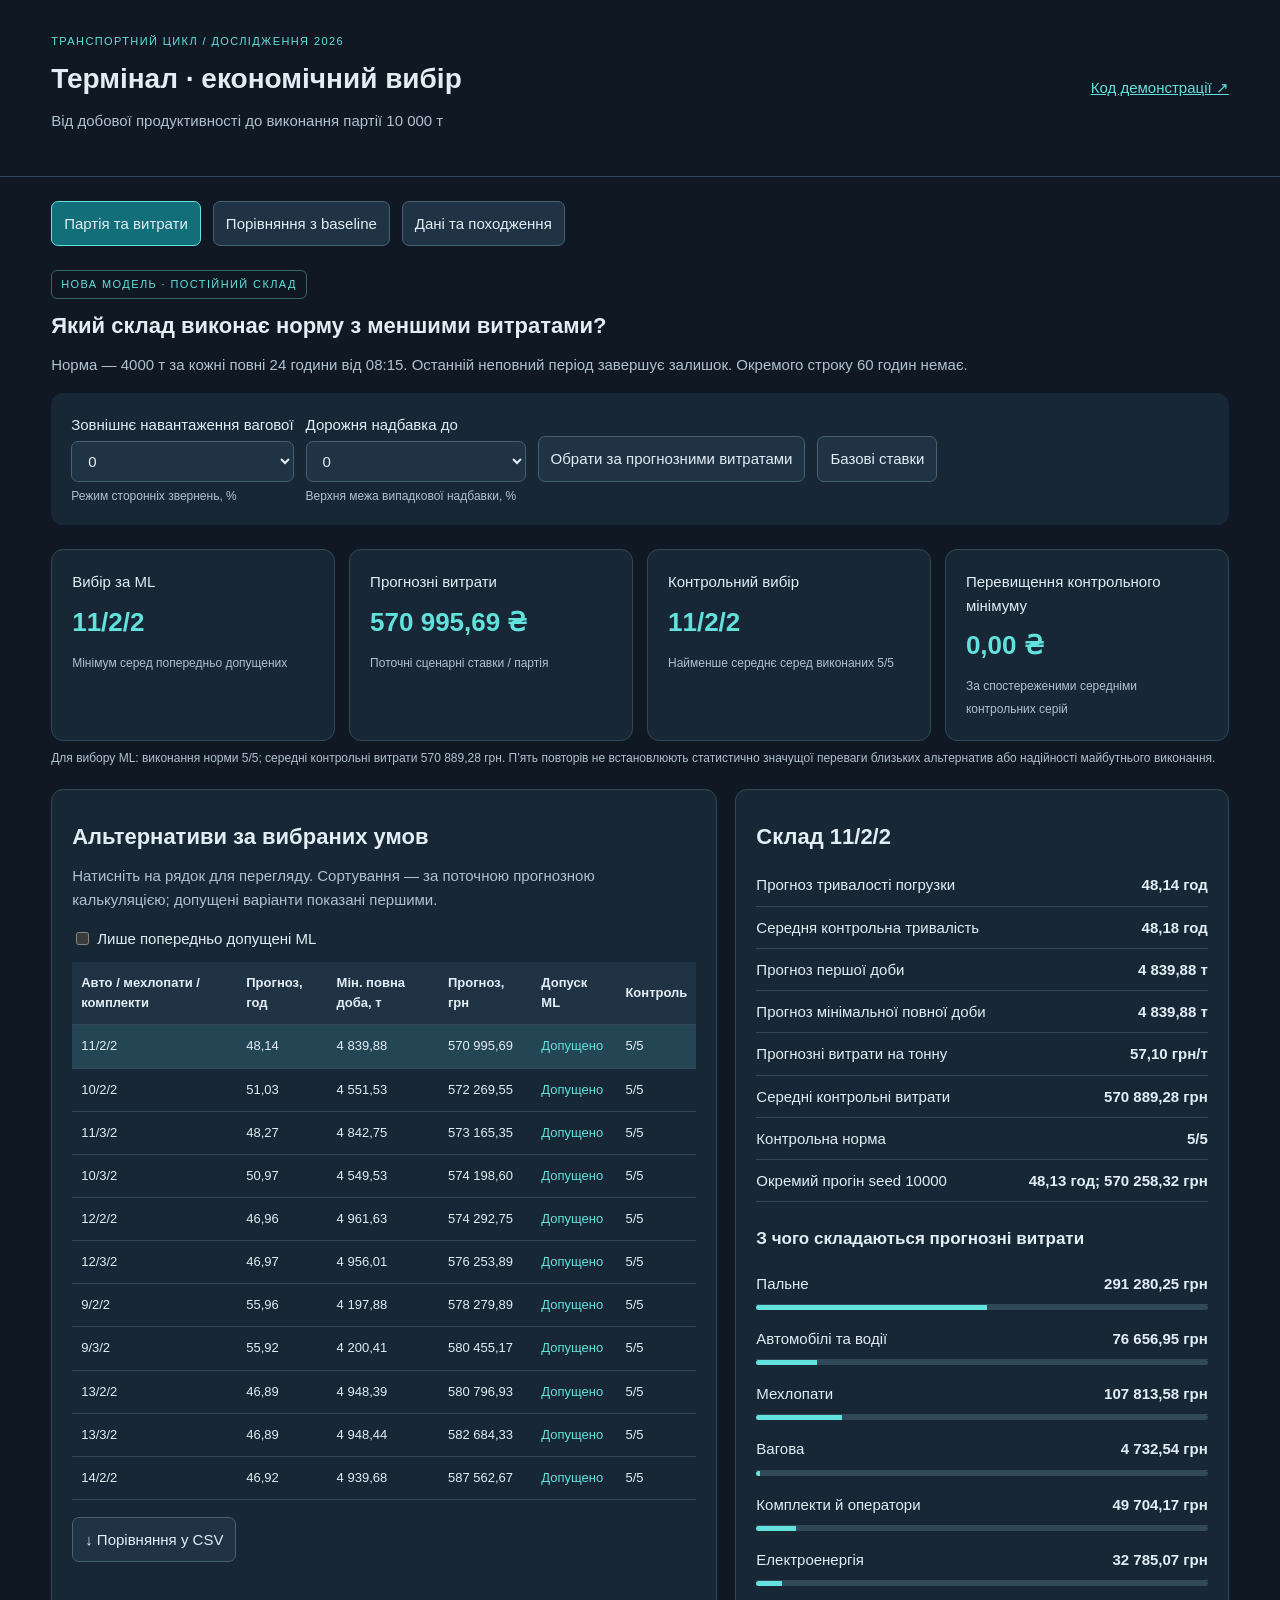
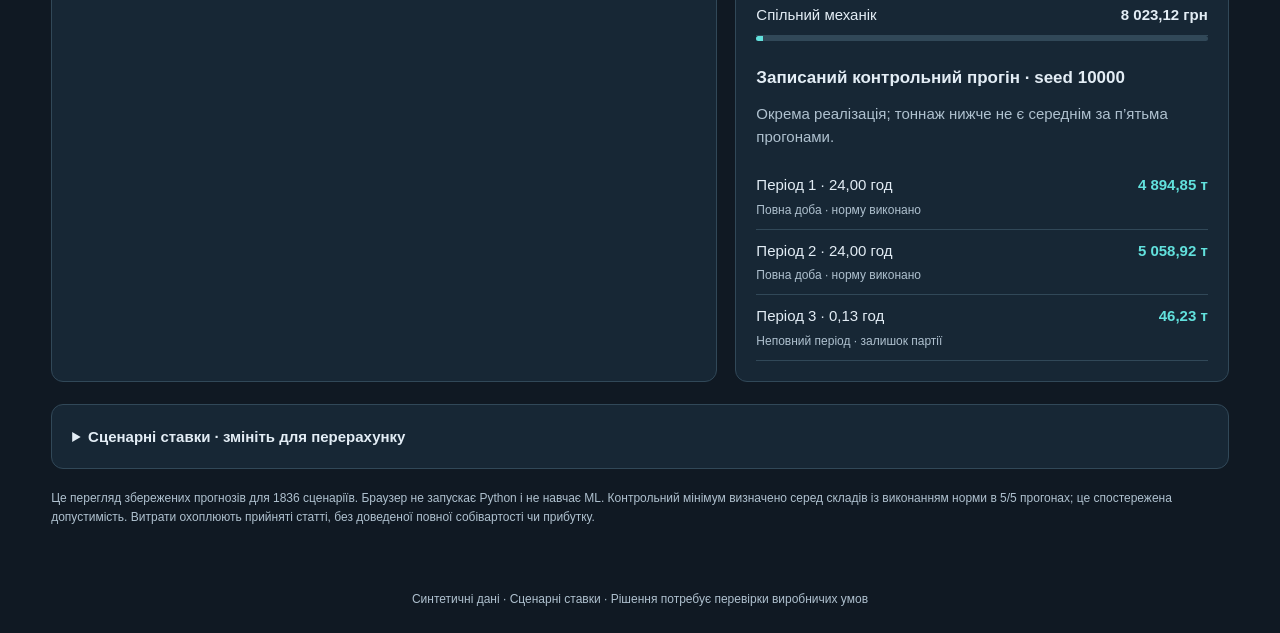
==== index.html @ 92ccc3ba "Publish terminal demonstration with baseline and contract economics" ====
<!doctype html>
<html lang="uk"><head><meta charset="utf-8"><meta name="viewport" content="width=device-width,initial-scale=1"><title>Термінал · економічний вибір</title><link rel="stylesheet" href="style.css"></head>
<body><header><div><span class="eyebrow">ТРАНСПОРТНИЙ ЦИКЛ / ДОСЛІДЖЕННЯ 2026</span><h1>Термінал · економічний вибір</h1><p>Від добової продуктивності до виконання партії 10 000 т</p></div><a href="https://github.com/serbakh/transport-terminal-demo">Код демонстрації ↗</a></header>
<main><nav aria-label="Режими демонстрації"><button data-tab="contract" class="active">Партія та витрати</button><button data-tab="baseline">Порівняння з baseline</button><button data-tab="sources">Дані та походження</button></nav>
<section id="contract"><div class="intro"><span class="pill">НОВА МОДЕЛЬ · ПОСТІЙНИЙ СКЛАД</span><h2>Який склад виконає норму з меншими витратами?</h2><p>Норма — 4000 т за кожні повні 24 години від 08:15. Останній неповний період завершує залишок. Окремого строку 60 годин немає.</p></div>
<div class="controls"><label>Зовнішнє навантаження вагової<select id="scale"><option>0</option><option>5</option><option>50</option></select><small>Режим сторонніх звернень, %</small></label><label>Дорожня надбавка до<select id="road"><option>0</option><option>5</option><option>15</option><option>30</option></select><small>Верхня межа випадкової надбавки, %</small></label><button id="recommend">Обрати за прогнозними витратами</button><button id="reset">Базові ставки</button></div>
<div class="cards" id="summary" aria-live="polite"></div><p id="decision-note" class="note"></p>
<div class="grid"><article><h2>Альтернативи за вибраних умов</h2><p>Натисніть на рядок для перегляду. Сортування — за поточною прогнозною калькуляцією; допущені варіанти показані першими.</p><label class="check"><input type="checkbox" id="only"> Лише попередньо допущені ML</label><div class="scroll"><table><thead><tr><th>Авто / мехлопати / комплекти</th><th>Прогноз, год</th><th>Мін. повна доба, т</th><th>Прогноз, грн</th><th>Допуск ML</th><th>Контроль</th></tr></thead><tbody id="alternatives"></tbody></table></div><button id="export">↓ Порівняння у CSV</button></article>
<article><h2 id="selected-title">Вибраний склад</h2><div id="selected" aria-live="polite"></div><h3>З чого складаються прогнозні витрати</h3><div id="breakdown"></div><h3>Записаний контрольний прогін · seed 10000</h3><p>Окрема реалізація; тоннаж нижче не є середнім за п’ятьма прогонами.</p><div id="days"></div></article></div>
<details><summary>Сценарні ставки · змініть для перерахунку</summary><p>Зміна ставок оновлює всі кошториси та економічний вибір. Фізичні прогнози й допуск за нормою залишаються результатами збереженої моделі.</p><div class="rates" id="rates"></div></details><p class="note">Це перегляд збережених прогнозів для 1836 сценаріїв. Браузер не запускає Python і не навчає ML. Контрольний мінімум визначено серед складів із виконанням норми в 5/5 прогонах; це спостережена допустимість. Витрати охоплюють прийняті статті, без доведеної повної собівартості чи прибутку.</p></section>
<section id="baseline" hidden><span class="pill">ВИХІДНА ДОБОВА МОДЕЛЬ / НОВИЙ ПОВНИЙ ЦИКЛ</span><h2>Спадкоємність технологічних принципів</h2><p>Середні добові обсяги вихідного коду статті зіставлено з першою добою нової моделі: 12 пар умов × 3 склади × 5 повторів = 180 пар результатів. Однакові seed не означають тотожних подій; це описове зіставлення, а не тест еквівалентності.</p><div class="scroll"><table><thead><tr><th>Вагова, %</th><th>Дорога до, %</th><th>Склад</th><th>Baseline, т</th><th>Нова модель, т</th><th>Різниця, %</th></tr></thead><tbody id="baseline-rows"></tbody></table></div><h3>Попередня візуальна демонстрація</h3><p>Збережені добові журнали показують рух і черги. Їхні суточні економічні панелі належать попередній версії та не є кошторисом нової партії.</p><div class="links"><a href="baseline-replay.html">Ресурси, черги та добові прогнози ↗</a><a href="baseline-3d.html">Тривимірне відтворення доби ↗</a></div></section>
<section id="sources" hidden><h2>Походження та межі даних</h2><p>Вихідний код статті зафіксовано в baseline; нові прогнози та контрольні підсумки походять із завершеного експерименту 07.11.2026. Реальні виробничі спостереження не використовувалися. Зміна складу під час погрузки тут не прогнозується.</p><div id="metrics"></div><h3>Зафіксовані версії</h3><p>Baseline: <code>b8e2dfdadc81ca2e122bc8881a8db9d3a8e773e1</code><br>Новий експеримент: <code>4dfa5d63f737bf0a3d610465a71bd9422c7634b3</code></p><p><a href="provenance.json">Контрольні суми джерел JSON ↗</a></p><p>Початкові ставки: дизель — 100 грн/л, 8 л/рейс; зарплата й часові статті — за опитувальним листом. Оренда мехлопати включає паливо й оператора. Час водія та автомобіля охоплює фінальне повернення; спільний механік врахований один раз.</p></section>
</main><footer>Синтетичні дані · Сценарні ставки · Рішення потребує перевірки виробничих умов</footer><script src="data.js"></script><script src="app.js"></script></body></html>
---- style.css ----
:root{color-scheme:dark;--bg:#101923;--panel:#172735;--line:#314858;--text:#e3edf5;--muted:#afc1cf;--accent:#62e1dd;--gold:#edbd70}*{box-sizing:border-box}body{margin:0;background:var(--bg);color:var(--text);font:15px 'Segoe UI',sans-serif;line-height:1.55}header{display:flex;justify-content:space-between;align-items:center;gap:24px;padding:28px 4vw;border-bottom:1px solid var(--line)}h1{font-size:28px;margin:6px 0}h2{font-size:22px;margin:10px 0}h3{font-size:17px;margin:24px 0 10px}p{color:var(--muted);margin:8px 0 16px}a{color:var(--accent)}main{max-width:1500px;margin:auto;padding:24px 4vw}nav,.controls,.links{display:flex;gap:12px;flex-wrap:wrap;margin-bottom:24px}.eyebrow,.pill{font-size:11px;letter-spacing:1.4px;color:var(--accent)}.pill{display:inline-block;border:1px solid #356569;padding:5px 9px;border-radius:6px}button,select,input{font:inherit;color:var(--text);background:#203344;border:1px solid #466074;border-radius:7px;padding:10px 12px}button{cursor:pointer}button:hover,button.active{background:#126e78;border-color:var(--accent)}button:focus-visible,a:focus-visible,input:focus-visible,select:focus-visible{outline:3px solid var(--gold);outline-offset:3px}label{display:flex;flex-direction:column;gap:5px}small,.note{color:var(--muted);font-size:12px}.controls{align-items:center;padding:20px;background:var(--panel);border-radius:12px}.controls label{min-width:220px}.cards{display:grid;grid-template-columns:repeat(4,1fr);gap:14px}.card,article,details{padding:20px;border:1px solid var(--line);border-radius:12px;background:var(--panel)}.card strong{display:block;color:var(--accent);font-size:26px;margin:8px 0}.card span{color:var(--muted);font-size:12px}.grid{display:grid;grid-template-columns:1.35fr 1fr;gap:18px;margin:22px 0}.scroll{overflow:auto;max-height:540px}table{width:100%;border-collapse:collapse;font-size:13px}th{position:sticky;top:0;background:#203344;text-align:left}th,td{padding:11px 9px;border-bottom:1px solid var(--line)}tbody tr[data-id]{cursor:pointer}tbody tr[data-id]:hover,tbody tr.selected{background:#244554}td:not(:first-child){font-variant-numeric:tabular-nums}.check{flex-direction:row;margin:12px 0}.row{display:flex;justify-content:space-between;gap:14px;padding:9px 0;border-bottom:1px solid var(--line)}.row b{white-space:nowrap}.ok{color:var(--accent)}.warn{color:var(--gold)}.bar{height:5px;background:#314858;border-radius:6px;overflow:hidden;margin-bottom:8px}.bar i{display:block;height:100%;background:var(--accent)}details{margin:20px 0}summary{cursor:pointer;font-weight:600}.rates{display:grid;grid-template-columns:repeat(3,1fr);gap:16px}.rates input{width:100%}.links a{padding:14px;background:var(--panel);border:1px solid var(--line);border-radius:8px}code{overflow-wrap:anywhere}footer{padding:24px;text-align:center;color:var(--muted);font-size:12px}#export{margin-top:15px}[hidden]{display:none!important}@media(max-width:1050px){.grid{grid-template-columns:1fr}.cards{grid-template-columns:repeat(2,1fr)}}@media(max-width:650px){header{display:block}.cards,.rates{grid-template-columns:1fr}h1{font-size:24px}main{padding:18px}nav button{flex:1}.controls label{width:100%}}
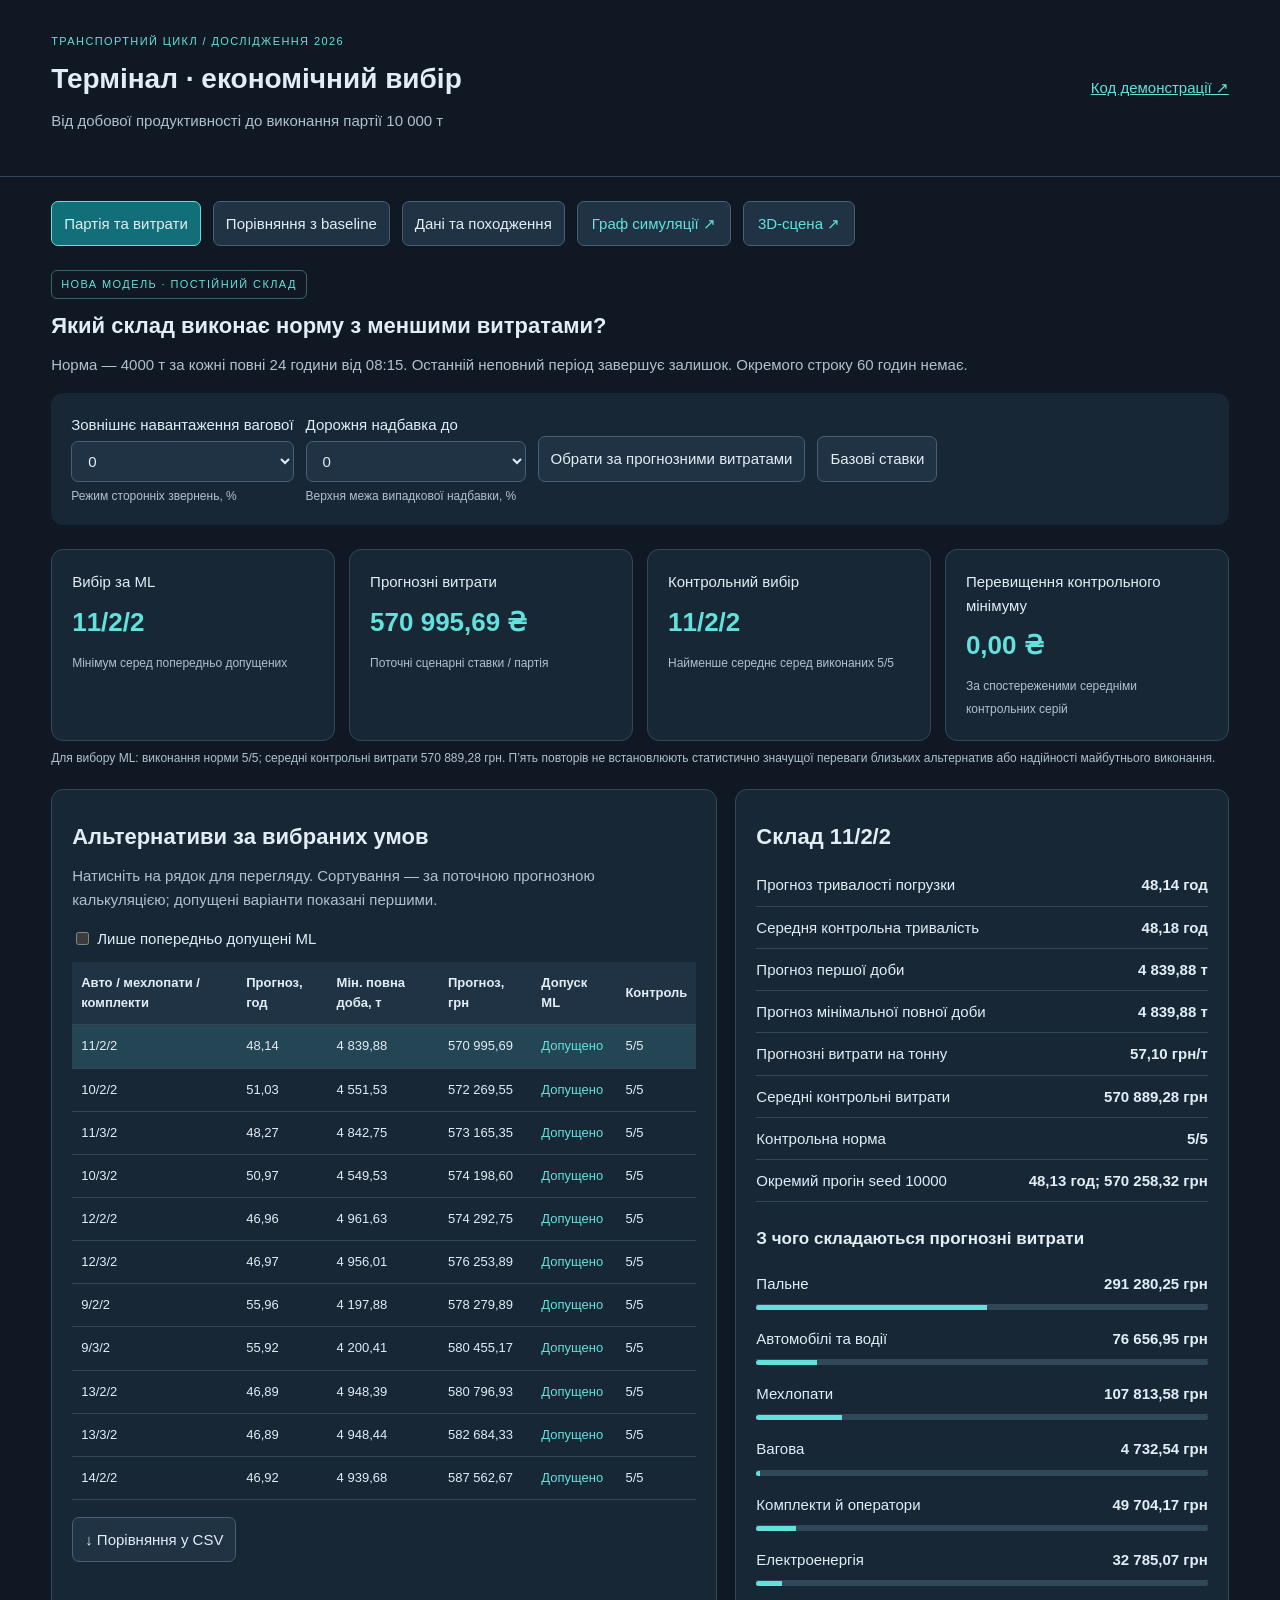
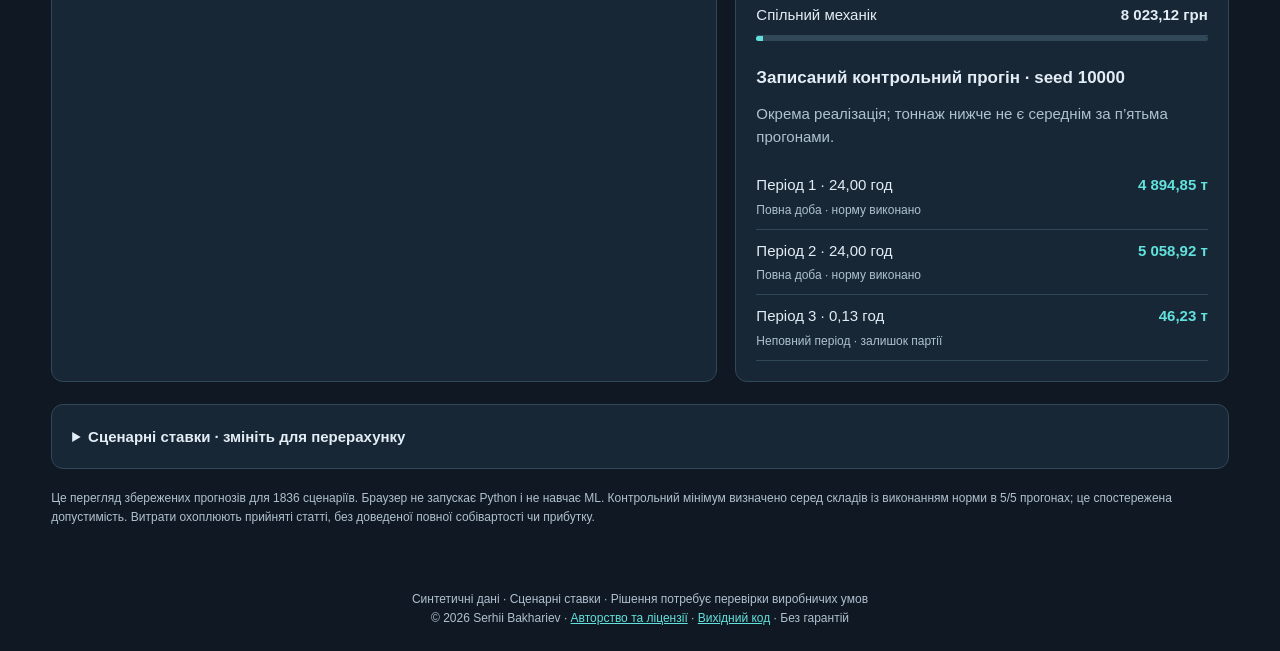
==== commit 9faf0da7: "Add simulation graph and copyleft licensing with preserved MIT notices" ====
--- a/index.html
+++ b/index.html
@@ -1,13 +1,14 @@
 <!doctype html>
+<!-- SPDX-FileCopyrightText: 2026 Serhii Bakhariev; SPDX-License-Identifier: AGPL-3.0-or-later -->
 <html lang="uk"><head><meta charset="utf-8"><meta name="viewport" content="width=device-width,initial-scale=1"><title>Термінал · економічний вибір</title><link rel="stylesheet" href="style.css"></head>
 <body><header><div><span class="eyebrow">ТРАНСПОРТНИЙ ЦИКЛ / ДОСЛІДЖЕННЯ 2026</span><h1>Термінал · економічний вибір</h1><p>Від добової продуктивності до виконання партії 10 000 т</p></div><a href="https://github.com/serbakh/transport-terminal-demo">Код демонстрації ↗</a></header>
-<main><nav aria-label="Режими демонстрації"><button data-tab="contract" class="active">Партія та витрати</button><button data-tab="baseline">Порівняння з baseline</button><button data-tab="sources">Дані та походження</button></nav>
+<main><nav aria-label="Режими демонстрації"><button data-tab="contract" class="active">Партія та витрати</button><button data-tab="baseline">Порівняння з baseline</button><button data-tab="sources">Дані та походження</button><a class="nav-link" href="simulation-graph.html">Граф симуляції ↗</a><a class="nav-link" href="baseline-3d.html">3D-сцена ↗</a></nav>
 <section id="contract"><div class="intro"><span class="pill">НОВА МОДЕЛЬ · ПОСТІЙНИЙ СКЛАД</span><h2>Який склад виконає норму з меншими витратами?</h2><p>Норма — 4000 т за кожні повні 24 години від 08:15. Останній неповний період завершує залишок. Окремого строку 60 годин немає.</p></div>
 <div class="controls"><label>Зовнішнє навантаження вагової<select id="scale"><option>0</option><option>5</option><option>50</option></select><small>Режим сторонніх звернень, %</small></label><label>Дорожня надбавка до<select id="road"><option>0</option><option>5</option><option>15</option><option>30</option></select><small>Верхня межа випадкової надбавки, %</small></label><button id="recommend">Обрати за прогнозними витратами</button><button id="reset">Базові ставки</button></div>
 <div class="cards" id="summary" aria-live="polite"></div><p id="decision-note" class="note"></p>
 <div class="grid"><article><h2>Альтернативи за вибраних умов</h2><p>Натисніть на рядок для перегляду. Сортування — за поточною прогнозною калькуляцією; допущені варіанти показані першими.</p><label class="check"><input type="checkbox" id="only"> Лише попередньо допущені ML</label><div class="scroll"><table><thead><tr><th>Авто / мехлопати / комплекти</th><th>Прогноз, год</th><th>Мін. повна доба, т</th><th>Прогноз, грн</th><th>Допуск ML</th><th>Контроль</th></tr></thead><tbody id="alternatives"></tbody></table></div><button id="export">↓ Порівняння у CSV</button></article>
 <article><h2 id="selected-title">Вибраний склад</h2><div id="selected" aria-live="polite"></div><h3>З чого складаються прогнозні витрати</h3><div id="breakdown"></div><h3>Записаний контрольний прогін · seed 10000</h3><p>Окрема реалізація; тоннаж нижче не є середнім за п’ятьма прогонами.</p><div id="days"></div></article></div>
 <details><summary>Сценарні ставки · змініть для перерахунку</summary><p>Зміна ставок оновлює всі кошториси та економічний вибір. Фізичні прогнози й допуск за нормою залишаються результатами збереженої моделі.</p><div class="rates" id="rates"></div></details><p class="note">Це перегляд збережених прогнозів для 1836 сценаріїв. Браузер не запускає Python і не навчає ML. Контрольний мінімум визначено серед складів із виконанням норми в 5/5 прогонах; це спостережена допустимість. Витрати охоплюють прийняті статті, без доведеної повної собівартості чи прибутку.</p></section>
-<section id="baseline" hidden><span class="pill">ВИХІДНА ДОБОВА МОДЕЛЬ / НОВИЙ ПОВНИЙ ЦИКЛ</span><h2>Спадкоємність технологічних принципів</h2><p>Середні добові обсяги вихідного коду статті зіставлено з першою добою нової моделі: 12 пар умов × 3 склади × 5 повторів = 180 пар результатів. Однакові seed не означають тотожних подій; це описове зіставлення, а не тест еквівалентності.</p><div class="scroll"><table><thead><tr><th>Вагова, %</th><th>Дорога до, %</th><th>Склад</th><th>Baseline, т</th><th>Нова модель, т</th><th>Різниця, %</th></tr></thead><tbody id="baseline-rows"></tbody></table></div><h3>Попередня візуальна демонстрація</h3><p>Збережені добові журнали показують рух і черги. Їхні суточні економічні панелі належать попередній версії та не є кошторисом нової партії.</p><div class="links"><a href="baseline-replay.html">Ресурси, черги та добові прогнози ↗</a><a href="baseline-3d.html">Тривимірне відтворення доби ↗</a></div></section>
+<section id="baseline" hidden><span class="pill">ВИХІДНА ДОБОВА МОДЕЛЬ / НОВИЙ ПОВНИЙ ЦИКЛ</span><h2>Спадкоємність технологічних принципів</h2><p>Середні добові обсяги вихідного коду статті зіставлено з першою добою нової моделі: 12 пар умов × 3 склади × 5 повторів = 180 пар результатів. Однакові seed не означають тотожних подій; це описове зіставлення, а не тест еквівалентності.</p><div class="scroll"><table><thead><tr><th>Вагова, %</th><th>Дорога до, %</th><th>Склад</th><th>Baseline, т</th><th>Нова модель, т</th><th>Різниця, %</th></tr></thead><tbody id="baseline-rows"></tbody></table></div><h3>Попередня візуальна демонстрація</h3><p>Збережені добові журнали показують рух і черги. Їхні добові економічні панелі належать попередній версії та не є кошторисом нової партії.</p><div class="links"><a href="simulation-graph.html">Граф погрузки: рух автомобілів і черги ↗</a><a href="baseline-replay.html">Ресурси, черги та добові прогнози ↗</a><a href="baseline-3d.html">Тривимірне відтворення доби ↗</a></div></section>
 <section id="sources" hidden><h2>Походження та межі даних</h2><p>Вихідний код статті зафіксовано в baseline; нові прогнози та контрольні підсумки походять із завершеного експерименту 07.11.2026. Реальні виробничі спостереження не використовувалися. Зміна складу під час погрузки тут не прогнозується.</p><div id="metrics"></div><h3>Зафіксовані версії</h3><p>Baseline: <code>b8e2dfdadc81ca2e122bc8881a8db9d3a8e773e1</code><br>Новий експеримент: <code>4dfa5d63f737bf0a3d610465a71bd9422c7634b3</code></p><p><a href="provenance.json">Контрольні суми джерел JSON ↗</a></p><p>Початкові ставки: дизель — 100 грн/л, 8 л/рейс; зарплата й часові статті — за опитувальним листом. Оренда мехлопати включає паливо й оператора. Час водія та автомобіля охоплює фінальне повернення; спільний механік врахований один раз.</p></section>
-</main><footer>Синтетичні дані · Сценарні ставки · Рішення потребує перевірки виробничих умов</footer><script src="data.js"></script><script src="app.js"></script></body></html>
+</main><footer>Синтетичні дані · Сценарні ставки · Рішення потребує перевірки виробничих умов<br>© 2026 Serhii Bakhariev · <a href="rights.html">Авторство та ліцензії</a> · <a href="https://github.com/serbakh/transport-terminal-demo">Вихідний код</a> · Без гарантій</footer><script src="data.js"></script><script src="app.js"></script></body></html>
--- a/style.css
+++ b/style.css
@@ -1 +1,5 @@
+/* SPDX-FileCopyrightText: 2026 Serhii Bakhariev
+ * SPDX-License-Identifier: AGPL-3.0-or-later */
 :root{color-scheme:dark;--bg:#101923;--panel:#172735;--line:#314858;--text:#e3edf5;--muted:#afc1cf;--accent:#62e1dd;--gold:#edbd70}*{box-sizing:border-box}body{margin:0;background:var(--bg);color:var(--text);font:15px 'Segoe UI',sans-serif;line-height:1.55}header{display:flex;justify-content:space-between;align-items:center;gap:24px;padding:28px 4vw;border-bottom:1px solid var(--line)}h1{font-size:28px;margin:6px 0}h2{font-size:22px;margin:10px 0}h3{font-size:17px;margin:24px 0 10px}p{color:var(--muted);margin:8px 0 16px}a{color:var(--accent)}main{max-width:1500px;margin:auto;padding:24px 4vw}nav,.controls,.links{display:flex;gap:12px;flex-wrap:wrap;margin-bottom:24px}.eyebrow,.pill{font-size:11px;letter-spacing:1.4px;color:var(--accent)}.pill{display:inline-block;border:1px solid #356569;padding:5px 9px;border-radius:6px}button,select,input{font:inherit;color:var(--text);background:#203344;border:1px solid #466074;border-radius:7px;padding:10px 12px}button{cursor:pointer}button:hover,button.active{background:#126e78;border-color:var(--accent)}button:focus-visible,a:focus-visible,input:focus-visible,select:focus-visible{outline:3px solid var(--gold);outline-offset:3px}label{display:flex;flex-direction:column;gap:5px}small,.note{color:var(--muted);font-size:12px}.controls{align-items:center;padding:20px;background:var(--panel);border-radius:12px}.controls label{min-width:220px}.cards{display:grid;grid-template-columns:repeat(4,1fr);gap:14px}.card,article,details{padding:20px;border:1px solid var(--line);border-radius:12px;background:var(--panel)}.card strong{display:block;color:var(--accent);font-size:26px;margin:8px 0}.card span{color:var(--muted);font-size:12px}.grid{display:grid;grid-template-columns:1.35fr 1fr;gap:18px;margin:22px 0}.scroll{overflow:auto;max-height:540px}table{width:100%;border-collapse:collapse;font-size:13px}th{position:sticky;top:0;background:#203344;text-align:left}th,td{padding:11px 9px;border-bottom:1px solid var(--line)}tbody tr[data-id]{cursor:pointer}tbody tr[data-id]:hover,tbody tr.selected{background:#244554}td:not(:first-child){font-variant-numeric:tabular-nums}.check{flex-direction:row;margin:12px 0}.row{display:flex;justify-content:space-between;gap:14px;padding:9px 0;border-bottom:1px solid var(--line)}.row b{white-space:nowrap}.ok{color:var(--accent)}.warn{color:var(--gold)}.bar{height:5px;background:#314858;border-radius:6px;overflow:hidden;margin-bottom:8px}.bar i{display:block;height:100%;background:var(--accent)}details{margin:20px 0}summary{cursor:pointer;font-weight:600}.rates{display:grid;grid-template-columns:repeat(3,1fr);gap:16px}.rates input{width:100%}.links a{padding:14px;background:var(--panel);border:1px solid var(--line);border-radius:8px}code{overflow-wrap:anywhere}footer{padding:24px;text-align:center;color:var(--muted);font-size:12px}#export{margin-top:15px}[hidden]{display:none!important}@media(max-width:1050px){.grid{grid-template-columns:1fr}.cards{grid-template-columns:repeat(2,1fr)}}@media(max-width:650px){header{display:block}.cards,.rates{grid-template-columns:1fr}h1{font-size:24px}main{padding:18px}nav button{flex:1}.controls label{width:100%}}
+
+nav .nav-link{display:inline-block;padding:10px 14px;border:1px solid #466074;border-radius:7px;text-decoration:none;background:#203344}nav .nav-link:hover{background:#126e78;border-color:var(--accent)}#sources article+article{margin-top:18px}
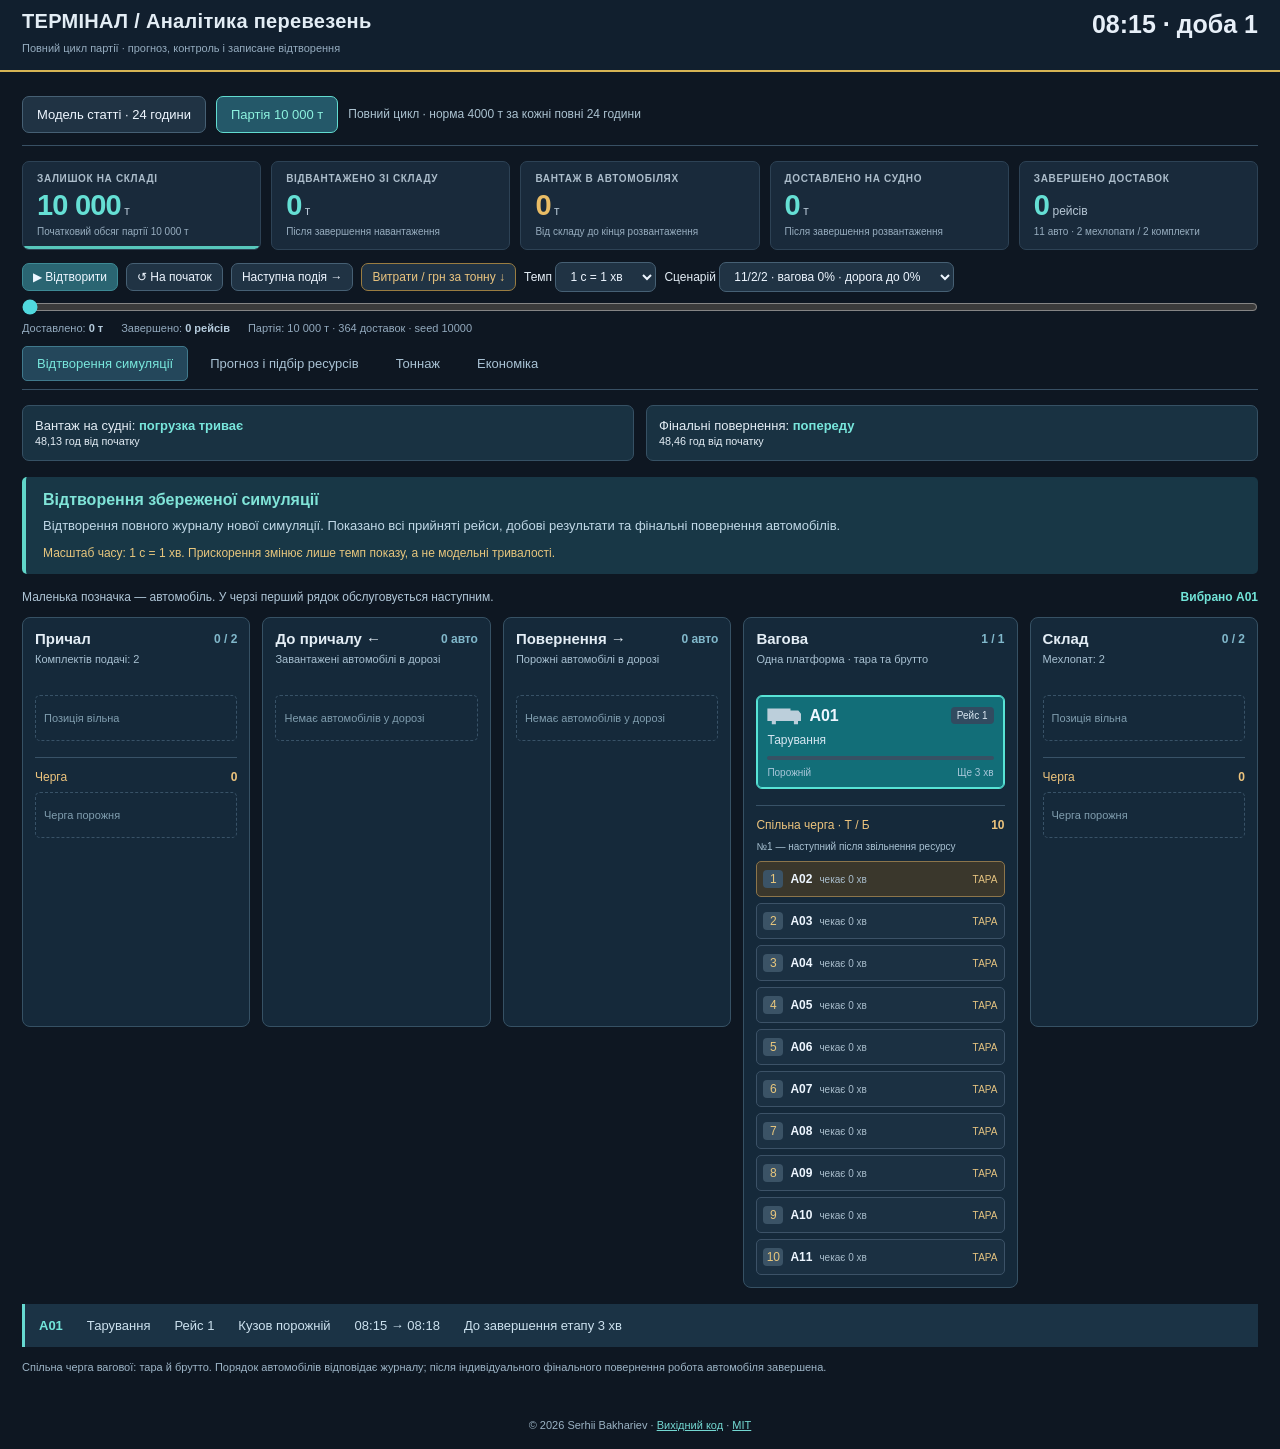
==== commit 26f2ef62: "Restore resource dashboard and integrate full-cycle replay and economics" ====
--- a/index.html
+++ b/index.html
@@ -1,14 +1,342 @@
-<!doctype html>
-<!-- SPDX-FileCopyrightText: 2026 Serhii Bakhariev; SPDX-License-Identifier: AGPL-3.0-or-later -->
-<html lang="uk"><head><meta charset="utf-8"><meta name="viewport" content="width=device-width,initial-scale=1"><title>Термінал · економічний вибір</title><link rel="stylesheet" href="style.css"></head>
-<body><header><div><span class="eyebrow">ТРАНСПОРТНИЙ ЦИКЛ / ДОСЛІДЖЕННЯ 2026</span><h1>Термінал · економічний вибір</h1><p>Від добової продуктивності до виконання партії 10 000 т</p></div><a href="https://github.com/serbakh/transport-terminal-demo">Код демонстрації ↗</a></header>
-<main><nav aria-label="Режими демонстрації"><button data-tab="contract" class="active">Партія та витрати</button><button data-tab="baseline">Порівняння з baseline</button><button data-tab="sources">Дані та походження</button><a class="nav-link" href="simulation-graph.html">Граф симуляції ↗</a><a class="nav-link" href="baseline-3d.html">3D-сцена ↗</a></nav>
-<section id="contract"><div class="intro"><span class="pill">НОВА МОДЕЛЬ · ПОСТІЙНИЙ СКЛАД</span><h2>Який склад виконає норму з меншими витратами?</h2><p>Норма — 4000 т за кожні повні 24 години від 08:15. Останній неповний період завершує залишок. Окремого строку 60 годин немає.</p></div>
-<div class="controls"><label>Зовнішнє навантаження вагової<select id="scale"><option>0</option><option>5</option><option>50</option></select><small>Режим сторонніх звернень, %</small></label><label>Дорожня надбавка до<select id="road"><option>0</option><option>5</option><option>15</option><option>30</option></select><small>Верхня межа випадкової надбавки, %</small></label><button id="recommend">Обрати за прогнозними витратами</button><button id="reset">Базові ставки</button></div>
-<div class="cards" id="summary" aria-live="polite"></div><p id="decision-note" class="note"></p>
-<div class="grid"><article><h2>Альтернативи за вибраних умов</h2><p>Натисніть на рядок для перегляду. Сортування — за поточною прогнозною калькуляцією; допущені варіанти показані першими.</p><label class="check"><input type="checkbox" id="only"> Лише попередньо допущені ML</label><div class="scroll"><table><thead><tr><th>Авто / мехлопати / комплекти</th><th>Прогноз, год</th><th>Мін. повна доба, т</th><th>Прогноз, грн</th><th>Допуск ML</th><th>Контроль</th></tr></thead><tbody id="alternatives"></tbody></table></div><button id="export">↓ Порівняння у CSV</button></article>
-<article><h2 id="selected-title">Вибраний склад</h2><div id="selected" aria-live="polite"></div><h3>З чого складаються прогнозні витрати</h3><div id="breakdown"></div><h3>Записаний контрольний прогін · seed 10000</h3><p>Окрема реалізація; тоннаж нижче не є середнім за п’ятьма прогонами.</p><div id="days"></div></article></div>
-<details><summary>Сценарні ставки · змініть для перерахунку</summary><p>Зміна ставок оновлює всі кошториси та економічний вибір. Фізичні прогнози й допуск за нормою залишаються результатами збереженої моделі.</p><div class="rates" id="rates"></div></details><p class="note">Це перегляд збережених прогнозів для 1836 сценаріїв. Браузер не запускає Python і не навчає ML. Контрольний мінімум визначено серед складів із виконанням норми в 5/5 прогонах; це спостережена допустимість. Витрати охоплюють прийняті статті, без доведеної повної собівартості чи прибутку.</p></section>
-<section id="baseline" hidden><span class="pill">ВИХІДНА ДОБОВА МОДЕЛЬ / НОВИЙ ПОВНИЙ ЦИКЛ</span><h2>Спадкоємність технологічних принципів</h2><p>Середні добові обсяги вихідного коду статті зіставлено з першою добою нової моделі: 12 пар умов × 3 склади × 5 повторів = 180 пар результатів. Однакові seed не означають тотожних подій; це описове зіставлення, а не тест еквівалентності.</p><div class="scroll"><table><thead><tr><th>Вагова, %</th><th>Дорога до, %</th><th>Склад</th><th>Baseline, т</th><th>Нова модель, т</th><th>Різниця, %</th></tr></thead><tbody id="baseline-rows"></tbody></table></div><h3>Попередня візуальна демонстрація</h3><p>Збережені добові журнали показують рух і черги. Їхні добові економічні панелі належать попередній версії та не є кошторисом нової партії.</p><div class="links"><a href="simulation-graph.html">Граф погрузки: рух автомобілів і черги ↗</a><a href="baseline-replay.html">Ресурси, черги та добові прогнози ↗</a><a href="baseline-3d.html">Тривимірне відтворення доби ↗</a></div></section>
-<section id="sources" hidden><h2>Походження та межі даних</h2><p>Вихідний код статті зафіксовано в baseline; нові прогнози та контрольні підсумки походять із завершеного експерименту 07.11.2026. Реальні виробничі спостереження не використовувалися. Зміна складу під час погрузки тут не прогнозується.</p><div id="metrics"></div><h3>Зафіксовані версії</h3><p>Baseline: <code>b8e2dfdadc81ca2e122bc8881a8db9d3a8e773e1</code><br>Новий експеримент: <code>4dfa5d63f737bf0a3d610465a71bd9422c7634b3</code></p><p><a href="provenance.json">Контрольні суми джерел JSON ↗</a></p><p>Початкові ставки: дизель — 100 грн/л, 8 л/рейс; зарплата й часові статті — за опитувальним листом. Оренда мехлопати включає паливо й оператора. Час водія та автомобіля охоплює фінальне повернення; спільний механік врахований один раз.</p></section>
-</main><footer>Синтетичні дані · Сценарні ставки · Рішення потребує перевірки виробничих умов<br>© 2026 Serhii Bakhariev · <a href="rights.html">Авторство та ліцензії</a> · <a href="https://github.com/serbakh/transport-terminal-demo">Вихідний код</a> · Без гарантій</footer><script src="data.js"></script><script src="app.js"></script></body></html>
+<!doctype html><html lang="uk"><meta charset="utf-8"><meta name="viewport" content="width=device-width,initial-scale=1"><title>Термінал · ресурси, прогнози та повний цикл</title>
+<style>*{box-sizing:border-box}body{margin:0;background:#101923;color:#e3edf5;font:15px 'Segoe UI',sans-serif}header{padding:23px 30px;border-bottom:1px solid #314050;display:flex;justify-content:space-between;gap:20px}h1{font-size:23px;margin:0 0 7px}p{color:#aabccc;line-height:1.5;margin:5px 0}main{padding:20px 30px;max-width:1550px;margin:auto}.controls{display:flex;align-items:center;gap:12px;flex-wrap:wrap;margin-bottom:18px}button,select{padding:10px 14px;border:1px solid #466074;background:#203344;color:#eef6ff;border-radius:7px;font:inherit;cursor:pointer}button:hover{background:#2e4b61}button.active{background:#126e78;border-color:#50d9df}input{accent-color:#50d9df}#seek{width:100%}#clock{font-size:30px;font-weight:700;color:#5be1df}.graph{background:#142330;border:1px solid #314858;border-radius:12px;overflow:auto}svg{display:block;width:100%;min-width:800px}svg text{font-family:'Segoe UI',sans-serif;fill:#e4eff7}.edge{stroke:#67bfc8;stroke-width:2.5;fill:none;stroke-linecap:round;stroke-linejoin:round;marker-end:url(#arrow)}.node{fill:#20394a;stroke:#54768c;stroke-width:2}.node-title{font-size:18px;font-weight:700}.sub{fill:#b3c7d5;font-size:12px}.queue{fill:#c79a48;font-size:12px}.token{cursor:pointer}.token text{fill:#10212b;font-size:12px;font-weight:800}.details{display:grid;grid-template-columns:1fr 1fr;gap:18px;margin-top:18px}.panel{background:#172735;padding:18px;border:1px solid #314858;border-radius:10px}h2{font-size:17px;margin:0 0 13px}.fleet{display:flex;flex-wrap:wrap;gap:6px;margin:12px 0}.fleet button{font-size:12px;padding:7px 10px}.event{padding:7px 0;border-top:1px solid #304454;font-size:13px;color:#c4d7e3}.metrics{display:flex;gap:25px;flex-wrap:wrap;margin:14px 0}.metrics strong{color:#62e1dd}.note{font-size:12px;margin-top:15px}#state{font-size:21px;color:#6be2df;font-weight:600;margin:10px 0}#phase{height:7px;background:#314b5d;border-radius:7px;overflow:hidden;margin:12px 0}#phase i{display:block;height:100%;background:#5adee0}.legend{font-size:12px;display:flex;gap:18px;margin:12px 0;color:#bdced9}.dot{width:10px;height:10px;border-radius:50%;display:inline-block;margin-right:5px}.row{display:flex;justify-content:space-between;gap:10px;margin:9px 0}#break{color:#f3c36d;font-size:14px}.unknown{color:#a9bac7}a{color:#6de0e3}@media(max-width:760px){main{padding:15px}header{padding:18px;display:block}.details{grid-template-columns:1fr}h1{font-size:20px}}svg#graph{height:auto;width:100%;min-width:900px}header{padding:16px 24px}main{padding-top:14px}.controls{margin-bottom:10px}
+/* Схема вміщується у перший екран; деталі залишаються нижче. */
+.graph{overflow:hidden}svg#graph{width:100%;min-width:0;height:var(--graph-height,55vh)}
+.legend{flex-wrap:wrap;row-gap:6px;margin:8px 0}.details{margin-top:20px}
+header{padding:12px 24px}header p{font-size:13px;margin:3px 0}h1{font-size:21px}
+.controls{gap:9px}.controls button,.controls select{padding:7px 11px}.metrics{margin:8px 0;gap:18px;flex-wrap:wrap}
+@media(max-width:760px){header{display:flex;flex-wrap:wrap;gap:8px;padding:10px 15px}h1{font-size:18px}#clock{font-size:21px}.controls{gap:6px;font-size:12px}.legend{font-size:10px;gap:10px}main{padding-top:10px}}
+.view-controls{border-top:1px solid #314858;padding:9px 14px;display:flex;flex-wrap:wrap;align-items:center;gap:14px;font-size:12px}.view-controls label{display:flex;align-items:center;gap:8px}.view-controls input{width:110px}.view-controls output{min-width:38px;color:#74e0df}.view-controls button{padding:6px 10px;font-size:12px}.view-controls>span{color:#9eb5c5;font-size:11px}.resize-handle{cursor:nwse-resize;touch-action:none}.drag-handle{cursor:move;touch-action:none}.window-outline{pointer-events:none}
+#graph{user-select:none;-webkit-user-select:none;touch-action:none}#graph .node{cursor:grab}#graph text{user-select:none;pointer-events:none}#graph .token{pointer-events:auto}#graph .token text{pointer-events:none}#graph.is-dragging,#graph.is-dragging *{cursor:grabbing!important}.drag-handle{fill:#6adce1;fill-opacity:.035;pointer-events:all}.resize-handle{pointer-events:all}
+
+.node-title{font-size:20px}.sub{font-size:16px;fill:#d0e1ec}.queue{font-size:14px;fill:#efc875}.token text{font-size:12px;letter-spacing:.2px}.node{stroke:#63889d;stroke-width:1.7}.edge{stroke-width:3}.view-controls{font-size:13px}.view-controls>span{font-size:12px;color:#c0d3df}.legend{font-size:13px;color:#d0e0eb}
+:root{color-scheme:dark}body{background:#0e1722}header{padding:10px 22px;background:#111f2e;border-bottom:2px solid #d6b454}h1{font-size:20px;font-weight:600;letter-spacing:.3px}header p{font-size:11px;color:#95acbf}#clock{font-size:25px;color:#e7eff8}main{max-width:1800px;padding:12px 22px}.kpi-grid{display:grid;grid-template-columns:repeat(5,minmax(0,1fr));gap:10px;margin:0 0 12px}.kpi{position:relative;background:#192a3b;border:1px solid #2d4255;border-radius:7px;padding:11px 14px 12px;overflow:hidden}.kpi-label{display:block;font-size:10px;font-weight:650;letter-spacing:.65px;color:#acbdcb;margin-bottom:5px}.kpi strong{font-size:29px;font-weight:650;letter-spacing:-.8px;color:#65dfd4;font-variant-numeric:tabular-nums}.kpi div>span{font-size:12px;color:#b6c6d4}.kpi small{font-size:10px;color:#9cafff;display:block;margin-top:4px;color:#97adbf}.kpi.amber strong{color:#e9bc65}.kpi-track{height:3px;background:#304559;position:absolute;bottom:0;left:0;right:0}.kpi-track i{display:block;background:#57c7bc;height:100%;width:100%}.controls{gap:8px;margin:0 0 4px;font-size:12px}.controls button,.controls select{font-size:12px;padding:6px 10px}#play{background:#2a6572;border-color:#3d8a95}.metrics{font-size:11px;margin:4px 0 7px;color:#93aabe}.metrics strong{color:#b5cbdc}.graph{border-color:#30495d;border-radius:7px;background:#132330}.node{fill:#1b3447}#seek{margin:3px 0}.view-controls{padding:5px 10px;font-size:11px}.view-controls label{gap:5px}.view-controls>span{font-size:10px}.view-controls button{font-size:11px;padding:4px 8px}.view-controls input{width:85px}.legend{margin:5px 0;font-size:11px}.tonnage-panel{background:#152637;border:1px solid #30495d;border-radius:7px;padding:9px 13px 7px;margin-top:8px}.chart-heading{display:flex;gap:18px;align-items:center;flex-wrap:wrap}.chart-heading h2{font-size:14px;margin:0;color:#e4eff7}.chart-key{display:flex;gap:18px;flex-wrap:wrap;font-size:11px;color:#b8cad7}.chart-key span{display:flex;align-items:center;gap:6px}.swatch{display:inline-block;width:20px;height:3px}.swatch.shipped{background:#e9bc65}.swatch.received{background:#52d7cf}.chart-now{margin-left:auto;font-size:12px;font-weight:600;color:#e9bc65}svg#tonnage-chart{display:block;min-width:0;width:100%;height:126px;cursor:crosshair;touch-action:pan-y}#tonnage-chart text{fill:#a5bbcd;font-family:'Segoe UI',sans-serif;font-size:12px}.chart-foot{display:flex;justify-content:space-between;gap:12px;flex-wrap:wrap;font-size:10px;color:#8fa7ba}.details{margin-top:18px}.note{font-size:11px}#chart-balance{color:#b9cddd}@media(max-width:950px){.kpi-grid{grid-template-columns:repeat(5,minmax(0,1fr))}.kpi strong{font-size:24px}.chart-key{gap:10px}}@media(max-width:600px){main{padding:10px}.kpi-grid{grid-template-columns:repeat(2,minmax(0,1fr))}.kpi{padding:10px}.kpi-label{font-size:9px}.chart-heading{gap:8px}.chart-key{font-size:10px}.chart-foot{font-size:9px}}
+
+@media(max-width:740px){.kpi-grid{grid-template-columns:repeat(3,minmax(0,1fr))}}
+@media(max-width:600px){.kpi-grid{grid-template-columns:repeat(2,minmax(0,1fr))}}
+.economics-panel{background:#152637;border:1px solid #30495d;border-radius:7px;margin-top:12px;padding:15px;scroll-margin-top:12px}.economic-tag{font-size:10px;color:#e9bc65;border:1px solid #79643c;border-radius:4px;padding:4px 7px}.economic-cards{display:grid;grid-template-columns:repeat(3,minmax(0,1fr));gap:12px;margin:15px 0 20px}.economic-cards article{background:#1c3143;border-radius:6px;padding:15px}.economic-cards article>span{font-size:10px;letter-spacing:.5px;color:#aac0cf;display:block}.economic-cards article>div{font-size:12px;color:#b7cbd9;margin:8px 0}.economic-cards strong{font-size:30px;letter-spacing:-.5px;font-variant-numeric:tabular-nums;color:#e9bc65}.economic-cards small{font-size:10px;color:#9fb8ca;line-height:1.5;display:block}.economic-content{display:grid;grid-template-columns:1.2fr 1fr;gap:25px}.economics-panel h3{font-size:13px;font-weight:600;margin:0 0 15px}.cost-row{display:grid;grid-template-columns:140px minmax(30px,1fr) 130px;align-items:center;gap:12px;margin:13px 0;font-size:12px}.cost-row b{font-variant-numeric:tabular-nums;text-align:right;font-size:12px}.cost-track{height:9px;border-radius:3px;background:#263c4e;overflow:hidden}.cost-track i{display:block;height:100%;border-radius:3px}.economic-rules p,.economic-note{font-size:11px;line-height:1.65;color:#a5bdce}.rates-details{border-top:1px solid #30495d;margin-top:15px;padding-top:12px}.rates-details summary{cursor:pointer;color:#68d8cf;font-size:12px}.rate-grid{display:grid;grid-template-columns:repeat(5,minmax(0,1fr));gap:15px;margin:16px 0}.rate-grid label{font-size:11px;color:#bed0dd;display:flex;flex-direction:column;justify-content:space-between;gap:6px}.rate-grid input{width:100%;min-width:0;background:#0f1d2b;border:1px solid #405c72;color:#eef7ff;padding:8px;border-radius:5px;font:inherit}.rate-grid small{font-size:10px;color:#92aebe}#economic-reset{font-size:11px;padding:7px 10px}#show-economics{border-color:#9a7d41;color:#e9c47f}@media(max-width:950px){.economic-content{grid-template-columns:1fr}.rate-grid{grid-template-columns:repeat(3,minmax(0,1fr))}.economic-cards strong{font-size:25px}}@media(max-width:600px){.economic-cards{grid-template-columns:1fr}.rate-grid{grid-template-columns:repeat(2,minmax(0,1fr))}.cost-row{grid-template-columns:100px minmax(20px,1fr) 110px;gap:7px;font-size:10px}.cost-row b{font-size:10px}}
+
+.view-tabs{display:flex;gap:7px;flex-wrap:wrap;border-bottom:1px solid #385064;margin:12px 0 15px;padding-bottom:8px}.view-tabs button{background:transparent;border-color:transparent;border-radius:5px;font-size:13px;padding:9px 14px;color:#a9c2d4}.view-tabs button.active{background:#24475b;color:#78e6dc;border-color:#40798c}.resource-intro{display:flex;gap:15px;justify-content:space-between;margin:8px 0 13px;font-size:12px;color:#afc6d7}.resource-intro strong{color:#72e5d9;white-space:nowrap}.resource-columns{display:grid;grid-template-columns:1fr 1fr 1fr 1.2fr 1fr;gap:12px;align-items:start}.resource-column{min-width:0;background:#15293a;border:1px solid #365164;border-radius:8px;min-height:410px;padding:12px}.resource-column-head{display:flex;align-items:center;justify-content:space-between;gap:6px;margin-bottom:6px}.resource-column h2{font-size:15px;margin:0}.resource-column-head b{color:#81b8cb;font-size:12px;white-space:nowrap}.resource-column .subtitle{color:#a8c1d2;font-size:11px;min-height:30px;margin-bottom:12px}.resource-card{width:100%;display:block;text-align:left;border:1px solid #3d5b70;border-radius:6px;padding:10px;margin:8px 0;background:#1c3548;cursor:pointer}.resource-card.active,.queue-row.active{border-color:#58e4d6;box-shadow:inset 0 0 0 1px #58e4d6}.resource-card-top{display:flex;gap:8px;align-items:center;margin-bottom:8px}.resource-card-top strong{font-size:16px}.truck-symbol{width:34px;height:19px;display:inline-block;flex-shrink:0;background:currentColor;clip-path:polygon(0 12%,68% 12%,68% 22%,91% 22%,100% 42%,100% 78%,90% 78%,90% 95%,78% 95%,78% 78%,25% 78%,25% 95%,13% 95%,13% 78%,0 78%);color:#bccfdb}.truck-symbol.loaded{color:#e7b85f}.badge-mini{margin-left:auto;font-size:10px;color:#dbe8f2;background:#314b60;padding:3px 6px;border-radius:4px}.resource-status{font-size:12px;color:#d5e6f1;margin:6px 0}.resource-card-foot{display:flex;justify-content:space-between;gap:5px;font-size:10px;color:#a8c6d9}.resource-card .op-track{height:4px;background:#365164;border-radius:4px;margin:9px 0 7px;overflow:hidden}.op-track i{display:block;height:100%;background:#61cec9}.queue-title{margin-top:16px;border-top:1px solid #385267;padding-top:12px;display:flex;justify-content:space-between;font-size:12px;color:#edc47d}.queue-row{display:flex;align-items:center;width:100%;gap:7px;text-align:left;background:#1b3042;border:1px solid #3c5267;border-radius:5px;padding:8px 6px;margin-top:6px;font-size:12px}.queue-rank{background:#3b5366;color:#e9c77d;border-radius:4px;width:20px;text-align:center;padding:2px}.queue-row .purpose{font-size:10px;color:#e5c380;margin-left:auto}.queue-row small{font-size:10px;color:#a9bdcc}.queue-row.next-row{background:#3a372c;border-color:#8c754b}.queue-caption{font-size:10px;color:#a8c1d2;margin:7px 0}.empty-slot{font-size:11px;color:#809eaf;padding:16px 8px;border:1px dashed #385267;border-radius:5px;margin-top:8px}.resource-detail{display:flex;flex-wrap:wrap;gap:12px 24px;background:#1b3345;border-left:3px solid #66d9d1;padding:14px;margin-top:16px;font-size:13px;color:#cce1ee}.resource-detail b{color:#73e6db}.view-note{font-size:11px;line-height:1.6;color:#9db5c7;margin:12px 0}.timeline-tools{display:flex;flex-wrap:wrap;gap:18px;align-items:center}.timeline-tools h2{font-size:16px;margin:0}.timeline-tools label{font-size:12px}.timeline-tools select{padding:6px;font-size:12px}.timeline-tools>span{font-size:11px;color:#a2becf}.timeline-legend{display:flex;gap:14px;flex-wrap:wrap;margin:14px 0;font-size:11px;color:#bbd1df}.timeline-legend span{display:flex;align-items:center;gap:5px}.timeline-legend i{width:13px;height:9px;border-radius:2px}.timeline-scroll{background:#142838;border:1px solid #365164;border-radius:8px;overflow:auto}svg#vehicle-timeline{min-width:820px;width:100%;height:auto;display:block}#vehicle-timeline text{font-size:12px;fill:#c4d8e6}#vehicle-timeline .timeline-segment{cursor:pointer;outline:none}#vehicle-timeline .timeline-segment:focus{stroke:#fff;stroke-width:2}.calendar-wait{font-size:11px;color:#b7abc9;border-top:1px dashed #6a668a;padding-top:10px;margin-top:12px}[hidden]{display:none!important}.legacy-hidden{display:none!important}@media(max-width:1100px){.resource-columns{grid-template-columns:repeat(3,minmax(0,1fr))}.resource-column{min-height:260px}}@media(max-width:650px){.resource-columns{grid-template-columns:1fr}.resource-column{min-height:0}.resource-intro{flex-wrap:wrap}.view-tabs button{padding:7px;font-size:11px}}
+
+.replay-mode{background:#183746;border-left:4px solid #60d6c9;border-radius:5px;padding:14px 17px;margin:0 0 16px}.replay-mode strong{font-size:16px;color:#80e4d8}.replay-mode p{font-size:13px;line-height:1.6;color:#c0d8e7;margin:7px 0}.replay-mode>span{font-size:12px;color:#e7c67d}
+
+.forecast-head{display:flex;justify-content:space-between;align-items:center;flex-wrap:wrap;gap:14px;margin-bottom:16px}.forecast-head h2{margin:0 0 6px;font-size:19px}.forecast-head p{font-size:12px;color:#acc3d4}.forecast-inputs{display:grid;grid-template-columns:repeat(4,minmax(0,1fr));gap:12px;background:#172b3b;border:1px solid #365367;padding:16px;border-radius:8px}.forecast-inputs label{font-size:11px;color:#b4ccdc;display:flex;flex-direction:column;gap:7px}.forecast-inputs select,.forecast-inputs input{font:inherit;font-size:14px;padding:9px;min-width:0;width:100%;color:#e9f5fb;background:#102233;border:1px solid #47647a;border-radius:5px}.forecast-cards{display:grid;grid-template-columns:repeat(4,minmax(0,1fr));gap:12px;margin:16px 0}.forecast-cards article{background:#193145;border:1px solid #355066;border-radius:7px;padding:16px}.forecast-cards article>span{display:block;font-size:10px;color:#a6c0d2;letter-spacing:.5px}.forecast-cards strong{display:block;color:#70dfd1;font-size:25px;margin:10px 0 6px}.forecast-cards small{font-size:11px;color:#a4becf}.forecast-compare{display:grid;grid-template-columns:1fr 1fr;gap:25px;background:#152b3c;border:1px solid #355066;border-radius:7px;padding:17px;margin-bottom:18px}.forecast-bars>div{margin:6px 0 18px}.forecast-bars label{font-size:12px;display:flex;justify-content:space-between;margin-bottom:7px}.forecast-bar-track{height:14px;background:#304a5f;border-radius:4px}.forecast-bar-track i{display:block;height:100%;border-radius:4px}.forecast-two{display:grid;grid-template-columns:1fr 1fr;gap:18px}.forecast-box{background:#172c3c;border:1px solid #355066;border-radius:7px;padding:18px}.forecast-box h3{font-size:15px;margin:0 0 15px}.forecast-box>p{line-height:1.65}.forecast-table-wrap{overflow-x:auto}.forecast-table-wrap table{width:100%;border-collapse:collapse;font-size:12px}.forecast-table-wrap th{color:#9db9cd;text-align:left;font-weight:500;font-size:11px}.forecast-table-wrap td,.forecast-table-wrap th{padding:10px 7px;border-bottom:1px solid #345066}.forecast-table-wrap button{padding:6px 8px;font-size:11px}.forecast-estimate{display:grid;grid-template-columns:1fr auto;align-items:center;gap:15px;font-size:12px;color:#aac5d6;margin:20px 0}.forecast-estimate strong{font-size:20px;color:#e4bf75}.forecast-recommended{color:#6fe2d4;font-size:18px}#forecast-error{background:#4c2d30;color:#ffd8c8;padding:12px}#forecast-replay{font-size:12px}#forecast-replay:disabled{opacity:.45;cursor:not-allowed}.forecast-pass{color:#74e0a5!important}.forecast-fail{color:#edbf73!important}@media(max-width:950px){.forecast-two,.forecast-compare{grid-template-columns:1fr}.forecast-cards{grid-template-columns:repeat(2,minmax(0,1fr))}.forecast-inputs{grid-template-columns:repeat(2,minmax(0,1fr))}}@media(max-width:500px){.forecast-cards,.forecast-inputs{grid-template-columns:1fr}.forecast-head h2{font-size:17px}}
+
+/* Copyright (c) 2026 Serhii Bakhariev. SPDX-License-Identifier: MIT */
+.model-switch{display:flex;gap:10px;align-items:center;flex-wrap:wrap;margin:0 0 15px;padding:12px 0;border-bottom:1px solid #385064}.model-switch button{font-size:13px}.model-switch button.active{background:#245869;border-color:#62dcd0;color:#8df2df}.model-switch span{font-size:12px;color:#abc2d0}.contract-milestones{display:grid;grid-template-columns:1fr 1fr;gap:12px;margin:0 0 16px}.contract-milestones>div{border:1px solid #365164;background:#193242;border-radius:7px;padding:12px;font-size:13px}.contract-milestones b{color:#78e6dc}.daily-table{width:100%;border-collapse:collapse;font-size:12px;margin-top:12px}.daily-table td,.daily-table th{text-align:left;padding:9px;border-bottom:1px solid #385064}.daily-table .passed{color:#74e1cb}.daily-table .failed{color:#f2b07a}.simple-footer{padding:18px;text-align:center;font-size:11px;color:#9bb3c4}.simple-footer a{color:#73d8d2}.resource-column .complete-fleet{font-size:11px;color:#92c8bd}#contract-forecast-note{font-size:12px;color:#c1d9e8;margin:12px 0}.economic-rules details p{font-size:12px}body.contract-mode .forecast-inputs label:has(#forecast-margin){display:none}body.contract-mode .forecast-inputs input:disabled{opacity:.75}body.contract-mode #forecast-view .view-note.contract-hide{display:none}#daily-results{padding:0 12px}body.contract-mode .tonnage-panel{margin-bottom:20px}@media(max-width:650px){.contract-milestones{grid-template-columns:1fr}.model-switch span{width:100%}}
+
+</style>
+<header><div><h1>ТЕРМІНАЛ / Аналітика перевезень</h1><p>Відтворення збережених даних · добовий експеримент · початковий запас умовний</p></div><div><div id="clock">08:15 · доба 1</div><div id="break"></div></div></header>
+<main><div class="model-switch" aria-label="Модель дослідження"><button id="mode-baseline">Модель статті · 24 години</button><button id="mode-contract" class="active">Партія 10 000 т</button><span id="model-caption"></span></div><section class="kpi-grid" aria-label="Показники на поточний модельний час">
+<article class="kpi"><span class="kpi-label">ЗАЛИШОК НА СКЛАДІ</span><div><strong id="kpi-left">10 000</strong><span> т</span></div><small>Від умовного запасу 10 000 т</small><div class="kpi-track"><i id="stock-fill"></i></div></article>
+<article class="kpi"><span class="kpi-label">ВІДВАНТАЖЕНО ЗІ СКЛАДУ</span><div><strong id="kpi-shipped">0</strong><span> т</span></div><small>Після завершення навантаження</small></article>
+<article class="kpi amber"><span class="kpi-label">ВАНТАЖ В АВТОМОБІЛЯХ</span><div><strong id="kpi-transit">0</strong><span> т</span></div><small>Від складу до кінця розвантаження</small></article>
+<article class="kpi"><span class="kpi-label">ДОСТАВЛЕНО НА СУДНО</span><div><strong id="kpi-port">0</strong><span> т</span></div><small>Після завершення розвантаження</small></article>
+<article class="kpi"><span class="kpi-label">ЗАВЕРШЕНО ДОСТАВОК</span><div><strong id="kpi-trips">0</strong><span> рейсів</span></div><small id="kpi-fleet">9 автомобілів · 2 / 2 ресурси</small></article>
+</section><div class="controls"><button id="play">▶ Відтворити</button><button id="reset">↺ На початок</button><button id="next">Наступна подія →</button><button id="show-economics">Витрати / грн за тонну ↓</button><label>Темп <select id="speed"><option value=".25">1 с = 15 с</option><option value="1" selected>1 с = 1 хв</option><option value="5">1 с = 5 хв</option><option value="20">1 с = 20 хв</option></select></label><label>Сценарій <select id="scenario"><option value="4">4 / 2 / 2</option><option value="9" selected>9 / 2 / 2</option><option value="14">14 / 2 / 2</option></select></label></div>
+<input id="seek" type="range" min="495" max="1935" step=".01" value="495" aria-label="Модельний час"><div class="metrics"><span>Доставлено: <strong id="tonnes">0 т</strong></span><span>Завершено: <strong id="deliveries">0 рейсів</strong></span><span id="totals"></span></div>
+<nav class="view-tabs" aria-label="Подання термінала"><button data-view="resources" class="active">Відтворення симуляції</button><button data-view="forecast">Прогноз і підбір ресурсів</button><button data-view="tonnage">Тоннаж</button><button data-view="economics">Економіка</button></nav>
+<section id="forecast-view" hidden>
+<div class="forecast-head"><div><h2>Прогноз і підбір ресурсів</h2><p>Прогнози з наявної моделі Random Forest · сітка 1836 конфігурацій</p></div><span class="economic-tag">Планування на добу · окремо від часу відтворення</span></div>
+<div class="forecast-inputs"><label>Автомобілі <select id="forecast-n"></select></label><label>Мехлопати <select id="forecast-l"></select></label><label>Точки розвантаження <select id="forecast-b"></select></label><label>Зовнішнє навантаження вагової <select id="forecast-external"><option value="0">0%</option><option value="5">5%</option><option value="50">50%</option></select></label><label>Дорожня затримка <select id="forecast-road"><option value="0">0%</option><option value="5">5%</option><option value="15">15%</option><option value="30">30%</option></select></label><label>Добовий план, т <input id="forecast-target" type="number" value="4000" min="1" step="1"></label><label>Запас до плану, % <input id="forecast-margin" type="number" value="5" min="0" max="100" step="1"></label><label>Партія для оцінки, т <input id="forecast-volume" type="number" value="10000" min="1" step="1"></label></div>
+<p id="forecast-error" role="alert" hidden></p>
+<div class="forecast-cards"><article><span>ПРОГНОЗ ML ЗА 24 ГОД</span><strong id="forecast-q"></strong><small>Вибрана конфігурація</small></article><article><span>ЗБЕРЕЖЕНА СИМУЛЯЦІЯ</span><strong id="forecast-observed"></strong><small>Ті самі умови · підсумок округлено до 0,1 т</small></article><article><span>РІЗНИЦЯ ПРОГНОЗУ</span><strong id="forecast-delta"></strong><small id="forecast-delta-percent"></small></article><article><span>ВИКОНАННЯ ПОРОГА ПЛАНУ</span><strong id="forecast-status"></strong><small id="forecast-threshold"></small></article></div>
+<div class="forecast-compare"><div class="forecast-bars" id="forecast-bars"></div><div><b id="forecast-bottleneck"></b><p class="view-note">Мітка класифікатора — орієнтир найбільш завантаженого ресурсу. Вона залежить від способу обліку зайнятості й не визначає правило підбору.</p><button id="forecast-replay">Відкрити вибрану конфігурацію у відтворенні</button><p class="view-note">Детальний перегляд доступний для 4/2/2, 9/2/2 та 14/2/2 за нульових зовнішнього потоку й дорожньої затримки.</p></div></div>
+<div class="forecast-two"><section class="forecast-box"><h3>Підбір під добовий план</h3><p id="forecast-recommendation"></p><p id="forecast-eligible" class="view-note"></p><div class="forecast-table-wrap"><table><thead><tr><th>Авто</th><th>Мехлопати</th><th>Точки</th><th>Прогноз, т/добу</th><th></th></tr></thead><tbody id="forecast-candidates"></tbody></table></div><p class="view-note">Пріоритет: менше автомобілів → менше мехлопат → менше точок розвантаження. Це правило другого розділу, а не пошук мінімальної собівартості. Відбір — у межах 153 конфігурацій за вибраних зовнішніх умов. Запас до плану не є ймовірнісною гарантією.</p></section><section class="forecast-box"><h3>Оцінка партії за прогнозною продуктивністю</h3><div class="forecast-estimate"><span>Тривалість</span><strong id="forecast-hours"></strong><span>Враховані витрати</span><strong id="forecast-cost"></strong><span>Собівартість за врахованими статтями</span><strong id="forecast-unit"></strong></div><p id="forecast-cost-inputs" class="view-note"></p><p class="view-note">T̂ = 24 × партія / прогноз добового тоннажу. Кількість рейсів = ceil(партія / 27,5); активний час на рейс — 9 хв навантаження й 13,5 хв подачі. Останній неповний рейс має ті самі часові параметри. Ставки — з вкладки «Економіка».</p><p class="view-note">Це укрупнена оцінка за методикою розділу 3.2, без повної симуляції партії. Її не можна ототожнювати з добовими витратами вкладки «Економіка». Для нульових дорожніх затримок і зовнішнього потоку вона відповідає базовій постановці; для інших умов — розширений сценарний перерахунок.</p></section></div>
+<p class="view-note">Моделі навчено на синтетичних сценаріях. Фінальні моделі використовують повний набір; підсумкова таблиця симуляції містить тоннаж з округленням до 0,1 т; деталізоване відтворення може показувати соті тонни. Порівняння тут не є незалежною перевіркою та не є зіставленням із виробничим фактом. Прогнози заздалегідь обчислено з оригінальних збережених моделей для сітки 4–20 / 1–3 / 1–3, зовнішнього потоку 0/5/50% і дорожньої затримки 0/5/15/30%. Інтерполяція та нові прогони не виконуються.</p>
+</section>
+<section id="resource-view"><div id="contract-milestones" class="contract-milestones" hidden></div><div class="replay-mode"><strong>Відтворення збереженої симуляції</strong><p>На цьому екрані відтворюються готові дані імітаційного експерименту. Тривалості навантаження, зважування, переїздів, розвантаження, черг і календарних перерв збережені за записами симуляції.</p><span id="replay-rate"></span></div><div class="resource-intro"><span>Маленька позначка — автомобіль. У черзі перший рядок обслуговується наступним.</span><strong id="resource-selected">Вибрано А01</strong></div><div id="resource-columns" class="resource-columns"></div><div id="resource-detail" class="resource-detail"></div><p class="view-note">Черга вагової спільна для тари й брутто. Порядок — за часом подання запиту; однаковий округлений час уточнюється за початком обслуговування. Очікування перерви до запиту показано окремо. Видимі лише збережені завершені доставки.</p></section>
+<div class="graph legacy-hidden"><svg id="graph" viewBox="0 0 1220 1210" role="img" aria-label="Одна вагова зі спільною чергою; рух до причалу справа наліво"><defs><marker id="arrow" viewBox="0 0 10 10" markerWidth="7" markerHeight="7" refX="9" refY="5" orient="auto"><path d="M0 0L10 5L0 10Z" fill="#67bfc8"/></marker></defs>
+<path class="edge" d="M850 500H730"/><path class="edge" d="M400 430H300"/>
+<path class="edge" d="M160 800V894Q160 920 186 920H400"/>
+<path class="edge" d="M730 920H984Q1010 920 1010 894V830"/>
+<path class="edge" d="M930 380V270"/>
+<path class="edge" d="M1170 140H1178Q1200 140 1200 162V528Q1200 550 1178 550H1170"/>
+<text x="750" y="479" class="sub">після брутто</text><text x="953" y="327" class="sub">після тари</text><text x="1023" y="886" class="sub">на тарування</text>
+<g id="window-load"><rect x="850" y="20" width="320" height="250" rx="13" class="node"/><text x="868" y="50" class="node-title">Склад · навантаження</text><text x="868" y="73" class="sub">2 ресурси · запас 10 000 т*</text><g id="slot-load"></g><text x="868" y="185" id="q-load" class="queue"></text><text x="868" y="210" class="sub" id="stock-shipped"></text><text x="868" y="235" style="fill:#65ded4;font-size:16px;font-weight:600" id="stock-left"></text>
+</g>
+<g id="window-scale"><rect x="850" y="380" width="320" height="450" rx="13" class="node"/><text x="868" y="410" class="node-title">Вагова · тара / брутто</text><text x="868" y="434" class="sub">Одна позиція</text><text x="868" y="460" class="sub">На платформі</text><g id="slot-scale"></g><text x="868" y="513" id="q-scale" class="queue"></text><g id="scale-queue"></g><text x="868" y="680" class="sub">До черги: перерва</text><g id="scale-calendar"></g>
+</g>
+<g id="window-travel"><rect x="400" y="210" width="330" height="450" rx="13" class="node"/><text x="418" y="240" class="node-title">Рух до причалу</text><text x="418" y="263" class="sub">Завантажені · ←</text><g id="slot-travel"></g>
+</g>
+<g id="window-unload"><rect x="20" y="300" width="280" height="500" rx="13" class="node"/><text x="38" y="330" class="node-title">Причал · розвантаження</text><text x="38" y="354" class="sub">2 ресурси · накопичення</text><g id="slot-unload"></g><text x="38" y="550" id="q-unload" class="queue"></text><text x="38" y="710" style="fill:#65ded4;font-size:16px;font-weight:600" id="port-received"></text><text x="38" y="739" class="sub" id="cargo-enroute"></text><text x="38" y="770" class="sub">Початково — 0 т</text>
+</g>
+<g id="window-return"><rect x="400" y="710" width="330" height="450" rx="13" class="node"/><text x="418" y="740" class="node-title">Повернення</text><text x="418" y="763" class="sub">Порожні · → · 20 хв</text><g id="slot-return"></g>
+</g>
+<text x="28" y="1193" class="sub" id="unknown"></text></svg><div id="view-controls" class="view-controls"><label>Текст <input id="font-scale" type="range" min="70" max="200" value="100" step="5"><output id="font-value">100%</output></label><label>Позначки авто <input id="item-scale" type="range" min="60" max="180" value="100" step="5"><output id="item-value">100%</output></label><button id="reset-view">Скинути вигляд</button><span>Перетягування — за фон блока · розмір — за кут · блоки не перекриваються</span></div></div>
+<div class="legend legacy-hidden"><span><i class="dot" style="background:#c9dbe5"></i>Порожній</span><span><i class="dot" style="background:#e8b650"></i>З вантажем</span><span><i class="dot" style="background:#ee9568"></i>Очікування</span><span>Бірюзовий контур — вибране авто</span></div>
+<section class="tonnage-panel" aria-label="Графік накопиченого тоннажу">
+<div class="chart-heading"><h2>Накопичений тоннаж</h2><div class="chart-key"><span><i class="swatch shipped"></i>Відвантажено зі складу</span><span><i class="swatch received"></i>Доставлено на судно</span></div><span class="chart-now" id="chart-now">08:15</span></div>
+<svg id="tonnage-chart" viewBox="0 0 1400 150" role="img" aria-label="Відвантаження та доставки за добу"><g id="chart-content"></g></svg>
+<div id="daily-results" hidden></div><div class="chart-foot"><span>Лише відомі завершені доставки · натисніть на графік, щоб вибрати час</span><span id="chart-balance"></span></div>
+</section><section id="economics" class="economics-panel" aria-label="Витрати та собівартість">
+<div class="chart-heading"><h2>Витрати та собівартість</h2><span class="economic-tag">Сценарна калькуляція · ставки проєкту</span><span id="econ-time" class="chart-now"></span></div>
+<div class="economic-cards"><article><span>ВИТРАТИ ДО ПОТОЧНОГО МОМЕНТУ</span><div><strong id="econ-total">0,00</strong> грн</div><small>Часові витрати + завершені операції</small></article><article><span>ПОТОЧНА СОБІВАРТІСТЬ</span><div><strong id="econ-unit">—</strong> грн/т</div><small id="econ-volume"></small></article><article><span>СОБІВАРТІСТЬ ЗА ПОВНУ ДОБУ</span><div><strong id="econ-day">—</strong> грн/т</div><small id="econ-day-total"></small></article></div>
+<div class="economic-content"><div><h3>Структура витрат на поточний момент</h3><div id="economic-breakdown"></div><p id="economic-hours" class="economic-note"></p></div><div class="economic-rules"><h3>Правила розрахунку</h3><p>Увесь склад техніки утримується протягом минулого часу. Оплата неповної 12-годинної зміни — пропорційна. Один вагар і один спільний механік.</p><p>Оренда мехлопат та електрика комплектів враховуються за активною тривалістю завершених операцій. Перерви й очікування не додаються до активного часу.</p><p>800 грн пального на завершену доставку — укрупнена ставка повного круга, включно з поверненням. Це спосіб розподілу витрат, а не відтворення фактичного споживання пального в кожну хвилину.</p></div></div>
+<details class="rates-details"><summary>Переглянути або змінити ставки</summary><div id="economic-rates" class="rate-grid"></div><button id="economic-reset">Повернути ставки проєкту</button><p class="economic-note">Ставки та припущення — з розділу 3.1 і листа економічних показників проєкту. Зміна ставок перераховує лише вартісну оцінку; готові фізичні дані не змінюються.</p></details>
+<p class="economic-note">Розрахунок охоплює лише збережені завершені доставки та їхні операції. Витрати незаписаних незавершених рейсів не відновлюються; часові ставки нараховуються за всі залучені ресурси. Результат — собівартість за врахованими статтями, а не повна бухгалтерська собівартість. ПДВ, нарахування роботодавця, портові й загальні накладні витрати не визначені окремо. Це добова візуальна калькуляція, не кошторис повної партії 10 000 т і не продажний тариф.</p>
+</section>
+<div class="details legacy-hidden"><section class="panel"><h2>Вибраний автомобіль</h2><div id="fleet" class="fleet"></div><div id="state"></div><div class="row"><span id="truck"></span><span id="trip"></span></div><div class="row"><span id="cargo"></span><span id="remaining"></span></div><div id="phase"><i></i></div><p id="interval"></p></section><section class="panel"><h2>Найближчі переходи вибраного автомобіля</h2><div id="events"></div></section></div>
+<p class="note legacy-hidden">* Початковий запас 10 000 т — погоджене умовне значення лише для відображення. Відвантаження враховується після завершення навантаження, надходження на причал — після завершення розвантаження. Відображаються тільки збережені завершені доставки; незаписані незавершені рейси до балансу не входять. Джерело — збережені завершені доставки добового експерименту. Черги й обслуговування відновлено з часових полів. У вагової одна спільна черга на тару й брутто; очікування календарної перерви до подання запиту показано окремо. За однакового округленого часу запиту порядок уточнюється часом початку обслуговування. Переходи між ресурсними операціями миттєві: окремого часу для них у даних немає. Позначки рухаються всередині вузлів переїзду, під час обслуговування стоять на місці. Внутрішні календарні паузи включено в інтервал операції; їх позначає загальний календар. Після останньої відомої доставки та повернення наступний стан невідомий. Нові розрахункові прогони не виконуються.</p></main><footer class="simple-footer">© 2026 Serhii Bakhariev · <a href="https://github.com/serbakh/transport-terminal-demo">Вихідний код</a> · <a href="LICENSE">MIT</a></footer>
+<script>window.EXPERIMENT = {"source":"experiment_audit\\source\\transport-digital-twin-main\\data\\synthetic\\trips_all_scenarios.csv","sha256":"f6920bb4637b3e600741580fee4f9d1c196753d7a54dc0e89bf09e0260d4ca55","start":495,"end":1935,"scenarios":[{"trucks":4,"loaders":2,"unloaders":2,"trips":[{"unload_points":2.0,"road_delay_percent":0.0,"scenario_trucks":4.0,"scenario_loaders":2.0,"external_scale_load":0.0,"truck_id":1.0,"trip_id":1.0,"cargo_weight":27.26,"wait_tare":0.0,"wait_loader":0.0,"wait_gross":0.0,"wait_unload":0.0,"wait_tare_queue":0.0,"wait_loader_queue":0.0,"wait_gross_queue":0.0,"wait_unload_queue":0.0,"wait_tare_pre_break":0.0,"wait_loader_pre_break":0.0,"wait_gross_pre_break":0.0,"wait_unload_pre_break":0.0,"wait_tare_break":0.0,"wait_loader_break":0.0,"wait_gross_break":0.0,"wait_unload_break":0.0,"tare_time":3.0,"load_time":9.7,"gross_time":3.0,"base_travel_time":18.7,"road_delay_time":0.0,"travel_time":18.7,"unload_time":12.3,"return_time":20.0,"start_time":495.0,"finish_time":541.6999999999999,"total_time":46.69999999999993},{"unload_points":2.0,"road_delay_percent":0.0,"scenario_trucks":4.0,"scenario_loaders":2.0,"external_scale_load":0.0,"truck_id":2.0,"trip_id":1.0,"cargo_weight":27.14,"wait_tare":3.0,"wait_loader":0.0,"wait_gross":0.0,"wait_unload":0.0,"wait_tare_queue":3.0,"wait_loader_queue":0.0,"wait_gross_queue":0.0,"wait_unload_queue":0.0,"wait_tare_pre_break":0.0,"wait_loader_pre_break":0.0,"wait_gross_pre_break":0.0,"wait_unload_pre_break":0.0,"wait_tare_break":0.0,"wait_loader_break":0.0,"wait_gross_break":0.0,"wait_unload_break":0.0,"tare_time":3.0,"load_time":9.9,"gross_time":3.0,"base_travel_time":21.2,"road_delay_time":0.0,"travel_time":21.2,"unload_time":13.1,"return_time":20.0,"start_time":495.0,"finish_time":548.2,"total_time":53.200000000000045},{"unload_points":2.0,"road_delay_percent":0.0,"scenario_trucks":4.0,"scenario_loaders":2.0,"external_scale_load":0.0,"truck_id":3.0,"trip_id":1.0,"cargo_weight":27.26,"wait_tare":6.0,"wait_loader":3.6999999999999886,"wait_gross":0.0,"wait_unload":0.0,"wait_tare_queue":6.0,"wait_loader_queue":3.6999999999999886,"wait_gross_queue":0.0,"wait_unload_queue":0.0,"wait_tare_pre_break":0.0,"wait_loader_pre_break":0.0,"wait_gross_pre_break":0.0,"wait_unload_pre_break":0.0,"wait_tare_break":0.0,"wait_loader_break":0.0,"wait_gross_break":0.0,"wait_unload_break":0.0,"tare_time":3.0,"load_time":9.4,"gross_time":3.0,"base_travel_time":23.2,"road_delay_time":0.0,"travel_time":23.2,"unload_time":15.0,"return_time":20.0,"start_time":495.0,"finish_time":558.3000000000001,"total_time":63.30000000000007},{"unload_points":2.0,"road_delay_percent":0.0,"scenario_trucks":4.0,"scenario_loaders":2.0,"external_scale_load":0.0,"truck_id":4.0,"trip_id":1.0,"cargo_weight":27.95,"wait_tare":9.0,"wait_loader":3.8999999999999773,"wait_gross":0.0,"wait_unload":3.300000000000068,"wait_tare_queue":9.0,"wait_loader_queue":3.8999999999999773,"wait_gross_queue":0.0,"wait_unload_queue":3.300000000000068,"wait_tare_pre_break":0.0,"wait_loader_pre_break":0.0,"wait_gross_pre_break":0.0,"wait_unload_pre_break":0.0,"wait_tare_break":0.0,"wait_loader_break":0.0,"wait_gross_break":0.0,"wait_unload_break":0.0,"tare_time":3.0,"load_time":9.2,"gross_time":3.0,"base_travel_time":21.8,"road_delay_time":0.0,"travel_time":21.8,"unload_time":12.7,"return_time":20.0,"start_time":495.0,"finish_time":560.9000000000001,"total_time":65.90000000000009},{"unload_points":2.0,"road_delay_percent":0.0,"scenario_trucks":4.0,"scenario_loaders":2.0,"external_scale_load":0.0,"truck_id":1.0,"trip_id":2.0,"cargo_weight":27.32,"wait_tare":0.0,"wait_loader":0.0,"wait_gross":0.0,"wait_unload":0.0,"wait_tare_queue":0.0,"wait_loader_queue":0.0,"wait_gross_queue":0.0,"wait_unload_queue":0.0,"wait_tare_pre_break":0.0,"wait_loader_pre_break":0.0,"wait_gross_pre_break":0.0,"wait_unload_pre_break":0.0,"wait_tare_break":0.0,"wait_loader_break":0.0,"wait_gross_break":0.0,"wait_unload_break":0.0,"tare_time":3.0,"load_time":8.3,"gross_time":3.0,"base_travel_time":22.9,"road_delay_time":0.0,"travel_time":22.9,"unload_time":14.8,"return_time":20.0,"start_time":561.6999999999999,"finish_time":613.6999999999998,"total_time":51.999999999999886},{"unload_points":2.0,"road_delay_percent":0.0,"scenario_trucks":4.0,"scenario_loaders":2.0,"external_scale_load":0.0,"truck_id":2.0,"trip_id":2.0,"cargo_weight":27.4,"wait_tare":0.0,"wait_loader":0.0,"wait_gross":1.7000000000000455,"wait_unload":0.0,"wait_tare_queue":0.0,"wait_loader_queue":0.0,"wait_gross_queue":1.7000000000000455,"wait_unload_queue":0.0,"wait_tare_pre_break":0.0,"wait_loader_pre_break":0.0,"wait_gross_pre_break":0.0,"wait_unload_pre_break":0.0,"wait_tare_break":0.0,"wait_loader_break":0.0,"wait_gross_break":0.0,"wait_unload_break":0.0,"tare_time":3.0,"load_time":8.4,"gross_time":3.0,"base_travel_time":22.1,"road_delay_time":0.0,"travel_time":22.1,"unload_time":14.7,"return_time":20.0,"start_time":568.2,"finish_time":621.1000000000001,"total_time":52.90000000000009},{"unload_points":2.0,"road_delay_percent":0.0,"scenario_trucks":4.0,"scenario_loaders":2.0,"external_scale_load":0.0,"truck_id":3.0,"trip_id":2.0,"cargo_weight":27.8,"wait_tare":0.0,"wait_loader":0.0,"wait_gross":0.0,"wait_unload":0.0,"wait_tare_queue":0.0,"wait_loader_queue":0.0,"wait_gross_queue":0.0,"wait_unload_queue":0.0,"wait_tare_pre_break":0.0,"wait_loader_pre_break":0.0,"wait_gross_pre_break":0.0,"wait_unload_pre_break":0.0,"wait_tare_break":0.0,"wait_loader_break":0.0,"wait_gross_break":0.0,"wait_unload_break":0.0,"tare_time":3.0,"load_time":8.8,"gross_time":3.0,"base_travel_time":24.8,"road_delay_time":0.0,"travel_time":24.8,"unload_time":14.7,"return_time":20.0,"start_time":578.3000000000001,"finish_time":632.6,"total_time":54.299999999999955},{"unload_points":2.0,"road_delay_percent":0.0,"scenario_trucks":4.0,"scenario_loaders":2.0,"external_scale_load":0.0,"truck_id":4.0,"trip_id":2.0,"cargo_weight":27.85,"wait_tare":3.3999999999999773,"wait_loader":0.0,"wait_gross":0.0,"wait_unload":0.0,"wait_tare_queue":3.3999999999999773,"wait_loader_queue":0.0,"wait_gross_queue":0.0,"wait_unload_queue":0.0,"wait_tare_pre_break":0.0,"wait_loader_pre_break":0.0,"wait_gross_pre_break":0.0,"wait_unload_pre_break":0.0,"wait_tare_break":0.0,"wait_loader_break":0.0,"wait_gross_break":0.0,"wait_unload_break":0.0,"tare_time":3.0,"load_time":8.0,"gross_time":3.0,"base_travel_time":23.2,"road_delay_time":0.0,"travel_time":23.2,"unload_time":13.6,"return_time":20.0,"start_time":580.9000000000001,"finish_time":635.1000000000001,"total_time":54.200000000000045},{"unload_points":2.0,"road_delay_percent":0.0,"scenario_trucks":4.0,"scenario_loaders":2.0,"external_scale_load":0.0,"truck_id":1.0,"trip_id":3.0,"cargo_weight":27.06,"wait_tare":0.0,"wait_loader":0.0,"wait_gross":0.0,"wait_unload":0.0,"wait_tare_queue":0.0,"wait_loader_queue":0.0,"wait_gross_queue":0.0,"wait_unload_queue":0.0,"wait_tare_pre_break":0.0,"wait_loader_pre_break":0.0,"wait_gross_pre_break":0.0,"wait_unload_pre_break":0.0,"wait_tare_break":0.0,"wait_loader_break":0.0,"wait_gross_break":0.0,"wait_unload_break":0.0,"tare_time":3.0,"load_time":9.7,"gross_time":3.0,"base_travel_time":22.2,"road_delay_time":0.0,"travel_time":22.2,"unload_time":13.0,"return_time":20.0,"start_time":633.6999999999998,"finish_time":684.5999999999999,"total_time":50.90000000000009},{"unload_points":2.0,"road_delay_percent":0.0,"scenario_trucks":4.0,"scenario_loaders":2.0,"external_scale_load":0.0,"truck_id":2.0,"trip_id":3.0,"cargo_weight":27.89,"wait_tare":0.0,"wait_loader":0.0,"wait_gross":2.799999999999841,"wait_unload":0.0,"wait_tare_queue":0.0,"wait_loader_queue":0.0,"wait_gross_queue":2.799999999999841,"wait_unload_queue":0.0,"wait_tare_pre_break":0.0,"wait_loader_pre_break":0.0,"wait_gross_pre_break":0.0,"wait_unload_pre_break":0.0,"wait_tare_break":0.0,"wait_loader_break":0.0,"wait_gross_break":0.0,"wait_unload_break":0.0,"tare_time":3.0,"load_time":8.7,"gross_time":3.0,"base_travel_time":23.5,"road_delay_time":0.0,"travel_time":23.5,"unload_time":14.6,"return_time":20.0,"start_time":641.1000000000001,"finish_time":696.7,"total_time":55.59999999999991},{"unload_points":2.0,"road_delay_percent":0.0,"scenario_trucks":4.0,"scenario_loaders":2.0,"external_scale_load":0.0,"truck_id":3.0,"trip_id":3.0,"cargo_weight":27.93,"wait_tare":0.0,"wait_loader":0.0,"wait_gross":0.0,"wait_unload":0.0,"wait_tare_queue":0.0,"wait_loader_queue":0.0,"wait_gross_queue":0.0,"wait_unload_queue":0.0,"wait_tare_pre_break":0.0,"wait_loader_pre_break":0.0,"wait_gross_pre_break":0.0,"wait_unload_pre_break":0.0,"wait_tare_break":0.0,"wait_loader_break":0.0,"wait_gross_break":0.0,"wait_unload_break":0.0,"tare_time":3.0,"load_time":9.6,"gross_time":3.0,"base_travel_time":21.7,"road_delay_time":0.0,"travel_time":21.7,"unload_time":12.8,"return_time":20.0,"start_time":652.6,"finish_time":702.7,"total_time":50.10000000000002},{"unload_points":2.0,"road_delay_percent":0.0,"scenario_trucks":4.0,"scenario_loaders":2.0,"external_scale_load":0.0,"truck_id":4.0,"trip_id":3.0,"cargo_weight":27.77,"wait_tare":3.4999999999998863,"wait_loader":0.0,"wait_gross":0.0,"wait_unload":5.2000000000000455,"wait_tare_queue":3.4999999999998863,"wait_loader_queue":0.0,"wait_gross_queue":0.0,"wait_unload_queue":5.2000000000000455,"wait_tare_pre_break":0.0,"wait_loader_pre_break":0.0,"wait_gross_pre_break":0.0,"wait_unload_pre_break":0.0,"wait_tare_break":0.0,"wait_loader_break":0.0,"wait_gross_break":0.0,"wait_unload_break":0.0,"tare_time":3.0,"load_time":8.4,"gross_time":3.0,"base_travel_time":18.5,"road_delay_time":0.0,"travel_time":18.5,"unload_time":12.5,"return_time":20.0,"start_time":655.1000000000001,"finish_time":709.2,"total_time":54.09999999999991},{"unload_points":2.0,"road_delay_percent":0.0,"scenario_trucks":4.0,"scenario_loaders":2.0,"external_scale_load":0.0,"truck_id":1.0,"trip_id":4.0,"cargo_weight":27.55,"wait_tare":0.0,"wait_loader":0.0,"wait_gross":62.30000000000018,"wait_unload":0.0,"wait_tare_queue":0.0,"wait_loader_queue":0.0,"wait_gross_queue":2.300000000000182,"wait_unload_queue":0.0,"wait_tare_pre_break":0.0,"wait_loader_pre_break":0.0,"wait_gross_pre_break":0.0,"wait_unload_pre_break":0.0,"wait_tare_break":0.0,"wait_loader_break":0.0,"wait_gross_break":60.0,"wait_unload_break":0.0,"tare_time":3.0,"load_time":9.8,"gross_time":3.0,"base_travel_time":20.5,"road_delay_time":0.0,"travel_time":20.5,"unload_time":12.6,"return_time":20.0,"start_time":704.5999999999999,"finish_time":815.8000000000001,"total_time":111.20000000000016},{"unload_points":2.0,"road_delay_percent":0.0,"scenario_trucks":4.0,"scenario_loaders":2.0,"external_scale_load":0.0,"truck_id":2.0,"trip_id":4.0,"cargo_weight":27.85,"wait_tare":0.0,"wait_loader":60.0,"wait_gross":0.0,"wait_unload":0.0,"wait_tare_queue":0.0,"wait_loader_queue":0.0,"wait_gross_queue":0.0,"wait_unload_queue":0.0,"wait_tare_pre_break":0.0,"wait_loader_pre_break":0.0,"wait_gross_pre_break":0.0,"wait_unload_pre_break":0.0,"wait_tare_break":0.0,"wait_loader_break":60.0,"wait_gross_break":0.0,"wait_unload_break":0.0,"tare_time":3.0,"load_time":10.0,"gross_time":3.0,"base_travel_time":22.7,"road_delay_time":0.0,"travel_time":22.7,"unload_time":13.2,"return_time":20.0,"start_time":716.7,"finish_time":828.6000000000001,"total_time":111.90000000000009},{"unload_points":2.0,"road_delay_percent":0.0,"scenario_trucks":4.0,"scenario_loaders":2.0,"external_scale_load":0.0,"truck_id":4.0,"trip_id":4.0,"cargo_weight":27.39,"wait_tare":56.5,"wait_loader":1.0,"wait_gross":0.0,"wait_unload":0.0,"wait_tare_queue":5.7000000000000455,"wait_loader_queue":1.0,"wait_gross_queue":0.0,"wait_unload_queue":0.0,"wait_tare_pre_break":50.799999999999955,"wait_loader_pre_break":0.0,"wait_gross_pre_break":0.0,"wait_unload_pre_break":0.0,"wait_tare_break":0.0,"wait_loader_break":0.0,"wait_gross_break":0.0,"wait_unload_break":0.0,"tare_time":3.0,"load_time":8.9,"gross_time":3.0,"base_travel_time":20.3,"road_delay_time":0.0,"travel_time":20.3,"unload_time":14.7,"return_time":20.0,"start_time":729.2,"finish_time":836.6,"total_time":107.39999999999998},{"unload_points":2.0,"road_delay_percent":0.0,"scenario_trucks":4.0,"scenario_loaders":2.0,"external_scale_load":0.0,"truck_id":3.0,"trip_id":4.0,"cargo_weight":27.21,"wait_tare":60.0,"wait_loader":0.0,"wait_gross":0.0,"wait_unload":6.500000000000114,"wait_tare_queue":2.7000000000000455,"wait_loader_queue":0.0,"wait_gross_queue":0.0,"wait_unload_queue":6.500000000000114,"wait_tare_pre_break":57.299999999999955,"wait_loader_pre_break":0.0,"wait_gross_pre_break":0.0,"wait_unload_pre_break":0.0,"wait_tare_break":0.0,"wait_loader_break":0.0,"wait_gross_break":0.0,"wait_unload_break":0.0,"tare_time":3.0,"load_time":9.4,"gross_time":3.0,"base_travel_time":24.0,"road_delay_time":0.0,"travel_time":24.0,"unload_time":14.5,"return_time":20.0,"start_time":722.7,"finish_time":843.1000000000001,"total_time":120.40000000000009},{"unload_points":2.0,"road_delay_percent":0.0,"scenario_trucks":4.0,"scenario_loaders":2.0,"external_scale_load":0.0,"truck_id":1.0,"trip_id":5.0,"cargo_weight":27.76,"wait_tare":0.0,"wait_loader":0.0,"wait_gross":0.0,"wait_unload":0.0,"wait_tare_queue":0.0,"wait_loader_queue":0.0,"wait_gross_queue":0.0,"wait_unload_queue":0.0,"wait_tare_pre_break":0.0,"wait_loader_pre_break":0.0,"wait_gross_pre_break":0.0,"wait_unload_pre_break":0.0,"wait_tare_break":0.0,"wait_loader_break":0.0,"wait_gross_break":0.0,"wait_unload_break":0.0,"tare_time":3.0,"load_time":9.7,"gross_time":3.0,"base_travel_time":20.6,"road_delay_time":0.0,"travel_time":20.6,"unload_time":13.2,"return_time":20.0,"start_time":835.8000000000001,"finish_time":885.3000000000002,"total_time":49.500000000000114},{"unload_points":2.0,"road_delay_percent":0.0,"scenario_trucks":4.0,"scenario_loaders":2.0,"external_scale_load":0.0,"truck_id":2.0,"trip_id":5.0,"cargo_weight":27.64,"wait_tare":2.8999999999999773,"wait_loader":0.0,"wait_gross":0.0,"wait_unload":0.0,"wait_tare_queue":2.8999999999999773,"wait_loader_queue":0.0,"wait_gross_queue":0.0,"wait_unload_queue":0.0,"wait_tare_pre_break":0.0,"wait_loader_pre_break":0.0,"wait_gross_pre_break":0.0,"wait_unload_pre_break":0.0,"wait_tare_break":0.0,"wait_loader_break":0.0,"wait_gross_break":0.0,"wait_unload_break":0.0,"tare_time":3.0,"load_time":8.3,"gross_time":3.0,"base_travel_time":18.4,"road_delay_time":0.0,"travel_time":18.4,"unload_time":13.4,"return_time":20.0,"start_time":848.6000000000001,"finish_time":897.6,"total_time":48.999999999999886},{"unload_points":2.0,"road_delay_percent":0.0,"scenario_trucks":4.0,"scenario_loaders":2.0,"external_scale_load":0.0,"truck_id":4.0,"trip_id":5.0,"cargo_weight":27.35,"wait_tare":0.0,"wait_loader":0.0,"wait_gross":0.0,"wait_unload":0.0,"wait_tare_queue":0.0,"wait_loader_queue":0.0,"wait_gross_queue":0.0,"wait_unload_queue":0.0,"wait_tare_pre_break":0.0,"wait_loader_pre_break":0.0,"wait_gross_pre_break":0.0,"wait_unload_pre_break":0.0,"wait_tare_break":0.0,"wait_loader_break":0.0,"wait_gross_break":0.0,"wait_unload_break":0.0,"tare_time":3.0,"load_time":9.9,"gross_time":3.0,"base_travel_time":19.9,"road_delay_time":0.0,"travel_time":19.9,"unload_time":13.3,"return_time":20.0,"start_time":856.6,"finish_time":905.6999999999999,"total_time":49.09999999999991},{"unload_points":2.0,"road_delay_percent":0.0,"scenario_trucks":4.0,"scenario_loaders":2.0,"external_scale_load":0.0,"truck_id":3.0,"trip_id":5.0,"cargo_weight":27.38,"wait_tare":2.699999999999932,"wait_loader":0.0,"wait_gross":0.0,"wait_unload":0.0,"wait_tare_queue":2.699999999999932,"wait_loader_queue":0.0,"wait_gross_queue":0.0,"wait_unload_queue":0.0,"wait_tare_pre_break":0.0,"wait_loader_pre_break":0.0,"wait_gross_pre_break":0.0,"wait_unload_pre_break":0.0,"wait_tare_break":0.0,"wait_loader_break":0.0,"wait_gross_break":0.0,"wait_unload_break":0.0,"tare_time":3.0,"load_time":8.4,"gross_time":3.0,"base_travel_time":22.7,"road_delay_time":0.0,"travel_time":22.7,"unload_time":13.2,"return_time":20.0,"start_time":863.1000000000001,"finish_time":916.1000000000001,"total_time":53.0},{"unload_points":2.0,"road_delay_percent":0.0,"scenario_trucks":4.0,"scenario_loaders":2.0,"external_scale_load":0.0,"truck_id":1.0,"trip_id":6.0,"cargo_weight":27.27,"wait_tare":0.0,"wait_loader":0.0,"wait_gross":0.0,"wait_unload":0.0,"wait_tare_queue":0.0,"wait_loader_queue":0.0,"wait_gross_queue":0.0,"wait_unload_queue":0.0,"wait_tare_pre_break":0.0,"wait_loader_pre_break":0.0,"wait_gross_pre_break":0.0,"wait_unload_pre_break":0.0,"wait_tare_break":0.0,"wait_loader_break":0.0,"wait_gross_break":0.0,"wait_unload_break":0.0,"tare_time":3.0,"load_time":9.1,"gross_time":3.0,"base_travel_time":21.9,"road_delay_time":0.0,"travel_time":21.9,"unload_time":13.2,"return_time":20.0,"start_time":905.3000000000002,"finish_time":955.5000000000002,"total_time":50.200000000000045},{"unload_points":2.0,"road_delay_percent":0.0,"scenario_trucks":4.0,"scenario_loaders":2.0,"external_scale_load":0.0,"truck_id":2.0,"trip_id":6.0,"cargo_weight":27.5,"wait_tare":2.800000000000182,"wait_loader":0.0,"wait_gross":0.0,"wait_unload":0.0,"wait_tare_queue":2.800000000000182,"wait_loader_queue":0.0,"wait_gross_queue":0.0,"wait_unload_queue":0.0,"wait_tare_pre_break":0.0,"wait_loader_pre_break":0.0,"wait_gross_pre_break":0.0,"wait_unload_pre_break":0.0,"wait_tare_break":0.0,"wait_loader_break":0.0,"wait_gross_break":0.0,"wait_unload_break":0.0,"tare_time":3.0,"load_time":9.6,"gross_time":3.0,"base_travel_time":18.4,"road_delay_time":0.0,"travel_time":18.4,"unload_time":12.2,"return_time":20.0,"start_time":917.6,"finish_time":966.6000000000003,"total_time":49.00000000000023},{"unload_points":2.0,"road_delay_percent":0.0,"scenario_trucks":4.0,"scenario_loaders":2.0,"external_scale_load":0.0,"truck_id":4.0,"trip_id":6.0,"cargo_weight":27.25,"wait_tare":0.0,"wait_loader":0.0,"wait_gross":1.300000000000182,"wait_unload":0.0,"wait_tare_queue":0.0,"wait_loader_queue":0.0,"wait_gross_queue":1.300000000000182,"wait_unload_queue":0.0,"wait_tare_pre_break":0.0,"wait_loader_pre_break":0.0,"wait_gross_pre_break":0.0,"wait_unload_pre_break":0.0,"wait_tare_break":0.0,"wait_loader_break":0.0,"wait_gross_break":0.0,"wait_unload_break":0.0,"tare_time":3.0,"load_time":9.1,"gross_time":3.0,"base_travel_time":22.0,"road_delay_time":0.0,"travel_time":22.0,"unload_time":14.1,"return_time":20.0,"start_time":925.6999999999999,"finish_time":978.2000000000002,"total_time":52.50000000000023},{"unload_points":2.0,"road_delay_percent":0.0,"scenario_trucks":4.0,"scenario_loaders":2.0,"external_scale_load":0.0,"truck_id":3.0,"trip_id":6.0,"cargo_weight":27.1,"wait_tare":0.0,"wait_loader":0.0,"wait_gross":0.0,"wait_unload":0.0,"wait_tare_queue":0.0,"wait_loader_queue":0.0,"wait_gross_queue":0.0,"wait_unload_queue":0.0,"wait_tare_pre_break":0.0,"wait_loader_pre_break":0.0,"wait_gross_pre_break":0.0,"wait_unload_pre_break":0.0,"wait_tare_break":0.0,"wait_loader_break":0.0,"wait_gross_break":0.0,"wait_unload_break":0.0,"tare_time":3.0,"load_time":8.6,"gross_time":3.0,"base_travel_time":23.4,"road_delay_time":0.0,"travel_time":23.4,"unload_time":13.0,"return_time":20.0,"start_time":936.1000000000001,"finish_time":987.1000000000001,"total_time":51.0},{"unload_points":2.0,"road_delay_percent":0.0,"scenario_trucks":4.0,"scenario_loaders":2.0,"external_scale_load":0.0,"truck_id":1.0,"trip_id":7.0,"cargo_weight":27.31,"wait_tare":0.0,"wait_loader":0.0,"wait_gross":2.5,"wait_unload":0.0,"wait_tare_queue":0.0,"wait_loader_queue":0.0,"wait_gross_queue":2.5,"wait_unload_queue":0.0,"wait_tare_pre_break":0.0,"wait_loader_pre_break":0.0,"wait_gross_pre_break":0.0,"wait_unload_pre_break":0.0,"wait_tare_break":0.0,"wait_loader_break":0.0,"wait_gross_break":0.0,"wait_unload_break":0.0,"tare_time":3.0,"load_time":8.6,"gross_time":3.0,"base_travel_time":18.3,"road_delay_time":0.0,"travel_time":18.3,"unload_time":12.2,"return_time":20.0,"start_time":975.5000000000002,"finish_time":1023.1000000000003,"total_time":47.60000000000002},{"unload_points":2.0,"road_delay_percent":0.0,"scenario_trucks":4.0,"scenario_loaders":2.0,"external_scale_load":0.0,"truck_id":2.0,"trip_id":7.0,"cargo_weight":27.59,"wait_tare":0.0,"wait_loader":0.0,"wait_gross":2.8999999999998636,"wait_unload":0.0,"wait_tare_queue":0.0,"wait_loader_queue":0.0,"wait_gross_queue":2.8999999999998636,"wait_unload_queue":0.0,"wait_tare_pre_break":0.0,"wait_loader_pre_break":0.0,"wait_gross_pre_break":0.0,"wait_unload_pre_break":0.0,"wait_tare_break":0.0,"wait_loader_break":0.0,"wait_gross_break":0.0,"wait_unload_break":0.0,"tare_time":3.0,"load_time":8.7,"gross_time":3.0,"base_travel_time":23.1,"road_delay_time":0.0,"travel_time":23.1,"unload_time":12.3,"return_time":20.0,"start_time":986.6000000000003,"finish_time":1039.6000000000001,"total_time":52.999999999999886},{"unload_points":2.0,"road_delay_percent":0.0,"scenario_trucks":4.0,"scenario_loaders":2.0,"external_scale_load":0.0,"truck_id":4.0,"trip_id":7.0,"cargo_weight":27.22,"wait_tare":0.0,"wait_loader":0.0,"wait_gross":0.0,"wait_unload":0.0,"wait_tare_queue":0.0,"wait_loader_queue":0.0,"wait_gross_queue":0.0,"wait_unload_queue":0.0,"wait_tare_pre_break":0.0,"wait_loader_pre_break":0.0,"wait_gross_pre_break":0.0,"wait_unload_pre_break":0.0,"wait_tare_break":0.0,"wait_loader_break":0.0,"wait_gross_break":0.0,"wait_unload_break":0.0,"tare_time":3.0,"load_time":9.3,"gross_time":3.0,"base_travel_time":23.8,"road_delay_time":0.0,"travel_time":23.8,"unload_time":13.8,"return_time":20.0,"start_time":998.2000000000002,"finish_time":1051.1000000000001,"total_time":52.89999999999998},{"unload_points":2.0,"road_delay_percent":0.0,"scenario_trucks":4.0,"scenario_loaders":2.0,"external_scale_load":0.0,"truck_id":3.0,"trip_id":7.0,"cargo_weight":27.82,"wait_tare":0.0,"wait_loader":0.0,"wait_gross":0.0,"wait_unload":0.0,"wait_tare_queue":0.0,"wait_loader_queue":0.0,"wait_gross_queue":0.0,"wait_unload_queue":0.0,"wait_tare_pre_break":0.0,"wait_loader_pre_break":0.0,"wait_gross_pre_break":0.0,"wait_unload_pre_break":0.0,"wait_tare_break":0.0,"wait_loader_break":0.0,"wait_gross_break":0.0,"wait_unload_break":0.0,"tare_time":3.0,"load_time":8.2,"gross_time":3.0,"base_travel_time":20.0,"road_delay_time":0.0,"travel_time":20.0,"unload_time":12.6,"return_time":20.0,"start_time":1007.1000000000001,"finish_time":1053.9,"total_time":46.799999999999955},{"unload_points":2.0,"road_delay_percent":0.0,"scenario_trucks":4.0,"scenario_loaders":2.0,"external_scale_load":0.0,"truck_id":1.0,"trip_id":8.0,"cargo_weight":27.81,"wait_tare":0.0,"wait_loader":0.0,"wait_gross":0.0,"wait_unload":0.0,"wait_tare_queue":0.0,"wait_loader_queue":0.0,"wait_gross_queue":0.0,"wait_unload_queue":0.0,"wait_tare_pre_break":0.0,"wait_loader_pre_break":0.0,"wait_gross_pre_break":0.0,"wait_unload_pre_break":0.0,"wait_tare_break":0.0,"wait_loader_break":0.0,"wait_gross_break":0.0,"wait_unload_break":0.0,"tare_time":3.0,"load_time":9.4,"gross_time":3.0,"base_travel_time":24.6,"road_delay_time":0.0,"travel_time":24.6,"unload_time":14.3,"return_time":20.0,"start_time":1043.1000000000004,"finish_time":1097.4000000000003,"total_time":54.299999999999955},{"unload_points":2.0,"road_delay_percent":0.0,"scenario_trucks":4.0,"scenario_loaders":2.0,"external_scale_load":0.0,"truck_id":2.0,"trip_id":8.0,"cargo_weight":27.92,"wait_tare":0.0,"wait_loader":0.0,"wait_gross":2.0,"wait_unload":0.0,"wait_tare_queue":0.0,"wait_loader_queue":0.0,"wait_gross_queue":2.0,"wait_unload_queue":0.0,"wait_tare_pre_break":0.0,"wait_loader_pre_break":0.0,"wait_gross_pre_break":0.0,"wait_unload_pre_break":0.0,"wait_tare_break":0.0,"wait_loader_break":0.0,"wait_gross_break":0.0,"wait_unload_break":0.0,"tare_time":3.0,"load_time":9.5,"gross_time":3.0,"base_travel_time":20.9,"road_delay_time":0.0,"travel_time":20.9,"unload_time":12.7,"return_time":20.0,"start_time":1059.6000000000001,"finish_time":1110.7000000000003,"total_time":51.100000000000136},{"unload_points":2.0,"road_delay_percent":0.0,"scenario_trucks":4.0,"scenario_loaders":2.0,"external_scale_load":0.0,"truck_id":4.0,"trip_id":8.0,"cargo_weight":27.26,"wait_tare":0.0,"wait_loader":0.0,"wait_gross":0.0,"wait_unload":0.0,"wait_tare_queue":0.0,"wait_loader_queue":0.0,"wait_gross_queue":0.0,"wait_unload_queue":0.0,"wait_tare_pre_break":0.0,"wait_loader_pre_break":0.0,"wait_gross_pre_break":0.0,"wait_unload_pre_break":0.0,"wait_tare_break":0.0,"wait_loader_break":0.0,"wait_gross_break":0.0,"wait_unload_break":0.0,"tare_time":3.0,"load_time":9.4,"gross_time":3.0,"base_travel_time":20.3,"road_delay_time":0.0,"travel_time":20.3,"unload_time":12.0,"return_time":20.0,"start_time":1071.1000000000001,"finish_time":1118.8000000000002,"total_time":47.700000000000045},{"unload_points":2.0,"road_delay_percent":0.0,"scenario_trucks":4.0,"scenario_loaders":2.0,"external_scale_load":0.0,"truck_id":3.0,"trip_id":8.0,"cargo_weight":27.36,"wait_tare":3.2000000000000455,"wait_loader":0.0,"wait_gross":0.0,"wait_unload":0.0,"wait_tare_queue":3.2000000000000455,"wait_loader_queue":0.0,"wait_gross_queue":0.0,"wait_unload_queue":0.0,"wait_tare_pre_break":0.0,"wait_loader_pre_break":0.0,"wait_gross_pre_break":0.0,"wait_unload_pre_break":0.0,"wait_tare_break":0.0,"wait_loader_break":0.0,"wait_gross_break":0.0,"wait_unload_break":0.0,"tare_time":3.0,"load_time":8.2,"gross_time":3.0,"base_travel_time":21.6,"road_delay_time":0.0,"travel_time":21.6,"unload_time":13.5,"return_time":20.0,"start_time":1073.9,"finish_time":1126.4,"total_time":52.5},{"unload_points":2.0,"road_delay_percent":0.0,"scenario_trucks":4.0,"scenario_loaders":2.0,"external_scale_load":0.0,"truck_id":1.0,"trip_id":9.0,"cargo_weight":27.26,"wait_tare":0.0,"wait_loader":0.0,"wait_gross":0.0,"wait_unload":0.0,"wait_tare_queue":0.0,"wait_loader_queue":0.0,"wait_gross_queue":0.0,"wait_unload_queue":0.0,"wait_tare_pre_break":0.0,"wait_loader_pre_break":0.0,"wait_gross_pre_break":0.0,"wait_unload_pre_break":0.0,"wait_tare_break":0.0,"wait_loader_break":0.0,"wait_gross_break":0.0,"wait_unload_break":0.0,"tare_time":3.0,"load_time":9.9,"gross_time":3.0,"base_travel_time":19.3,"road_delay_time":0.0,"travel_time":19.3,"unload_time":13.1,"return_time":20.0,"start_time":1117.4000000000003,"finish_time":1165.7000000000003,"total_time":48.299999999999955},{"unload_points":2.0,"road_delay_percent":0.0,"scenario_trucks":4.0,"scenario_loaders":2.0,"external_scale_load":0.0,"truck_id":2.0,"trip_id":9.0,"cargo_weight":27.28,"wait_tare":2.6000000000001364,"wait_loader":0.0,"wait_gross":0.0,"wait_unload":0.0,"wait_tare_queue":2.6000000000001364,"wait_loader_queue":0.0,"wait_gross_queue":0.0,"wait_unload_queue":0.0,"wait_tare_pre_break":0.0,"wait_loader_pre_break":0.0,"wait_gross_pre_break":0.0,"wait_unload_pre_break":0.0,"wait_tare_break":0.0,"wait_loader_break":0.0,"wait_gross_break":0.0,"wait_unload_break":0.0,"tare_time":3.0,"load_time":8.5,"gross_time":3.0,"base_travel_time":20.7,"road_delay_time":0.0,"travel_time":20.7,"unload_time":14.8,"return_time":20.0,"start_time":1130.7000000000003,"finish_time":1183.3000000000004,"total_time":52.600000000000136},{"unload_points":2.0,"road_delay_percent":0.0,"scenario_trucks":4.0,"scenario_loaders":2.0,"external_scale_load":0.0,"truck_id":4.0,"trip_id":9.0,"cargo_weight":27.11,"wait_tare":0.0,"wait_loader":0.0,"wait_gross":0.0,"wait_unload":0.0,"wait_tare_queue":0.0,"wait_loader_queue":0.0,"wait_gross_queue":0.0,"wait_unload_queue":0.0,"wait_tare_pre_break":0.0,"wait_loader_pre_break":0.0,"wait_gross_pre_break":0.0,"wait_unload_pre_break":0.0,"wait_tare_break":0.0,"wait_loader_break":0.0,"wait_gross_break":0.0,"wait_unload_break":0.0,"tare_time":3.0,"load_time":9.9,"gross_time":3.0,"base_travel_time":23.1,"road_delay_time":0.0,"travel_time":23.1,"unload_time":12.2,"return_time":20.0,"start_time":1138.8000000000002,"finish_time":1190.0000000000002,"total_time":51.200000000000045},{"unload_points":2.0,"road_delay_percent":0.0,"scenario_trucks":4.0,"scenario_loaders":2.0,"external_scale_load":0.0,"truck_id":3.0,"trip_id":9.0,"cargo_weight":27.06,"wait_tare":1.4000000000003183,"wait_loader":0.0,"wait_gross":0.0,"wait_unload":1.900000000000091,"wait_tare_queue":1.4000000000003183,"wait_loader_queue":0.0,"wait_gross_queue":0.0,"wait_unload_queue":1.900000000000091,"wait_tare_pre_break":0.0,"wait_loader_pre_break":0.0,"wait_gross_pre_break":0.0,"wait_unload_pre_break":0.0,"wait_tare_break":0.0,"wait_loader_break":0.0,"wait_gross_break":0.0,"wait_unload_break":0.0,"tare_time":3.0,"load_time":9.3,"gross_time":3.0,"base_travel_time":18.3,"road_delay_time":0.0,"travel_time":18.3,"unload_time":13.0,"return_time":20.0,"start_time":1146.4,"finish_time":1196.3000000000004,"total_time":49.90000000000032},{"unload_points":2.0,"road_delay_percent":0.0,"scenario_trucks":4.0,"scenario_loaders":2.0,"external_scale_load":0.0,"truck_id":1.0,"trip_id":10.0,"cargo_weight":27.79,"wait_tare":0.0,"wait_loader":0.0,"wait_gross":15.0,"wait_unload":0.0,"wait_tare_queue":0.0,"wait_loader_queue":0.0,"wait_gross_queue":0.0,"wait_unload_queue":0.0,"wait_tare_pre_break":0.0,"wait_loader_pre_break":0.0,"wait_gross_pre_break":0.0,"wait_unload_pre_break":0.0,"wait_tare_break":0.0,"wait_loader_break":0.0,"wait_gross_break":15.0,"wait_unload_break":0.0,"tare_time":3.0,"load_time":9.4,"gross_time":3.0,"base_travel_time":23.4,"road_delay_time":0.0,"travel_time":23.4,"unload_time":14.3,"return_time":20.0,"start_time":1185.7000000000003,"finish_time":1253.8000000000004,"total_time":68.10000000000014},{"unload_points":2.0,"road_delay_percent":0.0,"scenario_trucks":4.0,"scenario_loaders":2.0,"external_scale_load":0.0,"truck_id":2.0,"trip_id":10.0,"cargo_weight":27.33,"wait_tare":12.799999999999955,"wait_loader":0.0,"wait_gross":0.0,"wait_unload":0.0,"wait_tare_queue":1.1000000000003638,"wait_loader_queue":0.0,"wait_gross_queue":0.0,"wait_unload_queue":0.0,"wait_tare_pre_break":11.69999999999959,"wait_loader_pre_break":0.0,"wait_gross_pre_break":0.0,"wait_unload_pre_break":0.0,"wait_tare_break":0.0,"wait_loader_break":0.0,"wait_gross_break":0.0,"wait_unload_break":0.0,"tare_time":3.0,"load_time":8.3,"gross_time":3.0,"base_travel_time":19.0,"road_delay_time":0.0,"travel_time":19.0,"unload_time":14.8,"return_time":20.0,"start_time":1203.3000000000004,"finish_time":1264.2000000000003,"total_time":60.899999999999864},{"unload_points":2.0,"road_delay_percent":0.0,"scenario_trucks":4.0,"scenario_loaders":2.0,"external_scale_load":0.0,"truck_id":3.0,"trip_id":10.0,"cargo_weight":27.12,"wait_tare":5.7999999999999545,"wait_loader":2.2999999999999545,"wait_gross":0.0,"wait_unload":0.0,"wait_tare_queue":5.7999999999999545,"wait_loader_queue":2.2999999999999545,"wait_gross_queue":0.0,"wait_unload_queue":0.0,"wait_tare_pre_break":0.0,"wait_loader_pre_break":0.0,"wait_gross_pre_break":0.0,"wait_unload_pre_break":0.0,"wait_tare_break":0.0,"wait_loader_break":0.0,"wait_gross_break":0.0,"wait_unload_break":0.0,"tare_time":3.0,"load_time":9.5,"gross_time":3.0,"base_travel_time":18.4,"road_delay_time":0.0,"travel_time":18.4,"unload_time":13.8,"return_time":20.0,"start_time":1216.3000000000004,"finish_time":1272.1000000000004,"total_time":55.799999999999955},{"unload_points":2.0,"road_delay_percent":0.0,"scenario_trucks":4.0,"scenario_loaders":2.0,"external_scale_load":0.0,"truck_id":4.0,"trip_id":10.0,"cargo_weight":27.27,"wait_tare":9.100000000000136,"wait_loader":0.0,"wait_gross":0.0,"wait_unload":5.7999999999999545,"wait_tare_queue":4.100000000000364,"wait_loader_queue":0.0,"wait_gross_queue":0.0,"wait_unload_queue":5.7999999999999545,"wait_tare_pre_break":4.999999999999773,"wait_loader_pre_break":0.0,"wait_gross_pre_break":0.0,"wait_unload_pre_break":0.0,"wait_tare_break":0.0,"wait_loader_break":0.0,"wait_gross_break":0.0,"wait_unload_break":0.0,"tare_time":3.0,"load_time":8.8,"gross_time":3.0,"base_travel_time":24.5,"road_delay_time":0.0,"travel_time":24.5,"unload_time":12.6,"return_time":20.0,"start_time":1210.0000000000002,"finish_time":1276.8000000000002,"total_time":66.79999999999995},{"unload_points":2.0,"road_delay_percent":0.0,"scenario_trucks":4.0,"scenario_loaders":2.0,"external_scale_load":0.0,"truck_id":1.0,"trip_id":11.0,"cargo_weight":27.19,"wait_tare":0.0,"wait_loader":0.0,"wait_gross":2.2999999999999545,"wait_unload":0.0,"wait_tare_queue":0.0,"wait_loader_queue":0.0,"wait_gross_queue":2.2999999999999545,"wait_unload_queue":0.0,"wait_tare_pre_break":0.0,"wait_loader_pre_break":0.0,"wait_gross_pre_break":0.0,"wait_unload_pre_break":0.0,"wait_tare_break":0.0,"wait_loader_break":0.0,"wait_gross_break":0.0,"wait_unload_break":0.0,"tare_time":3.0,"load_time":8.1,"gross_time":3.0,"base_travel_time":21.8,"road_delay_time":0.0,"travel_time":21.8,"unload_time":13.5,"return_time":20.0,"start_time":1273.8000000000004,"finish_time":1325.5000000000002,"total_time":51.69999999999982},{"unload_points":2.0,"road_delay_percent":0.0,"scenario_trucks":4.0,"scenario_loaders":2.0,"external_scale_load":0.0,"truck_id":2.0,"trip_id":11.0,"cargo_weight":27.69,"wait_tare":0.0,"wait_loader":0.0,"wait_gross":0.0,"wait_unload":0.0,"wait_tare_queue":0.0,"wait_loader_queue":0.0,"wait_gross_queue":0.0,"wait_unload_queue":0.0,"wait_tare_pre_break":0.0,"wait_loader_pre_break":0.0,"wait_gross_pre_break":0.0,"wait_unload_pre_break":0.0,"wait_tare_break":0.0,"wait_loader_break":0.0,"wait_gross_break":0.0,"wait_unload_break":0.0,"tare_time":3.0,"load_time":8.0,"gross_time":3.0,"base_travel_time":22.4,"road_delay_time":0.0,"travel_time":22.4,"unload_time":13.8,"return_time":20.0,"start_time":1284.2000000000003,"finish_time":1334.4000000000003,"total_time":50.200000000000045},{"unload_points":2.0,"road_delay_percent":0.0,"scenario_trucks":4.0,"scenario_loaders":2.0,"external_scale_load":0.0,"truck_id":3.0,"trip_id":11.0,"cargo_weight":27.01,"wait_tare":0.0,"wait_loader":0.0,"wait_gross":0.0,"wait_unload":0.0,"wait_tare_queue":0.0,"wait_loader_queue":0.0,"wait_gross_queue":0.0,"wait_unload_queue":0.0,"wait_tare_pre_break":0.0,"wait_loader_pre_break":0.0,"wait_gross_pre_break":0.0,"wait_unload_pre_break":0.0,"wait_tare_break":0.0,"wait_loader_break":0.0,"wait_gross_break":0.0,"wait_unload_break":0.0,"tare_time":3.0,"load_time":8.3,"gross_time":3.0,"base_travel_time":22.1,"road_delay_time":0.0,"travel_time":22.1,"unload_time":13.5,"return_time":20.0,"start_time":1292.1000000000004,"finish_time":1342.0000000000002,"total_time":49.899999999999864},{"unload_points":2.0,"road_delay_percent":0.0,"scenario_trucks":4.0,"scenario_loaders":2.0,"external_scale_load":0.0,"truck_id":4.0,"trip_id":11.0,"cargo_weight":27.46,"wait_tare":1.400000000000091,"wait_loader":0.0,"wait_gross":0.0,"wait_unload":0.09999999999990905,"wait_tare_queue":1.400000000000091,"wait_loader_queue":0.0,"wait_gross_queue":0.0,"wait_unload_queue":0.09999999999990905,"wait_tare_pre_break":0.0,"wait_loader_pre_break":0.0,"wait_gross_pre_break":0.0,"wait_unload_pre_break":0.0,"wait_tare_break":0.0,"wait_loader_break":0.0,"wait_gross_break":0.0,"wait_unload_break":0.0,"tare_time":3.0,"load_time":8.9,"gross_time":3.0,"base_travel_time":21.2,"road_delay_time":0.0,"travel_time":21.2,"unload_time":15.0,"return_time":20.0,"start_time":1296.8000000000002,"finish_time":1349.4000000000003,"total_time":52.600000000000136},{"unload_points":2.0,"road_delay_percent":0.0,"scenario_trucks":4.0,"scenario_loaders":2.0,"external_scale_load":0.0,"truck_id":1.0,"trip_id":12.0,"cargo_weight":27.42,"wait_tare":0.0,"wait_loader":0.0,"wait_gross":0.40000000000009095,"wait_unload":0.0,"wait_tare_queue":0.0,"wait_loader_queue":0.0,"wait_gross_queue":0.40000000000009095,"wait_unload_queue":0.0,"wait_tare_pre_break":0.0,"wait_loader_pre_break":0.0,"wait_gross_pre_break":0.0,"wait_unload_pre_break":0.0,"wait_tare_break":0.0,"wait_loader_break":0.0,"wait_gross_break":0.0,"wait_unload_break":0.0,"tare_time":3.0,"load_time":8.5,"gross_time":3.0,"base_travel_time":19.8,"road_delay_time":0.0,"travel_time":19.8,"unload_time":12.6,"return_time":20.0,"start_time":1345.5000000000002,"finish_time":1392.8000000000002,"total_time":47.299999999999955},{"unload_points":2.0,"road_delay_percent":0.0,"scenario_trucks":4.0,"scenario_loaders":2.0,"external_scale_load":0.0,"truck_id":2.0,"trip_id":12.0,"cargo_weight":27.02,"wait_tare":0.0,"wait_loader":0.0,"wait_gross":0.0,"wait_unload":0.0,"wait_tare_queue":0.0,"wait_loader_queue":0.0,"wait_gross_queue":0.0,"wait_unload_queue":0.0,"wait_tare_pre_break":0.0,"wait_loader_pre_break":0.0,"wait_gross_pre_break":0.0,"wait_unload_pre_break":0.0,"wait_tare_break":0.0,"wait_loader_break":0.0,"wait_gross_break":0.0,"wait_unload_break":0.0,"tare_time":3.0,"load_time":8.8,"gross_time":3.0,"base_travel_time":21.7,"road_delay_time":0.0,"travel_time":21.7,"unload_time":14.6,"return_time":20.0,"start_time":1354.4000000000003,"finish_time":1405.5000000000002,"total_time":51.09999999999991},{"unload_points":2.0,"road_delay_percent":0.0,"scenario_trucks":4.0,"scenario_loaders":2.0,"external_scale_load":0.0,"truck_id":3.0,"trip_id":12.0,"cargo_weight":27.06,"wait_tare":0.0,"wait_loader":0.0,"wait_gross":0.0,"wait_unload":0.0,"wait_tare_queue":0.0,"wait_loader_queue":0.0,"wait_gross_queue":0.0,"wait_unload_queue":0.0,"wait_tare_pre_break":0.0,"wait_loader_pre_break":0.0,"wait_gross_pre_break":0.0,"wait_unload_pre_break":0.0,"wait_tare_break":0.0,"wait_loader_break":0.0,"wait_gross_break":0.0,"wait_unload_break":0.0,"tare_time":3.0,"load_time":8.9,"gross_time":3.0,"base_travel_time":19.9,"road_delay_time":0.0,"travel_time":19.9,"unload_time":14.3,"return_time":20.0,"start_time":1362.0000000000002,"finish_time":1411.1000000000004,"total_time":49.100000000000136},{"unload_points":2.0,"road_delay_percent":0.0,"scenario_trucks":4.0,"scenario_loaders":2.0,"external_scale_load":0.0,"truck_id":4.0,"trip_id":12.0,"cargo_weight":27.01,"wait_tare":0.0,"wait_loader":0.0,"wait_gross":0.0,"wait_unload":1.699999999999818,"wait_tare_queue":0.0,"wait_loader_queue":0.0,"wait_gross_queue":0.0,"wait_unload_queue":1.699999999999818,"wait_tare_pre_break":0.0,"wait_loader_pre_break":0.0,"wait_gross_pre_break":0.0,"wait_unload_pre_break":0.0,"wait_tare_break":0.0,"wait_loader_break":0.0,"wait_gross_break":0.0,"wait_unload_break":0.0,"tare_time":3.0,"load_time":9.5,"gross_time":3.0,"base_travel_time":18.9,"road_delay_time":0.0,"travel_time":18.9,"unload_time":14.6,"return_time":20.0,"start_time":1369.4000000000003,"finish_time":1420.1000000000001,"total_time":50.69999999999982},{"unload_points":2.0,"road_delay_percent":0.0,"scenario_trucks":4.0,"scenario_loaders":2.0,"external_scale_load":0.0,"truck_id":1.0,"trip_id":13.0,"cargo_weight":27.47,"wait_tare":0.0,"wait_loader":0.0,"wait_gross":0.0,"wait_unload":52.79999999999973,"wait_tare_queue":0.0,"wait_loader_queue":0.0,"wait_gross_queue":0.0,"wait_unload_queue":0.0,"wait_tare_pre_break":0.0,"wait_loader_pre_break":0.0,"wait_gross_pre_break":0.0,"wait_unload_pre_break":52.79999999999973,"wait_tare_break":0.0,"wait_loader_break":0.0,"wait_gross_break":0.0,"wait_unload_break":0.0,"tare_time":3.0,"load_time":8.2,"gross_time":3.0,"base_travel_time":20.2,"road_delay_time":0.0,"travel_time":20.2,"unload_time":13.4,"return_time":20.0,"start_time":1412.8000000000002,"finish_time":1513.4,"total_time":100.59999999999991},{"unload_points":2.0,"road_delay_percent":0.0,"scenario_trucks":4.0,"scenario_loaders":2.0,"external_scale_load":0.0,"truck_id":2.0,"trip_id":13.0,"cargo_weight":27.15,"wait_tare":1.5,"wait_loader":0.0,"wait_gross":60.0,"wait_unload":0.0,"wait_tare_queue":1.5,"wait_loader_queue":0.0,"wait_gross_queue":0.0,"wait_unload_queue":0.0,"wait_tare_pre_break":0.0,"wait_loader_pre_break":0.0,"wait_gross_pre_break":0.0,"wait_unload_pre_break":0.0,"wait_tare_break":0.0,"wait_loader_break":0.0,"wait_gross_break":60.0,"wait_unload_break":0.0,"tare_time":3.0,"load_time":8.3,"gross_time":3.0,"base_travel_time":18.3,"road_delay_time":0.0,"travel_time":18.3,"unload_time":13.1,"return_time":20.0,"start_time":1425.5000000000002,"finish_time":1532.7,"total_time":107.19999999999982},{"unload_points":2.0,"road_delay_percent":0.0,"scenario_trucks":4.0,"scenario_loaders":2.0,"external_scale_load":0.0,"truck_id":3.0,"trip_id":13.0,"cargo_weight":27.92,"wait_tare":0.0,"wait_loader":60.0,"wait_gross":2.199999999999818,"wait_unload":0.0,"wait_tare_queue":0.0,"wait_loader_queue":0.0,"wait_gross_queue":2.199999999999818,"wait_unload_queue":0.0,"wait_tare_pre_break":0.0,"wait_loader_pre_break":0.0,"wait_gross_pre_break":0.0,"wait_unload_pre_break":0.0,"wait_tare_break":0.0,"wait_loader_break":60.0,"wait_gross_break":0.0,"wait_unload_break":0.0,"tare_time":3.0,"load_time":8.0,"gross_time":3.0,"base_travel_time":24.4,"road_delay_time":0.0,"travel_time":24.4,"unload_time":13.1,"return_time":20.0,"start_time":1431.1000000000004,"finish_time":1544.8000000000002,"total_time":113.69999999999982},{"unload_points":2.0,"road_delay_percent":0.0,"scenario_trucks":4.0,"scenario_loaders":2.0,"external_scale_load":0.0,"truck_id":4.0,"trip_id":13.0,"cargo_weight":27.21,"wait_tare":61.200000000000045,"wait_loader":0.0,"wait_gross":0.0,"wait_unload":0.0,"wait_tare_queue":1.300000000000182,"wait_loader_queue":0.0,"wait_gross_queue":0.0,"wait_unload_queue":0.0,"wait_tare_pre_break":59.899999999999864,"wait_loader_pre_break":0.0,"wait_gross_pre_break":0.0,"wait_unload_pre_break":0.0,"wait_tare_break":0.0,"wait_loader_break":0.0,"wait_gross_break":0.0,"wait_unload_break":0.0,"tare_time":3.0,"load_time":8.9,"gross_time":3.0,"base_travel_time":19.3,"road_delay_time":0.0,"travel_time":19.3,"unload_time":13.1,"return_time":20.0,"start_time":1440.1000000000001,"finish_time":1548.6000000000001,"total_time":108.5},{"unload_points":2.0,"road_delay_percent":0.0,"scenario_trucks":4.0,"scenario_loaders":2.0,"external_scale_load":0.0,"truck_id":1.0,"trip_id":14.0,"cargo_weight":27.29,"wait_tare":0.0,"wait_loader":0.0,"wait_gross":0.0,"wait_unload":0.0,"wait_tare_queue":0.0,"wait_loader_queue":0.0,"wait_gross_queue":0.0,"wait_unload_queue":0.0,"wait_tare_pre_break":0.0,"wait_loader_pre_break":0.0,"wait_gross_pre_break":0.0,"wait_unload_pre_break":0.0,"wait_tare_break":0.0,"wait_loader_break":0.0,"wait_gross_break":0.0,"wait_unload_break":0.0,"tare_time":3.0,"load_time":9.1,"gross_time":3.0,"base_travel_time":24.4,"road_delay_time":0.0,"travel_time":24.4,"unload_time":13.7,"return_time":20.0,"start_time":1533.4,"finish_time":1586.6000000000001,"total_time":53.200000000000045},{"unload_points":2.0,"road_delay_percent":0.0,"scenario_trucks":4.0,"scenario_loaders":2.0,"external_scale_load":0.0,"truck_id":2.0,"trip_id":14.0,"cargo_weight":27.67,"wait_tare":0.0,"wait_loader":0.0,"wait_gross":0.0,"wait_unload":0.0,"wait_tare_queue":0.0,"wait_loader_queue":0.0,"wait_gross_queue":0.0,"wait_unload_queue":0.0,"wait_tare_pre_break":0.0,"wait_loader_pre_break":0.0,"wait_gross_pre_break":0.0,"wait_unload_pre_break":0.0,"wait_tare_break":0.0,"wait_loader_break":0.0,"wait_gross_break":0.0,"wait_unload_break":0.0,"tare_time":3.0,"load_time":8.5,"gross_time":3.0,"base_travel_time":24.7,"road_delay_time":0.0,"travel_time":24.7,"unload_time":14.7,"return_time":20.0,"start_time":1552.7,"finish_time":1606.6000000000001,"total_time":53.90000000000009},{"unload_points":2.0,"road_delay_percent":0.0,"scenario_trucks":4.0,"scenario_loaders":2.0,"external_scale_load":0.0,"truck_id":3.0,"trip_id":14.0,"cargo_weight":27.87,"wait_tare":2.3999999999998636,"wait_loader":0.0,"wait_gross":0.0,"wait_unload":0.0,"wait_tare_queue":2.3999999999998636,"wait_loader_queue":0.0,"wait_gross_queue":0.0,"wait_unload_queue":0.0,"wait_tare_pre_break":0.0,"wait_loader_pre_break":0.0,"wait_gross_pre_break":0.0,"wait_unload_pre_break":0.0,"wait_tare_break":0.0,"wait_loader_break":0.0,"wait_gross_break":0.0,"wait_unload_break":0.0,"tare_time":3.0,"load_time":8.8,"gross_time":3.0,"base_travel_time":18.5,"road_delay_time":0.0,"travel_time":18.5,"unload_time":12.4,"return_time":20.0,"start_time":1564.8000000000002,"finish_time":1612.9,"total_time":48.09999999999991},{"unload_points":2.0,"road_delay_percent":0.0,"scenario_trucks":4.0,"scenario_loaders":2.0,"external_scale_load":0.0,"truck_id":4.0,"trip_id":14.0,"cargo_weight":27.54,"wait_tare":1.599999999999909,"wait_loader":0.0,"wait_gross":0.7999999999999545,"wait_unload":1.5000000000002274,"wait_tare_queue":1.599999999999909,"wait_loader_queue":0.0,"wait_gross_queue":0.7999999999999545,"wait_unload_queue":1.5000000000002274,"wait_tare_pre_break":0.0,"wait_loader_pre_break":0.0,"wait_gross_pre_break":0.0,"wait_unload_pre_break":0.0,"wait_tare_break":0.0,"wait_loader_break":0.0,"wait_gross_break":0.0,"wait_unload_break":0.0,"tare_time":3.0,"load_time":8.0,"gross_time":3.0,"base_travel_time":20.1,"road_delay_time":0.0,"travel_time":20.1,"unload_time":14.2,"return_time":20.0,"start_time":1568.6000000000001,"finish_time":1620.8000000000002,"total_time":52.200000000000045},{"unload_points":2.0,"road_delay_percent":0.0,"scenario_trucks":4.0,"scenario_loaders":2.0,"external_scale_load":0.0,"truck_id":1.0,"trip_id":15.0,"cargo_weight":27.59,"wait_tare":0.0,"wait_loader":0.0,"wait_gross":0.0,"wait_unload":0.0,"wait_tare_queue":0.0,"wait_loader_queue":0.0,"wait_gross_queue":0.0,"wait_unload_queue":0.0,"wait_tare_pre_break":0.0,"wait_loader_pre_break":0.0,"wait_gross_pre_break":0.0,"wait_unload_pre_break":0.0,"wait_tare_break":0.0,"wait_loader_break":0.0,"wait_gross_break":0.0,"wait_unload_break":0.0,"tare_time":3.0,"load_time":9.3,"gross_time":3.0,"base_travel_time":19.2,"road_delay_time":0.0,"travel_time":19.2,"unload_time":12.3,"return_time":20.0,"start_time":1606.6000000000001,"finish_time":1653.4,"total_time":46.799999999999955},{"unload_points":2.0,"road_delay_percent":0.0,"scenario_trucks":4.0,"scenario_loaders":2.0,"external_scale_load":0.0,"truck_id":2.0,"trip_id":15.0,"cargo_weight":27.65,"wait_tare":0.0,"wait_loader":0.0,"wait_gross":0.0,"wait_unload":0.0,"wait_tare_queue":0.0,"wait_loader_queue":0.0,"wait_gross_queue":0.0,"wait_unload_queue":0.0,"wait_tare_pre_break":0.0,"wait_loader_pre_break":0.0,"wait_gross_pre_break":0.0,"wait_unload_pre_break":0.0,"wait_tare_break":0.0,"wait_loader_break":0.0,"wait_gross_break":0.0,"wait_unload_break":0.0,"tare_time":3.0,"load_time":8.6,"gross_time":3.0,"base_travel_time":22.4,"road_delay_time":0.0,"travel_time":22.4,"unload_time":14.3,"return_time":20.0,"start_time":1626.6000000000001,"finish_time":1677.9,"total_time":51.299999999999955},{"unload_points":2.0,"road_delay_percent":0.0,"scenario_trucks":4.0,"scenario_loaders":2.0,"external_scale_load":0.0,"truck_id":3.0,"trip_id":15.0,"cargo_weight":27.61,"wait_tare":0.0,"wait_loader":0.0,"wait_gross":0.0,"wait_unload":0.0,"wait_tare_queue":0.0,"wait_loader_queue":0.0,"wait_gross_queue":0.0,"wait_unload_queue":0.0,"wait_tare_pre_break":0.0,"wait_loader_pre_break":0.0,"wait_gross_pre_break":0.0,"wait_unload_pre_break":0.0,"wait_tare_break":0.0,"wait_loader_break":0.0,"wait_gross_break":0.0,"wait_unload_break":0.0,"tare_time":3.0,"load_time":9.9,"gross_time":3.0,"base_travel_time":24.6,"road_delay_time":0.0,"travel_time":24.6,"unload_time":12.3,"return_time":20.0,"start_time":1632.9,"finish_time":1685.7,"total_time":52.799999999999955},{"unload_points":2.0,"road_delay_percent":0.0,"scenario_trucks":4.0,"scenario_loaders":2.0,"external_scale_load":0.0,"truck_id":4.0,"trip_id":15.0,"cargo_weight":27.44,"wait_tare":0.3999999999998636,"wait_loader":0.0,"wait_gross":0.0,"wait_unload":0.0,"wait_tare_queue":0.3999999999998636,"wait_loader_queue":0.0,"wait_gross_queue":0.0,"wait_unload_queue":0.0,"wait_tare_pre_break":0.0,"wait_loader_pre_break":0.0,"wait_gross_pre_break":0.0,"wait_unload_pre_break":0.0,"wait_tare_break":0.0,"wait_loader_break":0.0,"wait_gross_break":0.0,"wait_unload_break":0.0,"tare_time":3.0,"load_time":9.8,"gross_time":3.0,"base_travel_time":22.7,"road_delay_time":0.0,"travel_time":22.7,"unload_time":14.1,"return_time":20.0,"start_time":1640.8000000000002,"finish_time":1693.8,"total_time":52.99999999999977},{"unload_points":2.0,"road_delay_percent":0.0,"scenario_trucks":4.0,"scenario_loaders":2.0,"external_scale_load":0.0,"truck_id":1.0,"trip_id":16.0,"cargo_weight":27.98,"wait_tare":0.0,"wait_loader":0.0,"wait_gross":0.0,"wait_unload":0.0,"wait_tare_queue":0.0,"wait_loader_queue":0.0,"wait_gross_queue":0.0,"wait_unload_queue":0.0,"wait_tare_pre_break":0.0,"wait_loader_pre_break":0.0,"wait_gross_pre_break":0.0,"wait_unload_pre_break":0.0,"wait_tare_break":0.0,"wait_loader_break":0.0,"wait_gross_break":0.0,"wait_unload_break":0.0,"tare_time":3.0,"load_time":9.0,"gross_time":3.0,"base_travel_time":20.4,"road_delay_time":0.0,"travel_time":20.4,"unload_time":13.4,"return_time":20.0,"start_time":1673.4,"finish_time":1722.2000000000003,"total_time":48.80000000000018},{"unload_points":2.0,"road_delay_percent":0.0,"scenario_trucks":4.0,"scenario_loaders":2.0,"external_scale_load":0.0,"truck_id":2.0,"trip_id":16.0,"cargo_weight":27.98,"wait_tare":0.0,"wait_loader":0.0,"wait_gross":0.0,"wait_unload":0.0,"wait_tare_queue":0.0,"wait_loader_queue":0.0,"wait_gross_queue":0.0,"wait_unload_queue":0.0,"wait_tare_pre_break":0.0,"wait_loader_pre_break":0.0,"wait_gross_pre_break":0.0,"wait_unload_pre_break":0.0,"wait_tare_break":0.0,"wait_loader_break":0.0,"wait_gross_break":0.0,"wait_unload_break":0.0,"tare_time":3.0,"load_time":9.9,"gross_time":3.0,"base_travel_time":22.0,"road_delay_time":0.0,"travel_time":22.0,"unload_time":14.1,"return_time":20.0,"start_time":1697.9,"finish_time":1749.9,"total_time":52.0},{"unload_points":2.0,"road_delay_percent":0.0,"scenario_trucks":4.0,"scenario_loaders":2.0,"external_scale_load":0.0,"truck_id":3.0,"trip_id":16.0,"cargo_weight":27.84,"wait_tare":0.0,"wait_loader":0.0,"wait_gross":0.0,"wait_unload":0.0,"wait_tare_queue":0.0,"wait_loader_queue":0.0,"wait_gross_queue":0.0,"wait_unload_queue":0.0,"wait_tare_pre_break":0.0,"wait_loader_pre_break":0.0,"wait_gross_pre_break":0.0,"wait_unload_pre_break":0.0,"wait_tare_break":0.0,"wait_loader_break":0.0,"wait_gross_break":0.0,"wait_unload_break":0.0,"tare_time":3.0,"load_time":8.9,"gross_time":3.0,"base_travel_time":24.8,"road_delay_time":0.0,"travel_time":24.8,"unload_time":14.8,"return_time":20.0,"start_time":1705.7,"finish_time":1760.2,"total_time":54.5},{"unload_points":2.0,"road_delay_percent":0.0,"scenario_trucks":4.0,"scenario_loaders":2.0,"external_scale_load":0.0,"truck_id":4.0,"trip_id":16.0,"cargo_weight":27.23,"wait_tare":2.2737367544323206e-13,"wait_loader":0.0,"wait_gross":0.0,"wait_unload":3.0,"wait_tare_queue":2.2737367544323206e-13,"wait_loader_queue":0.0,"wait_gross_queue":0.0,"wait_unload_queue":3.0,"wait_tare_pre_break":0.0,"wait_loader_pre_break":0.0,"wait_gross_pre_break":0.0,"wait_unload_pre_break":0.0,"wait_tare_break":0.0,"wait_loader_break":0.0,"wait_gross_break":0.0,"wait_unload_break":0.0,"tare_time":3.0,"load_time":8.3,"gross_time":3.0,"base_travel_time":18.8,"road_delay_time":0.0,"travel_time":18.8,"unload_time":14.6,"return_time":20.0,"start_time":1713.8,"finish_time":1764.5,"total_time":50.700000000000045},{"unload_points":2.0,"road_delay_percent":0.0,"scenario_trucks":4.0,"scenario_loaders":2.0,"external_scale_load":0.0,"truck_id":1.0,"trip_id":17.0,"cargo_weight":27.65,"wait_tare":0.0,"wait_loader":0.0,"wait_gross":0.0,"wait_unload":0.0,"wait_tare_queue":0.0,"wait_loader_queue":0.0,"wait_gross_queue":0.0,"wait_unload_queue":0.0,"wait_tare_pre_break":0.0,"wait_loader_pre_break":0.0,"wait_gross_pre_break":0.0,"wait_unload_pre_break":0.0,"wait_tare_break":0.0,"wait_loader_break":0.0,"wait_gross_break":0.0,"wait_unload_break":0.0,"tare_time":3.0,"load_time":9.8,"gross_time":3.0,"base_travel_time":23.2,"road_delay_time":0.0,"travel_time":23.2,"unload_time":13.5,"return_time":20.0,"start_time":1742.2000000000003,"finish_time":1794.7000000000003,"total_time":52.5},{"unload_points":2.0,"road_delay_percent":0.0,"scenario_trucks":4.0,"scenario_loaders":2.0,"external_scale_load":0.0,"truck_id":2.0,"trip_id":17.0,"cargo_weight":27.62,"wait_tare":0.0,"wait_loader":0.0,"wait_gross":1.0,"wait_unload":0.0,"wait_tare_queue":0.0,"wait_loader_queue":0.0,"wait_gross_queue":1.0,"wait_unload_queue":0.0,"wait_tare_pre_break":0.0,"wait_loader_pre_break":0.0,"wait_gross_pre_break":0.0,"wait_unload_pre_break":0.0,"wait_tare_break":0.0,"wait_loader_break":0.0,"wait_gross_break":0.0,"wait_unload_break":0.0,"tare_time":3.0,"load_time":9.3,"gross_time":3.0,"base_travel_time":22.0,"road_delay_time":0.0,"travel_time":22.0,"unload_time":13.8,"return_time":20.0,"start_time":1769.9,"finish_time":1822.0,"total_time":52.09999999999991},{"unload_points":2.0,"road_delay_percent":0.0,"scenario_trucks":4.0,"scenario_loaders":2.0,"external_scale_load":0.0,"truck_id":3.0,"trip_id":17.0,"cargo_weight":27.76,"wait_tare":0.0,"wait_loader":0.0,"wait_gross":0.0,"wait_unload":0.0,"wait_tare_queue":0.0,"wait_loader_queue":0.0,"wait_gross_queue":0.0,"wait_unload_queue":0.0,"wait_tare_pre_break":0.0,"wait_loader_pre_break":0.0,"wait_gross_pre_break":0.0,"wait_unload_pre_break":0.0,"wait_tare_break":0.0,"wait_loader_break":0.0,"wait_gross_break":0.0,"wait_unload_break":0.0,"tare_time":3.0,"load_time":9.4,"gross_time":3.0,"base_travel_time":23.2,"road_delay_time":0.0,"travel_time":23.2,"unload_time":13.5,"return_time":20.0,"start_time":1780.2,"finish_time":1832.3000000000002,"total_time":52.100000000000136},{"unload_points":2.0,"road_delay_percent":0.0,"scenario_trucks":4.0,"scenario_loaders":2.0,"external_scale_load":0.0,"truck_id":4.0,"trip_id":17.0,"cargo_weight":27.38,"wait_tare":1.7000000000000455,"wait_loader":0.0,"wait_gross":0.0,"wait_unload":0.0,"wait_tare_queue":1.7000000000000455,"wait_loader_queue":0.0,"wait_gross_queue":0.0,"wait_unload_queue":0.0,"wait_tare_pre_break":0.0,"wait_loader_pre_break":0.0,"wait_gross_pre_break":0.0,"wait_unload_pre_break":0.0,"wait_tare_break":0.0,"wait_loader_break":0.0,"wait_gross_break":0.0,"wait_unload_break":0.0,"tare_time":3.0,"load_time":8.4,"gross_time":3.0,"base_travel_time":24.3,"road_delay_time":0.0,"travel_time":24.3,"unload_time":14.6,"return_time":20.0,"start_time":1784.5,"finish_time":1839.5,"total_time":55.0},{"unload_points":2.0,"road_delay_percent":0.0,"scenario_trucks":4.0,"scenario_loaders":2.0,"external_scale_load":0.0,"truck_id":1.0,"trip_id":18.0,"cargo_weight":27.12,"wait_tare":0.0,"wait_loader":0.0,"wait_gross":0.0,"wait_unload":0.0,"wait_tare_queue":0.0,"wait_loader_queue":0.0,"wait_gross_queue":0.0,"wait_unload_queue":0.0,"wait_tare_pre_break":0.0,"wait_loader_pre_break":0.0,"wait_gross_pre_break":0.0,"wait_unload_pre_break":0.0,"wait_tare_break":0.0,"wait_loader_break":0.0,"wait_gross_break":0.0,"wait_unload_break":0.0,"tare_time":3.0,"load_time":9.4,"gross_time":3.0,"base_travel_time":18.8,"road_delay_time":0.0,"travel_time":18.8,"unload_time":12.2,"return_time":20.0,"start_time":1814.7000000000003,"finish_time":1861.1000000000004,"total_time":46.40000000000009},{"unload_points":2.0,"road_delay_percent":0.0,"scenario_trucks":4.0,"scenario_loaders":2.0,"external_scale_load":0.0,"truck_id":2.0,"trip_id":18.0,"cargo_weight":27.04,"wait_tare":0.0,"wait_loader":0.0,"wait_gross":0.40000000000009095,"wait_unload":0.0,"wait_tare_queue":0.0,"wait_loader_queue":0.0,"wait_gross_queue":0.40000000000009095,"wait_unload_queue":0.0,"wait_tare_pre_break":0.0,"wait_loader_pre_break":0.0,"wait_gross_pre_break":0.0,"wait_unload_pre_break":0.0,"wait_tare_break":0.0,"wait_loader_break":0.0,"wait_gross_break":0.0,"wait_unload_break":0.0,"tare_time":3.0,"load_time":9.9,"gross_time":3.0,"base_travel_time":24.2,"road_delay_time":0.0,"travel_time":24.2,"unload_time":12.6,"return_time":20.0,"start_time":1842.0,"finish_time":1895.1000000000001,"total_time":53.100000000000136},{"unload_points":2.0,"road_delay_percent":0.0,"scenario_trucks":4.0,"scenario_loaders":2.0,"external_scale_load":0.0,"truck_id":3.0,"trip_id":18.0,"cargo_weight":27.06,"wait_tare":0.0,"wait_loader":0.0,"wait_gross":0.0,"wait_unload":0.0,"wait_tare_queue":0.0,"wait_loader_queue":0.0,"wait_gross_queue":0.0,"wait_unload_queue":0.0,"wait_tare_pre_break":0.0,"wait_loader_pre_break":0.0,"wait_gross_pre_break":0.0,"wait_unload_pre_break":0.0,"wait_tare_break":0.0,"wait_loader_break":0.0,"wait_gross_break":0.0,"wait_unload_break":0.0,"tare_time":3.0,"load_time":9.6,"gross_time":3.0,"base_travel_time":21.1,"road_delay_time":0.0,"travel_time":21.1,"unload_time":14.5,"return_time":20.0,"start_time":1852.3000000000002,"finish_time":1903.5,"total_time":51.19999999999982},{"unload_points":2.0,"road_delay_percent":0.0,"scenario_trucks":4.0,"scenario_loaders":2.0,"external_scale_load":0.0,"truck_id":4.0,"trip_id":18.0,"cargo_weight":27.31,"wait_tare":0.0,"wait_loader":0.0,"wait_gross":0.0,"wait_unload":0.0,"wait_tare_queue":0.0,"wait_loader_queue":0.0,"wait_gross_queue":0.0,"wait_unload_queue":0.0,"wait_tare_pre_break":0.0,"wait_loader_pre_break":0.0,"wait_gross_pre_break":0.0,"wait_unload_pre_break":0.0,"wait_tare_break":0.0,"wait_loader_break":0.0,"wait_gross_break":0.0,"wait_unload_break":0.0,"tare_time":3.0,"load_time":8.7,"gross_time":3.0,"base_travel_time":21.4,"road_delay_time":0.0,"travel_time":21.4,"unload_time":13.3,"return_time":20.0,"start_time":1859.5,"finish_time":1908.9,"total_time":49.40000000000009}],"segments":[{"truck":1,"trip":1,"state":"tare","start":495.0,"end":498.0,"station":"scale","cargo":27.26,"lane":0},{"truck":1,"trip":1,"state":"load","start":498.0,"end":507.7,"station":"loader","cargo":27.26,"lane":0},{"truck":1,"trip":1,"state":"gross","start":507.7,"end":510.7,"station":"scale","cargo":27.26,"lane":0},{"truck":1,"trip":1,"state":"travel","start":510.7,"end":529.4,"station":null,"cargo":27.26},{"truck":1,"trip":1,"state":"unload","start":529.4,"end":541.7,"station":"unloader","cargo":27.26,"lane":0},{"truck":1,"trip":1,"state":"return","start":541.7,"end":561.7,"station":null,"cargo":27.26},{"truck":1,"trip":2,"state":"tare","start":561.7,"end":564.7,"station":"scale","cargo":27.32,"lane":0},{"truck":1,"trip":2,"state":"load","start":564.7,"end":573.0,"station":"loader","cargo":27.32,"lane":0},{"truck":1,"trip":2,"state":"gross","start":573.0,"end":576.0,"station":"scale","cargo":27.32,"lane":0},{"truck":1,"trip":2,"state":"travel","start":576.0,"end":598.9,"station":null,"cargo":27.32},{"truck":1,"trip":2,"state":"unload","start":598.9,"end":613.7,"station":"unloader","cargo":27.32,"lane":0},{"truck":1,"trip":2,"state":"return","start":613.7,"end":633.7,"station":null,"cargo":27.32},{"truck":1,"trip":3,"state":"tare","start":633.7,"end":636.7,"station":"scale","cargo":27.06,"lane":0},{"truck":1,"trip":3,"state":"load","start":636.7,"end":646.4,"station":"loader","cargo":27.06,"lane":0},{"truck":1,"trip":3,"state":"gross","start":646.4,"end":649.4,"station":"scale","cargo":27.06,"lane":0},{"truck":1,"trip":3,"state":"travel","start":649.4,"end":671.6,"station":null,"cargo":27.06},{"truck":1,"trip":3,"state":"unload","start":671.6,"end":684.6,"station":"unloader","cargo":27.06,"lane":0},{"truck":1,"trip":3,"state":"return","start":684.6,"end":704.6,"station":null,"cargo":27.06},{"truck":1,"trip":4,"state":"tare","start":704.6,"end":707.6,"station":"scale","cargo":27.55,"lane":0},{"truck":1,"trip":4,"state":"load","start":707.6,"end":717.4,"station":"loader","cargo":27.55,"lane":0},{"truck":1,"trip":4,"state":"queue","start":717.4,"end":719.7,"station":"scale","cargo":27.55},{"truck":1,"trip":4,"state":"gross","start":719.7,"end":782.7,"station":"scale","cargo":27.55,"lane":0},{"truck":1,"trip":4,"state":"travel","start":782.7,"end":803.2,"station":null,"cargo":27.55},{"truck":1,"trip":4,"state":"unload","start":803.2,"end":815.8,"station":"unloader","cargo":27.55,"lane":0},{"truck":1,"trip":4,"state":"return","start":815.8,"end":835.8,"station":null,"cargo":27.55},{"truck":1,"trip":5,"state":"tare","start":835.8,"end":838.8,"station":"scale","cargo":27.76,"lane":0},{"truck":1,"trip":5,"state":"load","start":838.8,"end":848.5,"station":"loader","cargo":27.76,"lane":0},{"truck":1,"trip":5,"state":"gross","start":848.5,"end":851.5,"station":"scale","cargo":27.76,"lane":0},{"truck":1,"trip":5,"state":"travel","start":851.5,"end":872.1,"station":null,"cargo":27.76},{"truck":1,"trip":5,"state":"unload","start":872.1,"end":885.3,"station":"unloader","cargo":27.76,"lane":0},{"truck":1,"trip":5,"state":"return","start":885.3,"end":905.3,"station":null,"cargo":27.76},{"truck":1,"trip":6,"state":"tare","start":905.3,"end":908.3,"station":"scale","cargo":27.27,"lane":0},{"truck":1,"trip":6,"state":"load","start":908.3,"end":917.4,"station":"loader","cargo":27.27,"lane":0},{"truck":1,"trip":6,"state":"gross","start":917.4,"end":920.4,"station":"scale","cargo":27.27,"lane":0},{"truck":1,"trip":6,"state":"travel","start":920.4,"end":942.3,"station":null,"cargo":27.27},{"truck":1,"trip":6,"state":"unload","start":942.3,"end":955.5,"station":"unloader","cargo":27.27,"lane":0},{"truck":1,"trip":6,"state":"return","start":955.5,"end":975.5,"station":null,"cargo":27.27},{"truck":1,"trip":7,"state":"tare","start":975.5,"end":978.5,"station":"scale","cargo":27.31,"lane":0},{"truck":1,"trip":7,"state":"load","start":978.5,"end":987.1,"station":"loader","cargo":27.31,"lane":0},{"truck":1,"trip":7,"state":"queue","start":987.1,"end":989.6,"station":"scale","cargo":27.31},{"truck":1,"trip":7,"state":"gross","start":989.6,"end":992.6,"station":"scale","cargo":27.31,"lane":0},{"truck":1,"trip":7,"state":"travel","start":992.6,"end":1010.9,"station":null,"cargo":27.31},{"truck":1,"trip":7,"state":"unload","start":1010.9,"end":1023.1,"station":"unloader","cargo":27.31,"lane":0},{"truck":1,"trip":7,"state":"return","start":1023.1,"end":1043.1,"station":null,"cargo":27.31},{"truck":1,"trip":8,"state":"tare","start":1043.1,"end":1046.1,"station":"scale","cargo":27.81,"lane":0},{"truck":1,"trip":8,"state":"load","start":1046.1,"end":1055.5,"station":"loader","cargo":27.81,"lane":0},{"truck":1,"trip":8,"state":"gross","start":1055.5,"end":1058.5,"station":"scale","cargo":27.81,"lane":0},{"truck":1,"trip":8,"state":"travel","start":1058.5,"end":1083.1,"station":null,"cargo":27.81},{"truck":1,"trip":8,"state":"unload","start":1083.1,"end":1097.4,"station":"unloader","cargo":27.81,"lane":0},{"truck":1,"trip":8,"state":"return","start":1097.4,"end":1117.4,"station":null,"cargo":27.81},{"truck":1,"trip":9,"state":"tare","start":1117.4,"end":1120.4,"station":"scale","cargo":27.26,"lane":0},{"truck":1,"trip":9,"state":"load","start":1120.4,"end":1130.3,"station":"loader","cargo":27.26,"lane":0},{"truck":1,"trip":9,"state":"gross","start":1130.3,"end":1133.3,"station":"scale","cargo":27.26,"lane":0},{"truck":1,"trip":9,"state":"travel","start":1133.3,"end":1152.6,"station":null,"cargo":27.26},{"truck":1,"trip":9,"state":"unload","start":1152.6,"end":1165.7,"station":"unloader","cargo":27.26,"lane":0},{"truck":1,"trip":9,"state":"return","start":1165.7,"end":1185.7,"station":null,"cargo":27.26},{"truck":1,"trip":10,"state":"tare","start":1185.7,"end":1188.7,"station":"scale","cargo":27.79,"lane":0},{"truck":1,"trip":10,"state":"load","start":1188.7,"end":1198.1,"station":"loader","cargo":27.79,"lane":0},{"truck":1,"trip":10,"state":"gross","start":1198.1,"end":1216.1,"station":"scale","cargo":27.79,"lane":0},{"truck":1,"trip":10,"state":"travel","start":1216.1,"end":1239.5,"station":null,"cargo":27.79},{"truck":1,"trip":10,"state":"unload","start":1239.5,"end":1253.8,"station":"unloader","cargo":27.79,"lane":0},{"truck":1,"trip":10,"state":"return","start":1253.8,"end":1273.8,"station":null,"cargo":27.79},{"truck":1,"trip":11,"state":"tare","start":1273.8,"end":1276.8,"station":"scale","cargo":27.19,"lane":0},{"truck":1,"trip":11,"state":"load","start":1276.8,"end":1284.9,"station":"loader","cargo":27.19,"lane":0},{"truck":1,"trip":11,"state":"queue","start":1284.9,"end":1287.2,"station":"scale","cargo":27.19},{"truck":1,"trip":11,"state":"gross","start":1287.2,"end":1290.2,"station":"scale","cargo":27.19,"lane":0},{"truck":1,"trip":11,"state":"travel","start":1290.2,"end":1312.0,"station":null,"cargo":27.19},{"truck":1,"trip":11,"state":"unload","start":1312.0,"end":1325.5,"station":"unloader","cargo":27.19,"lane":0},{"truck":1,"trip":11,"state":"return","start":1325.5,"end":1345.5,"station":null,"cargo":27.19},{"truck":1,"trip":12,"state":"tare","start":1345.5,"end":1348.5,"station":"scale","cargo":27.42,"lane":0},{"truck":1,"trip":12,"state":"load","start":1348.5,"end":1357.0,"station":"loader","cargo":27.42,"lane":0},{"truck":1,"trip":12,"state":"queue","start":1357.0,"end":1357.4,"station":"scale","cargo":27.42},{"truck":1,"trip":12,"state":"gross","start":1357.4,"end":1360.4,"station":"scale","cargo":27.42,"lane":0},{"truck":1,"trip":12,"state":"travel","start":1360.4,"end":1380.2,"station":null,"cargo":27.42},{"truck":1,"trip":12,"state":"unload","start":1380.2,"end":1392.8,"station":"unloader","cargo":27.42,"lane":0},{"truck":1,"trip":12,"state":"return","start":1392.8,"end":1412.8,"station":null,"cargo":27.42},{"truck":1,"trip":13,"state":"tare","start":1412.8,"end":1415.8,"station":"scale","cargo":27.47,"lane":0},{"truck":1,"trip":13,"state":"load","start":1415.8,"end":1424.0,"station":"loader","cargo":27.47,"lane":0},{"truck":1,"trip":13,"state":"gross","start":1424.0,"end":1427.0,"station":"scale","cargo":27.47,"lane":0},{"truck":1,"trip":13,"state":"travel","start":1427.0,"end":1447.2,"station":null,"cargo":27.47},{"truck":1,"trip":13,"state":"break_wait","start":1447.2,"end":1500.0,"station":"unloader","cargo":27.47},{"truck":1,"trip":13,"state":"unload","start":1500.0,"end":1513.4,"station":"unloader","cargo":27.47,"lane":0},{"truck":1,"trip":13,"state":"return","start":1513.4,"end":1533.4,"station":null,"cargo":27.47},{"truck":1,"trip":14,"state":"tare","start":1533.4,"end":1536.4,"station":"scale","cargo":27.29,"lane":0},{"truck":1,"trip":14,"state":"load","start":1536.4,"end":1545.5,"station":"loader","cargo":27.29,"lane":0},{"truck":1,"trip":14,"state":"gross","start":1545.5,"end":1548.5,"station":"scale","cargo":27.29,"lane":0},{"truck":1,"trip":14,"state":"travel","start":1548.5,"end":1572.9,"station":null,"cargo":27.29},{"truck":1,"trip":14,"state":"unload","start":1572.9,"end":1586.6,"station":"unloader","cargo":27.29,"lane":0},{"truck":1,"trip":14,"state":"return","start":1586.6,"end":1606.6,"station":null,"cargo":27.29},{"truck":1,"trip":15,"state":"tare","start":1606.6,"end":1609.6,"station":"scale","cargo":27.59,"lane":0},{"truck":1,"trip":15,"state":"load","start":1609.6,"end":1618.9,"station":"loader","cargo":27.59,"lane":0},{"truck":1,"trip":15,"state":"gross","start":1618.9,"end":1621.9,"station":"scale","cargo":27.59,"lane":0},{"truck":1,"trip":15,"state":"travel","start":1621.9,"end":1641.1,"station":null,"cargo":27.59},{"truck":1,"trip":15,"state":"unload","start":1641.1,"end":1653.4,"station":"unloader","cargo":27.59,"lane":0},{"truck":1,"trip":15,"state":"return","start":1653.4,"end":1673.4,"station":null,"cargo":27.59},{"truck":1,"trip":16,"state":"tare","start":1673.4,"end":1676.4,"station":"scale","cargo":27.98,"lane":0},{"truck":1,"trip":16,"state":"load","start":1676.4,"end":1685.4,"station":"loader","cargo":27.98,"lane":0},{"truck":1,"trip":16,"state":"gross","start":1685.4,"end":1688.4,"station":"scale","cargo":27.98,"lane":0},{"truck":1,"trip":16,"state":"travel","start":1688.4,"end":1708.8,"station":null,"cargo":27.98},{"truck":1,"trip":16,"state":"unload","start":1708.8,"end":1722.2,"station":"unloader","cargo":27.98,"lane":0},{"truck":1,"trip":16,"state":"return","start":1722.2,"end":1742.2,"station":null,"cargo":27.98},{"truck":1,"trip":17,"state":"tare","start":1742.2,"end":1745.2,"station":"scale","cargo":27.65,"lane":0},{"truck":1,"trip":17,"state":"load","start":1745.2,"end":1755.0,"station":"loader","cargo":27.65,"lane":0},{"truck":1,"trip":17,"state":"gross","start":1755.0,"end":1758.0,"station":"scale","cargo":27.65,"lane":0},{"truck":1,"trip":17,"state":"travel","start":1758.0,"end":1781.2,"station":null,"cargo":27.65},{"truck":1,"trip":17,"state":"unload","start":1781.2,"end":1794.7,"station":"unloader","cargo":27.65,"lane":0},{"truck":1,"trip":17,"state":"return","start":1794.7,"end":1814.7,"station":null,"cargo":27.65},{"truck":1,"trip":18,"state":"tare","start":1814.7,"end":1817.7,"station":"scale","cargo":27.12,"lane":0},{"truck":1,"trip":18,"state":"load","start":1817.7,"end":1827.1,"station":"loader","cargo":27.12,"lane":0},{"truck":1,"trip":18,"state":"gross","start":1827.1,"end":1830.1,"station":"scale","cargo":27.12,"lane":0},{"truck":1,"trip":18,"state":"travel","start":1830.1,"end":1848.9,"station":null,"cargo":27.12},{"truck":1,"trip":18,"state":"unload","start":1848.9,"end":1861.1,"station":"unloader","cargo":27.12,"lane":0},{"truck":1,"trip":18,"state":"return","start":1861.1,"end":1881.1,"station":null,"cargo":27.12},{"truck":2,"trip":1,"state":"queue","start":495.0,"end":498.0,"station":"scale","cargo":27.14},{"truck":2,"trip":1,"state":"tare","start":498.0,"end":501.0,"station":"scale","cargo":27.14,"lane":0},{"truck":2,"trip":1,"state":"load","start":501.0,"end":510.9,"station":"loader","cargo":27.14,"lane":1},{"truck":2,"trip":1,"state":"gross","start":510.9,"end":513.9,"station":"scale","cargo":27.14,"lane":0},{"truck":2,"trip":1,"state":"travel","start":513.9,"end":535.1,"station":null,"cargo":27.14},{"truck":2,"trip":1,"state":"unload","start":535.1,"end":548.2,"station":"unloader","cargo":27.14,"lane":1},{"truck":2,"trip":1,"state":"return","start":548.2,"end":568.2,"station":null,"cargo":27.14},{"truck":2,"trip":2,"state":"tare","start":568.2,"end":571.2,"station":"scale","cargo":27.4,"lane":0},{"truck":2,"trip":2,"state":"load","start":571.2,"end":579.6,"station":"loader","cargo":27.4,"lane":1},{"truck":2,"trip":2,"state":"queue","start":579.6,"end":581.3,"station":"scale","cargo":27.4},{"truck":2,"trip":2,"state":"gross","start":581.3,"end":584.3,"station":"scale","cargo":27.4,"lane":0},{"truck":2,"trip":2,"state":"travel","start":584.3,"end":606.4,"station":null,"cargo":27.4},{"truck":2,"trip":2,"state":"unload","start":606.4,"end":621.1,"station":"unloader","cargo":27.4,"lane":1},{"truck":2,"trip":2,"state":"return","start":621.1,"end":641.1,"station":null,"cargo":27.4},{"truck":2,"trip":3,"state":"tare","start":641.1,"end":644.1,"station":"scale","cargo":27.89,"lane":0},{"truck":2,"trip":3,"state":"load","start":644.1,"end":652.8,"station":"loader","cargo":27.89,"lane":1},{"truck":2,"trip":3,"state":"queue","start":652.8,"end":655.6,"station":"scale","cargo":27.89},{"truck":2,"trip":3,"state":"gross","start":655.6,"end":658.6,"station":"scale","cargo":27.89,"lane":0},{"truck":2,"trip":3,"state":"travel","start":658.6,"end":682.1,"station":null,"cargo":27.89},{"truck":2,"trip":3,"state":"unload","start":682.1,"end":696.7,"station":"unloader","cargo":27.89,"lane":1},{"truck":2,"trip":3,"state":"return","start":696.7,"end":716.7,"station":null,"cargo":27.89},{"truck":2,"trip":4,"state":"tare","start":716.7,"end":719.7,"station":"scale","cargo":27.85,"lane":0},{"truck":2,"trip":4,"state":"load","start":719.7,"end":789.7,"station":"loader","cargo":27.85,"lane":1},{"truck":2,"trip":4,"state":"gross","start":789.7,"end":792.7,"station":"scale","cargo":27.85,"lane":0},{"truck":2,"trip":4,"state":"travel","start":792.7,"end":815.4,"station":null,"cargo":27.85},{"truck":2,"trip":4,"state":"unload","start":815.4,"end":828.6,"station":"unloader","cargo":27.85,"lane":1},{"truck":2,"trip":4,"state":"return","start":828.6,"end":848.6,"station":null,"cargo":27.85},{"truck":2,"trip":5,"state":"queue","start":848.6,"end":851.5,"station":"scale","cargo":27.64},{"truck":2,"trip":5,"state":"tare","start":851.5,"end":854.5,"station":"scale","cargo":27.64,"lane":0},{"truck":2,"trip":5,"state":"load","start":854.5,"end":862.8,"station":"loader","cargo":27.64,"lane":1},{"truck":2,"trip":5,"state":"gross","start":862.8,"end":865.8,"station":"scale","cargo":27.64,"lane":0},{"truck":2,"trip":5,"state":"travel","start":865.8,"end":884.2,"station":null,"cargo":27.64},{"truck":2,"trip":5,"state":"unload","start":884.2,"end":897.6,"station":"unloader","cargo":27.64,"lane":1},{"truck":2,"trip":5,"state":"return","start":897.6,"end":917.6,"station":null,"cargo":27.64},{"truck":2,"trip":6,"state":"queue","start":917.6,"end":920.4,"station":"scale","cargo":27.5},{"truck":2,"trip":6,"state":"tare","start":920.4,"end":923.4,"station":"scale","cargo":27.5,"lane":0},{"truck":2,"trip":6,"state":"load","start":923.4,"end":933.0,"station":"loader","cargo":27.5,"lane":1},{"truck":2,"trip":6,"state":"gross","start":933.0,"end":936.0,"station":"scale","cargo":27.5,"lane":0},{"truck":2,"trip":6,"state":"travel","start":936.0,"end":954.4,"station":null,"cargo":27.5},{"truck":2,"trip":6,"state":"unload","start":954.4,"end":966.6,"station":"unloader","cargo":27.5,"lane":1},{"truck":2,"trip":6,"state":"return","start":966.6,"end":986.6,"station":null,"cargo":27.5},{"truck":2,"trip":7,"state":"tare","start":986.6,"end":989.6,"station":"scale","cargo":27.59,"lane":0},{"truck":2,"trip":7,"state":"load","start":989.6,"end":998.3,"station":"loader","cargo":27.59,"lane":1},{"truck":2,"trip":7,"state":"queue","start":998.3,"end":1001.2,"station":"scale","cargo":27.59},{"truck":2,"trip":7,"state":"gross","start":1001.2,"end":1004.2,"station":"scale","cargo":27.59,"lane":0},{"truck":2,"trip":7,"state":"travel","start":1004.2,"end":1027.3,"station":null,"cargo":27.59},{"truck":2,"trip":7,"state":"unload","start":1027.3,"end":1039.6,"station":"unloader","cargo":27.59,"lane":1},{"truck":2,"trip":7,"state":"return","start":1039.6,"end":1059.6,"station":null,"cargo":27.59},{"truck":2,"trip":8,"state":"tare","start":1059.6,"end":1062.6,"station":"scale","cargo":27.92,"lane":0},{"truck":2,"trip":8,"state":"load","start":1062.6,"end":1072.1,"station":"loader","cargo":27.92,"lane":1},{"truck":2,"trip":8,"state":"queue","start":1072.1,"end":1074.1,"station":"scale","cargo":27.92},{"truck":2,"trip":8,"state":"gross","start":1074.1,"end":1077.1,"station":"scale","cargo":27.92,"lane":0},{"truck":2,"trip":8,"state":"travel","start":1077.1,"end":1098.0,"station":null,"cargo":27.92},{"truck":2,"trip":8,"state":"unload","start":1098.0,"end":1110.7,"station":"unloader","cargo":27.92,"lane":1},{"truck":2,"trip":8,"state":"return","start":1110.7,"end":1130.7,"station":null,"cargo":27.92},{"truck":2,"trip":9,"state":"queue","start":1130.7,"end":1133.3,"station":"scale","cargo":27.28},{"truck":2,"trip":9,"state":"tare","start":1133.3,"end":1136.3,"station":"scale","cargo":27.28,"lane":0},{"truck":2,"trip":9,"state":"load","start":1136.3,"end":1144.8,"station":"loader","cargo":27.28,"lane":1},{"truck":2,"trip":9,"state":"gross","start":1144.8,"end":1147.8,"station":"scale","cargo":27.28,"lane":0},{"truck":2,"trip":9,"state":"travel","start":1147.8,"end":1168.5,"station":null,"cargo":27.28},{"truck":2,"trip":9,"state":"unload","start":1168.5,"end":1183.3,"station":"unloader","cargo":27.28,"lane":1},{"truck":2,"trip":9,"state":"return","start":1183.3,"end":1203.3,"station":null,"cargo":27.28},{"truck":2,"trip":10,"state":"break_wait","start":1203.3,"end":1215.0,"station":"scale","cargo":27.33},{"truck":2,"trip":10,"state":"queue","start":1215.0,"end":1216.1,"station":"scale","cargo":27.33},{"truck":2,"trip":10,"state":"tare","start":1216.1,"end":1219.1,"station":"scale","cargo":27.33,"lane":0},{"truck":2,"trip":10,"state":"load","start":1219.1,"end":1227.4,"station":"loader","cargo":27.33,"lane":1},{"truck":2,"trip":10,"state":"gross","start":1227.4,"end":1230.4,"station":"scale","cargo":27.33,"lane":0},{"truck":2,"trip":10,"state":"travel","start":1230.4,"end":1249.4,"station":null,"cargo":27.33},{"truck":2,"trip":10,"state":"unload","start":1249.4,"end":1264.2,"station":"unloader","cargo":27.33,"lane":1},{"truck":2,"trip":10,"state":"return","start":1264.2,"end":1284.2,"station":null,"cargo":27.33},{"truck":2,"trip":11,"state":"tare","start":1284.2,"end":1287.2,"station":"scale","cargo":27.69,"lane":0},{"truck":2,"trip":11,"state":"load","start":1287.2,"end":1295.2,"station":"loader","cargo":27.69,"lane":1},{"truck":2,"trip":11,"state":"gross","start":1295.2,"end":1298.2,"station":"scale","cargo":27.69,"lane":0},{"truck":2,"trip":11,"state":"travel","start":1298.2,"end":1320.6,"station":null,"cargo":27.69},{"truck":2,"trip":11,"state":"unload","start":1320.6,"end":1334.4,"station":"unloader","cargo":27.69,"lane":1},{"truck":2,"trip":11,"state":"return","start":1334.4,"end":1354.4,"station":null,"cargo":27.69},{"truck":2,"trip":12,"state":"tare","start":1354.4,"end":1357.4,"station":"scale","cargo":27.02,"lane":0},{"truck":2,"trip":12,"state":"load","start":1357.4,"end":1366.2,"station":"loader","cargo":27.02,"lane":1},{"truck":2,"trip":12,"state":"gross","start":1366.2,"end":1369.2,"station":"scale","cargo":27.02,"lane":0},{"truck":2,"trip":12,"state":"travel","start":1369.2,"end":1390.9,"station":null,"cargo":27.02},{"truck":2,"trip":12,"state":"unload","start":1390.9,"end":1405.5,"station":"unloader","cargo":27.02,"lane":1},{"truck":2,"trip":12,"state":"return","start":1405.5,"end":1425.5,"station":null,"cargo":27.02},{"truck":2,"trip":13,"state":"queue","start":1425.5,"end":1427.0,"station":"scale","cargo":27.15},{"truck":2,"trip":13,"state":"tare","start":1427.0,"end":1430.0,"station":"scale","cargo":27.15,"lane":0},{"truck":2,"trip":13,"state":"load","start":1430.0,"end":1438.3,"station":"loader","cargo":27.15,"lane":1},{"truck":2,"trip":13,"state":"gross","start":1438.3,"end":1501.3,"station":"scale","cargo":27.15,"lane":0},{"truck":2,"trip":13,"state":"travel","start":1501.3,"end":1519.6,"station":null,"cargo":27.15},{"truck":2,"trip":13,"state":"unload","start":1519.6,"end":1532.7,"station":"unloader","cargo":27.15,"lane":1},{"truck":2,"trip":13,"state":"return","start":1532.7,"end":1552.7,"station":null,"cargo":27.15},{"truck":2,"trip":14,"state":"tare","start":1552.7,"end":1555.7,"station":"scale","cargo":27.67,"lane":0},{"truck":2,"trip":14,"state":"load","start":1555.7,"end":1564.2,"station":"loader","cargo":27.67,"lane":1},{"truck":2,"trip":14,"state":"gross","start":1564.2,"end":1567.2,"station":"scale","cargo":27.67,"lane":0},{"truck":2,"trip":14,"state":"travel","start":1567.2,"end":1591.9,"station":null,"cargo":27.67},{"truck":2,"trip":14,"state":"unload","start":1591.9,"end":1606.6,"station":"unloader","cargo":27.67,"lane":1},{"truck":2,"trip":14,"state":"return","start":1606.6,"end":1626.6,"station":null,"cargo":27.67},{"truck":2,"trip":15,"state":"tare","start":1626.6,"end":1629.6,"station":"scale","cargo":27.65,"lane":0},{"truck":2,"trip":15,"state":"load","start":1629.6,"end":1638.2,"station":"loader","cargo":27.65,"lane":1},{"truck":2,"trip":15,"state":"gross","start":1638.2,"end":1641.2,"station":"scale","cargo":27.65,"lane":0},{"truck":2,"trip":15,"state":"travel","start":1641.2,"end":1663.6,"station":null,"cargo":27.65},{"truck":2,"trip":15,"state":"unload","start":1663.6,"end":1677.9,"station":"unloader","cargo":27.65,"lane":1},{"truck":2,"trip":15,"state":"return","start":1677.9,"end":1697.9,"station":null,"cargo":27.65},{"truck":2,"trip":16,"state":"tare","start":1697.9,"end":1700.9,"station":"scale","cargo":27.98,"lane":0},{"truck":2,"trip":16,"state":"load","start":1700.9,"end":1710.8,"station":"loader","cargo":27.98,"lane":1},{"truck":2,"trip":16,"state":"gross","start":1710.8,"end":1713.8,"station":"scale","cargo":27.98,"lane":0},{"truck":2,"trip":16,"state":"travel","start":1713.8,"end":1735.8,"station":null,"cargo":27.98},{"truck":2,"trip":16,"state":"unload","start":1735.8,"end":1749.9,"station":"unloader","cargo":27.98,"lane":1},{"truck":2,"trip":16,"state":"return","start":1749.9,"end":1769.9,"station":null,"cargo":27.98},{"truck":2,"trip":17,"state":"tare","start":1769.9,"end":1772.9,"station":"scale","cargo":27.62,"lane":0},{"truck":2,"trip":17,"state":"load","start":1772.9,"end":1782.2,"station":"loader","cargo":27.62,"lane":1},{"truck":2,"trip":17,"state":"queue","start":1782.2,"end":1783.2,"station":"scale","cargo":27.62},{"truck":2,"trip":17,"state":"gross","start":1783.2,"end":1786.2,"station":"scale","cargo":27.62,"lane":0},{"truck":2,"trip":17,"state":"travel","start":1786.2,"end":1808.2,"station":null,"cargo":27.62},{"truck":2,"trip":17,"state":"unload","start":1808.2,"end":1822.0,"station":"unloader","cargo":27.62,"lane":1},{"truck":2,"trip":17,"state":"return","start":1822.0,"end":1842.0,"station":null,"cargo":27.62},{"truck":2,"trip":18,"state":"tare","start":1842.0,"end":1845.0,"station":"scale","cargo":27.04,"lane":0},{"truck":2,"trip":18,"state":"load","start":1845.0,"end":1854.9,"station":"loader","cargo":27.04,"lane":1},{"truck":2,"trip":18,"state":"queue","start":1854.9,"end":1855.3,"station":"scale","cargo":27.04},{"truck":2,"trip":18,"state":"gross","start":1855.3,"end":1858.3,"station":"scale","cargo":27.04,"lane":0},{"truck":2,"trip":18,"state":"travel","start":1858.3,"end":1882.5,"station":null,"cargo":27.04},{"truck":2,"trip":18,"state":"unload","start":1882.5,"end":1895.1,"station":"unloader","cargo":27.04,"lane":1},{"truck":2,"trip":18,"state":"return","start":1895.1,"end":1915.1,"station":null,"cargo":27.04},{"truck":3,"trip":1,"state":"queue","start":495.0,"end":501.0,"station":"scale","cargo":27.26},{"truck":3,"trip":1,"state":"tare","start":501.0,"end":504.0,"station":"scale","cargo":27.26,"lane":0},{"truck":3,"trip":1,"state":"queue","start":504.0,"end":507.7,"station":"loader","cargo":27.26},{"truck":3,"trip":1,"state":"load","start":507.7,"end":517.1,"station":"loader","cargo":27.26,"lane":0},{"truck":3,"trip":1,"state":"gross","start":517.1,"end":520.1,"station":"scale","cargo":27.26,"lane":0},{"truck":3,"trip":1,"state":"travel","start":520.1,"end":543.3,"station":null,"cargo":27.26},{"truck":3,"trip":1,"state":"unload","start":543.3,"end":558.3,"station":"unloader","cargo":27.26,"lane":0},{"truck":3,"trip":1,"state":"return","start":558.3,"end":578.3,"station":null,"cargo":27.26},{"truck":3,"trip":2,"state":"tare","start":578.3,"end":581.3,"station":"scale","cargo":27.8,"lane":0},{"truck":3,"trip":2,"state":"load","start":581.3,"end":590.1,"station":"loader","cargo":27.8,"lane":0},{"truck":3,"trip":2,"state":"gross","start":590.1,"end":593.1,"station":"scale","cargo":27.8,"lane":0},{"truck":3,"trip":2,"state":"travel","start":593.1,"end":617.9,"station":null,"cargo":27.8},{"truck":3,"trip":2,"state":"unload","start":617.9,"end":632.6,"station":"unloader","cargo":27.8,"lane":0},{"truck":3,"trip":2,"state":"return","start":632.6,"end":652.6,"station":null,"cargo":27.8},{"truck":3,"trip":3,"state":"tare","start":652.6,"end":655.6,"station":"scale","cargo":27.93,"lane":0},{"truck":3,"trip":3,"state":"load","start":655.6,"end":665.2,"station":"loader","cargo":27.93,"lane":0},{"truck":3,"trip":3,"state":"gross","start":665.2,"end":668.2,"station":"scale","cargo":27.93,"lane":0},{"truck":3,"trip":3,"state":"travel","start":668.2,"end":689.9,"station":null,"cargo":27.93},{"truck":3,"trip":3,"state":"unload","start":689.9,"end":702.7,"station":"unloader","cargo":27.93,"lane":0},{"truck":3,"trip":3,"state":"return","start":702.7,"end":722.7,"station":null,"cargo":27.93},{"truck":3,"trip":4,"state":"break_wait","start":722.7,"end":780.0,"station":"scale","cargo":27.21},{"truck":3,"trip":4,"state":"queue","start":780.0,"end":782.7,"station":"scale","cargo":27.21},{"truck":3,"trip":4,"state":"tare","start":782.7,"end":785.7,"station":"scale","cargo":27.21,"lane":0},{"truck":3,"trip":4,"state":"load","start":785.7,"end":795.1,"station":"loader","cargo":27.21,"lane":0},{"truck":3,"trip":4,"state":"gross","start":795.1,"end":798.1,"station":"scale","cargo":27.21,"lane":0},{"truck":3,"trip":4,"state":"travel","start":798.1,"end":822.1,"station":null,"cargo":27.21},{"truck":3,"trip":4,"state":"queue","start":822.1,"end":828.6,"station":"unloader","cargo":27.21},{"truck":3,"trip":4,"state":"unload","start":828.6,"end":843.1,"station":"unloader","cargo":27.21,"lane":1},{"truck":3,"trip":4,"state":"return","start":843.1,"end":863.1,"station":null,"cargo":27.21},{"truck":3,"trip":5,"state":"queue","start":863.1,"end":865.8,"station":"scale","cargo":27.38},{"truck":3,"trip":5,"state":"tare","start":865.8,"end":868.8,"station":"scale","cargo":27.38,"lane":0},{"truck":3,"trip":5,"state":"load","start":868.8,"end":877.2,"station":"loader","cargo":27.38,"lane":1},{"truck":3,"trip":5,"state":"gross","start":877.2,"end":880.2,"station":"scale","cargo":27.38,"lane":0},{"truck":3,"trip":5,"state":"travel","start":880.2,"end":902.9,"station":null,"cargo":27.38},{"truck":3,"trip":5,"state":"unload","start":902.9,"end":916.1,"station":"unloader","cargo":27.38,"lane":1},{"truck":3,"trip":5,"state":"return","start":916.1,"end":936.1,"station":null,"cargo":27.38},{"truck":3,"trip":6,"state":"tare","start":936.1,"end":939.1,"station":"scale","cargo":27.1,"lane":0},{"truck":3,"trip":6,"state":"load","start":939.1,"end":947.7,"station":"loader","cargo":27.1,"lane":1},{"truck":3,"trip":6,"state":"gross","start":947.7,"end":950.7,"station":"scale","cargo":27.1,"lane":0},{"truck":3,"trip":6,"state":"travel","start":950.7,"end":974.1,"station":null,"cargo":27.1},{"truck":3,"trip":6,"state":"unload","start":974.1,"end":987.1,"station":"unloader","cargo":27.1,"lane":1},{"truck":3,"trip":6,"state":"return","start":987.1,"end":1007.1,"station":null,"cargo":27.1},{"truck":3,"trip":7,"state":"tare","start":1007.1,"end":1010.1,"station":"scale","cargo":27.82,"lane":0},{"truck":3,"trip":7,"state":"load","start":1010.1,"end":1018.3,"station":"loader","cargo":27.82,"lane":1},{"truck":3,"trip":7,"state":"gross","start":1018.3,"end":1021.3,"station":"scale","cargo":27.82,"lane":0},{"truck":3,"trip":7,"state":"travel","start":1021.3,"end":1041.3,"station":null,"cargo":27.82},{"truck":3,"trip":7,"state":"unload","start":1041.3,"end":1053.9,"station":"unloader","cargo":27.82,"lane":1},{"truck":3,"trip":7,"state":"return","start":1053.9,"end":1073.9,"station":null,"cargo":27.82},{"truck":3,"trip":8,"state":"queue","start":1073.9,"end":1077.1,"station":"scale","cargo":27.36},{"truck":3,"trip":8,"state":"tare","start":1077.1,"end":1080.1,"station":"scale","cargo":27.36,"lane":0},{"truck":3,"trip":8,"state":"load","start":1080.1,"end":1088.3,"station":"loader","cargo":27.36,"lane":1},{"truck":3,"trip":8,"state":"gross","start":1088.3,"end":1091.3,"station":"scale","cargo":27.36,"lane":0},{"truck":3,"trip":8,"state":"travel","start":1091.3,"end":1112.9,"station":null,"cargo":27.36},{"truck":3,"trip":8,"state":"unload","start":1112.9,"end":1126.4,"station":"unloader","cargo":27.36,"lane":1},{"truck":3,"trip":8,"state":"return","start":1126.4,"end":1146.4,"station":null,"cargo":27.36},{"truck":3,"trip":9,"state":"queue","start":1146.4,"end":1147.8,"station":"scale","cargo":27.06},{"truck":3,"trip":9,"state":"tare","start":1147.8,"end":1150.8,"station":"scale","cargo":27.06,"lane":0},{"truck":3,"trip":9,"state":"load","start":1150.8,"end":1160.1,"station":"loader","cargo":27.06,"lane":1},{"truck":3,"trip":9,"state":"gross","start":1160.1,"end":1163.1,"station":"scale","cargo":27.06,"lane":0},{"truck":3,"trip":9,"state":"travel","start":1163.1,"end":1181.4,"station":null,"cargo":27.06},{"truck":3,"trip":9,"state":"queue","start":1181.4,"end":1183.3,"station":"unloader","cargo":27.06},{"truck":3,"trip":9,"state":"unload","start":1183.3,"end":1196.3,"station":"unloader","cargo":27.06,"lane":1},{"truck":3,"trip":9,"state":"return","start":1196.3,"end":1216.3,"station":null,"cargo":27.06},{"truck":3,"trip":10,"state":"queue","start":1216.3,"end":1222.1,"station":"scale","cargo":27.12},{"truck":3,"trip":10,"state":"tare","start":1222.1,"end":1225.1,"station":"scale","cargo":27.12,"lane":0},{"truck":3,"trip":10,"state":"queue","start":1225.1,"end":1227.4,"station":"loader","cargo":27.12},{"truck":3,"trip":10,"state":"load","start":1227.4,"end":1236.9,"station":"loader","cargo":27.12,"lane":1},{"truck":3,"trip":10,"state":"gross","start":1236.9,"end":1239.9,"station":"scale","cargo":27.12,"lane":0},{"truck":3,"trip":10,"state":"travel","start":1239.9,"end":1258.3,"station":null,"cargo":27.12},{"truck":3,"trip":10,"state":"unload","start":1258.3,"end":1272.1,"station":"unloader","cargo":27.12,"lane":0},{"truck":3,"trip":10,"state":"return","start":1272.1,"end":1292.1,"station":null,"cargo":27.12},{"truck":3,"trip":11,"state":"tare","start":1292.1,"end":1295.1,"station":"scale","cargo":27.01,"lane":0},{"truck":3,"trip":11,"state":"load","start":1295.1,"end":1303.4,"station":"loader","cargo":27.01,"lane":0},{"truck":3,"trip":11,"state":"gross","start":1303.4,"end":1306.4,"station":"scale","cargo":27.01,"lane":0},{"truck":3,"trip":11,"state":"travel","start":1306.4,"end":1328.5,"station":null,"cargo":27.01},{"truck":3,"trip":11,"state":"unload","start":1328.5,"end":1342.0,"station":"unloader","cargo":27.01,"lane":0},{"truck":3,"trip":11,"state":"return","start":1342.0,"end":1362.0,"station":null,"cargo":27.01},{"truck":3,"trip":12,"state":"tare","start":1362.0,"end":1365.0,"station":"scale","cargo":27.06,"lane":0},{"truck":3,"trip":12,"state":"load","start":1365.0,"end":1373.9,"station":"loader","cargo":27.06,"lane":0},{"truck":3,"trip":12,"state":"gross","start":1373.9,"end":1376.9,"station":"scale","cargo":27.06,"lane":0},{"truck":3,"trip":12,"state":"travel","start":1376.9,"end":1396.8,"station":null,"cargo":27.06},{"truck":3,"trip":12,"state":"unload","start":1396.8,"end":1411.1,"station":"unloader","cargo":27.06,"lane":0},{"truck":3,"trip":12,"state":"return","start":1411.1,"end":1431.1,"station":null,"cargo":27.06},{"truck":3,"trip":13,"state":"tare","start":1431.1,"end":1434.1,"station":"scale","cargo":27.92,"lane":0},{"truck":3,"trip":13,"state":"load","start":1434.1,"end":1502.1,"station":"loader","cargo":27.92,"lane":0},{"truck":3,"trip":13,"state":"queue","start":1502.1,"end":1504.3,"station":"scale","cargo":27.92},{"truck":3,"trip":13,"state":"gross","start":1504.3,"end":1507.3,"station":"scale","cargo":27.92,"lane":0},{"truck":3,"trip":13,"state":"travel","start":1507.3,"end":1531.7,"station":null,"cargo":27.92},{"truck":3,"trip":13,"state":"unload","start":1531.7,"end":1544.8,"station":"unloader","cargo":27.92,"lane":0},{"truck":3,"trip":13,"state":"return","start":1544.8,"end":1564.8,"station":null,"cargo":27.92},{"truck":3,"trip":14,"state":"queue","start":1564.8,"end":1567.2,"station":"scale","cargo":27.87},{"truck":3,"trip":14,"state":"tare","start":1567.2,"end":1570.2,"station":"scale","cargo":27.87,"lane":0},{"truck":3,"trip":14,"state":"load","start":1570.2,"end":1579.0,"station":"loader","cargo":27.87,"lane":0},{"truck":3,"trip":14,"state":"gross","start":1579.0,"end":1582.0,"station":"scale","cargo":27.87,"lane":0},{"truck":3,"trip":14,"state":"travel","start":1582.0,"end":1600.5,"station":null,"cargo":27.87},{"truck":3,"trip":14,"state":"unload","start":1600.5,"end":1612.9,"station":"unloader","cargo":27.87,"lane":0},{"truck":3,"trip":14,"state":"return","start":1612.9,"end":1632.9,"station":null,"cargo":27.87},{"truck":3,"trip":15,"state":"tare","start":1632.9,"end":1635.9,"station":"scale","cargo":27.61,"lane":0},{"truck":3,"trip":15,"state":"load","start":1635.9,"end":1645.8,"station":"loader","cargo":27.61,"lane":0},{"truck":3,"trip":15,"state":"gross","start":1645.8,"end":1648.8,"station":"scale","cargo":27.61,"lane":0},{"truck":3,"trip":15,"state":"travel","start":1648.8,"end":1673.4,"station":null,"cargo":27.61},{"truck":3,"trip":15,"state":"unload","start":1673.4,"end":1685.7,"station":"unloader","cargo":27.61,"lane":0},{"truck":3,"trip":15,"state":"return","start":1685.7,"end":1705.7,"station":null,"cargo":27.61},{"truck":3,"trip":16,"state":"tare","start":1705.7,"end":1708.7,"station":"scale","cargo":27.84,"lane":0},{"truck":3,"trip":16,"state":"load","start":1708.7,"end":1717.6,"station":"loader","cargo":27.84,"lane":0},{"truck":3,"trip":16,"state":"gross","start":1717.6,"end":1720.6,"station":"scale","cargo":27.84,"lane":0},{"truck":3,"trip":16,"state":"travel","start":1720.6,"end":1745.4,"station":null,"cargo":27.84},{"truck":3,"trip":16,"state":"unload","start":1745.4,"end":1760.2,"station":"unloader","cargo":27.84,"lane":0},{"truck":3,"trip":16,"state":"return","start":1760.2,"end":1780.2,"station":null,"cargo":27.84},{"truck":3,"trip":17,"state":"tare","start":1780.2,"end":1783.2,"station":"scale","cargo":27.76,"lane":0},{"truck":3,"trip":17,"state":"load","start":1783.2,"end":1792.6,"station":"loader","cargo":27.76,"lane":0},{"truck":3,"trip":17,"state":"gross","start":1792.6,"end":1795.6,"station":"scale","cargo":27.76,"lane":0},{"truck":3,"trip":17,"state":"travel","start":1795.6,"end":1818.8,"station":null,"cargo":27.76},{"truck":3,"trip":17,"state":"unload","start":1818.8,"end":1832.3,"station":"unloader","cargo":27.76,"lane":0},{"truck":3,"trip":17,"state":"return","start":1832.3,"end":1852.3,"station":null,"cargo":27.76},{"truck":3,"trip":18,"state":"tare","start":1852.3,"end":1855.3,"station":"scale","cargo":27.06,"lane":0},{"truck":3,"trip":18,"state":"load","start":1855.3,"end":1864.9,"station":"loader","cargo":27.06,"lane":0},{"truck":3,"trip":18,"state":"gross","start":1864.9,"end":1867.9,"station":"scale","cargo":27.06,"lane":0},{"truck":3,"trip":18,"state":"travel","start":1867.9,"end":1889.0,"station":null,"cargo":27.06},{"truck":3,"trip":18,"state":"unload","start":1889.0,"end":1903.5,"station":"unloader","cargo":27.06,"lane":0},{"truck":3,"trip":18,"state":"return","start":1903.5,"end":1923.5,"station":null,"cargo":27.06},{"truck":4,"trip":1,"state":"queue","start":495.0,"end":504.0,"station":"scale","cargo":27.95},{"truck":4,"trip":1,"state":"tare","start":504.0,"end":507.0,"station":"scale","cargo":27.95,"lane":0},{"truck":4,"trip":1,"state":"queue","start":507.0,"end":510.9,"station":"loader","cargo":27.95},{"truck":4,"trip":1,"state":"load","start":510.9,"end":520.1,"station":"loader","cargo":27.95,"lane":1},{"truck":4,"trip":1,"state":"gross","start":520.1,"end":523.1,"station":"scale","cargo":27.95,"lane":0},{"truck":4,"trip":1,"state":"travel","start":523.1,"end":544.9,"station":null,"cargo":27.95},{"truck":4,"trip":1,"state":"queue","start":544.9,"end":548.2,"station":"unloader","cargo":27.95},{"truck":4,"trip":1,"state":"unload","start":548.2,"end":560.9,"station":"unloader","cargo":27.95,"lane":1},{"truck":4,"trip":1,"state":"return","start":560.9,"end":580.9,"station":null,"cargo":27.95},{"truck":4,"trip":2,"state":"queue","start":580.9,"end":584.3,"station":"scale","cargo":27.85},{"truck":4,"trip":2,"state":"tare","start":584.3,"end":587.3,"station":"scale","cargo":27.85,"lane":0},{"truck":4,"trip":2,"state":"load","start":587.3,"end":595.3,"station":"loader","cargo":27.85,"lane":1},{"truck":4,"trip":2,"state":"gross","start":595.3,"end":598.3,"station":"scale","cargo":27.85,"lane":0},{"truck":4,"trip":2,"state":"travel","start":598.3,"end":621.5,"station":null,"cargo":27.85},{"truck":4,"trip":2,"state":"unload","start":621.5,"end":635.1,"station":"unloader","cargo":27.85,"lane":1},{"truck":4,"trip":2,"state":"return","start":635.1,"end":655.1,"station":null,"cargo":27.85},{"truck":4,"trip":3,"state":"queue","start":655.1,"end":658.6,"station":"scale","cargo":27.77},{"truck":4,"trip":3,"state":"tare","start":658.6,"end":661.6,"station":"scale","cargo":27.77,"lane":0},{"truck":4,"trip":3,"state":"load","start":661.6,"end":670.0,"station":"loader","cargo":27.77,"lane":1},{"truck":4,"trip":3,"state":"gross","start":670.0,"end":673.0,"station":"scale","cargo":27.77,"lane":0},{"truck":4,"trip":3,"state":"travel","start":673.0,"end":691.5,"station":null,"cargo":27.77},{"truck":4,"trip":3,"state":"queue","start":691.5,"end":696.7,"station":"unloader","cargo":27.77},{"truck":4,"trip":3,"state":"unload","start":696.7,"end":709.2,"station":"unloader","cargo":27.77,"lane":1},{"truck":4,"trip":3,"state":"return","start":709.2,"end":729.2,"station":null,"cargo":27.77},{"truck":4,"trip":4,"state":"break_wait","start":729.2,"end":780.0,"station":"scale","cargo":27.39},{"truck":4,"trip":4,"state":"queue","start":780.0,"end":785.7,"station":"scale","cargo":27.39},{"truck":4,"trip":4,"state":"tare","start":785.7,"end":788.7,"station":"scale","cargo":27.39,"lane":0},{"truck":4,"trip":4,"state":"queue","start":788.7,"end":789.7,"station":"loader","cargo":27.39},{"truck":4,"trip":4,"state":"load","start":789.7,"end":798.6,"station":"loader","cargo":27.39,"lane":1},{"truck":4,"trip":4,"state":"gross","start":798.6,"end":801.6,"station":"scale","cargo":27.39,"lane":0},{"truck":4,"trip":4,"state":"travel","start":801.6,"end":821.9,"station":null,"cargo":27.39},{"truck":4,"trip":4,"state":"unload","start":821.9,"end":836.6,"station":"unloader","cargo":27.39,"lane":0},{"truck":4,"trip":4,"state":"return","start":836.6,"end":856.6,"station":null,"cargo":27.39},{"truck":4,"trip":5,"state":"tare","start":856.6,"end":859.6,"station":"scale","cargo":27.35,"lane":0},{"truck":4,"trip":5,"state":"load","start":859.6,"end":869.5,"station":"loader","cargo":27.35,"lane":0},{"truck":4,"trip":5,"state":"gross","start":869.5,"end":872.5,"station":"scale","cargo":27.35,"lane":0},{"truck":4,"trip":5,"state":"travel","start":872.5,"end":892.4,"station":null,"cargo":27.35},{"truck":4,"trip":5,"state":"unload","start":892.4,"end":905.7,"station":"unloader","cargo":27.35,"lane":0},{"truck":4,"trip":5,"state":"return","start":905.7,"end":925.7,"station":null,"cargo":27.35},{"truck":4,"trip":6,"state":"tare","start":925.7,"end":928.7,"station":"scale","cargo":27.25,"lane":0},{"truck":4,"trip":6,"state":"load","start":928.7,"end":937.8,"station":"loader","cargo":27.25,"lane":0},{"truck":4,"trip":6,"state":"queue","start":937.8,"end":939.1,"station":"scale","cargo":27.25},{"truck":4,"trip":6,"state":"gross","start":939.1,"end":942.1,"station":"scale","cargo":27.25,"lane":0},{"truck":4,"trip":6,"state":"travel","start":942.1,"end":964.1,"station":null,"cargo":27.25},{"truck":4,"trip":6,"state":"unload","start":964.1,"end":978.2,"station":"unloader","cargo":27.25,"lane":0},{"truck":4,"trip":6,"state":"return","start":978.2,"end":998.2,"station":null,"cargo":27.25},{"truck":4,"trip":7,"state":"tare","start":998.2,"end":1001.2,"station":"scale","cargo":27.22,"lane":0},{"truck":4,"trip":7,"state":"load","start":1001.2,"end":1010.5,"station":"loader","cargo":27.22,"lane":0},{"truck":4,"trip":7,"state":"gross","start":1010.5,"end":1013.5,"station":"scale","cargo":27.22,"lane":0},{"truck":4,"trip":7,"state":"travel","start":1013.5,"end":1037.3,"station":null,"cargo":27.22},{"truck":4,"trip":7,"state":"unload","start":1037.3,"end":1051.1,"station":"unloader","cargo":27.22,"lane":0},{"truck":4,"trip":7,"state":"return","start":1051.1,"end":1071.1,"station":null,"cargo":27.22},{"truck":4,"trip":8,"state":"tare","start":1071.1,"end":1074.1,"station":"scale","cargo":27.26,"lane":0},{"truck":4,"trip":8,"state":"load","start":1074.1,"end":1083.5,"station":"loader","cargo":27.26,"lane":0},{"truck":4,"trip":8,"state":"gross","start":1083.5,"end":1086.5,"station":"scale","cargo":27.26,"lane":0},{"truck":4,"trip":8,"state":"travel","start":1086.5,"end":1106.8,"station":null,"cargo":27.26},{"truck":4,"trip":8,"state":"unload","start":1106.8,"end":1118.8,"station":"unloader","cargo":27.26,"lane":0},{"truck":4,"trip":8,"state":"return","start":1118.8,"end":1138.8,"station":null,"cargo":27.26},{"truck":4,"trip":9,"state":"tare","start":1138.8,"end":1141.8,"station":"scale","cargo":27.11,"lane":0},{"truck":4,"trip":9,"state":"load","start":1141.8,"end":1151.7,"station":"loader","cargo":27.11,"lane":0},{"truck":4,"trip":9,"state":"gross","start":1151.7,"end":1154.7,"station":"scale","cargo":27.11,"lane":0},{"truck":4,"trip":9,"state":"travel","start":1154.7,"end":1177.8,"station":null,"cargo":27.11},{"truck":4,"trip":9,"state":"unload","start":1177.8,"end":1190.0,"station":"unloader","cargo":27.11,"lane":0},{"truck":4,"trip":9,"state":"return","start":1190.0,"end":1210.0,"station":null,"cargo":27.11},{"truck":4,"trip":10,"state":"break_wait","start":1210.0,"end":1215.0,"station":"scale","cargo":27.27},{"truck":4,"trip":10,"state":"queue","start":1215.0,"end":1219.1,"station":"scale","cargo":27.27},{"truck":4,"trip":10,"state":"tare","start":1219.1,"end":1222.1,"station":"scale","cargo":27.27,"lane":0},{"truck":4,"trip":10,"state":"load","start":1222.1,"end":1230.9,"station":"loader","cargo":27.27,"lane":0},{"truck":4,"trip":10,"state":"gross","start":1230.9,"end":1233.9,"station":"scale","cargo":27.27,"lane":0},{"truck":4,"trip":10,"state":"travel","start":1233.9,"end":1258.4,"station":null,"cargo":27.27},{"truck":4,"trip":10,"state":"queue","start":1258.4,"end":1264.2,"station":"unloader","cargo":27.27},{"truck":4,"trip":10,"state":"unload","start":1264.2,"end":1276.8,"station":"unloader","cargo":27.27,"lane":1},{"truck":4,"trip":10,"state":"return","start":1276.8,"end":1296.8,"station":null,"cargo":27.27},{"truck":4,"trip":11,"state":"queue","start":1296.8,"end":1298.2,"station":"scale","cargo":27.46},{"truck":4,"trip":11,"state":"tare","start":1298.2,"end":1301.2,"station":"scale","cargo":27.46,"lane":0},{"truck":4,"trip":11,"state":"load","start":1301.2,"end":1310.1,"station":"loader","cargo":27.46,"lane":1},{"truck":4,"trip":11,"state":"gross","start":1310.1,"end":1313.1,"station":"scale","cargo":27.46,"lane":0},{"truck":4,"trip":11,"state":"travel","start":1313.1,"end":1334.3,"station":null,"cargo":27.46},{"truck":4,"trip":11,"state":"queue","start":1334.3,"end":1334.4,"station":"unloader","cargo":27.46},{"truck":4,"trip":11,"state":"unload","start":1334.4,"end":1349.4,"station":"unloader","cargo":27.46,"lane":1},{"truck":4,"trip":11,"state":"return","start":1349.4,"end":1369.4,"station":null,"cargo":27.46},{"truck":4,"trip":12,"state":"tare","start":1369.4,"end":1372.4,"station":"scale","cargo":27.01,"lane":0},{"truck":4,"trip":12,"state":"load","start":1372.4,"end":1381.9,"station":"loader","cargo":27.01,"lane":1},{"truck":4,"trip":12,"state":"gross","start":1381.9,"end":1384.9,"station":"scale","cargo":27.01,"lane":0},{"truck":4,"trip":12,"state":"travel","start":1384.9,"end":1403.8,"station":null,"cargo":27.01},{"truck":4,"trip":12,"state":"queue","start":1403.8,"end":1405.5,"station":"unloader","cargo":27.01},{"truck":4,"trip":12,"state":"unload","start":1405.5,"end":1420.1,"station":"unloader","cargo":27.01,"lane":1},{"truck":4,"trip":12,"state":"return","start":1420.1,"end":1440.1,"station":null,"cargo":27.01},{"truck":4,"trip":13,"state":"break_wait","start":1440.1,"end":1500.0,"station":"scale","cargo":27.21},{"truck":4,"trip":13,"state":"queue","start":1500.0,"end":1501.3,"station":"scale","cargo":27.21},{"truck":4,"trip":13,"state":"tare","start":1501.3,"end":1504.3,"station":"scale","cargo":27.21,"lane":0},{"truck":4,"trip":13,"state":"load","start":1504.3,"end":1513.2,"station":"loader","cargo":27.21,"lane":1},{"truck":4,"trip":13,"state":"gross","start":1513.2,"end":1516.2,"station":"scale","cargo":27.21,"lane":0},{"truck":4,"trip":13,"state":"travel","start":1516.2,"end":1535.5,"station":null,"cargo":27.21},{"truck":4,"trip":13,"state":"unload","start":1535.5,"end":1548.6,"station":"unloader","cargo":27.21,"lane":1},{"truck":4,"trip":13,"state":"return","start":1548.6,"end":1568.6,"station":null,"cargo":27.21},{"truck":4,"trip":14,"state":"queue","start":1568.6,"end":1570.2,"station":"scale","cargo":27.54},{"truck":4,"trip":14,"state":"tare","start":1570.2,"end":1573.2,"station":"scale","cargo":27.54,"lane":0},{"truck":4,"trip":14,"state":"load","start":1573.2,"end":1581.2,"station":"loader","cargo":27.54,"lane":1},{"truck":4,"trip":14,"state":"queue","start":1581.2,"end":1582.0,"station":"scale","cargo":27.54},{"truck":4,"trip":14,"state":"gross","start":1582.0,"end":1585.0,"station":"scale","cargo":27.54,"lane":0},{"truck":4,"trip":14,"state":"travel","start":1585.0,"end":1605.1,"station":null,"cargo":27.54},{"truck":4,"trip":14,"state":"queue","start":1605.1,"end":1606.6,"station":"unloader","cargo":27.54},{"truck":4,"trip":14,"state":"unload","start":1606.6,"end":1620.8,"station":"unloader","cargo":27.54,"lane":1},{"truck":4,"trip":14,"state":"return","start":1620.8,"end":1640.8,"station":null,"cargo":27.54},{"truck":4,"trip":15,"state":"queue","start":1640.8,"end":1641.2,"station":"scale","cargo":27.44},{"truck":4,"trip":15,"state":"tare","start":1641.2,"end":1644.2,"station":"scale","cargo":27.44,"lane":0},{"truck":4,"trip":15,"state":"load","start":1644.2,"end":1654.0,"station":"loader","cargo":27.44,"lane":1},{"truck":4,"trip":15,"state":"gross","start":1654.0,"end":1657.0,"station":"scale","cargo":27.44,"lane":0},{"truck":4,"trip":15,"state":"travel","start":1657.0,"end":1679.7,"station":null,"cargo":27.44},{"truck":4,"trip":15,"state":"unload","start":1679.7,"end":1693.8,"station":"unloader","cargo":27.44,"lane":1},{"truck":4,"trip":15,"state":"return","start":1693.8,"end":1713.8,"station":null,"cargo":27.44},{"truck":4,"trip":16,"state":"tare","start":1713.8,"end":1716.8,"station":"scale","cargo":27.23,"lane":0},{"truck":4,"trip":16,"state":"load","start":1716.8,"end":1725.1,"station":"loader","cargo":27.23,"lane":1},{"truck":4,"trip":16,"state":"gross","start":1725.1,"end":1728.1,"station":"scale","cargo":27.23,"lane":0},{"truck":4,"trip":16,"state":"travel","start":1728.1,"end":1746.9,"station":null,"cargo":27.23},{"truck":4,"trip":16,"state":"queue","start":1746.9,"end":1749.9,"station":"unloader","cargo":27.23},{"truck":4,"trip":16,"state":"unload","start":1749.9,"end":1764.5,"station":"unloader","cargo":27.23,"lane":1},{"truck":4,"trip":16,"state":"return","start":1764.5,"end":1784.5,"station":null,"cargo":27.23},{"truck":4,"trip":17,"state":"queue","start":1784.5,"end":1786.2,"station":"scale","cargo":27.38},{"truck":4,"trip":17,"state":"tare","start":1786.2,"end":1789.2,"station":"scale","cargo":27.38,"lane":0},{"truck":4,"trip":17,"state":"load","start":1789.2,"end":1797.6,"station":"loader","cargo":27.38,"lane":1},{"truck":4,"trip":17,"state":"gross","start":1797.6,"end":1800.6,"station":"scale","cargo":27.38,"lane":0},{"truck":4,"trip":17,"state":"travel","start":1800.6,"end":1824.9,"station":null,"cargo":27.38},{"truck":4,"trip":17,"state":"unload","start":1824.9,"end":1839.5,"station":"unloader","cargo":27.38,"lane":1},{"truck":4,"trip":17,"state":"return","start":1839.5,"end":1859.5,"station":null,"cargo":27.38},{"truck":4,"trip":18,"state":"tare","start":1859.5,"end":1862.5,"station":"scale","cargo":27.31,"lane":0},{"truck":4,"trip":18,"state":"load","start":1862.5,"end":1871.2,"station":"loader","cargo":27.31,"lane":1},{"truck":4,"trip":18,"state":"gross","start":1871.2,"end":1874.2,"station":"scale","cargo":27.31,"lane":0},{"truck":4,"trip":18,"state":"travel","start":1874.2,"end":1895.6,"station":null,"cargo":27.31},{"truck":4,"trip":18,"state":"unload","start":1895.6,"end":1908.9,"station":"unloader","cargo":27.31,"lane":1},{"truck":4,"trip":18,"state":"return","start":1908.9,"end":1928.9,"station":null,"cargo":27.31}],"tonnes":1976.63,"deliveries":72},{"trucks":9,"loaders":2,"unloaders":2,"trips":[{"unload_points":2.0,"road_delay_percent":0.0,"scenario_trucks":9.0,"scenario_loaders":2.0,"external_scale_load":0.0,"truck_id":1.0,"trip_id":1.0,"cargo_weight":27.37,"wait_tare":0.0,"wait_loader":0.0,"wait_gross":14.800000000000011,"wait_unload":0.0,"wait_tare_queue":0.0,"wait_loader_queue":0.0,"wait_gross_queue":14.800000000000011,"wait_unload_queue":0.0,"wait_tare_pre_break":0.0,"wait_loader_pre_break":0.0,"wait_gross_pre_break":0.0,"wait_unload_pre_break":0.0,"wait_tare_break":0.0,"wait_loader_break":0.0,"wait_gross_break":0.0,"wait_unload_break":0.0,"tare_time":3.0,"load_time":9.2,"gross_time":3.0,"base_travel_time":20.6,"road_delay_time":0.0,"travel_time":20.6,"unload_time":12.0,"return_time":20.0,"start_time":495.0,"finish_time":557.6,"total_time":62.60000000000002},{"unload_points":2.0,"road_delay_percent":0.0,"scenario_trucks":9.0,"scenario_loaders":2.0,"external_scale_load":0.0,"truck_id":3.0,"trip_id":1.0,"cargo_weight":27.6,"wait_tare":6.0,"wait_loader":3.1999999999999886,"wait_gross":11.299999999999955,"wait_unload":0.0,"wait_tare_queue":6.0,"wait_loader_queue":3.1999999999999886,"wait_gross_queue":11.299999999999955,"wait_unload_queue":0.0,"wait_tare_pre_break":0.0,"wait_loader_pre_break":0.0,"wait_gross_pre_break":0.0,"wait_unload_pre_break":0.0,"wait_tare_break":0.0,"wait_loader_break":0.0,"wait_gross_break":0.0,"wait_unload_break":0.0,"tare_time":3.0,"load_time":9.5,"gross_time":3.0,"base_travel_time":19.5,"road_delay_time":0.0,"travel_time":19.5,"unload_time":12.1,"return_time":20.0,"start_time":495.0,"finish_time":562.6,"total_time":67.60000000000002},{"unload_points":2.0,"road_delay_percent":0.0,"scenario_trucks":9.0,"scenario_loaders":2.0,"external_scale_load":0.0,"truck_id":2.0,"trip_id":1.0,"cargo_weight":27.39,"wait_tare":3.0,"wait_loader":0.0,"wait_gross":15.899999999999977,"wait_unload":5.0,"wait_tare_queue":3.0,"wait_loader_queue":0.0,"wait_gross_queue":15.899999999999977,"wait_unload_queue":5.0,"wait_tare_pre_break":0.0,"wait_loader_pre_break":0.0,"wait_gross_pre_break":0.0,"wait_unload_pre_break":0.0,"wait_tare_break":0.0,"wait_loader_break":0.0,"wait_gross_break":0.0,"wait_unload_break":0.0,"tare_time":3.0,"load_time":8.1,"gross_time":3.0,"base_travel_time":24.6,"road_delay_time":0.0,"travel_time":24.6,"unload_time":12.3,"return_time":20.0,"start_time":495.0,"finish_time":569.9,"total_time":74.89999999999998},{"unload_points":2.0,"road_delay_percent":0.0,"scenario_trucks":9.0,"scenario_loaders":2.0,"external_scale_load":0.0,"truck_id":4.0,"trip_id":1.0,"cargo_weight":27.06,"wait_tare":9.0,"wait_loader":2.1000000000000227,"wait_gross":12.799999999999955,"wait_unload":5.800000000000068,"wait_tare_queue":9.0,"wait_loader_queue":2.1000000000000227,"wait_gross_queue":12.799999999999955,"wait_unload_queue":5.800000000000068,"wait_tare_pre_break":0.0,"wait_loader_pre_break":0.0,"wait_gross_pre_break":0.0,"wait_unload_pre_break":0.0,"wait_tare_break":0.0,"wait_loader_break":0.0,"wait_gross_break":0.0,"wait_unload_break":0.0,"tare_time":3.0,"load_time":9.1,"gross_time":3.0,"base_travel_time":22.8,"road_delay_time":0.0,"travel_time":22.8,"unload_time":13.7,"return_time":20.0,"start_time":495.0,"finish_time":576.3000000000001,"total_time":81.30000000000007},{"unload_points":2.0,"road_delay_percent":0.0,"scenario_trucks":9.0,"scenario_loaders":2.0,"external_scale_load":0.0,"truck_id":5.0,"trip_id":1.0,"cargo_weight":27.0,"wait_tare":12.0,"wait_loader":6.7000000000000455,"wait_gross":8.199999999999932,"wait_unload":12.799999999999955,"wait_tare_queue":12.0,"wait_loader_queue":6.7000000000000455,"wait_gross_queue":8.199999999999932,"wait_unload_queue":12.799999999999955,"wait_tare_pre_break":0.0,"wait_loader_pre_break":0.0,"wait_gross_pre_break":0.0,"wait_unload_pre_break":0.0,"wait_tare_break":0.0,"wait_loader_break":0.0,"wait_gross_break":0.0,"wait_unload_break":0.0,"tare_time":3.0,"load_time":9.1,"gross_time":3.0,"base_travel_time":20.1,"road_delay_time":0.0,"travel_time":20.1,"unload_time":13.5,"return_time":20.0,"start_time":495.0,"finish_time":583.4,"total_time":88.39999999999998},{"unload_points":2.0,"road_delay_percent":0.0,"scenario_trucks":9.0,"scenario_loaders":2.0,"external_scale_load":0.0,"truck_id":6.0,"trip_id":1.0,"cargo_weight":27.21,"wait_tare":15.0,"wait_loader":5.2000000000000455,"wait_gross":8.899999999999977,"wait_unload":18.000000000000114,"wait_tare_queue":15.0,"wait_loader_queue":5.2000000000000455,"wait_gross_queue":8.899999999999977,"wait_unload_queue":18.000000000000114,"wait_tare_pre_break":0.0,"wait_loader_pre_break":0.0,"wait_gross_pre_break":0.0,"wait_unload_pre_break":0.0,"wait_tare_break":0.0,"wait_loader_break":0.0,"wait_gross_break":0.0,"wait_unload_break":0.0,"tare_time":3.0,"load_time":9.9,"gross_time":3.0,"base_travel_time":18.3,"road_delay_time":0.0,"travel_time":18.3,"unload_time":14.5,"return_time":20.0,"start_time":495.0,"finish_time":590.8000000000001,"total_time":95.80000000000007},{"unload_points":2.0,"road_delay_percent":0.0,"scenario_trucks":9.0,"scenario_loaders":2.0,"external_scale_load":0.0,"truck_id":7.0,"trip_id":1.0,"cargo_weight":27.94,"wait_tare":18.0,"wait_loader":9.800000000000068,"wait_gross":5.599999999999909,"wait_unload":20.899999999999977,"wait_tare_queue":18.0,"wait_loader_queue":9.800000000000068,"wait_gross_queue":5.599999999999909,"wait_unload_queue":20.899999999999977,"wait_tare_pre_break":0.0,"wait_loader_pre_break":0.0,"wait_gross_pre_break":0.0,"wait_unload_pre_break":0.0,"wait_tare_break":0.0,"wait_loader_break":0.0,"wait_gross_break":0.0,"wait_unload_break":0.0,"tare_time":3.0,"load_time":8.6,"gross_time":3.0,"base_travel_time":19.5,"road_delay_time":0.0,"travel_time":19.5,"unload_time":13.3,"return_time":20.0,"start_time":495.0,"finish_time":596.6999999999999,"total_time":101.69999999999993},{"unload_points":2.0,"road_delay_percent":0.0,"scenario_trucks":9.0,"scenario_loaders":2.0,"external_scale_load":0.0,"truck_id":8.0,"trip_id":1.0,"cargo_weight":27.76,"wait_tare":21.0,"wait_loader":9.100000000000023,"wait_gross":6.0,"wait_unload":20.600000000000023,"wait_tare_queue":21.0,"wait_loader_queue":9.100000000000023,"wait_gross_queue":6.0,"wait_unload_queue":20.600000000000023,"wait_tare_pre_break":0.0,"wait_loader_pre_break":0.0,"wait_gross_pre_break":0.0,"wait_unload_pre_break":0.0,"wait_tare_break":0.0,"wait_loader_break":0.0,"wait_gross_break":0.0,"wait_unload_break":0.0,"tare_time":3.0,"load_time":8.9,"gross_time":3.0,"base_travel_time":24.2,"road_delay_time":0.0,"travel_time":24.2,"unload_time":14.2,"return_time":20.0,"start_time":495.0,"finish_time":605.0000000000001,"total_time":110.00000000000011},{"unload_points":2.0,"road_delay_percent":0.0,"scenario_trucks":9.0,"scenario_loaders":2.0,"external_scale_load":0.0,"truck_id":9.0,"trip_id":1.0,"cargo_weight":27.26,"wait_tare":24.0,"wait_loader":12.400000000000091,"wait_gross":3.4999999999998863,"wait_unload":23.899999999999977,"wait_tare_queue":24.0,"wait_loader_queue":12.400000000000091,"wait_gross_queue":3.4999999999998863,"wait_unload_queue":23.899999999999977,"wait_tare_pre_break":0.0,"wait_loader_pre_break":0.0,"wait_gross_pre_break":0.0,"wait_unload_pre_break":0.0,"wait_tare_break":0.0,"wait_loader_break":0.0,"wait_gross_break":0.0,"wait_unload_break":0.0,"tare_time":3.0,"load_time":8.1,"gross_time":3.0,"base_travel_time":23.8,"road_delay_time":0.0,"travel_time":23.8,"unload_time":14.7,"return_time":20.0,"start_time":495.0,"finish_time":611.4,"total_time":116.39999999999998},{"unload_points":2.0,"road_delay_percent":0.0,"scenario_trucks":9.0,"scenario_loaders":2.0,"external_scale_load":0.0,"truck_id":1.0,"trip_id":2.0,"cargo_weight":27.29,"wait_tare":0.0,"wait_loader":0.0,"wait_gross":0.0,"wait_unload":0.0,"wait_tare_queue":0.0,"wait_loader_queue":0.0,"wait_gross_queue":0.0,"wait_unload_queue":0.0,"wait_tare_pre_break":0.0,"wait_loader_pre_break":0.0,"wait_gross_pre_break":0.0,"wait_unload_pre_break":0.0,"wait_tare_break":0.0,"wait_loader_break":0.0,"wait_gross_break":0.0,"wait_unload_break":0.0,"tare_time":3.0,"load_time":8.0,"gross_time":3.0,"base_travel_time":20.5,"road_delay_time":0.0,"travel_time":20.5,"unload_time":13.3,"return_time":20.0,"start_time":577.6,"finish_time":625.4,"total_time":47.799999999999955},{"unload_points":2.0,"road_delay_percent":0.0,"scenario_trucks":9.0,"scenario_loaders":2.0,"external_scale_load":0.0,"truck_id":3.0,"trip_id":2.0,"cargo_weight":27.11,"wait_tare":0.0,"wait_loader":0.0,"wait_gross":0.7999999999999545,"wait_unload":0.0,"wait_tare_queue":0.0,"wait_loader_queue":0.0,"wait_gross_queue":0.7999999999999545,"wait_unload_queue":0.0,"wait_tare_pre_break":0.0,"wait_loader_pre_break":0.0,"wait_gross_pre_break":0.0,"wait_unload_pre_break":0.0,"wait_tare_break":0.0,"wait_loader_break":0.0,"wait_gross_break":0.0,"wait_unload_break":0.0,"tare_time":3.0,"load_time":8.2,"gross_time":3.0,"base_travel_time":23.0,"road_delay_time":0.0,"travel_time":23.0,"unload_time":12.1,"return_time":20.0,"start_time":582.6,"finish_time":632.7,"total_time":50.10000000000002},{"unload_points":2.0,"road_delay_percent":0.0,"scenario_trucks":9.0,"scenario_loaders":2.0,"external_scale_load":0.0,"truck_id":2.0,"trip_id":2.0,"cargo_weight":27.26,"wait_tare":1.7000000000000455,"wait_loader":0.0,"wait_gross":0.0,"wait_unload":0.0,"wait_tare_queue":1.7000000000000455,"wait_loader_queue":0.0,"wait_gross_queue":0.0,"wait_unload_queue":0.0,"wait_tare_pre_break":0.0,"wait_loader_pre_break":0.0,"wait_gross_pre_break":0.0,"wait_unload_pre_break":0.0,"wait_tare_break":0.0,"wait_loader_break":0.0,"wait_gross_break":0.0,"wait_unload_break":0.0,"tare_time":3.0,"load_time":8.6,"gross_time":3.0,"base_travel_time":21.1,"road_delay_time":0.0,"travel_time":21.1,"unload_time":12.8,"return_time":20.0,"start_time":589.9,"finish_time":640.1,"total_time":50.200000000000045},{"unload_points":2.0,"road_delay_percent":0.0,"scenario_trucks":9.0,"scenario_loaders":2.0,"external_scale_load":0.0,"truck_id":4.0,"trip_id":2.0,"cargo_weight":27.72,"wait_tare":1.2999999999999545,"wait_loader":0.0,"wait_gross":0.20000000000004547,"wait_unload":0.8999999999999773,"wait_tare_queue":1.2999999999999545,"wait_loader_queue":0.0,"wait_gross_queue":0.20000000000004547,"wait_unload_queue":0.8999999999999773,"wait_tare_pre_break":0.0,"wait_loader_pre_break":0.0,"wait_gross_pre_break":0.0,"wait_unload_pre_break":0.0,"wait_tare_break":0.0,"wait_loader_break":0.0,"wait_gross_break":0.0,"wait_unload_break":0.0,"tare_time":3.0,"load_time":8.4,"gross_time":3.0,"base_travel_time":19.6,"road_delay_time":0.0,"travel_time":19.6,"unload_time":13.1,"return_time":20.0,"start_time":596.3000000000001,"finish_time":645.8000000000001,"total_time":49.5},{"unload_points":2.0,"road_delay_percent":0.0,"scenario_trucks":9.0,"scenario_loaders":2.0,"external_scale_load":0.0,"truck_id":5.0,"trip_id":2.0,"cargo_weight":27.8,"wait_tare":2.800000000000068,"wait_loader":0.0,"wait_gross":1.3999999999998636,"wait_unload":0.0,"wait_tare_queue":2.800000000000068,"wait_loader_queue":0.0,"wait_gross_queue":1.3999999999998636,"wait_unload_queue":0.0,"wait_tare_pre_break":0.0,"wait_loader_pre_break":0.0,"wait_gross_pre_break":0.0,"wait_unload_pre_break":0.0,"wait_tare_break":0.0,"wait_loader_break":0.0,"wait_gross_break":0.0,"wait_unload_break":0.0,"tare_time":3.0,"load_time":9.1,"gross_time":3.0,"base_travel_time":19.2,"road_delay_time":0.0,"travel_time":19.2,"unload_time":12.3,"return_time":20.0,"start_time":603.4,"finish_time":654.1999999999999,"total_time":50.799999999999955},{"unload_points":2.0,"road_delay_percent":0.0,"scenario_trucks":9.0,"scenario_loaders":2.0,"external_scale_load":0.0,"truck_id":7.0,"trip_id":2.0,"cargo_weight":27.6,"wait_tare":0.0,"wait_loader":0.0,"wait_gross":2.300000000000068,"wait_unload":0.0,"wait_tare_queue":0.0,"wait_loader_queue":0.0,"wait_gross_queue":2.300000000000068,"wait_unload_queue":0.0,"wait_tare_pre_break":0.0,"wait_loader_pre_break":0.0,"wait_gross_pre_break":0.0,"wait_unload_pre_break":0.0,"wait_tare_break":0.0,"wait_loader_break":0.0,"wait_gross_break":0.0,"wait_unload_break":0.0,"tare_time":3.0,"load_time":8.6,"gross_time":3.0,"base_travel_time":18.1,"road_delay_time":0.0,"travel_time":18.1,"unload_time":14.8,"return_time":20.0,"start_time":616.6999999999999,"finish_time":666.5,"total_time":49.80000000000007},{"unload_points":2.0,"road_delay_percent":0.0,"scenario_trucks":9.0,"scenario_loaders":2.0,"external_scale_load":0.0,"truck_id":6.0,"trip_id":2.0,"cargo_weight":27.35,"wait_tare":1.3999999999999773,"wait_loader":0.0,"wait_gross":0.0,"wait_unload":1.8999999999998636,"wait_tare_queue":1.3999999999999773,"wait_loader_queue":0.0,"wait_gross_queue":0.0,"wait_unload_queue":1.8999999999998636,"wait_tare_pre_break":0.0,"wait_loader_pre_break":0.0,"wait_gross_pre_break":0.0,"wait_unload_pre_break":0.0,"wait_tare_break":0.0,"wait_loader_break":0.0,"wait_gross_break":0.0,"wait_unload_break":0.0,"tare_time":3.0,"load_time":9.4,"gross_time":3.0,"base_travel_time":24.7,"road_delay_time":0.0,"travel_time":24.7,"unload_time":14.8,"return_time":20.0,"start_time":610.8000000000001,"finish_time":668.9999999999999,"total_time":58.19999999999982},{"unload_points":2.0,"road_delay_percent":0.0,"scenario_trucks":9.0,"scenario_loaders":2.0,"external_scale_load":0.0,"truck_id":8.0,"trip_id":2.0,"cargo_weight":27.81,"wait_tare":2.599999999999909,"wait_loader":0.0,"wait_gross":0.0,"wait_unload":1.6999999999999318,"wait_tare_queue":2.599999999999909,"wait_loader_queue":0.0,"wait_gross_queue":0.0,"wait_unload_queue":1.6999999999999318,"wait_tare_pre_break":0.0,"wait_loader_pre_break":0.0,"wait_gross_pre_break":0.0,"wait_unload_pre_break":0.0,"wait_tare_break":0.0,"wait_loader_break":0.0,"wait_gross_break":0.0,"wait_unload_break":0.0,"tare_time":3.0,"load_time":8.1,"gross_time":3.0,"base_travel_time":23.1,"road_delay_time":0.0,"travel_time":23.1,"unload_time":14.2,"return_time":20.0,"start_time":625.0000000000001,"finish_time":680.7,"total_time":55.69999999999993},{"unload_points":2.0,"road_delay_percent":0.0,"scenario_trucks":9.0,"scenario_loaders":2.0,"external_scale_load":0.0,"truck_id":9.0,"trip_id":2.0,"cargo_weight":27.55,"wait_tare":2.2000000000000455,"wait_loader":0.0,"wait_gross":3.0,"wait_unload":0.0,"wait_tare_queue":2.2000000000000455,"wait_loader_queue":0.0,"wait_gross_queue":3.0,"wait_unload_queue":0.0,"wait_tare_pre_break":0.0,"wait_loader_pre_break":0.0,"wait_gross_pre_break":0.0,"wait_unload_pre_break":0.0,"wait_tare_break":0.0,"wait_loader_break":0.0,"wait_gross_break":0.0,"wait_unload_break":0.0,"tare_time":3.0,"load_time":8.8,"gross_time":3.0,"base_travel_time":20.5,"road_delay_time":0.0,"travel_time":20.5,"unload_time":12.0,"return_time":20.0,"start_time":631.4,"finish_time":683.9,"total_time":52.5},{"unload_points":2.0,"road_delay_percent":0.0,"scenario_trucks":9.0,"scenario_loaders":2.0,"external_scale_load":0.0,"truck_id":1.0,"trip_id":3.0,"cargo_weight":27.63,"wait_tare":0.0,"wait_loader":0.0,"wait_gross":0.0,"wait_unload":0.0,"wait_tare_queue":0.0,"wait_loader_queue":0.0,"wait_gross_queue":0.0,"wait_unload_queue":0.0,"wait_tare_pre_break":0.0,"wait_loader_pre_break":0.0,"wait_gross_pre_break":0.0,"wait_unload_pre_break":0.0,"wait_tare_break":0.0,"wait_loader_break":0.0,"wait_gross_break":0.0,"wait_unload_break":0.0,"tare_time":3.0,"load_time":9.1,"gross_time":3.0,"base_travel_time":24.5,"road_delay_time":0.0,"travel_time":24.5,"unload_time":14.8,"return_time":20.0,"start_time":645.4,"finish_time":699.8,"total_time":54.39999999999998},{"unload_points":2.0,"road_delay_percent":0.0,"scenario_trucks":9.0,"scenario_loaders":2.0,"external_scale_load":0.0,"truck_id":3.0,"trip_id":3.0,"cargo_weight":27.02,"wait_tare":0.0,"wait_loader":0.0,"wait_gross":0.0,"wait_unload":0.0,"wait_tare_queue":0.0,"wait_loader_queue":0.0,"wait_gross_queue":0.0,"wait_unload_queue":0.0,"wait_tare_pre_break":0.0,"wait_loader_pre_break":0.0,"wait_gross_pre_break":0.0,"wait_unload_pre_break":0.0,"wait_tare_break":0.0,"wait_loader_break":0.0,"wait_gross_break":0.0,"wait_unload_break":0.0,"tare_time":3.0,"load_time":8.5,"gross_time":3.0,"base_travel_time":19.2,"road_delay_time":0.0,"travel_time":19.2,"unload_time":13.6,"return_time":20.0,"start_time":652.7,"finish_time":700.0000000000001,"total_time":47.30000000000007},{"unload_points":2.0,"road_delay_percent":0.0,"scenario_trucks":9.0,"scenario_loaders":2.0,"external_scale_load":0.0,"truck_id":2.0,"trip_id":3.0,"cargo_weight":27.08,"wait_tare":0.39999999999997726,"wait_loader":0.0,"wait_gross":0.0,"wait_unload":6.7999999999999545,"wait_tare_queue":0.39999999999997726,"wait_loader_queue":0.0,"wait_gross_queue":0.0,"wait_unload_queue":6.7999999999999545,"wait_tare_pre_break":0.0,"wait_loader_pre_break":0.0,"wait_gross_pre_break":0.0,"wait_unload_pre_break":0.0,"wait_tare_break":0.0,"wait_loader_break":0.0,"wait_gross_break":0.0,"wait_unload_break":0.0,"tare_time":3.0,"load_time":8.0,"gross_time":3.0,"base_travel_time":18.5,"road_delay_time":0.0,"travel_time":18.5,"unload_time":13.1,"return_time":20.0,"start_time":660.1,"finish_time":712.9,"total_time":52.799999999999955},{"unload_points":2.0,"road_delay_percent":0.0,"scenario_trucks":9.0,"scenario_loaders":2.0,"external_scale_load":0.0,"truck_id":4.0,"trip_id":3.0,"cargo_weight":27.57,"wait_tare":1.3999999999999773,"wait_loader":0.0,"wait_gross":0.0,"wait_unload":60.0,"wait_tare_queue":1.3999999999999773,"wait_loader_queue":0.0,"wait_gross_queue":0.0,"wait_unload_queue":0.0,"wait_tare_pre_break":0.0,"wait_loader_pre_break":0.0,"wait_gross_pre_break":0.0,"wait_unload_pre_break":0.0,"wait_tare_break":0.0,"wait_loader_break":0.0,"wait_gross_break":0.0,"wait_unload_break":60.0,"tare_time":3.0,"load_time":9.4,"gross_time":3.0,"base_travel_time":24.6,"road_delay_time":0.0,"travel_time":24.6,"unload_time":14.8,"return_time":20.0,"start_time":665.8000000000001,"finish_time":782.0,"total_time":116.19999999999993},{"unload_points":2.0,"road_delay_percent":0.0,"scenario_trucks":9.0,"scenario_loaders":2.0,"external_scale_load":0.0,"truck_id":5.0,"trip_id":3.0,"cargo_weight":27.04,"wait_tare":0.3000000000000682,"wait_loader":0.0,"wait_gross":2.7000000000000455,"wait_unload":60.0,"wait_tare_queue":0.3000000000000682,"wait_loader_queue":0.0,"wait_gross_queue":2.7000000000000455,"wait_unload_queue":0.0,"wait_tare_pre_break":0.0,"wait_loader_pre_break":0.0,"wait_gross_pre_break":0.0,"wait_unload_pre_break":0.0,"wait_tare_break":0.0,"wait_loader_break":0.0,"wait_gross_break":0.0,"wait_unload_break":60.0,"tare_time":3.0,"load_time":9.3,"gross_time":3.0,"base_travel_time":21.8,"road_delay_time":0.0,"travel_time":21.8,"unload_time":14.7,"return_time":20.0,"start_time":674.1999999999999,"finish_time":789.0,"total_time":114.80000000000007},{"unload_points":2.0,"road_delay_percent":0.0,"scenario_trucks":9.0,"scenario_loaders":2.0,"external_scale_load":0.0,"truck_id":7.0,"trip_id":3.0,"cargo_weight":27.1,"wait_tare":0.0,"wait_loader":0.0,"wait_gross":0.0,"wait_unload":59.89999999999998,"wait_tare_queue":0.0,"wait_loader_queue":0.0,"wait_gross_queue":0.0,"wait_unload_queue":2.0,"wait_tare_pre_break":0.0,"wait_loader_pre_break":0.0,"wait_gross_pre_break":0.0,"wait_unload_pre_break":57.89999999999998,"wait_tare_break":0.0,"wait_loader_break":0.0,"wait_gross_break":0.0,"wait_unload_break":0.0,"tare_time":3.0,"load_time":8.9,"gross_time":3.0,"base_travel_time":20.7,"road_delay_time":0.0,"travel_time":20.7,"unload_time":14.8,"return_time":20.0,"start_time":686.5,"finish_time":796.8,"total_time":110.29999999999995},{"unload_points":2.0,"road_delay_percent":0.0,"scenario_trucks":9.0,"scenario_loaders":2.0,"external_scale_load":0.0,"truck_id":6.0,"trip_id":3.0,"cargo_weight":27.04,"wait_tare":3.5000000000001137,"wait_loader":0.0,"wait_gross":2.5,"wait_unload":54.89999999999998,"wait_tare_queue":3.5000000000001137,"wait_loader_queue":0.0,"wait_gross_queue":2.5,"wait_unload_queue":9.0,"wait_tare_pre_break":0.0,"wait_loader_pre_break":0.0,"wait_gross_pre_break":0.0,"wait_unload_pre_break":45.89999999999998,"wait_tare_break":0.0,"wait_loader_break":0.0,"wait_gross_break":0.0,"wait_unload_break":0.0,"tare_time":3.0,"load_time":9.4,"gross_time":3.0,"base_travel_time":23.7,"road_delay_time":0.0,"travel_time":23.7,"unload_time":12.2,"return_time":20.0,"start_time":688.9999999999999,"finish_time":801.2,"total_time":112.20000000000016},{"unload_points":2.0,"road_delay_percent":0.0,"scenario_trucks":9.0,"scenario_loaders":2.0,"external_scale_load":0.0,"truck_id":8.0,"trip_id":3.0,"cargo_weight":27.15,"wait_tare":0.6999999999999318,"wait_loader":0.0,"wait_gross":0.0,"wait_unload":59.499999999999886,"wait_tare_queue":0.6999999999999318,"wait_loader_queue":0.0,"wait_gross_queue":0.0,"wait_unload_queue":16.799999999999955,"wait_tare_pre_break":0.0,"wait_loader_pre_break":0.0,"wait_gross_pre_break":0.0,"wait_unload_pre_break":42.69999999999993,"wait_tare_break":0.0,"wait_loader_break":0.0,"wait_gross_break":0.0,"wait_unload_break":0.0,"tare_time":3.0,"load_time":8.7,"gross_time":3.0,"base_travel_time":21.2,"road_delay_time":0.0,"travel_time":21.2,"unload_time":12.8,"return_time":20.0,"start_time":700.7,"finish_time":809.5999999999999,"total_time":108.89999999999986},{"unload_points":2.0,"road_delay_percent":0.0,"scenario_trucks":9.0,"scenario_loaders":2.0,"external_scale_load":0.0,"truck_id":9.0,"trip_id":3.0,"cargo_weight":27.63,"wait_tare":0.5,"wait_loader":0.0,"wait_gross":0.0,"wait_unload":58.5,"wait_tare_queue":0.5,"wait_loader_queue":0.0,"wait_gross_queue":0.0,"wait_unload_queue":21.200000000000045,"wait_tare_pre_break":0.0,"wait_loader_pre_break":0.0,"wait_gross_pre_break":0.0,"wait_unload_pre_break":37.299999999999955,"wait_tare_break":0.0,"wait_loader_break":0.0,"wait_gross_break":0.0,"wait_unload_break":0.0,"tare_time":3.0,"load_time":9.1,"gross_time":3.0,"base_travel_time":23.2,"road_delay_time":0.0,"travel_time":23.2,"unload_time":13.0,"return_time":20.0,"start_time":703.9,"finish_time":814.2,"total_time":110.30000000000007},{"unload_points":2.0,"road_delay_percent":0.0,"scenario_trucks":9.0,"scenario_loaders":2.0,"external_scale_load":0.0,"truck_id":1.0,"trip_id":4.0,"cargo_weight":27.61,"wait_tare":60.0,"wait_loader":0.0,"wait_gross":0.0,"wait_unload":0.0,"wait_tare_queue":0.0,"wait_loader_queue":0.0,"wait_gross_queue":0.0,"wait_unload_queue":0.0,"wait_tare_pre_break":0.0,"wait_loader_pre_break":0.0,"wait_gross_pre_break":0.0,"wait_unload_pre_break":0.0,"wait_tare_break":60.0,"wait_loader_break":0.0,"wait_gross_break":0.0,"wait_unload_break":0.0,"tare_time":3.0,"load_time":8.4,"gross_time":3.0,"base_travel_time":18.2,"road_delay_time":0.0,"travel_time":18.2,"unload_time":13.2,"return_time":20.0,"start_time":719.8,"finish_time":825.6,"total_time":105.80000000000007},{"unload_points":2.0,"road_delay_percent":0.0,"scenario_trucks":9.0,"scenario_loaders":2.0,"external_scale_load":0.0,"truck_id":3.0,"trip_id":4.0,"cargo_weight":27.66,"wait_tare":62.79999999999984,"wait_loader":0.0,"wait_gross":0.0,"wait_unload":0.0,"wait_tare_queue":2.7999999999999545,"wait_loader_queue":0.0,"wait_gross_queue":0.0,"wait_unload_queue":0.0,"wait_tare_pre_break":59.999999999999886,"wait_loader_pre_break":0.0,"wait_gross_pre_break":0.0,"wait_unload_pre_break":0.0,"wait_tare_break":0.0,"wait_loader_break":0.0,"wait_gross_break":0.0,"wait_unload_break":0.0,"tare_time":3.0,"load_time":9.7,"gross_time":3.0,"base_travel_time":18.1,"road_delay_time":0.0,"travel_time":18.1,"unload_time":14.3,"return_time":20.0,"start_time":720.0000000000001,"finish_time":830.9,"total_time":110.89999999999986},{"unload_points":2.0,"road_delay_percent":0.0,"scenario_trucks":9.0,"scenario_loaders":2.0,"external_scale_load":0.0,"truck_id":2.0,"trip_id":4.0,"cargo_weight":27.21,"wait_tare":52.89999999999998,"wait_loader":2.3999999999999773,"wait_gross":0.0,"wait_unload":1.6000000000000227,"wait_tare_queue":5.7999999999999545,"wait_loader_queue":2.3999999999999773,"wait_gross_queue":0.0,"wait_unload_queue":1.6000000000000227,"wait_tare_pre_break":47.10000000000002,"wait_loader_pre_break":0.0,"wait_gross_pre_break":0.0,"wait_unload_pre_break":0.0,"wait_tare_break":0.0,"wait_loader_break":0.0,"wait_gross_break":0.0,"wait_unload_break":0.0,"tare_time":3.0,"load_time":9.1,"gross_time":3.0,"base_travel_time":20.7,"road_delay_time":0.0,"travel_time":20.7,"unload_time":13.0,"return_time":20.0,"start_time":732.9,"finish_time":838.6,"total_time":105.70000000000005},{"unload_points":2.0,"road_delay_percent":0.0,"scenario_trucks":9.0,"scenario_loaders":2.0,"external_scale_load":0.0,"truck_id":4.0,"trip_id":4.0,"cargo_weight":27.75,"wait_tare":1.2999999999999545,"wait_loader":0.0,"wait_gross":0.0,"wait_unload":0.0,"wait_tare_queue":1.2999999999999545,"wait_loader_queue":0.0,"wait_gross_queue":0.0,"wait_unload_queue":0.0,"wait_tare_pre_break":0.0,"wait_loader_pre_break":0.0,"wait_gross_pre_break":0.0,"wait_unload_pre_break":0.0,"wait_tare_break":0.0,"wait_loader_break":0.0,"wait_gross_break":0.0,"wait_unload_break":0.0,"tare_time":3.0,"load_time":8.5,"gross_time":3.0,"base_travel_time":22.3,"road_delay_time":0.0,"travel_time":22.3,"unload_time":13.0,"return_time":20.0,"start_time":802.0,"finish_time":853.0999999999999,"total_time":51.09999999999991},{"unload_points":2.0,"road_delay_percent":0.0,"scenario_trucks":9.0,"scenario_loaders":2.0,"external_scale_load":0.0,"truck_id":5.0,"trip_id":4.0,"cargo_weight":27.36,"wait_tare":0.0,"wait_loader":0.0,"wait_gross":0.2999999999999545,"wait_unload":0.0,"wait_tare_queue":0.0,"wait_loader_queue":0.0,"wait_gross_queue":0.2999999999999545,"wait_unload_queue":0.0,"wait_tare_pre_break":0.0,"wait_loader_pre_break":0.0,"wait_gross_pre_break":0.0,"wait_unload_pre_break":0.0,"wait_tare_break":0.0,"wait_loader_break":0.0,"wait_gross_break":0.0,"wait_unload_break":0.0,"tare_time":3.0,"load_time":8.5,"gross_time":3.0,"base_travel_time":22.3,"road_delay_time":0.0,"travel_time":22.3,"unload_time":12.4,"return_time":20.0,"start_time":809.0,"finish_time":858.4999999999999,"total_time":49.499999999999886},{"unload_points":2.0,"road_delay_percent":0.0,"scenario_trucks":9.0,"scenario_loaders":2.0,"external_scale_load":0.0,"truck_id":7.0,"trip_id":4.0,"cargo_weight":27.75,"wait_tare":1.0,"wait_loader":0.0,"wait_gross":0.0,"wait_unload":0.0,"wait_tare_queue":1.0,"wait_loader_queue":0.0,"wait_gross_queue":0.0,"wait_unload_queue":0.0,"wait_tare_pre_break":0.0,"wait_loader_pre_break":0.0,"wait_gross_pre_break":0.0,"wait_unload_pre_break":0.0,"wait_tare_break":0.0,"wait_loader_break":0.0,"wait_gross_break":0.0,"wait_unload_break":0.0,"tare_time":3.0,"load_time":8.1,"gross_time":3.0,"base_travel_time":23.4,"road_delay_time":0.0,"travel_time":23.4,"unload_time":14.0,"return_time":20.0,"start_time":816.8,"finish_time":869.3,"total_time":52.5},{"unload_points":2.0,"road_delay_percent":0.0,"scenario_trucks":9.0,"scenario_loaders":2.0,"external_scale_load":0.0,"truck_id":6.0,"trip_id":4.0,"cargo_weight":27.29,"wait_tare":2.599999999999909,"wait_loader":0.0,"wait_gross":3.0,"wait_unload":0.0,"wait_tare_queue":2.599999999999909,"wait_loader_queue":0.0,"wait_gross_queue":3.0,"wait_unload_queue":0.0,"wait_tare_pre_break":0.0,"wait_loader_pre_break":0.0,"wait_gross_pre_break":0.0,"wait_unload_pre_break":0.0,"wait_tare_break":0.0,"wait_loader_break":0.0,"wait_gross_break":0.0,"wait_unload_break":0.0,"tare_time":3.0,"load_time":8.1,"gross_time":3.0,"base_travel_time":19.6,"road_delay_time":0.0,"travel_time":19.6,"unload_time":12.6,"return_time":20.0,"start_time":821.2,"finish_time":873.1,"total_time":51.89999999999998},{"unload_points":2.0,"road_delay_percent":0.0,"scenario_trucks":9.0,"scenario_loaders":2.0,"external_scale_load":0.0,"truck_id":8.0,"trip_id":4.0,"cargo_weight":27.82,"wait_tare":2.300000000000068,"wait_loader":0.0,"wait_gross":0.0,"wait_unload":0.0,"wait_tare_queue":2.300000000000068,"wait_loader_queue":0.0,"wait_gross_queue":0.0,"wait_unload_queue":0.0,"wait_tare_pre_break":0.0,"wait_loader_pre_break":0.0,"wait_gross_pre_break":0.0,"wait_unload_pre_break":0.0,"wait_tare_break":0.0,"wait_loader_break":0.0,"wait_gross_break":0.0,"wait_unload_break":0.0,"tare_time":3.0,"load_time":9.8,"gross_time":3.0,"base_travel_time":23.2,"road_delay_time":0.0,"travel_time":23.2,"unload_time":14.8,"return_time":20.0,"start_time":829.5999999999999,"finish_time":885.6999999999999,"total_time":56.10000000000002},{"unload_points":2.0,"road_delay_percent":0.0,"scenario_trucks":9.0,"scenario_loaders":2.0,"external_scale_load":0.0,"truck_id":9.0,"trip_id":4.0,"cargo_weight":27.36,"wait_tare":0.6999999999999318,"wait_loader":0.0,"wait_gross":3.2999999999999545,"wait_unload":0.8000000000000682,"wait_tare_queue":0.6999999999999318,"wait_loader_queue":0.0,"wait_gross_queue":3.2999999999999545,"wait_unload_queue":0.8000000000000682,"wait_tare_pre_break":0.0,"wait_loader_pre_break":0.0,"wait_gross_pre_break":0.0,"wait_unload_pre_break":0.0,"wait_tare_break":0.0,"wait_loader_break":0.0,"wait_gross_break":0.0,"wait_unload_break":0.0,"tare_time":3.0,"load_time":9.5,"gross_time":3.0,"base_travel_time":18.6,"road_delay_time":0.0,"travel_time":18.6,"unload_time":14.9,"return_time":20.0,"start_time":834.2,"finish_time":888.0,"total_time":53.799999999999955},{"unload_points":2.0,"road_delay_percent":0.0,"scenario_trucks":9.0,"scenario_loaders":2.0,"external_scale_load":0.0,"truck_id":1.0,"trip_id":5.0,"cargo_weight":27.24,"wait_tare":2.099999999999909,"wait_loader":0.0,"wait_gross":1.900000000000091,"wait_unload":0.7999999999999545,"wait_tare_queue":2.099999999999909,"wait_loader_queue":0.0,"wait_gross_queue":1.900000000000091,"wait_unload_queue":0.7999999999999545,"wait_tare_pre_break":0.0,"wait_loader_pre_break":0.0,"wait_gross_pre_break":0.0,"wait_unload_pre_break":0.0,"wait_tare_break":0.0,"wait_loader_break":0.0,"wait_gross_break":0.0,"wait_unload_break":0.0,"tare_time":3.0,"load_time":9.0,"gross_time":3.0,"base_travel_time":20.3,"road_delay_time":0.0,"travel_time":20.3,"unload_time":13.8,"return_time":20.0,"start_time":845.6,"finish_time":899.4999999999999,"total_time":53.899999999999864},{"unload_points":2.0,"road_delay_percent":0.0,"scenario_trucks":9.0,"scenario_loaders":2.0,"external_scale_load":0.0,"truck_id":3.0,"trip_id":5.0,"cargo_weight":27.54,"wait_tare":2.7999999999999545,"wait_loader":0.0,"wait_gross":0.0,"wait_unload":0.0,"wait_tare_queue":2.7999999999999545,"wait_loader_queue":0.0,"wait_gross_queue":0.0,"wait_unload_queue":0.0,"wait_tare_pre_break":0.0,"wait_loader_pre_break":0.0,"wait_gross_pre_break":0.0,"wait_unload_pre_break":0.0,"wait_tare_break":0.0,"wait_loader_break":0.0,"wait_gross_break":0.0,"wait_unload_break":0.0,"tare_time":3.0,"load_time":9.6,"gross_time":3.0,"base_travel_time":22.8,"road_delay_time":0.0,"travel_time":22.8,"unload_time":13.0,"return_time":20.0,"start_time":850.9,"finish_time":905.0999999999999,"total_time":54.19999999999993},{"unload_points":2.0,"road_delay_percent":0.0,"scenario_trucks":9.0,"scenario_loaders":2.0,"external_scale_load":0.0,"truck_id":2.0,"trip_id":5.0,"cargo_weight":27.31,"wait_tare":0.0,"wait_loader":0.0,"wait_gross":0.0,"wait_unload":4.999999999999886,"wait_tare_queue":0.0,"wait_loader_queue":0.0,"wait_gross_queue":0.0,"wait_unload_queue":4.999999999999886,"wait_tare_pre_break":0.0,"wait_loader_pre_break":0.0,"wait_gross_pre_break":0.0,"wait_unload_pre_break":0.0,"wait_tare_break":0.0,"wait_loader_break":0.0,"wait_gross_break":0.0,"wait_unload_break":0.0,"tare_time":3.0,"load_time":8.1,"gross_time":3.0,"base_travel_time":21.8,"road_delay_time":0.0,"travel_time":21.8,"unload_time":13.8,"return_time":20.0,"start_time":858.6,"finish_time":913.2999999999998,"total_time":54.69999999999982},{"unload_points":2.0,"road_delay_percent":0.0,"scenario_trucks":9.0,"scenario_loaders":2.0,"external_scale_load":0.0,"truck_id":4.0,"trip_id":5.0,"cargo_weight":27.4,"wait_tare":0.0,"wait_loader":0.0,"wait_gross":0.0,"wait_unload":0.0,"wait_tare_queue":0.0,"wait_loader_queue":0.0,"wait_gross_queue":0.0,"wait_unload_queue":0.0,"wait_tare_pre_break":0.0,"wait_loader_pre_break":0.0,"wait_gross_pre_break":0.0,"wait_unload_pre_break":0.0,"wait_tare_break":0.0,"wait_loader_break":0.0,"wait_gross_break":0.0,"wait_unload_break":0.0,"tare_time":3.0,"load_time":9.5,"gross_time":3.0,"base_travel_time":19.5,"road_delay_time":0.0,"travel_time":19.5,"unload_time":14.8,"return_time":20.0,"start_time":873.0999999999999,"finish_time":922.8999999999999,"total_time":49.799999999999955},{"unload_points":2.0,"road_delay_percent":0.0,"scenario_trucks":9.0,"scenario_loaders":2.0,"external_scale_load":0.0,"truck_id":5.0,"trip_id":5.0,"cargo_weight":27.07,"wait_tare":0.0,"wait_loader":0.0,"wait_gross":2.6000000000000227,"wait_unload":0.0,"wait_tare_queue":0.0,"wait_loader_queue":0.0,"wait_gross_queue":2.6000000000000227,"wait_unload_queue":0.0,"wait_tare_pre_break":0.0,"wait_loader_pre_break":0.0,"wait_gross_pre_break":0.0,"wait_unload_pre_break":0.0,"wait_tare_break":0.0,"wait_loader_break":0.0,"wait_gross_break":0.0,"wait_unload_break":0.0,"tare_time":3.0,"load_time":8.2,"gross_time":3.0,"base_travel_time":22.9,"road_delay_time":0.0,"travel_time":22.9,"unload_time":15.0,"return_time":20.0,"start_time":878.4999999999999,"finish_time":933.1999999999999,"total_time":54.700000000000045},{"unload_points":2.0,"road_delay_percent":0.0,"scenario_trucks":9.0,"scenario_loaders":2.0,"external_scale_load":0.0,"truck_id":7.0,"trip_id":5.0,"cargo_weight":27.31,"wait_tare":0.0,"wait_loader":0.0,"wait_gross":0.0,"wait_unload":0.0,"wait_tare_queue":0.0,"wait_loader_queue":0.0,"wait_gross_queue":0.0,"wait_unload_queue":0.0,"wait_tare_pre_break":0.0,"wait_loader_pre_break":0.0,"wait_gross_pre_break":0.0,"wait_unload_pre_break":0.0,"wait_tare_break":0.0,"wait_loader_break":0.0,"wait_gross_break":0.0,"wait_unload_break":0.0,"tare_time":3.0,"load_time":9.2,"gross_time":3.0,"base_travel_time":20.3,"road_delay_time":0.0,"travel_time":20.3,"unload_time":14.0,"return_time":20.0,"start_time":889.3,"finish_time":938.8,"total_time":49.5},{"unload_points":2.0,"road_delay_percent":0.0,"scenario_trucks":9.0,"scenario_loaders":2.0,"external_scale_load":0.0,"truck_id":6.0,"trip_id":5.0,"cargo_weight":27.85,"wait_tare":2.199999999999932,"wait_loader":0.0,"wait_gross":3.5,"wait_unload":0.0,"wait_tare_queue":2.199999999999932,"wait_loader_queue":0.0,"wait_gross_queue":3.5,"wait_unload_queue":0.0,"wait_tare_pre_break":0.0,"wait_loader_pre_break":0.0,"wait_gross_pre_break":0.0,"wait_unload_pre_break":0.0,"wait_tare_break":0.0,"wait_loader_break":0.0,"wait_gross_break":0.0,"wait_unload_break":0.0,"tare_time":3.0,"load_time":9.9,"gross_time":3.0,"base_travel_time":19.6,"road_delay_time":0.0,"travel_time":19.6,"unload_time":12.1,"return_time":20.0,"start_time":893.1,"finish_time":946.4,"total_time":53.299999999999955},{"unload_points":2.0,"road_delay_percent":0.0,"scenario_trucks":9.0,"scenario_loaders":2.0,"external_scale_load":0.0,"truck_id":8.0,"trip_id":5.0,"cargo_weight":27.2,"wait_tare":0.0,"wait_loader":0.0,"wait_gross":0.0,"wait_unload":0.0,"wait_tare_queue":0.0,"wait_loader_queue":0.0,"wait_gross_queue":0.0,"wait_unload_queue":0.0,"wait_tare_pre_break":0.0,"wait_loader_pre_break":0.0,"wait_gross_pre_break":0.0,"wait_unload_pre_break":0.0,"wait_tare_break":0.0,"wait_loader_break":0.0,"wait_gross_break":0.0,"wait_unload_break":0.0,"tare_time":3.0,"load_time":9.0,"gross_time":3.0,"base_travel_time":24.0,"road_delay_time":0.0,"travel_time":24.0,"unload_time":13.3,"return_time":20.0,"start_time":905.6999999999999,"finish_time":957.9999999999999,"total_time":52.299999999999955},{"unload_points":2.0,"road_delay_percent":0.0,"scenario_trucks":9.0,"scenario_loaders":2.0,"external_scale_load":0.0,"truck_id":9.0,"trip_id":5.0,"cargo_weight":27.63,"wait_tare":0.6999999999999318,"wait_loader":0.0,"wait_gross":2.3999999999999773,"wait_unload":0.0,"wait_tare_queue":0.6999999999999318,"wait_loader_queue":0.0,"wait_gross_queue":2.3999999999999773,"wait_unload_queue":0.0,"wait_tare_pre_break":0.0,"wait_loader_pre_break":0.0,"wait_gross_pre_break":0.0,"wait_unload_pre_break":0.0,"wait_tare_break":0.0,"wait_loader_break":0.0,"wait_gross_break":0.0,"wait_unload_break":0.0,"tare_time":3.0,"load_time":9.6,"gross_time":3.0,"base_travel_time":22.8,"road_delay_time":0.0,"travel_time":22.8,"unload_time":13.8,"return_time":20.0,"start_time":908.0,"finish_time":963.2999999999998,"total_time":55.29999999999984},{"unload_points":2.0,"road_delay_percent":0.0,"scenario_trucks":9.0,"scenario_loaders":2.0,"external_scale_load":0.0,"truck_id":3.0,"trip_id":6.0,"cargo_weight":27.87,"wait_tare":1.6000000000000227,"wait_loader":0.0,"wait_gross":0.10000000000002274,"wait_unload":0.0,"wait_tare_queue":1.6000000000000227,"wait_loader_queue":0.0,"wait_gross_queue":0.10000000000002274,"wait_unload_queue":0.0,"wait_tare_pre_break":0.0,"wait_loader_pre_break":0.0,"wait_gross_pre_break":0.0,"wait_unload_pre_break":0.0,"wait_tare_break":0.0,"wait_loader_break":0.0,"wait_gross_break":0.0,"wait_unload_break":0.0,"tare_time":3.0,"load_time":8.8,"gross_time":3.0,"base_travel_time":18.5,"road_delay_time":0.0,"travel_time":18.5,"unload_time":12.8,"return_time":20.0,"start_time":925.0999999999999,"finish_time":972.8999999999999,"total_time":47.799999999999955},{"unload_points":2.0,"road_delay_percent":0.0,"scenario_trucks":9.0,"scenario_loaders":2.0,"external_scale_load":0.0,"truck_id":1.0,"trip_id":6.0,"cargo_weight":27.6,"wait_tare":1.2000000000000455,"wait_loader":0.0,"wait_gross":0.0,"wait_unload":2.699999999999932,"wait_tare_queue":1.2000000000000455,"wait_loader_queue":0.0,"wait_gross_queue":0.0,"wait_unload_queue":2.699999999999932,"wait_tare_pre_break":0.0,"wait_loader_pre_break":0.0,"wait_gross_pre_break":0.0,"wait_unload_pre_break":0.0,"wait_tare_break":0.0,"wait_loader_break":0.0,"wait_gross_break":0.0,"wait_unload_break":0.0,"tare_time":3.0,"load_time":8.9,"gross_time":3.0,"base_travel_time":25.0,"road_delay_time":0.0,"travel_time":25.0,"unload_time":12.2,"return_time":20.0,"start_time":919.4999999999999,"finish_time":975.4999999999999,"total_time":56.0},{"unload_points":2.0,"road_delay_percent":0.0,"scenario_trucks":9.0,"scenario_loaders":2.0,"external_scale_load":0.0,"truck_id":2.0,"trip_id":6.0,"cargo_weight":27.07,"wait_tare":2.300000000000068,"wait_loader":0.0,"wait_gross":0.0,"wait_unload":0.0,"wait_tare_queue":2.300000000000068,"wait_loader_queue":0.0,"wait_gross_queue":0.0,"wait_unload_queue":0.0,"wait_tare_pre_break":0.0,"wait_loader_pre_break":0.0,"wait_gross_pre_break":0.0,"wait_unload_pre_break":0.0,"wait_tare_break":0.0,"wait_loader_break":0.0,"wait_gross_break":0.0,"wait_unload_break":0.0,"tare_time":3.0,"load_time":8.9,"gross_time":3.0,"base_travel_time":22.7,"road_delay_time":0.0,"travel_time":22.7,"unload_time":14.1,"return_time":20.0,"start_time":933.2999999999998,"finish_time":987.3,"total_time":54.000000000000114},{"unload_points":2.0,"road_delay_percent":0.0,"scenario_trucks":9.0,"scenario_loaders":2.0,"external_scale_load":0.0,"truck_id":4.0,"trip_id":6.0,"cargo_weight":27.79,"wait_tare":0.0,"wait_loader":0.0,"wait_gross":1.5000000000001137,"wait_unload":0.0,"wait_tare_queue":0.0,"wait_loader_queue":0.0,"wait_gross_queue":1.5000000000001137,"wait_unload_queue":0.0,"wait_tare_pre_break":0.0,"wait_loader_pre_break":0.0,"wait_gross_pre_break":0.0,"wait_unload_pre_break":0.0,"wait_tare_break":0.0,"wait_loader_break":0.0,"wait_gross_break":0.0,"wait_unload_break":0.0,"tare_time":3.0,"load_time":8.8,"gross_time":3.0,"base_travel_time":21.1,"road_delay_time":0.0,"travel_time":21.1,"unload_time":12.7,"return_time":20.0,"start_time":942.8999999999999,"finish_time":993.0,"total_time":50.100000000000136},{"unload_points":2.0,"road_delay_percent":0.0,"scenario_trucks":9.0,"scenario_loaders":2.0,"external_scale_load":0.0,"truck_id":5.0,"trip_id":6.0,"cargo_weight":27.18,"wait_tare":0.0,"wait_loader":0.0,"wait_gross":0.0,"wait_unload":0.10000000000002274,"wait_tare_queue":0.0,"wait_loader_queue":0.0,"wait_gross_queue":0.0,"wait_unload_queue":0.10000000000002274,"wait_tare_pre_break":0.0,"wait_loader_pre_break":0.0,"wait_gross_pre_break":0.0,"wait_unload_pre_break":0.0,"wait_tare_break":0.0,"wait_loader_break":0.0,"wait_gross_break":0.0,"wait_unload_break":0.0,"tare_time":3.0,"load_time":9.5,"gross_time":3.0,"base_travel_time":18.5,"road_delay_time":0.0,"travel_time":18.5,"unload_time":12.5,"return_time":20.0,"start_time":953.1999999999999,"finish_time":999.8,"total_time":46.60000000000002},{"unload_points":2.0,"road_delay_percent":0.0,"scenario_trucks":9.0,"scenario_loaders":2.0,"external_scale_load":0.0,"truck_id":7.0,"trip_id":6.0,"cargo_weight":27.76,"wait_tare":0.39999999999997726,"wait_loader":0.0,"wait_gross":0.0,"wait_unload":0.0,"wait_tare_queue":0.39999999999997726,"wait_loader_queue":0.0,"wait_gross_queue":0.0,"wait_unload_queue":0.0,"wait_tare_pre_break":0.0,"wait_loader_pre_break":0.0,"wait_gross_pre_break":0.0,"wait_unload_pre_break":0.0,"wait_tare_break":0.0,"wait_loader_break":0.0,"wait_gross_break":0.0,"wait_unload_break":0.0,"tare_time":3.0,"load_time":9.8,"gross_time":3.0,"base_travel_time":20.3,"road_delay_time":0.0,"travel_time":20.3,"unload_time":13.5,"return_time":20.0,"start_time":958.8,"finish_time":1008.7999999999998,"total_time":49.999999999999886},{"unload_points":2.0,"road_delay_percent":0.0,"scenario_trucks":9.0,"scenario_loaders":2.0,"external_scale_load":0.0,"truck_id":6.0,"trip_id":6.0,"cargo_weight":27.77,"wait_tare":2.2999999999999545,"wait_loader":0.0,"wait_gross":0.0,"wait_unload":0.0,"wait_tare_queue":2.2999999999999545,"wait_loader_queue":0.0,"wait_gross_queue":0.0,"wait_unload_queue":0.0,"wait_tare_pre_break":0.0,"wait_loader_pre_break":0.0,"wait_gross_pre_break":0.0,"wait_unload_pre_break":0.0,"wait_tare_break":0.0,"wait_loader_break":0.0,"wait_gross_break":0.0,"wait_unload_break":0.0,"tare_time":3.0,"load_time":9.6,"gross_time":3.0,"base_travel_time":22.5,"road_delay_time":0.0,"travel_time":22.5,"unload_time":14.0,"return_time":20.0,"start_time":966.4,"finish_time":1020.8,"total_time":54.39999999999998},{"unload_points":2.0,"road_delay_percent":0.0,"scenario_trucks":9.0,"scenario_loaders":2.0,"external_scale_load":0.0,"truck_id":8.0,"trip_id":6.0,"cargo_weight":27.4,"wait_tare":0.0,"wait_loader":0.0,"wait_gross":0.0,"wait_unload":0.0,"wait_tare_queue":0.0,"wait_loader_queue":0.0,"wait_gross_queue":0.0,"wait_unload_queue":0.0,"wait_tare_pre_break":0.0,"wait_loader_pre_break":0.0,"wait_gross_pre_break":0.0,"wait_unload_pre_break":0.0,"wait_tare_break":0.0,"wait_loader_break":0.0,"wait_gross_break":0.0,"wait_unload_break":0.0,"tare_time":3.0,"load_time":8.5,"gross_time":3.0,"base_travel_time":22.3,"road_delay_time":0.0,"travel_time":22.3,"unload_time":12.4,"return_time":20.0,"start_time":977.9999999999999,"finish_time":1027.1999999999998,"total_time":49.19999999999993},{"unload_points":2.0,"road_delay_percent":0.0,"scenario_trucks":9.0,"scenario_loaders":2.0,"external_scale_load":0.0,"truck_id":9.0,"trip_id":6.0,"cargo_weight":27.15,"wait_tare":1.0000000000001137,"wait_loader":0.0,"wait_gross":2.199999999999932,"wait_unload":0.0,"wait_tare_queue":1.0000000000001137,"wait_loader_queue":0.0,"wait_gross_queue":2.199999999999932,"wait_unload_queue":0.0,"wait_tare_pre_break":0.0,"wait_loader_pre_break":0.0,"wait_gross_pre_break":0.0,"wait_unload_pre_break":0.0,"wait_tare_break":0.0,"wait_loader_break":0.0,"wait_gross_break":0.0,"wait_unload_break":0.0,"tare_time":3.0,"load_time":9.4,"gross_time":3.0,"base_travel_time":22.7,"road_delay_time":0.0,"travel_time":22.7,"unload_time":14.1,"return_time":20.0,"start_time":983.2999999999998,"finish_time":1038.6999999999998,"total_time":55.39999999999998},{"unload_points":2.0,"road_delay_percent":0.0,"scenario_trucks":9.0,"scenario_loaders":2.0,"external_scale_load":0.0,"truck_id":3.0,"trip_id":7.0,"cargo_weight":27.41,"wait_tare":0.0,"wait_loader":0.0,"wait_gross":0.0,"wait_unload":0.0,"wait_tare_queue":0.0,"wait_loader_queue":0.0,"wait_gross_queue":0.0,"wait_unload_queue":0.0,"wait_tare_pre_break":0.0,"wait_loader_pre_break":0.0,"wait_gross_pre_break":0.0,"wait_unload_pre_break":0.0,"wait_tare_break":0.0,"wait_loader_break":0.0,"wait_gross_break":0.0,"wait_unload_break":0.0,"tare_time":3.0,"load_time":9.6,"gross_time":3.0,"base_travel_time":24.6,"road_delay_time":0.0,"travel_time":24.6,"unload_time":13.4,"return_time":20.0,"start_time":992.8999999999999,"finish_time":1046.5,"total_time":53.600000000000136},{"unload_points":2.0,"road_delay_percent":0.0,"scenario_trucks":9.0,"scenario_loaders":2.0,"external_scale_load":0.0,"truck_id":1.0,"trip_id":7.0,"cargo_weight":27.81,"wait_tare":0.39999999999997726,"wait_loader":0.0,"wait_gross":3.5,"wait_unload":0.5,"wait_tare_queue":0.39999999999997726,"wait_loader_queue":0.0,"wait_gross_queue":3.5,"wait_unload_queue":0.5,"wait_tare_pre_break":0.0,"wait_loader_pre_break":0.0,"wait_gross_pre_break":0.0,"wait_unload_pre_break":0.0,"wait_tare_break":0.0,"wait_loader_break":0.0,"wait_gross_break":0.0,"wait_unload_break":0.0,"tare_time":3.0,"load_time":9.1,"gross_time":3.0,"base_travel_time":23.7,"road_delay_time":0.0,"travel_time":23.7,"unload_time":12.1,"return_time":20.0,"start_time":995.4999999999999,"finish_time":1050.7999999999997,"total_time":55.29999999999984},{"unload_points":2.0,"road_delay_percent":0.0,"scenario_trucks":9.0,"scenario_loaders":2.0,"external_scale_load":0.0,"truck_id":2.0,"trip_id":7.0,"cargo_weight":27.2,"wait_tare":1.1999999999999318,"wait_loader":0.0,"wait_gross":2.400000000000091,"wait_unload":1.5,"wait_tare_queue":1.1999999999999318,"wait_loader_queue":0.0,"wait_gross_queue":2.400000000000091,"wait_unload_queue":1.5,"wait_tare_pre_break":0.0,"wait_loader_pre_break":0.0,"wait_gross_pre_break":0.0,"wait_unload_pre_break":0.0,"wait_tare_break":0.0,"wait_loader_break":0.0,"wait_gross_break":0.0,"wait_unload_break":0.0,"tare_time":3.0,"load_time":8.9,"gross_time":3.0,"base_travel_time":19.2,"road_delay_time":0.0,"travel_time":19.2,"unload_time":13.5,"return_time":20.0,"start_time":1007.3,"finish_time":1060.0,"total_time":52.700000000000045},{"unload_points":2.0,"road_delay_percent":0.0,"scenario_trucks":9.0,"scenario_loaders":2.0,"external_scale_load":0.0,"truck_id":4.0,"trip_id":7.0,"cargo_weight":27.31,"wait_tare":1.4999999999998863,"wait_loader":0.0,"wait_gross":0.0,"wait_unload":0.0,"wait_tare_queue":1.4999999999998863,"wait_loader_queue":0.0,"wait_gross_queue":0.0,"wait_unload_queue":0.0,"wait_tare_pre_break":0.0,"wait_loader_pre_break":0.0,"wait_gross_pre_break":0.0,"wait_unload_pre_break":0.0,"wait_tare_break":0.0,"wait_loader_break":0.0,"wait_gross_break":0.0,"wait_unload_break":0.0,"tare_time":3.0,"load_time":9.1,"gross_time":3.0,"base_travel_time":22.0,"road_delay_time":0.0,"travel_time":22.0,"unload_time":14.5,"return_time":20.0,"start_time":1013.0,"finish_time":1066.1,"total_time":53.09999999999991},{"unload_points":2.0,"road_delay_percent":0.0,"scenario_trucks":9.0,"scenario_loaders":2.0,"external_scale_load":0.0,"truck_id":5.0,"trip_id":7.0,"cargo_weight":27.86,"wait_tare":0.0,"wait_loader":0.0,"wait_gross":1.3999999999998636,"wait_unload":6.2000000000000455,"wait_tare_queue":0.0,"wait_loader_queue":0.0,"wait_gross_queue":1.3999999999998636,"wait_unload_queue":6.2000000000000455,"wait_tare_pre_break":0.0,"wait_loader_pre_break":0.0,"wait_gross_pre_break":0.0,"wait_unload_pre_break":0.0,"wait_tare_break":0.0,"wait_loader_break":0.0,"wait_gross_break":0.0,"wait_unload_break":0.0,"tare_time":3.0,"load_time":8.4,"gross_time":3.0,"base_travel_time":18.2,"road_delay_time":0.0,"travel_time":18.2,"unload_time":12.2,"return_time":20.0,"start_time":1019.8,"finish_time":1072.2,"total_time":52.40000000000009},{"unload_points":2.0,"road_delay_percent":0.0,"scenario_trucks":9.0,"scenario_loaders":2.0,"external_scale_load":0.0,"truck_id":7.0,"trip_id":7.0,"cargo_weight":27.15,"wait_tare":0.8000000000001819,"wait_loader":0.0,"wait_gross":1.7000000000000455,"wait_unload":0.0,"wait_tare_queue":0.8000000000001819,"wait_loader_queue":0.0,"wait_gross_queue":1.7000000000000455,"wait_unload_queue":0.0,"wait_tare_pre_break":0.0,"wait_loader_pre_break":0.0,"wait_gross_pre_break":0.0,"wait_unload_pre_break":0.0,"wait_tare_break":0.0,"wait_loader_break":0.0,"wait_gross_break":0.0,"wait_unload_break":0.0,"tare_time":3.0,"load_time":9.5,"gross_time":3.0,"base_travel_time":20.4,"road_delay_time":0.0,"travel_time":20.4,"unload_time":13.1,"return_time":20.0,"start_time":1028.7999999999997,"finish_time":1080.3,"total_time":51.50000000000023},{"unload_points":2.0,"road_delay_percent":0.0,"scenario_trucks":9.0,"scenario_loaders":2.0,"external_scale_load":0.0,"truck_id":6.0,"trip_id":7.0,"cargo_weight":27.11,"wait_tare":0.0,"wait_loader":0.0,"wait_gross":0.0,"wait_unload":0.0,"wait_tare_queue":0.0,"wait_loader_queue":0.0,"wait_gross_queue":0.0,"wait_unload_queue":0.0,"wait_tare_pre_break":0.0,"wait_loader_pre_break":0.0,"wait_gross_pre_break":0.0,"wait_unload_pre_break":0.0,"wait_tare_break":0.0,"wait_loader_break":0.0,"wait_gross_break":0.0,"wait_unload_break":0.0,"tare_time":3.0,"load_time":8.0,"gross_time":3.0,"base_travel_time":19.3,"road_delay_time":0.0,"travel_time":19.3,"unload_time":13.4,"return_time":20.0,"start_time":1040.8,"finish_time":1087.5,"total_time":46.700000000000045},{"unload_points":2.0,"road_delay_percent":0.0,"scenario_trucks":9.0,"scenario_loaders":2.0,"external_scale_load":0.0,"truck_id":8.0,"trip_id":7.0,"cargo_weight":27.39,"wait_tare":0.0,"wait_loader":0.0,"wait_gross":2.0,"wait_unload":0.0,"wait_tare_queue":0.0,"wait_loader_queue":0.0,"wait_gross_queue":2.0,"wait_unload_queue":0.0,"wait_tare_pre_break":0.0,"wait_loader_pre_break":0.0,"wait_gross_pre_break":0.0,"wait_unload_pre_break":0.0,"wait_tare_break":0.0,"wait_loader_break":0.0,"wait_gross_break":0.0,"wait_unload_break":0.0,"tare_time":3.0,"load_time":9.5,"gross_time":3.0,"base_travel_time":22.8,"road_delay_time":0.0,"travel_time":22.8,"unload_time":12.7,"return_time":20.0,"start_time":1047.1999999999998,"finish_time":1100.1999999999998,"total_time":53.0},{"unload_points":2.0,"road_delay_percent":0.0,"scenario_trucks":9.0,"scenario_loaders":2.0,"external_scale_load":0.0,"truck_id":9.0,"trip_id":7.0,"cargo_weight":27.23,"wait_tare":0.0,"wait_loader":0.0,"wait_gross":0.0,"wait_unload":0.0,"wait_tare_queue":0.0,"wait_loader_queue":0.0,"wait_gross_queue":0.0,"wait_unload_queue":0.0,"wait_tare_pre_break":0.0,"wait_loader_pre_break":0.0,"wait_gross_pre_break":0.0,"wait_unload_pre_break":0.0,"wait_tare_break":0.0,"wait_loader_break":0.0,"wait_gross_break":0.0,"wait_unload_break":0.0,"tare_time":3.0,"load_time":8.3,"gross_time":3.0,"base_travel_time":22.2,"road_delay_time":0.0,"travel_time":22.2,"unload_time":12.2,"return_time":20.0,"start_time":1058.6999999999998,"finish_time":1107.3999999999999,"total_time":48.700000000000045},{"unload_points":2.0,"road_delay_percent":0.0,"scenario_trucks":9.0,"scenario_loaders":2.0,"external_scale_load":0.0,"truck_id":3.0,"trip_id":8.0,"cargo_weight":27.41,"wait_tare":0.0,"wait_loader":0.0,"wait_gross":0.0,"wait_unload":0.0,"wait_tare_queue":0.0,"wait_loader_queue":0.0,"wait_gross_queue":0.0,"wait_unload_queue":0.0,"wait_tare_pre_break":0.0,"wait_loader_pre_break":0.0,"wait_gross_pre_break":0.0,"wait_unload_pre_break":0.0,"wait_tare_break":0.0,"wait_loader_break":0.0,"wait_gross_break":0.0,"wait_unload_break":0.0,"tare_time":3.0,"load_time":8.6,"gross_time":3.0,"base_travel_time":19.3,"road_delay_time":0.0,"travel_time":19.3,"unload_time":13.8,"return_time":20.0,"start_time":1066.5,"finish_time":1114.1999999999998,"total_time":47.69999999999982},{"unload_points":2.0,"road_delay_percent":0.0,"scenario_trucks":9.0,"scenario_loaders":2.0,"external_scale_load":0.0,"truck_id":1.0,"trip_id":8.0,"cargo_weight":27.38,"wait_tare":2.2000000000000455,"wait_loader":0.0,"wait_gross":0.0,"wait_unload":0.0,"wait_tare_queue":2.2000000000000455,"wait_loader_queue":0.0,"wait_gross_queue":0.0,"wait_unload_queue":0.0,"wait_tare_pre_break":0.0,"wait_loader_pre_break":0.0,"wait_gross_pre_break":0.0,"wait_unload_pre_break":0.0,"wait_tare_break":0.0,"wait_loader_break":0.0,"wait_gross_break":0.0,"wait_unload_break":0.0,"tare_time":3.0,"load_time":10.0,"gross_time":3.0,"base_travel_time":22.7,"road_delay_time":0.0,"travel_time":22.7,"unload_time":12.8,"return_time":20.0,"start_time":1070.7999999999997,"finish_time":1124.4999999999998,"total_time":53.700000000000045},{"unload_points":2.0,"road_delay_percent":0.0,"scenario_trucks":9.0,"scenario_loaders":2.0,"external_scale_load":0.0,"truck_id":2.0,"trip_id":8.0,"cargo_weight":27.29,"wait_tare":1.099999999999909,"wait_loader":0.0,"wait_gross":1.300000000000182,"wait_unload":0.0,"wait_tare_queue":1.099999999999909,"wait_loader_queue":0.0,"wait_gross_queue":1.300000000000182,"wait_unload_queue":0.0,"wait_tare_pre_break":0.0,"wait_loader_pre_break":0.0,"wait_gross_pre_break":0.0,"wait_unload_pre_break":0.0,"wait_tare_break":0.0,"wait_loader_break":0.0,"wait_gross_break":0.0,"wait_unload_break":0.0,"tare_time":3.0,"load_time":9.8,"gross_time":3.0,"base_travel_time":20.9,"road_delay_time":0.0,"travel_time":20.9,"unload_time":13.3,"return_time":20.0,"start_time":1080.0,"finish_time":1132.4,"total_time":52.40000000000009},{"unload_points":2.0,"road_delay_percent":0.0,"scenario_trucks":9.0,"scenario_loaders":2.0,"external_scale_load":0.0,"truck_id":4.0,"trip_id":8.0,"cargo_weight":27.67,"wait_tare":2.8999999999998636,"wait_loader":0.0,"wait_gross":2.5000000000002274,"wait_unload":0.0,"wait_tare_queue":2.8999999999998636,"wait_loader_queue":0.0,"wait_gross_queue":2.5000000000002274,"wait_unload_queue":0.0,"wait_tare_pre_break":0.0,"wait_loader_pre_break":0.0,"wait_gross_pre_break":0.0,"wait_unload_pre_break":0.0,"wait_tare_break":0.0,"wait_loader_break":0.0,"wait_gross_break":0.0,"wait_unload_break":0.0,"tare_time":3.0,"load_time":8.8,"gross_time":3.0,"base_travel_time":18.2,"road_delay_time":0.0,"travel_time":18.2,"unload_time":14.5,"return_time":20.0,"start_time":1086.1,"finish_time":1139.0,"total_time":52.90000000000009},{"unload_points":2.0,"road_delay_percent":0.0,"scenario_trucks":9.0,"scenario_loaders":2.0,"external_scale_load":0.0,"truck_id":5.0,"trip_id":8.0,"cargo_weight":27.07,"wait_tare":0.0,"wait_loader":0.0,"wait_gross":2.3999999999998636,"wait_unload":3.5000000000002274,"wait_tare_queue":0.0,"wait_loader_queue":0.0,"wait_gross_queue":2.3999999999998636,"wait_unload_queue":3.5000000000002274,"wait_tare_pre_break":0.0,"wait_loader_pre_break":0.0,"wait_gross_pre_break":0.0,"wait_unload_pre_break":0.0,"wait_tare_break":0.0,"wait_loader_break":0.0,"wait_gross_break":0.0,"wait_unload_break":0.0,"tare_time":3.0,"load_time":8.7,"gross_time":3.0,"base_travel_time":19.6,"road_delay_time":0.0,"travel_time":19.6,"unload_time":13.8,"return_time":20.0,"start_time":1092.2,"finish_time":1146.2,"total_time":54.0},{"unload_points":2.0,"road_delay_percent":0.0,"scenario_trucks":9.0,"scenario_loaders":2.0,"external_scale_load":0.0,"truck_id":7.0,"trip_id":8.0,"cargo_weight":27.65,"wait_tare":0.0,"wait_loader":0.0,"wait_gross":0.0,"wait_unload":0.900000000000091,"wait_tare_queue":0.0,"wait_loader_queue":0.0,"wait_gross_queue":0.0,"wait_unload_queue":0.900000000000091,"wait_tare_pre_break":0.0,"wait_loader_pre_break":0.0,"wait_gross_pre_break":0.0,"wait_unload_pre_break":0.0,"wait_tare_break":0.0,"wait_loader_break":0.0,"wait_gross_break":0.0,"wait_unload_break":0.0,"tare_time":3.0,"load_time":9.2,"gross_time":3.0,"base_travel_time":22.6,"road_delay_time":0.0,"travel_time":22.6,"unload_time":14.0,"return_time":20.0,"start_time":1100.3,"finish_time":1153.0,"total_time":52.700000000000045},{"unload_points":2.0,"road_delay_percent":0.0,"scenario_trucks":9.0,"scenario_loaders":2.0,"external_scale_load":0.0,"truck_id":6.0,"trip_id":8.0,"cargo_weight":27.68,"wait_tare":1.7999999999999545,"wait_loader":0.0,"wait_gross":2.2999999999999545,"wait_unload":0.0,"wait_tare_queue":1.7999999999999545,"wait_loader_queue":0.0,"wait_gross_queue":2.2999999999999545,"wait_unload_queue":0.0,"wait_tare_pre_break":0.0,"wait_loader_pre_break":0.0,"wait_gross_pre_break":0.0,"wait_unload_pre_break":0.0,"wait_tare_break":0.0,"wait_loader_break":0.0,"wait_gross_break":0.0,"wait_unload_break":0.0,"tare_time":3.0,"load_time":8.6,"gross_time":3.0,"base_travel_time":23.8,"road_delay_time":0.0,"travel_time":23.8,"unload_time":14.7,"return_time":20.0,"start_time":1107.5,"finish_time":1164.6999999999998,"total_time":57.19999999999982},{"unload_points":2.0,"road_delay_percent":0.0,"scenario_trucks":9.0,"scenario_loaders":2.0,"external_scale_load":0.0,"truck_id":8.0,"trip_id":8.0,"cargo_weight":27.42,"wait_tare":0.0,"wait_loader":0.0,"wait_gross":0.0,"wait_unload":0.0,"wait_tare_queue":0.0,"wait_loader_queue":0.0,"wait_gross_queue":0.0,"wait_unload_queue":0.0,"wait_tare_pre_break":0.0,"wait_loader_pre_break":0.0,"wait_gross_pre_break":0.0,"wait_unload_pre_break":0.0,"wait_tare_break":0.0,"wait_loader_break":0.0,"wait_gross_break":0.0,"wait_unload_break":0.0,"tare_time":3.0,"load_time":8.4,"gross_time":3.0,"base_travel_time":24.8,"road_delay_time":0.0,"travel_time":24.8,"unload_time":13.7,"return_time":20.0,"start_time":1120.1999999999998,"finish_time":1173.1,"total_time":52.90000000000009},{"unload_points":2.0,"road_delay_percent":0.0,"scenario_trucks":9.0,"scenario_loaders":2.0,"external_scale_load":0.0,"truck_id":9.0,"trip_id":8.0,"cargo_weight":27.71,"wait_tare":0.0,"wait_loader":0.0,"wait_gross":0.0,"wait_unload":0.0,"wait_tare_queue":0.0,"wait_loader_queue":0.0,"wait_gross_queue":0.0,"wait_unload_queue":0.0,"wait_tare_pre_break":0.0,"wait_loader_pre_break":0.0,"wait_gross_pre_break":0.0,"wait_unload_pre_break":0.0,"wait_tare_break":0.0,"wait_loader_break":0.0,"wait_gross_break":0.0,"wait_unload_break":0.0,"tare_time":3.0,"load_time":9.0,"gross_time":3.0,"base_travel_time":23.5,"road_delay_time":0.0,"travel_time":23.5,"unload_time":12.6,"return_time":20.0,"start_time":1127.3999999999999,"finish_time":1178.4999999999998,"total_time":51.09999999999991},{"unload_points":2.0,"road_delay_percent":0.0,"scenario_trucks":9.0,"scenario_loaders":2.0,"external_scale_load":0.0,"truck_id":3.0,"trip_id":9.0,"cargo_weight":27.69,"wait_tare":0.40000000000009095,"wait_loader":0.0,"wait_gross":0.1999999999998181,"wait_unload":2.400000000000091,"wait_tare_queue":0.40000000000009095,"wait_loader_queue":0.0,"wait_gross_queue":0.1999999999998181,"wait_unload_queue":2.400000000000091,"wait_tare_pre_break":0.0,"wait_loader_pre_break":0.0,"wait_gross_pre_break":0.0,"wait_unload_pre_break":0.0,"wait_tare_break":0.0,"wait_loader_break":0.0,"wait_gross_break":0.0,"wait_unload_break":0.0,"tare_time":3.0,"load_time":9.7,"gross_time":3.0,"base_travel_time":20.2,"road_delay_time":0.0,"travel_time":20.2,"unload_time":14.8,"return_time":20.0,"start_time":1134.1999999999998,"finish_time":1187.8999999999999,"total_time":53.700000000000045},{"unload_points":2.0,"road_delay_percent":0.0,"scenario_trucks":9.0,"scenario_loaders":2.0,"external_scale_load":0.0,"truck_id":1.0,"trip_id":9.0,"cargo_weight":27.94,"wait_tare":0.0,"wait_loader":0.0,"wait_gross":0.0,"wait_unload":0.7999999999999545,"wait_tare_queue":0.0,"wait_loader_queue":0.0,"wait_gross_queue":0.0,"wait_unload_queue":0.7999999999999545,"wait_tare_pre_break":0.0,"wait_loader_pre_break":0.0,"wait_gross_pre_break":0.0,"wait_unload_pre_break":0.0,"wait_tare_break":0.0,"wait_loader_break":0.0,"wait_gross_break":0.0,"wait_unload_break":0.0,"tare_time":3.0,"load_time":8.2,"gross_time":3.0,"base_travel_time":19.0,"road_delay_time":0.0,"travel_time":19.0,"unload_time":12.2,"return_time":20.0,"start_time":1144.4999999999998,"finish_time":1190.6999999999998,"total_time":46.200000000000045},{"unload_points":2.0,"road_delay_percent":0.0,"scenario_trucks":9.0,"scenario_loaders":2.0,"external_scale_load":0.0,"truck_id":2.0,"trip_id":9.0,"cargo_weight":27.96,"wait_tare":0.0,"wait_loader":0.0,"wait_gross":0.0,"wait_unload":15.0,"wait_tare_queue":0.0,"wait_loader_queue":0.0,"wait_gross_queue":0.0,"wait_unload_queue":0.0,"wait_tare_pre_break":0.0,"wait_loader_pre_break":0.0,"wait_gross_pre_break":0.0,"wait_unload_pre_break":0.0,"wait_tare_break":0.0,"wait_loader_break":0.0,"wait_gross_break":0.0,"wait_unload_break":15.0,"tare_time":3.0,"load_time":9.2,"gross_time":3.0,"base_travel_time":23.1,"road_delay_time":0.0,"travel_time":23.1,"unload_time":13.5,"return_time":20.0,"start_time":1152.4,"finish_time":1219.2,"total_time":66.79999999999995},{"unload_points":2.0,"road_delay_percent":0.0,"scenario_trucks":9.0,"scenario_loaders":2.0,"external_scale_load":0.0,"truck_id":4.0,"trip_id":9.0,"cargo_weight":27.23,"wait_tare":0.0,"wait_loader":0.0,"wait_gross":0.40000000000009095,"wait_unload":15.0,"wait_tare_queue":0.0,"wait_loader_queue":0.0,"wait_gross_queue":0.40000000000009095,"wait_unload_queue":0.0,"wait_tare_pre_break":0.0,"wait_loader_pre_break":0.0,"wait_gross_pre_break":0.0,"wait_unload_pre_break":0.0,"wait_tare_break":0.0,"wait_loader_break":0.0,"wait_gross_break":0.0,"wait_unload_break":15.0,"tare_time":3.0,"load_time":8.2,"gross_time":3.0,"base_travel_time":24.7,"road_delay_time":0.0,"travel_time":24.7,"unload_time":12.8,"return_time":20.0,"start_time":1159.0,"finish_time":1226.1000000000001,"total_time":67.10000000000014},{"unload_points":2.0,"road_delay_percent":0.0,"scenario_trucks":9.0,"scenario_loaders":2.0,"external_scale_load":0.0,"truck_id":5.0,"trip_id":9.0,"cargo_weight":27.76,"wait_tare":1.400000000000091,"wait_loader":0.0,"wait_gross":0.0,"wait_unload":13.299999999999955,"wait_tare_queue":1.400000000000091,"wait_loader_queue":0.0,"wait_gross_queue":0.0,"wait_unload_queue":4.2000000000000455,"wait_tare_pre_break":0.0,"wait_loader_pre_break":0.0,"wait_gross_pre_break":0.0,"wait_unload_pre_break":9.099999999999909,"wait_tare_break":0.0,"wait_loader_break":0.0,"wait_gross_break":0.0,"wait_unload_break":0.0,"tare_time":3.0,"load_time":8.6,"gross_time":3.0,"base_travel_time":23.7,"road_delay_time":0.0,"travel_time":23.7,"unload_time":13.2,"return_time":20.0,"start_time":1166.2,"finish_time":1232.4,"total_time":66.20000000000005},{"unload_points":2.0,"road_delay_percent":0.0,"scenario_trucks":9.0,"scenario_loaders":2.0,"external_scale_load":0.0,"truck_id":7.0,"trip_id":9.0,"cargo_weight":27.22,"wait_tare":0.6000000000001364,"wait_loader":0.0,"wait_gross":1.9999999999997726,"wait_unload":14.600000000000364,"wait_tare_queue":0.6000000000001364,"wait_loader_queue":0.0,"wait_gross_queue":1.9999999999997726,"wait_unload_queue":11.100000000000136,"wait_tare_pre_break":0.0,"wait_loader_pre_break":0.0,"wait_gross_pre_break":0.0,"wait_unload_pre_break":3.5000000000002274,"wait_tare_break":0.0,"wait_loader_break":0.0,"wait_gross_break":0.0,"wait_unload_break":0.0,"tare_time":3.0,"load_time":9.1,"gross_time":3.0,"base_travel_time":20.8,"road_delay_time":0.0,"travel_time":20.8,"unload_time":13.6,"return_time":20.0,"start_time":1173.0,"finish_time":1239.7,"total_time":66.70000000000005},{"unload_points":2.0,"road_delay_percent":0.0,"scenario_trucks":9.0,"scenario_loaders":2.0,"external_scale_load":0.0,"truck_id":6.0,"trip_id":9.0,"cargo_weight":27.2,"wait_tare":0.0,"wait_loader":0.0,"wait_gross":0.0,"wait_unload":12.400000000000318,"wait_tare_queue":0.0,"wait_loader_queue":0.0,"wait_gross_queue":0.0,"wait_unload_queue":12.400000000000318,"wait_tare_pre_break":0.0,"wait_loader_pre_break":0.0,"wait_gross_pre_break":0.0,"wait_unload_pre_break":0.0,"wait_tare_break":0.0,"wait_loader_break":0.0,"wait_gross_break":0.0,"wait_unload_break":0.0,"tare_time":3.0,"load_time":9.3,"gross_time":3.0,"base_travel_time":20.0,"road_delay_time":0.0,"travel_time":20.0,"unload_time":14.9,"return_time":20.0,"start_time":1184.6999999999998,"finish_time":1247.3000000000002,"total_time":62.600000000000364},{"unload_points":2.0,"road_delay_percent":0.0,"scenario_trucks":9.0,"scenario_loaders":2.0,"external_scale_load":0.0,"truck_id":8.0,"trip_id":9.0,"cargo_weight":27.49,"wait_tare":0.0,"wait_loader":15.0,"wait_gross":2.9999999999997726,"wait_unload":0.0,"wait_tare_queue":0.0,"wait_loader_queue":0.0,"wait_gross_queue":2.9999999999997726,"wait_unload_queue":0.0,"wait_tare_pre_break":0.0,"wait_loader_pre_break":0.0,"wait_gross_pre_break":0.0,"wait_unload_pre_break":0.0,"wait_tare_break":0.0,"wait_loader_break":15.0,"wait_gross_break":0.0,"wait_unload_break":0.0,"tare_time":3.0,"load_time":9.9,"gross_time":3.0,"base_travel_time":19.3,"road_delay_time":0.0,"travel_time":19.3,"unload_time":12.8,"return_time":20.0,"start_time":1193.1,"finish_time":1259.0999999999997,"total_time":65.99999999999977},{"unload_points":2.0,"road_delay_percent":0.0,"scenario_trucks":9.0,"scenario_loaders":2.0,"external_scale_load":0.0,"truck_id":9.0,"trip_id":9.0,"cargo_weight":27.1,"wait_tare":16.5,"wait_loader":0.0,"wait_gross":0.7000000000000455,"wait_unload":0.0,"wait_tare_queue":1.5,"wait_loader_queue":0.0,"wait_gross_queue":0.7000000000000455,"wait_unload_queue":0.0,"wait_tare_pre_break":0.0,"wait_loader_pre_break":0.0,"wait_gross_pre_break":0.0,"wait_unload_pre_break":0.0,"wait_tare_break":15.0,"wait_loader_break":0.0,"wait_gross_break":0.0,"wait_unload_break":0.0,"tare_time":3.0,"load_time":8.3,"gross_time":3.0,"base_travel_time":23.0,"road_delay_time":0.0,"travel_time":23.0,"unload_time":13.3,"return_time":20.0,"start_time":1198.4999999999998,"finish_time":1266.2999999999997,"total_time":67.79999999999995},{"unload_points":2.0,"road_delay_percent":0.0,"scenario_trucks":9.0,"scenario_loaders":2.0,"external_scale_load":0.0,"truck_id":3.0,"trip_id":10.0,"cargo_weight":27.74,"wait_tare":10.099999999999909,"wait_loader":2.2737367544323206e-13,"wait_gross":0.0,"wait_unload":3.799999999999727,"wait_tare_queue":2.9999999999997726,"wait_loader_queue":2.2737367544323206e-13,"wait_gross_queue":0.0,"wait_unload_queue":3.799999999999727,"wait_tare_pre_break":7.100000000000136,"wait_loader_pre_break":0.0,"wait_gross_pre_break":0.0,"wait_unload_pre_break":0.0,"wait_tare_break":0.0,"wait_loader_break":0.0,"wait_gross_break":0.0,"wait_unload_break":0.0,"tare_time":3.0,"load_time":9.6,"gross_time":3.0,"base_travel_time":21.7,"road_delay_time":0.0,"travel_time":21.7,"unload_time":14.3,"return_time":20.0,"start_time":1207.8999999999999,"finish_time":1273.3999999999996,"total_time":65.49999999999977},{"unload_points":2.0,"road_delay_percent":0.0,"scenario_trucks":9.0,"scenario_loaders":2.0,"external_scale_load":0.0,"truck_id":1.0,"trip_id":10.0,"cargo_weight":27.17,"wait_tare":10.299999999999955,"wait_loader":2.2999999999999545,"wait_gross":0.0,"wait_unload":8.799999999999955,"wait_tare_queue":5.999999999999773,"wait_loader_queue":2.2999999999999545,"wait_gross_queue":0.0,"wait_unload_queue":8.799999999999955,"wait_tare_pre_break":4.300000000000182,"wait_loader_pre_break":0.0,"wait_gross_pre_break":0.0,"wait_unload_pre_break":0.0,"wait_tare_break":0.0,"wait_loader_break":0.0,"wait_gross_break":0.0,"wait_unload_break":0.0,"tare_time":3.0,"load_time":9.5,"gross_time":3.0,"base_travel_time":18.7,"road_delay_time":0.0,"travel_time":18.7,"unload_time":14.6,"return_time":20.0,"start_time":1210.6999999999998,"finish_time":1280.8999999999996,"total_time":70.19999999999982},{"unload_points":2.0,"road_delay_percent":0.0,"scenario_trucks":9.0,"scenario_loaders":2.0,"external_scale_load":0.0,"truck_id":2.0,"trip_id":10.0,"cargo_weight":27.46,"wait_tare":0.0,"wait_loader":0.0,"wait_gross":0.0,"wait_unload":0.0,"wait_tare_queue":0.0,"wait_loader_queue":0.0,"wait_gross_queue":0.0,"wait_unload_queue":0.0,"wait_tare_pre_break":0.0,"wait_loader_pre_break":0.0,"wait_gross_pre_break":0.0,"wait_unload_pre_break":0.0,"wait_tare_break":0.0,"wait_loader_break":0.0,"wait_gross_break":0.0,"wait_unload_break":0.0,"tare_time":3.0,"load_time":8.2,"gross_time":3.0,"base_travel_time":23.6,"road_delay_time":0.0,"travel_time":23.6,"unload_time":13.5,"return_time":20.0,"start_time":1239.2,"finish_time":1290.5,"total_time":51.299999999999955},{"unload_points":2.0,"road_delay_percent":0.0,"scenario_trucks":9.0,"scenario_loaders":2.0,"external_scale_load":0.0,"truck_id":4.0,"trip_id":10.0,"cargo_weight":27.33,"wait_tare":0.0,"wait_loader":0.0,"wait_gross":0.0,"wait_unload":0.0,"wait_tare_queue":0.0,"wait_loader_queue":0.0,"wait_gross_queue":0.0,"wait_unload_queue":0.0,"wait_tare_pre_break":0.0,"wait_loader_pre_break":0.0,"wait_gross_pre_break":0.0,"wait_unload_pre_break":0.0,"wait_tare_break":0.0,"wait_loader_break":0.0,"wait_gross_break":0.0,"wait_unload_break":0.0,"tare_time":3.0,"load_time":9.2,"gross_time":3.0,"base_travel_time":21.8,"road_delay_time":0.0,"travel_time":21.8,"unload_time":14.2,"return_time":20.0,"start_time":1246.1000000000001,"finish_time":1297.3000000000002,"total_time":51.200000000000045},{"unload_points":2.0,"road_delay_percent":0.0,"scenario_trucks":9.0,"scenario_loaders":2.0,"external_scale_load":0.0,"truck_id":5.0,"trip_id":10.0,"cargo_weight":27.61,"wait_tare":1.0,"wait_loader":0.0,"wait_gross":0.0,"wait_unload":0.0,"wait_tare_queue":1.0,"wait_loader_queue":0.0,"wait_gross_queue":0.0,"wait_unload_queue":0.0,"wait_tare_pre_break":0.0,"wait_loader_pre_break":0.0,"wait_gross_pre_break":0.0,"wait_unload_pre_break":0.0,"wait_tare_break":0.0,"wait_loader_break":0.0,"wait_gross_break":0.0,"wait_unload_break":0.0,"tare_time":3.0,"load_time":9.4,"gross_time":3.0,"base_travel_time":22.6,"road_delay_time":0.0,"travel_time":22.6,"unload_time":13.9,"return_time":20.0,"start_time":1252.4,"finish_time":1305.3000000000002,"total_time":52.90000000000009},{"unload_points":2.0,"road_delay_percent":0.0,"scenario_trucks":9.0,"scenario_loaders":2.0,"external_scale_load":0.0,"truck_id":7.0,"trip_id":10.0,"cargo_weight":27.7,"wait_tare":1.6000000000001364,"wait_loader":0.0,"wait_gross":0.0,"wait_unload":1.7000000000000455,"wait_tare_queue":1.6000000000001364,"wait_loader_queue":0.0,"wait_gross_queue":0.0,"wait_unload_queue":1.7000000000000455,"wait_tare_pre_break":0.0,"wait_loader_pre_break":0.0,"wait_gross_pre_break":0.0,"wait_unload_pre_break":0.0,"wait_tare_break":0.0,"wait_loader_break":0.0,"wait_gross_break":0.0,"wait_unload_break":0.0,"tare_time":3.0,"load_time":9.7,"gross_time":3.0,"base_travel_time":18.6,"road_delay_time":0.0,"travel_time":18.6,"unload_time":12.8,"return_time":20.0,"start_time":1259.7,"finish_time":1310.1000000000001,"total_time":50.40000000000009},{"unload_points":2.0,"road_delay_percent":0.0,"scenario_trucks":9.0,"scenario_loaders":2.0,"external_scale_load":0.0,"truck_id":6.0,"trip_id":10.0,"cargo_weight":27.17,"wait_tare":1.5,"wait_loader":0.0,"wait_gross":0.2999999999994998,"wait_unload":0.0,"wait_tare_queue":1.5,"wait_loader_queue":0.0,"wait_gross_queue":0.2999999999994998,"wait_unload_queue":0.0,"wait_tare_pre_break":0.0,"wait_loader_pre_break":0.0,"wait_gross_pre_break":0.0,"wait_unload_pre_break":0.0,"wait_tare_break":0.0,"wait_loader_break":0.0,"wait_gross_break":0.0,"wait_unload_break":0.0,"tare_time":3.0,"load_time":10.0,"gross_time":3.0,"base_travel_time":23.3,"road_delay_time":0.0,"travel_time":23.3,"unload_time":13.1,"return_time":20.0,"start_time":1267.3000000000002,"finish_time":1321.4999999999995,"total_time":54.19999999999936},{"unload_points":2.0,"road_delay_percent":0.0,"scenario_trucks":9.0,"scenario_loaders":2.0,"external_scale_load":0.0,"truck_id":8.0,"trip_id":10.0,"cargo_weight":27.82,"wait_tare":0.0,"wait_loader":0.0,"wait_gross":0.0,"wait_unload":0.0,"wait_tare_queue":0.0,"wait_loader_queue":0.0,"wait_gross_queue":0.0,"wait_unload_queue":0.0,"wait_tare_pre_break":0.0,"wait_loader_pre_break":0.0,"wait_gross_pre_break":0.0,"wait_unload_pre_break":0.0,"wait_tare_break":0.0,"wait_loader_break":0.0,"wait_gross_break":0.0,"wait_unload_break":0.0,"tare_time":3.0,"load_time":8.8,"gross_time":3.0,"base_travel_time":18.2,"road_delay_time":0.0,"travel_time":18.2,"unload_time":14.8,"return_time":20.0,"start_time":1279.0999999999997,"finish_time":1326.8999999999996,"total_time":47.799999999999955},{"unload_points":2.0,"road_delay_percent":0.0,"scenario_trucks":9.0,"scenario_loaders":2.0,"external_scale_load":0.0,"truck_id":9.0,"trip_id":10.0,"cargo_weight":27.92,"wait_tare":0.0,"wait_loader":0.0,"wait_gross":0.0,"wait_unload":0.0,"wait_tare_queue":0.0,"wait_loader_queue":0.0,"wait_gross_queue":0.0,"wait_unload_queue":0.0,"wait_tare_pre_break":0.0,"wait_loader_pre_break":0.0,"wait_gross_pre_break":0.0,"wait_unload_pre_break":0.0,"wait_tare_break":0.0,"wait_loader_break":0.0,"wait_gross_break":0.0,"wait_unload_break":0.0,"tare_time":3.0,"load_time":8.4,"gross_time":3.0,"base_travel_time":24.7,"road_delay_time":0.0,"travel_time":24.7,"unload_time":12.5,"return_time":20.0,"start_time":1286.2999999999997,"finish_time":1337.8999999999999,"total_time":51.600000000000136},{"unload_points":2.0,"road_delay_percent":0.0,"scenario_trucks":9.0,"scenario_loaders":2.0,"external_scale_load":0.0,"truck_id":3.0,"trip_id":11.0,"cargo_weight":27.34,"wait_tare":0.5,"wait_loader":0.0,"wait_gross":0.0,"wait_unload":0.0,"wait_tare_queue":0.5,"wait_loader_queue":0.0,"wait_gross_queue":0.0,"wait_unload_queue":0.0,"wait_tare_pre_break":0.0,"wait_loader_pre_break":0.0,"wait_gross_pre_break":0.0,"wait_unload_pre_break":0.0,"wait_tare_break":0.0,"wait_loader_break":0.0,"wait_gross_break":0.0,"wait_unload_break":0.0,"tare_time":3.0,"load_time":9.7,"gross_time":3.0,"base_travel_time":24.8,"road_delay_time":0.0,"travel_time":24.8,"unload_time":12.4,"return_time":20.0,"start_time":1293.3999999999996,"finish_time":1346.7999999999997,"total_time":53.40000000000009},{"unload_points":2.0,"road_delay_percent":0.0,"scenario_trucks":9.0,"scenario_loaders":2.0,"external_scale_load":0.0,"truck_id":1.0,"trip_id":11.0,"cargo_weight":27.29,"wait_tare":0.0,"wait_loader":0.0,"wait_gross":0.0,"wait_unload":0.0,"wait_tare_queue":0.0,"wait_loader_queue":0.0,"wait_gross_queue":0.0,"wait_unload_queue":0.0,"wait_tare_pre_break":0.0,"wait_loader_pre_break":0.0,"wait_gross_pre_break":0.0,"wait_unload_pre_break":0.0,"wait_tare_break":0.0,"wait_loader_break":0.0,"wait_gross_break":0.0,"wait_unload_break":0.0,"tare_time":3.0,"load_time":9.8,"gross_time":3.0,"base_travel_time":23.7,"road_delay_time":0.0,"travel_time":23.7,"unload_time":14.0,"return_time":20.0,"start_time":1300.8999999999996,"finish_time":1354.3999999999996,"total_time":53.5},{"unload_points":2.0,"road_delay_percent":0.0,"scenario_trucks":9.0,"scenario_loaders":2.0,"external_scale_load":0.0,"truck_id":2.0,"trip_id":11.0,"cargo_weight":27.05,"wait_tare":0.0,"wait_loader":0.0,"wait_gross":0.0,"wait_unload":0.0,"wait_tare_queue":0.0,"wait_loader_queue":0.0,"wait_gross_queue":0.0,"wait_unload_queue":0.0,"wait_tare_pre_break":0.0,"wait_loader_pre_break":0.0,"wait_gross_pre_break":0.0,"wait_unload_pre_break":0.0,"wait_tare_break":0.0,"wait_loader_break":0.0,"wait_gross_break":0.0,"wait_unload_break":0.0,"tare_time":3.0,"load_time":9.8,"gross_time":3.0,"base_travel_time":24.8,"road_delay_time":0.0,"travel_time":24.8,"unload_time":13.3,"return_time":20.0,"start_time":1310.5,"finish_time":1364.3999999999999,"total_time":53.899999999999864},{"unload_points":2.0,"road_delay_percent":0.0,"scenario_trucks":9.0,"scenario_loaders":2.0,"external_scale_load":0.0,"truck_id":4.0,"trip_id":11.0,"cargo_weight":27.21,"wait_tare":0.0,"wait_loader":0.0,"wait_gross":0.5999999999996817,"wait_unload":0.0,"wait_tare_queue":0.0,"wait_loader_queue":0.0,"wait_gross_queue":0.5999999999996817,"wait_unload_queue":0.0,"wait_tare_pre_break":0.0,"wait_loader_pre_break":0.0,"wait_gross_pre_break":0.0,"wait_unload_pre_break":0.0,"wait_tare_break":0.0,"wait_loader_break":0.0,"wait_gross_break":0.0,"wait_unload_break":0.0,"tare_time":3.0,"load_time":8.4,"gross_time":3.0,"base_travel_time":24.9,"road_delay_time":0.0,"travel_time":24.9,"unload_time":14.2,"return_time":20.0,"start_time":1317.3000000000002,"finish_time":1371.4,"total_time":54.09999999999991},{"unload_points":2.0,"road_delay_percent":0.0,"scenario_trucks":9.0,"scenario_loaders":2.0,"external_scale_load":0.0,"truck_id":5.0,"trip_id":11.0,"cargo_weight":27.54,"wait_tare":0.9999999999997726,"wait_loader":0.0,"wait_gross":0.0,"wait_unload":2.699999999999818,"wait_tare_queue":0.9999999999997726,"wait_loader_queue":0.0,"wait_gross_queue":0.0,"wait_unload_queue":2.699999999999818,"wait_tare_pre_break":0.0,"wait_loader_pre_break":0.0,"wait_gross_pre_break":0.0,"wait_unload_pre_break":0.0,"wait_tare_break":0.0,"wait_loader_break":0.0,"wait_gross_break":0.0,"wait_unload_break":0.0,"tare_time":3.0,"load_time":9.5,"gross_time":3.0,"base_travel_time":19.9,"road_delay_time":0.0,"travel_time":19.9,"unload_time":13.1,"return_time":20.0,"start_time":1325.3000000000002,"finish_time":1377.4999999999998,"total_time":52.19999999999959},{"unload_points":2.0,"road_delay_percent":0.0,"scenario_trucks":9.0,"scenario_loaders":2.0,"external_scale_load":0.0,"truck_id":7.0,"trip_id":11.0,"cargo_weight":27.89,"wait_tare":2.199999999999818,"wait_loader":0.0,"wait_gross":0.7999999999999545,"wait_unload":3.900000000000091,"wait_tare_queue":2.199999999999818,"wait_loader_queue":0.0,"wait_gross_queue":0.7999999999999545,"wait_unload_queue":3.900000000000091,"wait_tare_pre_break":0.0,"wait_loader_pre_break":0.0,"wait_gross_pre_break":0.0,"wait_unload_pre_break":0.0,"wait_tare_break":0.0,"wait_loader_break":0.0,"wait_gross_break":0.0,"wait_unload_break":0.0,"tare_time":3.0,"load_time":8.7,"gross_time":3.0,"base_travel_time":19.7,"road_delay_time":0.0,"travel_time":19.7,"unload_time":13.5,"return_time":20.0,"start_time":1330.1000000000001,"finish_time":1384.9,"total_time":54.799999999999955},{"unload_points":2.0,"road_delay_percent":0.0,"scenario_trucks":9.0,"scenario_loaders":2.0,"external_scale_load":0.0,"truck_id":6.0,"trip_id":11.0,"cargo_weight":27.42,"wait_tare":0.3000000000004093,"wait_loader":0.0,"wait_gross":0.0,"wait_unload":0.0,"wait_tare_queue":0.3000000000004093,"wait_loader_queue":0.0,"wait_gross_queue":0.0,"wait_unload_queue":0.0,"wait_tare_pre_break":0.0,"wait_loader_pre_break":0.0,"wait_gross_pre_break":0.0,"wait_unload_pre_break":0.0,"wait_tare_break":0.0,"wait_loader_break":0.0,"wait_gross_break":0.0,"wait_unload_break":0.0,"tare_time":3.0,"load_time":9.9,"gross_time":3.0,"base_travel_time":20.9,"road_delay_time":0.0,"travel_time":20.9,"unload_time":14.0,"return_time":20.0,"start_time":1341.4999999999995,"finish_time":1392.6000000000001,"total_time":51.10000000000059},{"unload_points":2.0,"road_delay_percent":0.0,"scenario_trucks":9.0,"scenario_loaders":2.0,"external_scale_load":0.0,"truck_id":8.0,"trip_id":11.0,"cargo_weight":27.36,"wait_tare":0.9000000000003183,"wait_loader":0.0,"wait_gross":0.7999999999999545,"wait_unload":0.0,"wait_tare_queue":0.9000000000003183,"wait_loader_queue":0.0,"wait_gross_queue":0.7999999999999545,"wait_unload_queue":0.0,"wait_tare_pre_break":0.0,"wait_loader_pre_break":0.0,"wait_gross_pre_break":0.0,"wait_unload_pre_break":0.0,"wait_tare_break":0.0,"wait_loader_break":0.0,"wait_gross_break":0.0,"wait_unload_break":0.0,"tare_time":3.0,"load_time":9.3,"gross_time":3.0,"base_travel_time":22.6,"road_delay_time":0.0,"travel_time":22.6,"unload_time":14.0,"return_time":20.0,"start_time":1346.8999999999996,"finish_time":1400.4999999999998,"total_time":53.600000000000136},{"unload_points":2.0,"road_delay_percent":0.0,"scenario_trucks":9.0,"scenario_loaders":2.0,"external_scale_load":0.0,"truck_id":9.0,"trip_id":11.0,"cargo_weight":27.38,"wait_tare":0.0,"wait_loader":0.0,"wait_gross":0.0,"wait_unload":0.0,"wait_tare_queue":0.0,"wait_loader_queue":0.0,"wait_gross_queue":0.0,"wait_unload_queue":0.0,"wait_tare_pre_break":0.0,"wait_loader_pre_break":0.0,"wait_gross_pre_break":0.0,"wait_unload_pre_break":0.0,"wait_tare_break":0.0,"wait_loader_break":0.0,"wait_gross_break":0.0,"wait_unload_break":0.0,"tare_time":3.0,"load_time":9.5,"gross_time":3.0,"base_travel_time":20.5,"road_delay_time":0.0,"travel_time":20.5,"unload_time":14.3,"return_time":20.0,"start_time":1357.8999999999999,"finish_time":1408.1999999999998,"total_time":50.299999999999955},{"unload_points":2.0,"road_delay_percent":0.0,"scenario_trucks":9.0,"scenario_loaders":2.0,"external_scale_load":0.0,"truck_id":3.0,"trip_id":12.0,"cargo_weight":27.37,"wait_tare":0.0,"wait_loader":0.0,"wait_gross":0.0,"wait_unload":0.0,"wait_tare_queue":0.0,"wait_loader_queue":0.0,"wait_gross_queue":0.0,"wait_unload_queue":0.0,"wait_tare_pre_break":0.0,"wait_loader_pre_break":0.0,"wait_gross_pre_break":0.0,"wait_unload_pre_break":0.0,"wait_tare_break":0.0,"wait_loader_break":0.0,"wait_gross_break":0.0,"wait_unload_break":0.0,"tare_time":3.0,"load_time":9.5,"gross_time":3.0,"base_travel_time":22.9,"road_delay_time":0.0,"travel_time":22.9,"unload_time":12.8,"return_time":20.0,"start_time":1366.7999999999997,"finish_time":1417.9999999999998,"total_time":51.200000000000045},{"unload_points":2.0,"road_delay_percent":0.0,"scenario_trucks":9.0,"scenario_loaders":2.0,"external_scale_load":0.0,"truck_id":1.0,"trip_id":12.0,"cargo_weight":27.17,"wait_tare":0.0,"wait_loader":0.0,"wait_gross":1.800000000000182,"wait_unload":0.0,"wait_tare_queue":0.0,"wait_loader_queue":0.0,"wait_gross_queue":1.800000000000182,"wait_unload_queue":0.0,"wait_tare_pre_break":0.0,"wait_loader_pre_break":0.0,"wait_gross_pre_break":0.0,"wait_unload_pre_break":0.0,"wait_tare_break":0.0,"wait_loader_break":0.0,"wait_gross_break":0.0,"wait_unload_break":0.0,"tare_time":3.0,"load_time":8.2,"gross_time":3.0,"base_travel_time":18.7,"road_delay_time":0.0,"travel_time":18.7,"unload_time":12.7,"return_time":20.0,"start_time":1374.3999999999996,"finish_time":1421.8,"total_time":47.40000000000032},{"unload_points":2.0,"road_delay_percent":0.0,"scenario_trucks":9.0,"scenario_loaders":2.0,"external_scale_load":0.0,"truck_id":2.0,"trip_id":12.0,"cargo_weight":27.81,"wait_tare":0.0,"wait_loader":0.0,"wait_gross":0.0,"wait_unload":0.0,"wait_tare_queue":0.0,"wait_loader_queue":0.0,"wait_gross_queue":0.0,"wait_unload_queue":0.0,"wait_tare_pre_break":0.0,"wait_loader_pre_break":0.0,"wait_gross_pre_break":0.0,"wait_unload_pre_break":0.0,"wait_tare_break":0.0,"wait_loader_break":0.0,"wait_gross_break":0.0,"wait_unload_break":0.0,"tare_time":3.0,"load_time":8.6,"gross_time":3.0,"base_travel_time":22.5,"road_delay_time":0.0,"travel_time":22.5,"unload_time":12.1,"return_time":20.0,"start_time":1384.3999999999999,"finish_time":1433.5999999999997,"total_time":49.19999999999982},{"unload_points":2.0,"road_delay_percent":0.0,"scenario_trucks":9.0,"scenario_loaders":2.0,"external_scale_load":0.0,"truck_id":4.0,"trip_id":12.0,"cargo_weight":27.65,"wait_tare":0.0,"wait_loader":0.0,"wait_gross":0.0,"wait_unload":60.0,"wait_tare_queue":0.0,"wait_loader_queue":0.0,"wait_gross_queue":0.0,"wait_unload_queue":0.0,"wait_tare_pre_break":0.0,"wait_loader_pre_break":0.0,"wait_gross_pre_break":0.0,"wait_unload_pre_break":0.0,"wait_tare_break":0.0,"wait_loader_break":0.0,"wait_gross_break":0.0,"wait_unload_break":60.0,"tare_time":3.0,"load_time":8.7,"gross_time":3.0,"base_travel_time":24.2,"road_delay_time":0.0,"travel_time":24.2,"unload_time":14.2,"return_time":20.0,"start_time":1391.4,"finish_time":1504.5000000000002,"total_time":113.10000000000014},{"unload_points":2.0,"road_delay_percent":0.0,"scenario_trucks":9.0,"scenario_loaders":2.0,"external_scale_load":0.0,"truck_id":5.0,"trip_id":12.0,"cargo_weight":27.58,"wait_tare":1.5,"wait_loader":0.0,"wait_gross":0.0,"wait_unload":60.0,"wait_tare_queue":1.5,"wait_loader_queue":0.0,"wait_gross_queue":0.0,"wait_unload_queue":0.0,"wait_tare_pre_break":0.0,"wait_loader_pre_break":0.0,"wait_gross_pre_break":0.0,"wait_unload_pre_break":0.0,"wait_tare_break":0.0,"wait_loader_break":0.0,"wait_gross_break":0.0,"wait_unload_break":60.0,"tare_time":3.0,"load_time":9.5,"gross_time":3.0,"base_travel_time":23.9,"road_delay_time":0.0,"travel_time":23.9,"unload_time":14.1,"return_time":20.0,"start_time":1397.4999999999998,"finish_time":1512.4999999999998,"total_time":115.0},{"unload_points":2.0,"road_delay_percent":0.0,"scenario_trucks":9.0,"scenario_loaders":2.0,"external_scale_load":0.0,"truck_id":7.0,"trip_id":12.0,"cargo_weight":27.7,"wait_tare":1.2000000000000455,"wait_loader":0.0,"wait_gross":0.3999999999996362,"wait_unload":62.30000000000041,"wait_tare_queue":1.2000000000000455,"wait_loader_queue":0.0,"wait_gross_queue":0.3999999999996362,"wait_unload_queue":4.500000000000227,"wait_tare_pre_break":0.0,"wait_loader_pre_break":0.0,"wait_gross_pre_break":0.0,"wait_unload_pre_break":57.80000000000018,"wait_tare_break":0.0,"wait_loader_break":0.0,"wait_gross_break":0.0,"wait_unload_break":0.0,"tare_time":3.0,"load_time":8.0,"gross_time":3.0,"base_travel_time":21.7,"road_delay_time":0.0,"travel_time":21.7,"unload_time":14.5,"return_time":20.0,"start_time":1404.9,"finish_time":1519.0000000000002,"total_time":114.10000000000014},{"unload_points":2.0,"road_delay_percent":0.0,"scenario_trucks":9.0,"scenario_loaders":2.0,"external_scale_load":0.0,"truck_id":6.0,"trip_id":12.0,"cargo_weight":27.26,"wait_tare":1.8999999999996362,"wait_loader":0.0,"wait_gross":0.0,"wait_unload":62.0,"wait_tare_queue":1.8999999999996362,"wait_loader_queue":0.0,"wait_gross_queue":0.0,"wait_unload_queue":12.499999999999773,"wait_tare_pre_break":0.0,"wait_loader_pre_break":0.0,"wait_gross_pre_break":0.0,"wait_unload_pre_break":49.50000000000023,"wait_tare_break":0.0,"wait_loader_break":0.0,"wait_gross_break":0.0,"wait_unload_break":0.0,"tare_time":3.0,"load_time":9.7,"gross_time":3.0,"base_travel_time":20.3,"road_delay_time":0.0,"travel_time":20.3,"unload_time":13.2,"return_time":20.0,"start_time":1412.6000000000001,"finish_time":1525.6999999999998,"total_time":113.09999999999968},{"unload_points":2.0,"road_delay_percent":0.0,"scenario_trucks":9.0,"scenario_loaders":2.0,"external_scale_load":0.0,"truck_id":8.0,"trip_id":12.0,"cargo_weight":27.28,"wait_tare":0.0,"wait_loader":0.0,"wait_gross":0.7999999999999545,"wait_unload":58.500000000000455,"wait_tare_queue":0.0,"wait_loader_queue":0.0,"wait_gross_queue":0.7999999999999545,"wait_unload_queue":19.000000000000227,"wait_tare_pre_break":0.0,"wait_loader_pre_break":0.0,"wait_gross_pre_break":0.0,"wait_unload_pre_break":39.50000000000023,"wait_tare_break":0.0,"wait_loader_break":0.0,"wait_gross_break":0.0,"wait_unload_break":0.0,"tare_time":3.0,"load_time":8.9,"gross_time":3.0,"base_travel_time":24.3,"road_delay_time":0.0,"travel_time":24.3,"unload_time":14.3,"return_time":20.0,"start_time":1420.4999999999998,"finish_time":1533.3000000000002,"total_time":112.80000000000041},{"unload_points":2.0,"road_delay_percent":0.0,"scenario_trucks":9.0,"scenario_loaders":2.0,"external_scale_load":0.0,"truck_id":9.0,"trip_id":12.0,"cargo_weight":27.49,"wait_tare":2.0,"wait_loader":60.0,"wait_gross":3.300000000000182,"wait_unload":0.0,"wait_tare_queue":2.0,"wait_loader_queue":0.0,"wait_gross_queue":3.300000000000182,"wait_unload_queue":0.0,"wait_tare_pre_break":0.0,"wait_loader_pre_break":0.0,"wait_gross_pre_break":0.0,"wait_unload_pre_break":0.0,"wait_tare_break":0.0,"wait_loader_break":60.0,"wait_gross_break":0.0,"wait_unload_break":0.0,"tare_time":3.0,"load_time":9.5,"gross_time":3.0,"base_travel_time":18.0,"road_delay_time":0.0,"travel_time":18.0,"unload_time":13.3,"return_time":20.0,"start_time":1428.1999999999998,"finish_time":1540.3,"total_time":112.10000000000014},{"unload_points":2.0,"road_delay_percent":0.0,"scenario_trucks":9.0,"scenario_loaders":2.0,"external_scale_load":0.0,"truck_id":3.0,"trip_id":13.0,"cargo_weight":27.59,"wait_tare":0.0,"wait_loader":59.00000000000023,"wait_gross":0.0,"wait_unload":0.0,"wait_tare_queue":0.0,"wait_loader_queue":0.0,"wait_gross_queue":0.0,"wait_unload_queue":0.0,"wait_tare_pre_break":0.0,"wait_loader_pre_break":59.00000000000023,"wait_gross_pre_break":0.0,"wait_unload_pre_break":0.0,"wait_tare_break":0.0,"wait_loader_break":0.0,"wait_gross_break":0.0,"wait_unload_break":0.0,"tare_time":3.0,"load_time":9.1,"gross_time":3.0,"base_travel_time":24.9,"road_delay_time":0.0,"travel_time":24.9,"unload_time":13.1,"return_time":20.0,"start_time":1437.9999999999998,"finish_time":1550.1,"total_time":112.10000000000014},{"unload_points":2.0,"road_delay_percent":0.0,"scenario_trucks":9.0,"scenario_loaders":2.0,"external_scale_load":0.0,"truck_id":1.0,"trip_id":13.0,"cargo_weight":27.41,"wait_tare":58.200000000000045,"wait_loader":0.0,"wait_gross":0.0,"wait_unload":1.5,"wait_tare_queue":0.0,"wait_loader_queue":0.0,"wait_gross_queue":0.0,"wait_unload_queue":1.5,"wait_tare_pre_break":58.200000000000045,"wait_loader_pre_break":0.0,"wait_gross_pre_break":0.0,"wait_unload_pre_break":0.0,"wait_tare_break":0.0,"wait_loader_break":0.0,"wait_gross_break":0.0,"wait_unload_break":0.0,"tare_time":3.0,"load_time":9.6,"gross_time":3.0,"base_travel_time":23.2,"road_delay_time":0.0,"travel_time":23.2,"unload_time":14.3,"return_time":20.0,"start_time":1441.8,"finish_time":1554.6,"total_time":112.79999999999995},{"unload_points":2.0,"road_delay_percent":0.0,"scenario_trucks":9.0,"scenario_loaders":2.0,"external_scale_load":0.0,"truck_id":2.0,"trip_id":13.0,"cargo_weight":27.54,"wait_tare":49.40000000000032,"wait_loader":3.099999999999909,"wait_gross":0.0,"wait_unload":6.099999999999909,"wait_tare_queue":3.0,"wait_loader_queue":3.099999999999909,"wait_gross_queue":0.0,"wait_unload_queue":6.099999999999909,"wait_tare_pre_break":46.40000000000032,"wait_loader_pre_break":0.0,"wait_gross_pre_break":0.0,"wait_unload_pre_break":0.0,"wait_tare_break":0.0,"wait_loader_break":0.0,"wait_gross_break":0.0,"wait_unload_break":0.0,"tare_time":3.0,"load_time":8.5,"gross_time":3.0,"base_travel_time":23.4,"road_delay_time":0.0,"travel_time":23.4,"unload_time":13.7,"return_time":20.0,"start_time":1453.5999999999997,"finish_time":1563.8,"total_time":110.20000000000027},{"unload_points":2.0,"road_delay_percent":0.0,"scenario_trucks":9.0,"scenario_loaders":2.0,"external_scale_load":0.0,"truck_id":4.0,"trip_id":13.0,"cargo_weight":27.22,"wait_tare":0.0,"wait_loader":0.0,"wait_gross":0.0,"wait_unload":0.0,"wait_tare_queue":0.0,"wait_loader_queue":0.0,"wait_gross_queue":0.0,"wait_unload_queue":0.0,"wait_tare_pre_break":0.0,"wait_loader_pre_break":0.0,"wait_gross_pre_break":0.0,"wait_unload_pre_break":0.0,"wait_tare_break":0.0,"wait_loader_break":0.0,"wait_gross_break":0.0,"wait_unload_break":0.0,"tare_time":3.0,"load_time":8.6,"gross_time":3.0,"base_travel_time":19.9,"road_delay_time":0.0,"travel_time":19.9,"unload_time":13.8,"return_time":20.0,"start_time":1524.5000000000002,"finish_time":1572.8000000000002,"total_time":48.299999999999955},{"unload_points":2.0,"road_delay_percent":0.0,"scenario_trucks":9.0,"scenario_loaders":2.0,"external_scale_load":0.0,"truck_id":5.0,"trip_id":13.0,"cargo_weight":27.72,"wait_tare":0.0,"wait_loader":0.0,"wait_gross":0.0,"wait_unload":0.0,"wait_tare_queue":0.0,"wait_loader_queue":0.0,"wait_gross_queue":0.0,"wait_unload_queue":0.0,"wait_tare_pre_break":0.0,"wait_loader_pre_break":0.0,"wait_gross_pre_break":0.0,"wait_unload_pre_break":0.0,"wait_tare_break":0.0,"wait_loader_break":0.0,"wait_gross_break":0.0,"wait_unload_break":0.0,"tare_time":3.0,"load_time":10.0,"gross_time":3.0,"base_travel_time":18.8,"road_delay_time":0.0,"travel_time":18.8,"unload_time":12.0,"return_time":20.0,"start_time":1532.4999999999998,"finish_time":1579.2999999999997,"total_time":46.799999999999955},{"unload_points":2.0,"road_delay_percent":0.0,"scenario_trucks":9.0,"scenario_loaders":2.0,"external_scale_load":0.0,"truck_id":7.0,"trip_id":13.0,"cargo_weight":27.32,"wait_tare":0.09999999999990905,"wait_loader":0.0,"wait_gross":0.0,"wait_unload":0.0,"wait_tare_queue":0.09999999999990905,"wait_loader_queue":0.0,"wait_gross_queue":0.0,"wait_unload_queue":0.0,"wait_tare_pre_break":0.0,"wait_loader_pre_break":0.0,"wait_gross_pre_break":0.0,"wait_unload_pre_break":0.0,"wait_tare_break":0.0,"wait_loader_break":0.0,"wait_gross_break":0.0,"wait_unload_break":0.0,"tare_time":3.0,"load_time":9.4,"gross_time":3.0,"base_travel_time":24.8,"road_delay_time":0.0,"travel_time":24.8,"unload_time":14.7,"return_time":20.0,"start_time":1539.0000000000002,"finish_time":1594.0000000000002,"total_time":55.0},{"unload_points":2.0,"road_delay_percent":0.0,"scenario_trucks":9.0,"scenario_loaders":2.0,"external_scale_load":0.0,"truck_id":6.0,"trip_id":13.0,"cargo_weight":27.46,"wait_tare":2.7999999999999545,"wait_loader":0.0,"wait_gross":2.0000000000002274,"wait_unload":0.0,"wait_tare_queue":2.7999999999999545,"wait_loader_queue":0.0,"wait_gross_queue":2.0000000000002274,"wait_unload_queue":0.0,"wait_tare_pre_break":0.0,"wait_loader_pre_break":0.0,"wait_gross_pre_break":0.0,"wait_unload_pre_break":0.0,"wait_tare_break":0.0,"wait_loader_break":0.0,"wait_gross_break":0.0,"wait_unload_break":0.0,"tare_time":3.0,"load_time":9.8,"gross_time":3.0,"base_travel_time":18.6,"road_delay_time":0.0,"travel_time":18.6,"unload_time":12.9,"return_time":20.0,"start_time":1545.6999999999998,"finish_time":1597.8,"total_time":52.100000000000136},{"unload_points":2.0,"road_delay_percent":0.0,"scenario_trucks":9.0,"scenario_loaders":2.0,"external_scale_load":0.0,"truck_id":8.0,"trip_id":13.0,"cargo_weight":27.75,"wait_tare":1.2000000000000455,"wait_loader":0.0,"wait_gross":0.0,"wait_unload":6.099999999999909,"wait_tare_queue":1.2000000000000455,"wait_loader_queue":0.0,"wait_gross_queue":0.0,"wait_unload_queue":6.099999999999909,"wait_tare_pre_break":0.0,"wait_loader_pre_break":0.0,"wait_gross_pre_break":0.0,"wait_unload_pre_break":0.0,"wait_tare_break":0.0,"wait_loader_break":0.0,"wait_gross_break":0.0,"wait_unload_break":0.0,"tare_time":3.0,"load_time":9.4,"gross_time":3.0,"base_travel_time":18.0,"road_delay_time":0.0,"travel_time":18.0,"unload_time":14.0,"return_time":20.0,"start_time":1553.3000000000002,"finish_time":1608.0000000000002,"total_time":54.700000000000045},{"unload_points":2.0,"road_delay_percent":0.0,"scenario_trucks":9.0,"scenario_loaders":2.0,"external_scale_load":0.0,"truck_id":9.0,"trip_id":13.0,"cargo_weight":27.18,"wait_tare":0.0,"wait_loader":0.0,"wait_gross":1.599999999999909,"wait_unload":0.0,"wait_tare_queue":0.0,"wait_loader_queue":0.0,"wait_gross_queue":1.599999999999909,"wait_unload_queue":0.0,"wait_tare_pre_break":0.0,"wait_loader_pre_break":0.0,"wait_gross_pre_break":0.0,"wait_unload_pre_break":0.0,"wait_tare_break":0.0,"wait_loader_break":0.0,"wait_gross_break":0.0,"wait_unload_break":0.0,"tare_time":3.0,"load_time":8.2,"gross_time":3.0,"base_travel_time":21.7,"road_delay_time":0.0,"travel_time":21.7,"unload_time":12.6,"return_time":20.0,"start_time":1560.3,"finish_time":1610.3999999999999,"total_time":50.09999999999991},{"unload_points":2.0,"road_delay_percent":0.0,"scenario_trucks":9.0,"scenario_loaders":2.0,"external_scale_load":0.0,"truck_id":3.0,"trip_id":14.0,"cargo_weight":27.72,"wait_tare":0.0,"wait_loader":0.0,"wait_gross":0.0,"wait_unload":0.0,"wait_tare_queue":0.0,"wait_loader_queue":0.0,"wait_gross_queue":0.0,"wait_unload_queue":0.0,"wait_tare_pre_break":0.0,"wait_loader_pre_break":0.0,"wait_gross_pre_break":0.0,"wait_unload_pre_break":0.0,"wait_tare_break":0.0,"wait_loader_break":0.0,"wait_gross_break":0.0,"wait_unload_break":0.0,"tare_time":3.0,"load_time":9.9,"gross_time":3.0,"base_travel_time":24.0,"road_delay_time":0.0,"travel_time":24.0,"unload_time":14.1,"return_time":20.0,"start_time":1570.1,"finish_time":1624.1,"total_time":54.0},{"unload_points":2.0,"road_delay_percent":0.0,"scenario_trucks":9.0,"scenario_loaders":2.0,"external_scale_load":0.0,"truck_id":1.0,"trip_id":14.0,"cargo_weight":27.69,"wait_tare":1.5,"wait_loader":0.0,"wait_gross":1.6000000000001364,"wait_unload":0.0,"wait_tare_queue":1.5,"wait_loader_queue":0.0,"wait_gross_queue":1.6000000000001364,"wait_unload_queue":0.0,"wait_tare_pre_break":0.0,"wait_loader_pre_break":0.0,"wait_gross_pre_break":0.0,"wait_unload_pre_break":0.0,"wait_tare_break":0.0,"wait_loader_break":0.0,"wait_gross_break":0.0,"wait_unload_break":0.0,"tare_time":3.0,"load_time":8.3,"gross_time":3.0,"base_travel_time":22.2,"road_delay_time":0.0,"travel_time":22.2,"unload_time":12.4,"return_time":20.0,"start_time":1574.6,"finish_time":1626.6000000000001,"total_time":52.00000000000023},{"unload_points":2.0,"road_delay_percent":0.0,"scenario_trucks":9.0,"scenario_loaders":2.0,"external_scale_load":0.0,"truck_id":2.0,"trip_id":14.0,"cargo_weight":27.07,"wait_tare":2.2000000000000455,"wait_loader":0.0,"wait_gross":0.0,"wait_unload":0.0,"wait_tare_queue":2.2000000000000455,"wait_loader_queue":0.0,"wait_gross_queue":0.0,"wait_unload_queue":0.0,"wait_tare_pre_break":0.0,"wait_loader_pre_break":0.0,"wait_gross_pre_break":0.0,"wait_unload_pre_break":0.0,"wait_tare_break":0.0,"wait_loader_break":0.0,"wait_gross_break":0.0,"wait_unload_break":0.0,"tare_time":3.0,"load_time":9.7,"gross_time":3.0,"base_travel_time":24.0,"road_delay_time":0.0,"travel_time":24.0,"unload_time":13.2,"return_time":20.0,"start_time":1583.8,"finish_time":1638.9,"total_time":55.100000000000136},{"unload_points":2.0,"road_delay_percent":0.0,"scenario_trucks":9.0,"scenario_loaders":2.0,"external_scale_load":0.0,"truck_id":4.0,"trip_id":14.0,"cargo_weight":27.13,"wait_tare":0.0,"wait_loader":0.0,"wait_gross":0.7999999999999545,"wait_unload":0.0,"wait_tare_queue":0.0,"wait_loader_queue":0.0,"wait_gross_queue":0.7999999999999545,"wait_unload_queue":0.0,"wait_tare_pre_break":0.0,"wait_loader_pre_break":0.0,"wait_gross_pre_break":0.0,"wait_unload_pre_break":0.0,"wait_tare_break":0.0,"wait_loader_break":0.0,"wait_gross_break":0.0,"wait_unload_break":0.0,"tare_time":3.0,"load_time":8.1,"gross_time":3.0,"base_travel_time":24.1,"road_delay_time":0.0,"travel_time":24.1,"unload_time":14.1,"return_time":20.0,"start_time":1592.8000000000002,"finish_time":1645.8999999999999,"total_time":53.09999999999968},{"unload_points":2.0,"road_delay_percent":0.0,"scenario_trucks":9.0,"scenario_loaders":2.0,"external_scale_load":0.0,"truck_id":5.0,"trip_id":14.0,"cargo_weight":27.78,"wait_tare":2.4000000000003183,"wait_loader":0.0,"wait_gross":2.900000000000091,"wait_unload":0.0,"wait_tare_queue":2.4000000000003183,"wait_loader_queue":0.0,"wait_gross_queue":2.900000000000091,"wait_unload_queue":0.0,"wait_tare_pre_break":0.0,"wait_loader_pre_break":0.0,"wait_gross_pre_break":0.0,"wait_unload_pre_break":0.0,"wait_tare_break":0.0,"wait_loader_break":0.0,"wait_gross_break":0.0,"wait_unload_break":0.0,"tare_time":3.0,"load_time":9.4,"gross_time":3.0,"base_travel_time":20.3,"road_delay_time":0.0,"travel_time":20.3,"unload_time":12.1,"return_time":20.0,"start_time":1599.2999999999997,"finish_time":1652.4,"total_time":53.100000000000364},{"unload_points":2.0,"road_delay_percent":0.0,"scenario_trucks":9.0,"scenario_loaders":2.0,"external_scale_load":0.0,"truck_id":7.0,"trip_id":14.0,"cargo_weight":27.01,"wait_tare":0.0,"wait_loader":0.0,"wait_gross":0.0,"wait_unload":0.0,"wait_tare_queue":0.0,"wait_loader_queue":0.0,"wait_gross_queue":0.0,"wait_unload_queue":0.0,"wait_tare_pre_break":0.0,"wait_loader_pre_break":0.0,"wait_gross_pre_break":0.0,"wait_unload_pre_break":0.0,"wait_tare_break":0.0,"wait_loader_break":0.0,"wait_gross_break":0.0,"wait_unload_break":0.0,"tare_time":3.0,"load_time":9.1,"gross_time":3.0,"base_travel_time":22.2,"road_delay_time":0.0,"travel_time":22.2,"unload_time":14.2,"return_time":20.0,"start_time":1614.0000000000002,"finish_time":1665.5000000000002,"total_time":51.5},{"unload_points":2.0,"road_delay_percent":0.0,"scenario_trucks":9.0,"scenario_loaders":2.0,"external_scale_load":0.0,"truck_id":6.0,"trip_id":14.0,"cargo_weight":27.01,"wait_tare":2.200000000000273,"wait_loader":0.0,"wait_gross":3.2999999999999545,"wait_unload":0.0,"wait_tare_queue":2.200000000000273,"wait_loader_queue":0.0,"wait_gross_queue":3.2999999999999545,"wait_unload_queue":0.0,"wait_tare_pre_break":0.0,"wait_loader_pre_break":0.0,"wait_gross_pre_break":0.0,"wait_unload_pre_break":0.0,"wait_tare_break":0.0,"wait_loader_break":0.0,"wait_gross_break":0.0,"wait_unload_break":0.0,"tare_time":3.0,"load_time":8.8,"gross_time":3.0,"base_travel_time":23.8,"road_delay_time":0.0,"travel_time":23.8,"unload_time":12.3,"return_time":20.0,"start_time":1617.8,"finish_time":1674.2,"total_time":56.40000000000009},{"unload_points":2.0,"road_delay_percent":0.0,"scenario_trucks":9.0,"scenario_loaders":2.0,"external_scale_load":0.0,"truck_id":8.0,"trip_id":14.0,"cargo_weight":27.14,"wait_tare":1.099999999999909,"wait_loader":0.0,"wait_gross":0.0,"wait_unload":2.800000000000182,"wait_tare_queue":1.099999999999909,"wait_loader_queue":0.0,"wait_gross_queue":0.0,"wait_unload_queue":2.800000000000182,"wait_tare_pre_break":0.0,"wait_loader_pre_break":0.0,"wait_gross_pre_break":0.0,"wait_unload_pre_break":0.0,"wait_tare_break":0.0,"wait_loader_break":0.0,"wait_gross_break":0.0,"wait_unload_break":0.0,"tare_time":3.0,"load_time":9.3,"gross_time":3.0,"base_travel_time":18.3,"road_delay_time":0.0,"travel_time":18.3,"unload_time":12.8,"return_time":20.0,"start_time":1628.0000000000002,"finish_time":1678.3000000000002,"total_time":50.299999999999955},{"unload_points":2.0,"road_delay_percent":0.0,"scenario_trucks":9.0,"scenario_loaders":2.0,"external_scale_load":0.0,"truck_id":9.0,"trip_id":14.0,"cargo_weight":27.21,"wait_tare":1.7000000000002728,"wait_loader":0.0,"wait_gross":2.2999999999999545,"wait_unload":2.2000000000000455,"wait_tare_queue":1.7000000000002728,"wait_loader_queue":0.0,"wait_gross_queue":2.2999999999999545,"wait_unload_queue":2.2000000000000455,"wait_tare_pre_break":0.0,"wait_loader_pre_break":0.0,"wait_gross_pre_break":0.0,"wait_unload_pre_break":0.0,"wait_tare_break":0.0,"wait_loader_break":0.0,"wait_gross_break":0.0,"wait_unload_break":0.0,"tare_time":3.0,"load_time":10.0,"gross_time":3.0,"base_travel_time":21.6,"road_delay_time":0.0,"travel_time":21.6,"unload_time":13.2,"return_time":20.0,"start_time":1630.3999999999999,"finish_time":1687.4,"total_time":57.00000000000023},{"unload_points":2.0,"road_delay_percent":0.0,"scenario_trucks":9.0,"scenario_loaders":2.0,"external_scale_load":0.0,"truck_id":3.0,"trip_id":15.0,"cargo_weight":27.48,"wait_tare":0.3000000000001819,"wait_loader":0.0,"wait_gross":0.0,"wait_unload":0.0,"wait_tare_queue":0.3000000000001819,"wait_loader_queue":0.0,"wait_gross_queue":0.0,"wait_unload_queue":0.0,"wait_tare_pre_break":0.0,"wait_loader_pre_break":0.0,"wait_gross_pre_break":0.0,"wait_unload_pre_break":0.0,"wait_tare_break":0.0,"wait_loader_break":0.0,"wait_gross_break":0.0,"wait_unload_break":0.0,"tare_time":3.0,"load_time":9.4,"gross_time":3.0,"base_travel_time":22.1,"road_delay_time":0.0,"travel_time":22.1,"unload_time":12.7,"return_time":20.0,"start_time":1644.1,"finish_time":1694.6000000000001,"total_time":50.50000000000023},{"unload_points":2.0,"road_delay_percent":0.0,"scenario_trucks":9.0,"scenario_loaders":2.0,"external_scale_load":0.0,"truck_id":1.0,"trip_id":15.0,"cargo_weight":27.08,"wait_tare":3.7999999999999545,"wait_loader":0.0,"wait_gross":1.0,"wait_unload":0.0,"wait_tare_queue":3.7999999999999545,"wait_loader_queue":0.0,"wait_gross_queue":1.0,"wait_unload_queue":0.0,"wait_tare_pre_break":0.0,"wait_loader_pre_break":0.0,"wait_gross_pre_break":0.0,"wait_unload_pre_break":0.0,"wait_tare_break":0.0,"wait_loader_break":0.0,"wait_gross_break":0.0,"wait_unload_break":0.0,"tare_time":3.0,"load_time":8.4,"gross_time":3.0,"base_travel_time":24.2,"road_delay_time":0.0,"travel_time":24.2,"unload_time":13.8,"return_time":20.0,"start_time":1646.6000000000001,"finish_time":1703.8000000000002,"total_time":57.200000000000045},{"unload_points":2.0,"road_delay_percent":0.0,"scenario_trucks":9.0,"scenario_loaders":2.0,"external_scale_load":0.0,"truck_id":2.0,"trip_id":15.0,"cargo_weight":27.66,"wait_tare":0.900000000000091,"wait_loader":0.0,"wait_gross":0.0,"wait_unload":0.0,"wait_tare_queue":0.900000000000091,"wait_loader_queue":0.0,"wait_gross_queue":0.0,"wait_unload_queue":0.0,"wait_tare_pre_break":0.0,"wait_loader_pre_break":0.0,"wait_gross_pre_break":0.0,"wait_unload_pre_break":0.0,"wait_tare_break":0.0,"wait_loader_break":0.0,"wait_gross_break":0.0,"wait_unload_break":0.0,"tare_time":3.0,"load_time":9.0,"gross_time":3.0,"base_travel_time":24.7,"road_delay_time":0.0,"travel_time":24.7,"unload_time":13.7,"return_time":20.0,"start_time":1658.9,"finish_time":1713.2000000000003,"total_time":54.30000000000018},{"unload_points":2.0,"road_delay_percent":0.0,"scenario_trucks":9.0,"scenario_loaders":2.0,"external_scale_load":0.0,"truck_id":4.0,"trip_id":15.0,"cargo_weight":27.3,"wait_tare":0.0,"wait_loader":0.0,"wait_gross":0.0,"wait_unload":0.0,"wait_tare_queue":0.0,"wait_loader_queue":0.0,"wait_gross_queue":0.0,"wait_unload_queue":0.0,"wait_tare_pre_break":0.0,"wait_loader_pre_break":0.0,"wait_gross_pre_break":0.0,"wait_unload_pre_break":0.0,"wait_tare_break":0.0,"wait_loader_break":0.0,"wait_gross_break":0.0,"wait_unload_break":0.0,"tare_time":3.0,"load_time":9.6,"gross_time":3.0,"base_travel_time":23.8,"road_delay_time":0.0,"travel_time":23.8,"unload_time":12.8,"return_time":20.0,"start_time":1665.8999999999999,"finish_time":1718.0999999999997,"total_time":52.19999999999982},{"unload_points":2.0,"road_delay_percent":0.0,"scenario_trucks":9.0,"scenario_loaders":2.0,"external_scale_load":0.0,"truck_id":5.0,"trip_id":15.0,"cargo_weight":27.05,"wait_tare":2.400000000000091,"wait_loader":0.0,"wait_gross":1.900000000000091,"wait_unload":2.0,"wait_tare_queue":2.400000000000091,"wait_loader_queue":0.0,"wait_gross_queue":1.900000000000091,"wait_unload_queue":2.0,"wait_tare_pre_break":0.0,"wait_loader_pre_break":0.0,"wait_gross_pre_break":0.0,"wait_unload_pre_break":0.0,"wait_tare_break":0.0,"wait_loader_break":0.0,"wait_gross_break":0.0,"wait_unload_break":0.0,"tare_time":3.0,"load_time":8.8,"gross_time":3.0,"base_travel_time":19.7,"road_delay_time":0.0,"travel_time":19.7,"unload_time":12.2,"return_time":20.0,"start_time":1672.4,"finish_time":1725.4000000000003,"total_time":53.00000000000023},{"unload_points":2.0,"road_delay_percent":0.0,"scenario_trucks":9.0,"scenario_loaders":2.0,"external_scale_load":0.0,"truck_id":7.0,"trip_id":15.0,"cargo_weight":27.67,"wait_tare":0.0,"wait_loader":0.0,"wait_gross":0.29999999999972715,"wait_unload":0.0,"wait_tare_queue":0.0,"wait_loader_queue":0.0,"wait_gross_queue":0.29999999999972715,"wait_unload_queue":0.0,"wait_tare_pre_break":0.0,"wait_loader_pre_break":0.0,"wait_gross_pre_break":0.0,"wait_unload_pre_break":0.0,"wait_tare_break":0.0,"wait_loader_break":0.0,"wait_gross_break":0.0,"wait_unload_break":0.0,"tare_time":3.0,"load_time":8.4,"gross_time":3.0,"base_travel_time":23.1,"road_delay_time":0.0,"travel_time":23.1,"unload_time":12.4,"return_time":20.0,"start_time":1685.5000000000002,"finish_time":1735.7,"total_time":50.19999999999982},{"unload_points":2.0,"road_delay_percent":0.0,"scenario_trucks":9.0,"scenario_loaders":2.0,"external_scale_load":0.0,"truck_id":6.0,"trip_id":15.0,"cargo_weight":27.76,"wait_tare":0.0,"wait_loader":0.0,"wait_gross":0.0,"wait_unload":0.0,"wait_tare_queue":0.0,"wait_loader_queue":0.0,"wait_gross_queue":0.0,"wait_unload_queue":0.0,"wait_tare_pre_break":0.0,"wait_loader_pre_break":0.0,"wait_gross_pre_break":0.0,"wait_unload_pre_break":0.0,"wait_tare_break":0.0,"wait_loader_break":0.0,"wait_gross_break":0.0,"wait_unload_break":0.0,"tare_time":3.0,"load_time":9.9,"gross_time":3.0,"base_travel_time":19.7,"road_delay_time":0.0,"travel_time":19.7,"unload_time":12.2,"return_time":20.0,"start_time":1694.2,"finish_time":1742.0000000000002,"total_time":47.80000000000018},{"unload_points":2.0,"road_delay_percent":0.0,"scenario_trucks":9.0,"scenario_loaders":2.0,"external_scale_load":0.0,"truck_id":8.0,"trip_id":15.0,"cargo_weight":27.02,"wait_tare":1.8999999999998636,"wait_loader":0.0,"wait_gross":1.1000000000001364,"wait_unload":0.0,"wait_tare_queue":1.8999999999998636,"wait_loader_queue":0.0,"wait_gross_queue":1.1000000000001364,"wait_unload_queue":0.0,"wait_tare_pre_break":0.0,"wait_loader_pre_break":0.0,"wait_gross_pre_break":0.0,"wait_unload_pre_break":0.0,"wait_tare_break":0.0,"wait_loader_break":0.0,"wait_gross_break":0.0,"wait_unload_break":0.0,"tare_time":3.0,"load_time":8.8,"gross_time":3.0,"base_travel_time":22.6,"road_delay_time":0.0,"travel_time":22.6,"unload_time":12.8,"return_time":20.0,"start_time":1698.3000000000002,"finish_time":1751.5,"total_time":53.19999999999982},{"unload_points":2.0,"road_delay_percent":0.0,"scenario_trucks":9.0,"scenario_loaders":2.0,"external_scale_load":0.0,"truck_id":9.0,"trip_id":15.0,"cargo_weight":27.12,"wait_tare":2.7000000000000455,"wait_loader":0.0,"wait_gross":0.0,"wait_unload":0.0,"wait_tare_queue":2.7000000000000455,"wait_loader_queue":0.0,"wait_gross_queue":0.0,"wait_unload_queue":0.0,"wait_tare_pre_break":0.0,"wait_loader_pre_break":0.0,"wait_gross_pre_break":0.0,"wait_unload_pre_break":0.0,"wait_tare_break":0.0,"wait_loader_break":0.0,"wait_gross_break":0.0,"wait_unload_break":0.0,"tare_time":3.0,"load_time":9.0,"gross_time":3.0,"base_travel_time":20.5,"road_delay_time":0.0,"travel_time":20.5,"unload_time":12.4,"return_time":20.0,"start_time":1707.4,"finish_time":1758.0000000000002,"total_time":50.600000000000136},{"unload_points":2.0,"road_delay_percent":0.0,"scenario_trucks":9.0,"scenario_loaders":2.0,"external_scale_load":0.0,"truck_id":3.0,"trip_id":16.0,"cargo_weight":27.89,"wait_tare":1.5,"wait_loader":0.0,"wait_gross":0.09999999999990905,"wait_unload":0.599999999999909,"wait_tare_queue":1.5,"wait_loader_queue":0.0,"wait_gross_queue":0.09999999999990905,"wait_unload_queue":0.599999999999909,"wait_tare_pre_break":0.0,"wait_loader_pre_break":0.0,"wait_gross_pre_break":0.0,"wait_unload_pre_break":0.0,"wait_tare_break":0.0,"wait_loader_break":0.0,"wait_gross_break":0.0,"wait_unload_break":0.0,"tare_time":3.0,"load_time":8.9,"gross_time":3.0,"base_travel_time":19.8,"road_delay_time":0.0,"travel_time":19.8,"unload_time":13.3,"return_time":20.0,"start_time":1714.6000000000001,"finish_time":1764.8,"total_time":50.19999999999982},{"unload_points":2.0,"road_delay_percent":0.0,"scenario_trucks":9.0,"scenario_loaders":2.0,"external_scale_load":0.0,"truck_id":1.0,"trip_id":16.0,"cargo_weight":27.99,"wait_tare":1.2999999999999545,"wait_loader":0.0,"wait_gross":0.0,"wait_unload":0.0,"wait_tare_queue":1.2999999999999545,"wait_loader_queue":0.0,"wait_gross_queue":0.0,"wait_unload_queue":0.0,"wait_tare_pre_break":0.0,"wait_loader_pre_break":0.0,"wait_gross_pre_break":0.0,"wait_unload_pre_break":0.0,"wait_tare_break":0.0,"wait_loader_break":0.0,"wait_gross_break":0.0,"wait_unload_break":0.0,"tare_time":3.0,"load_time":8.8,"gross_time":3.0,"base_travel_time":23.0,"road_delay_time":0.0,"travel_time":23.0,"unload_time":13.4,"return_time":20.0,"start_time":1723.8000000000002,"finish_time":1776.3000000000002,"total_time":52.5},{"unload_points":2.0,"road_delay_percent":0.0,"scenario_trucks":9.0,"scenario_loaders":2.0,"external_scale_load":0.0,"truck_id":2.0,"trip_id":16.0,"cargo_weight":27.24,"wait_tare":0.0,"wait_loader":0.0,"wait_gross":2.7999999999999545,"wait_unload":0.0,"wait_tare_queue":0.0,"wait_loader_queue":0.0,"wait_gross_queue":2.7999999999999545,"wait_unload_queue":0.0,"wait_tare_pre_break":0.0,"wait_loader_pre_break":0.0,"wait_gross_pre_break":0.0,"wait_unload_pre_break":0.0,"wait_tare_break":0.0,"wait_loader_break":0.0,"wait_gross_break":0.0,"wait_unload_break":0.0,"tare_time":3.0,"load_time":9.4,"gross_time":3.0,"base_travel_time":19.8,"road_delay_time":0.0,"travel_time":19.8,"unload_time":12.3,"return_time":20.0,"start_time":1733.2000000000003,"finish_time":1783.5000000000002,"total_time":50.299999999999955},{"unload_points":2.0,"road_delay_percent":0.0,"scenario_trucks":9.0,"scenario_loaders":2.0,"external_scale_load":0.0,"truck_id":4.0,"trip_id":16.0,"cargo_weight":27.44,"wait_tare":1.8000000000004093,"wait_loader":0.0,"wait_gross":0.0,"wait_unload":0.0,"wait_tare_queue":1.8000000000004093,"wait_loader_queue":0.0,"wait_gross_queue":0.0,"wait_unload_queue":0.0,"wait_tare_pre_break":0.0,"wait_loader_pre_break":0.0,"wait_gross_pre_break":0.0,"wait_unload_pre_break":0.0,"wait_tare_break":0.0,"wait_loader_break":0.0,"wait_gross_break":0.0,"wait_unload_break":0.0,"tare_time":3.0,"load_time":9.2,"gross_time":3.0,"base_travel_time":24.4,"road_delay_time":0.0,"travel_time":24.4,"unload_time":12.1,"return_time":20.0,"start_time":1738.0999999999997,"finish_time":1791.6000000000001,"total_time":53.500000000000455},{"unload_points":2.0,"road_delay_percent":0.0,"scenario_trucks":9.0,"scenario_loaders":2.0,"external_scale_load":0.0,"truck_id":5.0,"trip_id":16.0,"cargo_weight":27.4,"wait_tare":0.0,"wait_loader":0.0,"wait_gross":1.9999999999997726,"wait_unload":3.5000000000002274,"wait_tare_queue":0.0,"wait_loader_queue":0.0,"wait_gross_queue":1.9999999999997726,"wait_unload_queue":3.5000000000002274,"wait_tare_pre_break":0.0,"wait_loader_pre_break":0.0,"wait_gross_pre_break":0.0,"wait_unload_pre_break":0.0,"wait_tare_break":0.0,"wait_loader_break":0.0,"wait_gross_break":0.0,"wait_unload_break":0.0,"tare_time":3.0,"load_time":8.3,"gross_time":3.0,"base_travel_time":18.3,"road_delay_time":0.0,"travel_time":18.3,"unload_time":13.4,"return_time":20.0,"start_time":1745.4000000000003,"finish_time":1796.9000000000003,"total_time":51.5},{"unload_points":2.0,"road_delay_percent":0.0,"scenario_trucks":9.0,"scenario_loaders":2.0,"external_scale_load":0.0,"truck_id":7.0,"trip_id":16.0,"cargo_weight":27.83,"wait_tare":0.0,"wait_loader":0.0,"wait_gross":0.0,"wait_unload":0.0,"wait_tare_queue":0.0,"wait_loader_queue":0.0,"wait_gross_queue":0.0,"wait_unload_queue":0.0,"wait_tare_pre_break":0.0,"wait_loader_pre_break":0.0,"wait_gross_pre_break":0.0,"wait_unload_pre_break":0.0,"wait_tare_break":0.0,"wait_loader_break":0.0,"wait_gross_break":0.0,"wait_unload_break":0.0,"tare_time":3.0,"load_time":9.9,"gross_time":3.0,"base_travel_time":20.5,"road_delay_time":0.0,"travel_time":20.5,"unload_time":13.4,"return_time":20.0,"start_time":1755.7,"finish_time":1805.5000000000002,"total_time":49.80000000000018},{"unload_points":2.0,"road_delay_percent":0.0,"scenario_trucks":9.0,"scenario_loaders":2.0,"external_scale_load":0.0,"truck_id":6.0,"trip_id":16.0,"cargo_weight":27.73,"wait_tare":0.0,"wait_loader":0.0,"wait_gross":0.8999999999998636,"wait_unload":0.0,"wait_tare_queue":0.0,"wait_loader_queue":0.0,"wait_gross_queue":0.8999999999998636,"wait_unload_queue":0.0,"wait_tare_pre_break":0.0,"wait_loader_pre_break":0.0,"wait_gross_pre_break":0.0,"wait_unload_pre_break":0.0,"wait_tare_break":0.0,"wait_loader_break":0.0,"wait_gross_break":0.0,"wait_unload_break":0.0,"tare_time":3.0,"load_time":8.7,"gross_time":3.0,"base_travel_time":20.5,"road_delay_time":0.0,"travel_time":20.5,"unload_time":14.5,"return_time":20.0,"start_time":1762.0000000000002,"finish_time":1812.6000000000001,"total_time":50.59999999999991},{"unload_points":2.0,"road_delay_percent":0.0,"scenario_trucks":9.0,"scenario_loaders":2.0,"external_scale_load":0.0,"truck_id":8.0,"trip_id":16.0,"cargo_weight":27.07,"wait_tare":0.10000000000013642,"wait_loader":0.0,"wait_gross":0.0,"wait_unload":0.0,"wait_tare_queue":0.10000000000013642,"wait_loader_queue":0.0,"wait_gross_queue":0.0,"wait_unload_queue":0.0,"wait_tare_pre_break":0.0,"wait_loader_pre_break":0.0,"wait_gross_pre_break":0.0,"wait_unload_pre_break":0.0,"wait_tare_break":0.0,"wait_loader_break":0.0,"wait_gross_break":0.0,"wait_unload_break":0.0,"tare_time":3.0,"load_time":9.0,"gross_time":3.0,"base_travel_time":23.8,"road_delay_time":0.0,"travel_time":23.8,"unload_time":14.7,"return_time":20.0,"start_time":1771.5,"finish_time":1825.1000000000001,"total_time":53.600000000000136},{"unload_points":2.0,"road_delay_percent":0.0,"scenario_trucks":9.0,"scenario_loaders":2.0,"external_scale_load":0.0,"truck_id":9.0,"trip_id":16.0,"cargo_weight":27.71,"wait_tare":0.0,"wait_loader":0.0,"wait_gross":0.0,"wait_unload":0.0,"wait_tare_queue":0.0,"wait_loader_queue":0.0,"wait_gross_queue":0.0,"wait_unload_queue":0.0,"wait_tare_pre_break":0.0,"wait_loader_pre_break":0.0,"wait_gross_pre_break":0.0,"wait_unload_pre_break":0.0,"wait_tare_break":0.0,"wait_loader_break":0.0,"wait_gross_break":0.0,"wait_unload_break":0.0,"tare_time":3.0,"load_time":9.4,"gross_time":3.0,"base_travel_time":22.3,"road_delay_time":0.0,"travel_time":22.3,"unload_time":14.3,"return_time":20.0,"start_time":1778.0000000000002,"finish_time":1830.0000000000002,"total_time":52.0},{"unload_points":2.0,"road_delay_percent":0.0,"scenario_trucks":9.0,"scenario_loaders":2.0,"external_scale_load":0.0,"truck_id":3.0,"trip_id":17.0,"cargo_weight":27.83,"wait_tare":1.800000000000182,"wait_loader":0.0,"wait_gross":0.20000000000004547,"wait_unload":2.8999999999998636,"wait_tare_queue":1.800000000000182,"wait_loader_queue":0.0,"wait_gross_queue":0.20000000000004547,"wait_unload_queue":2.8999999999998636,"wait_tare_pre_break":0.0,"wait_loader_pre_break":0.0,"wait_gross_pre_break":0.0,"wait_unload_pre_break":0.0,"wait_tare_break":0.0,"wait_loader_break":0.0,"wait_gross_break":0.0,"wait_unload_break":0.0,"tare_time":3.0,"load_time":9.5,"gross_time":3.0,"base_travel_time":19.9,"road_delay_time":0.0,"travel_time":19.9,"unload_time":13.5,"return_time":20.0,"start_time":1784.8,"finish_time":1838.6000000000001,"total_time":53.80000000000018},{"unload_points":2.0,"road_delay_percent":0.0,"scenario_trucks":9.0,"scenario_loaders":2.0,"external_scale_load":0.0,"truck_id":1.0,"trip_id":17.0,"cargo_weight":27.73,"wait_tare":0.0,"wait_loader":0.0,"wait_gross":0.0,"wait_unload":0.0,"wait_tare_queue":0.0,"wait_loader_queue":0.0,"wait_gross_queue":0.0,"wait_unload_queue":0.0,"wait_tare_pre_break":0.0,"wait_loader_pre_break":0.0,"wait_gross_pre_break":0.0,"wait_unload_pre_break":0.0,"wait_tare_break":0.0,"wait_loader_break":0.0,"wait_gross_break":0.0,"wait_unload_break":0.0,"tare_time":3.0,"load_time":9.3,"gross_time":3.0,"base_travel_time":23.3,"road_delay_time":0.0,"travel_time":23.3,"unload_time":12.8,"return_time":20.0,"start_time":1796.3000000000002,"finish_time":1847.7,"total_time":51.399999999999864},{"unload_points":2.0,"road_delay_percent":0.0,"scenario_trucks":9.0,"scenario_loaders":2.0,"external_scale_load":0.0,"truck_id":2.0,"trip_id":17.0,"cargo_weight":27.67,"wait_tare":0.0,"wait_loader":0.0,"wait_gross":0.0,"wait_unload":1.4999999999997726,"wait_tare_queue":0.0,"wait_loader_queue":0.0,"wait_gross_queue":0.0,"wait_unload_queue":1.4999999999997726,"wait_tare_pre_break":0.0,"wait_loader_pre_break":0.0,"wait_gross_pre_break":0.0,"wait_unload_pre_break":0.0,"wait_tare_break":0.0,"wait_loader_break":0.0,"wait_gross_break":0.0,"wait_unload_break":0.0,"tare_time":3.0,"load_time":8.4,"gross_time":3.0,"base_travel_time":19.2,"road_delay_time":0.0,"travel_time":19.2,"unload_time":12.4,"return_time":20.0,"start_time":1803.5000000000002,"finish_time":1851.0000000000002,"total_time":47.5},{"unload_points":2.0,"road_delay_percent":0.0,"scenario_trucks":9.0,"scenario_loaders":2.0,"external_scale_load":0.0,"truck_id":4.0,"trip_id":17.0,"cargo_weight":27.55,"wait_tare":0.0,"wait_loader":0.0,"wait_gross":0.0,"wait_unload":0.6999999999998181,"wait_tare_queue":0.0,"wait_loader_queue":0.0,"wait_gross_queue":0.0,"wait_unload_queue":0.6999999999998181,"wait_tare_pre_break":0.0,"wait_loader_pre_break":0.0,"wait_gross_pre_break":0.0,"wait_unload_pre_break":0.0,"wait_tare_break":0.0,"wait_loader_break":0.0,"wait_gross_break":0.0,"wait_unload_break":0.0,"tare_time":3.0,"load_time":8.2,"gross_time":3.0,"base_travel_time":21.2,"road_delay_time":0.0,"travel_time":21.2,"unload_time":13.8,"return_time":20.0,"start_time":1811.6000000000001,"finish_time":1861.5,"total_time":49.899999999999864},{"unload_points":2.0,"road_delay_percent":0.0,"scenario_trucks":9.0,"scenario_loaders":2.0,"external_scale_load":0.0,"truck_id":5.0,"trip_id":17.0,"cargo_weight":27.85,"wait_tare":1.0,"wait_loader":0.0,"wait_gross":0.0,"wait_unload":0.0,"wait_tare_queue":1.0,"wait_loader_queue":0.0,"wait_gross_queue":0.0,"wait_unload_queue":0.0,"wait_tare_pre_break":0.0,"wait_loader_pre_break":0.0,"wait_gross_pre_break":0.0,"wait_unload_pre_break":0.0,"wait_tare_break":0.0,"wait_loader_break":0.0,"wait_gross_break":0.0,"wait_unload_break":0.0,"tare_time":3.0,"load_time":8.8,"gross_time":3.0,"base_travel_time":24.2,"road_delay_time":0.0,"travel_time":24.2,"unload_time":14.7,"return_time":20.0,"start_time":1816.9000000000003,"finish_time":1871.6000000000004,"total_time":54.700000000000045},{"unload_points":2.0,"road_delay_percent":0.0,"scenario_trucks":9.0,"scenario_loaders":2.0,"external_scale_load":0.0,"truck_id":7.0,"trip_id":17.0,"cargo_weight":27.06,"wait_tare":0.2999999999999545,"wait_loader":0.0,"wait_gross":0.0,"wait_unload":0.0,"wait_tare_queue":0.2999999999999545,"wait_loader_queue":0.0,"wait_gross_queue":0.0,"wait_unload_queue":0.0,"wait_tare_pre_break":0.0,"wait_loader_pre_break":0.0,"wait_gross_pre_break":0.0,"wait_unload_pre_break":0.0,"wait_tare_break":0.0,"wait_loader_break":0.0,"wait_gross_break":0.0,"wait_unload_break":0.0,"tare_time":3.0,"load_time":9.7,"gross_time":3.0,"base_travel_time":23.9,"road_delay_time":0.0,"travel_time":23.9,"unload_time":12.6,"return_time":20.0,"start_time":1825.5000000000002,"finish_time":1878.0000000000002,"total_time":52.5},{"unload_points":2.0,"road_delay_percent":0.0,"scenario_trucks":9.0,"scenario_loaders":2.0,"external_scale_load":0.0,"truck_id":6.0,"trip_id":17.0,"cargo_weight":27.48,"wait_tare":0.10000000000013642,"wait_loader":0.0,"wait_gross":2.9999999999997726,"wait_unload":0.0,"wait_tare_queue":0.10000000000013642,"wait_loader_queue":0.0,"wait_gross_queue":2.9999999999997726,"wait_unload_queue":0.0,"wait_tare_pre_break":0.0,"wait_loader_pre_break":0.0,"wait_gross_pre_break":0.0,"wait_unload_pre_break":0.0,"wait_tare_break":0.0,"wait_loader_break":0.0,"wait_gross_break":0.0,"wait_unload_break":0.0,"tare_time":3.0,"load_time":9.4,"gross_time":3.0,"base_travel_time":24.1,"road_delay_time":0.0,"travel_time":24.1,"unload_time":12.3,"return_time":20.0,"start_time":1832.6000000000001,"finish_time":1887.5,"total_time":54.899999999999864},{"unload_points":2.0,"road_delay_percent":0.0,"scenario_trucks":9.0,"scenario_loaders":2.0,"external_scale_load":0.0,"truck_id":8.0,"trip_id":17.0,"cargo_weight":27.78,"wait_tare":0.0,"wait_loader":0.0,"wait_gross":0.0,"wait_unload":0.0,"wait_tare_queue":0.0,"wait_loader_queue":0.0,"wait_gross_queue":0.0,"wait_unload_queue":0.0,"wait_tare_pre_break":0.0,"wait_loader_pre_break":0.0,"wait_gross_pre_break":0.0,"wait_unload_pre_break":0.0,"wait_tare_break":0.0,"wait_loader_break":0.0,"wait_gross_break":0.0,"wait_unload_break":0.0,"tare_time":3.0,"load_time":8.3,"gross_time":3.0,"base_travel_time":18.9,"road_delay_time":0.0,"travel_time":18.9,"unload_time":12.3,"return_time":20.0,"start_time":1845.1000000000001,"finish_time":1890.6000000000001,"total_time":45.5},{"unload_points":2.0,"road_delay_percent":0.0,"scenario_trucks":9.0,"scenario_loaders":2.0,"external_scale_load":0.0,"truck_id":9.0,"trip_id":17.0,"cargo_weight":27.17,"wait_tare":1.099999999999909,"wait_loader":0.0,"wait_gross":0.0,"wait_unload":3.099999999999909,"wait_tare_queue":1.099999999999909,"wait_loader_queue":0.0,"wait_gross_queue":0.0,"wait_unload_queue":3.099999999999909,"wait_tare_pre_break":0.0,"wait_loader_pre_break":0.0,"wait_gross_pre_break":0.0,"wait_unload_pre_break":0.0,"wait_tare_break":0.0,"wait_loader_break":0.0,"wait_gross_break":0.0,"wait_unload_break":0.0,"tare_time":3.0,"load_time":8.8,"gross_time":3.0,"base_travel_time":18.5,"road_delay_time":0.0,"travel_time":18.5,"unload_time":14.0,"return_time":20.0,"start_time":1850.0000000000002,"finish_time":1901.5,"total_time":51.49999999999977},{"unload_points":2.0,"road_delay_percent":0.0,"scenario_trucks":9.0,"scenario_loaders":2.0,"external_scale_load":0.0,"truck_id":3.0,"trip_id":18.0,"cargo_weight":27.42,"wait_tare":0.7999999999999545,"wait_loader":0.0,"wait_gross":2.800000000000182,"wait_unload":0.0,"wait_tare_queue":0.7999999999999545,"wait_loader_queue":0.0,"wait_gross_queue":2.800000000000182,"wait_unload_queue":0.0,"wait_tare_pre_break":0.0,"wait_loader_pre_break":0.0,"wait_gross_pre_break":0.0,"wait_unload_pre_break":0.0,"wait_tare_break":0.0,"wait_loader_break":0.0,"wait_gross_break":0.0,"wait_unload_break":0.0,"tare_time":3.0,"load_time":8.8,"gross_time":3.0,"base_travel_time":18.8,"road_delay_time":0.0,"travel_time":18.8,"unload_time":14.6,"return_time":20.0,"start_time":1858.6000000000001,"finish_time":1910.4,"total_time":51.799999999999955},{"unload_points":2.0,"road_delay_percent":0.0,"scenario_trucks":9.0,"scenario_loaders":2.0,"external_scale_load":0.0,"truck_id":1.0,"trip_id":18.0,"cargo_weight":27.14,"wait_tare":0.0,"wait_loader":0.0,"wait_gross":0.0,"wait_unload":0.0,"wait_tare_queue":0.0,"wait_loader_queue":0.0,"wait_gross_queue":0.0,"wait_unload_queue":0.0,"wait_tare_pre_break":0.0,"wait_loader_pre_break":0.0,"wait_gross_pre_break":0.0,"wait_unload_pre_break":0.0,"wait_tare_break":0.0,"wait_loader_break":0.0,"wait_gross_break":0.0,"wait_unload_break":0.0,"tare_time":3.0,"load_time":8.2,"gross_time":3.0,"base_travel_time":19.6,"road_delay_time":0.0,"travel_time":19.6,"unload_time":12.9,"return_time":20.0,"start_time":1867.7,"finish_time":1914.4,"total_time":46.700000000000045}],"segments":[{"truck":1,"trip":1,"state":"tare","start":495.0,"end":498.0,"station":"scale","cargo":27.37,"lane":0},{"truck":1,"trip":1,"state":"load","start":498.0,"end":507.2,"station":"loader","cargo":27.37,"lane":0},{"truck":1,"trip":1,"state":"queue","start":507.2,"end":522.0,"station":"scale","cargo":27.37},{"truck":1,"trip":1,"state":"gross","start":522.0,"end":525.0,"station":"scale","cargo":27.37,"lane":0},{"truck":1,"trip":1,"state":"travel","start":525.0,"end":545.6,"station":null,"cargo":27.37},{"truck":1,"trip":1,"state":"unload","start":545.6,"end":557.6,"station":"unloader","cargo":27.37,"lane":0},{"truck":1,"trip":1,"state":"return","start":557.6,"end":577.6,"station":null,"cargo":27.37},{"truck":1,"trip":2,"state":"tare","start":577.6,"end":580.6,"station":"scale","cargo":27.29,"lane":0},{"truck":1,"trip":2,"state":"load","start":580.6,"end":588.6,"station":"loader","cargo":27.29,"lane":1},{"truck":1,"trip":2,"state":"gross","start":588.6,"end":591.6,"station":"scale","cargo":27.29,"lane":0},{"truck":1,"trip":2,"state":"travel","start":591.6,"end":612.1,"station":null,"cargo":27.29},{"truck":1,"trip":2,"state":"unload","start":612.1,"end":625.4,"station":"unloader","cargo":27.29,"lane":1},{"truck":1,"trip":2,"state":"return","start":625.4,"end":645.4,"station":null,"cargo":27.29},{"truck":1,"trip":3,"state":"tare","start":645.4,"end":648.4,"station":"scale","cargo":27.63,"lane":0},{"truck":1,"trip":3,"state":"load","start":648.4,"end":657.5,"station":"loader","cargo":27.63,"lane":0},{"truck":1,"trip":3,"state":"gross","start":657.5,"end":660.5,"station":"scale","cargo":27.63,"lane":0},{"truck":1,"trip":3,"state":"travel","start":660.5,"end":685.0,"station":null,"cargo":27.63},{"truck":1,"trip":3,"state":"unload","start":685.0,"end":699.8,"station":"unloader","cargo":27.63,"lane":0},{"truck":1,"trip":3,"state":"return","start":699.8,"end":719.8,"station":null,"cargo":27.63},{"truck":1,"trip":4,"state":"tare","start":719.8,"end":782.8,"station":"scale","cargo":27.61,"lane":0},{"truck":1,"trip":4,"state":"load","start":782.8,"end":791.2,"station":"loader","cargo":27.61,"lane":1},{"truck":1,"trip":4,"state":"gross","start":791.2,"end":794.2,"station":"scale","cargo":27.61,"lane":0},{"truck":1,"trip":4,"state":"travel","start":794.2,"end":812.4,"station":null,"cargo":27.61},{"truck":1,"trip":4,"state":"unload","start":812.4,"end":825.6,"station":"unloader","cargo":27.61,"lane":1},{"truck":1,"trip":4,"state":"return","start":825.6,"end":845.6,"station":null,"cargo":27.61},{"truck":1,"trip":5,"state":"queue","start":845.6,"end":847.7,"station":"scale","cargo":27.24},{"truck":1,"trip":5,"state":"tare","start":847.7,"end":850.7,"station":"scale","cargo":27.24,"lane":0},{"truck":1,"trip":5,"state":"load","start":850.7,"end":859.7,"station":"loader","cargo":27.24,"lane":0},{"truck":1,"trip":5,"state":"queue","start":859.7,"end":861.6,"station":"scale","cargo":27.24},{"truck":1,"trip":5,"state":"gross","start":861.6,"end":864.6,"station":"scale","cargo":27.24,"lane":0},{"truck":1,"trip":5,"state":"travel","start":864.6,"end":884.9,"station":null,"cargo":27.24},{"truck":1,"trip":5,"state":"queue","start":884.9,"end":885.7,"station":"unloader","cargo":27.24},{"truck":1,"trip":5,"state":"unload","start":885.7,"end":899.5,"station":"unloader","cargo":27.24,"lane":0},{"truck":1,"trip":5,"state":"return","start":899.5,"end":919.5,"station":null,"cargo":27.24},{"truck":1,"trip":6,"state":"queue","start":919.5,"end":920.7,"station":"scale","cargo":27.6},{"truck":1,"trip":6,"state":"tare","start":920.7,"end":923.7,"station":"scale","cargo":27.6,"lane":0},{"truck":1,"trip":6,"state":"load","start":923.7,"end":932.6,"station":"loader","cargo":27.6,"lane":1},{"truck":1,"trip":6,"state":"gross","start":932.6,"end":935.6,"station":"scale","cargo":27.6,"lane":0},{"truck":1,"trip":6,"state":"travel","start":935.6,"end":960.6,"station":null,"cargo":27.6},{"truck":1,"trip":6,"state":"queue","start":960.6,"end":963.3,"station":"unloader","cargo":27.6},{"truck":1,"trip":6,"state":"unload","start":963.3,"end":975.5,"station":"unloader","cargo":27.6,"lane":0},{"truck":1,"trip":6,"state":"return","start":975.5,"end":995.5,"station":null,"cargo":27.6},{"truck":1,"trip":7,"state":"queue","start":995.5,"end":995.9,"station":"scale","cargo":27.81},{"truck":1,"trip":7,"state":"tare","start":995.9,"end":998.9,"station":"scale","cargo":27.81,"lane":0},{"truck":1,"trip":7,"state":"load","start":998.9,"end":1008.0,"station":"loader","cargo":27.81,"lane":1},{"truck":1,"trip":7,"state":"queue","start":1008.0,"end":1011.5,"station":"scale","cargo":27.81},{"truck":1,"trip":7,"state":"gross","start":1011.5,"end":1014.5,"station":"scale","cargo":27.81,"lane":0},{"truck":1,"trip":7,"state":"travel","start":1014.5,"end":1038.2,"station":null,"cargo":27.81},{"truck":1,"trip":7,"state":"queue","start":1038.2,"end":1038.7,"station":"unloader","cargo":27.81},{"truck":1,"trip":7,"state":"unload","start":1038.7,"end":1050.8,"station":"unloader","cargo":27.81,"lane":1},{"truck":1,"trip":7,"state":"return","start":1050.8,"end":1070.8,"station":null,"cargo":27.81},{"truck":1,"trip":8,"state":"queue","start":1070.8,"end":1073.0,"station":"scale","cargo":27.38},{"truck":1,"trip":8,"state":"tare","start":1073.0,"end":1076.0,"station":"scale","cargo":27.38,"lane":0},{"truck":1,"trip":8,"state":"load","start":1076.0,"end":1086.0,"station":"loader","cargo":27.38,"lane":0},{"truck":1,"trip":8,"state":"gross","start":1086.0,"end":1089.0,"station":"scale","cargo":27.38,"lane":0},{"truck":1,"trip":8,"state":"travel","start":1089.0,"end":1111.7,"station":null,"cargo":27.38},{"truck":1,"trip":8,"state":"unload","start":1111.7,"end":1124.5,"station":"unloader","cargo":27.38,"lane":0},{"truck":1,"trip":8,"state":"return","start":1124.5,"end":1144.5,"station":null,"cargo":27.38},{"truck":1,"trip":9,"state":"tare","start":1144.5,"end":1147.5,"station":"scale","cargo":27.94,"lane":0},{"truck":1,"trip":9,"state":"load","start":1147.5,"end":1155.7,"station":"loader","cargo":27.94,"lane":1},{"truck":1,"trip":9,"state":"gross","start":1155.7,"end":1158.7,"station":"scale","cargo":27.94,"lane":0},{"truck":1,"trip":9,"state":"travel","start":1158.7,"end":1177.7,"station":null,"cargo":27.94},{"truck":1,"trip":9,"state":"queue","start":1177.7,"end":1178.5,"station":"unloader","cargo":27.94},{"truck":1,"trip":9,"state":"unload","start":1178.5,"end":1190.7,"station":"unloader","cargo":27.94,"lane":1},{"truck":1,"trip":9,"state":"return","start":1190.7,"end":1210.7,"station":null,"cargo":27.94},{"truck":1,"trip":10,"state":"break_wait","start":1210.7,"end":1215.0,"station":"scale","cargo":27.17},{"truck":1,"trip":10,"state":"queue","start":1215.0,"end":1221.0,"station":"scale","cargo":27.17},{"truck":1,"trip":10,"state":"tare","start":1221.0,"end":1224.0,"station":"scale","cargo":27.17,"lane":0},{"truck":1,"trip":10,"state":"queue","start":1224.0,"end":1226.3,"station":"loader","cargo":27.17},{"truck":1,"trip":10,"state":"load","start":1226.3,"end":1235.8,"station":"loader","cargo":27.17,"lane":0},{"truck":1,"trip":10,"state":"gross","start":1235.8,"end":1238.8,"station":"scale","cargo":27.17,"lane":0},{"truck":1,"trip":10,"state":"travel","start":1238.8,"end":1257.5,"station":null,"cargo":27.17},{"truck":1,"trip":10,"state":"queue","start":1257.5,"end":1266.3,"station":"unloader","cargo":27.17},{"truck":1,"trip":10,"state":"unload","start":1266.3,"end":1280.9,"station":"unloader","cargo":27.17,"lane":0},{"truck":1,"trip":10,"state":"return","start":1280.9,"end":1300.9,"station":null,"cargo":27.17},{"truck":1,"trip":11,"state":"tare","start":1300.9,"end":1303.9,"station":"scale","cargo":27.29,"lane":0},{"truck":1,"trip":11,"state":"load","start":1303.9,"end":1313.7,"station":"loader","cargo":27.29,"lane":1},{"truck":1,"trip":11,"state":"gross","start":1313.7,"end":1316.7,"station":"scale","cargo":27.29,"lane":0},{"truck":1,"trip":11,"state":"travel","start":1316.7,"end":1340.4,"station":null,"cargo":27.29},{"truck":1,"trip":11,"state":"unload","start":1340.4,"end":1354.4,"station":"unloader","cargo":27.29,"lane":1},{"truck":1,"trip":11,"state":"return","start":1354.4,"end":1374.4,"station":null,"cargo":27.29},{"truck":1,"trip":12,"state":"tare","start":1374.4,"end":1377.4,"station":"scale","cargo":27.17,"lane":0},{"truck":1,"trip":12,"state":"load","start":1377.4,"end":1385.6,"station":"loader","cargo":27.17,"lane":0},{"truck":1,"trip":12,"state":"queue","start":1385.6,"end":1387.4,"station":"scale","cargo":27.17},{"truck":1,"trip":12,"state":"gross","start":1387.4,"end":1390.4,"station":"scale","cargo":27.17,"lane":0},{"truck":1,"trip":12,"state":"travel","start":1390.4,"end":1409.1,"station":null,"cargo":27.17},{"truck":1,"trip":12,"state":"unload","start":1409.1,"end":1421.8,"station":"unloader","cargo":27.17,"lane":0},{"truck":1,"trip":12,"state":"return","start":1421.8,"end":1441.8,"station":null,"cargo":27.17},{"truck":1,"trip":13,"state":"break_wait","start":1441.8,"end":1500.0,"station":"scale","cargo":27.41},{"truck":1,"trip":13,"state":"tare","start":1500.0,"end":1503.0,"station":"scale","cargo":27.41,"lane":0},{"truck":1,"trip":13,"state":"load","start":1503.0,"end":1512.6,"station":"loader","cargo":27.41,"lane":1},{"truck":1,"trip":13,"state":"gross","start":1512.6,"end":1515.6,"station":"scale","cargo":27.41,"lane":0},{"truck":1,"trip":13,"state":"travel","start":1515.6,"end":1538.8,"station":null,"cargo":27.41},{"truck":1,"trip":13,"state":"queue","start":1538.8,"end":1540.3,"station":"unloader","cargo":27.41},{"truck":1,"trip":13,"state":"unload","start":1540.3,"end":1554.6,"station":"unloader","cargo":27.41,"lane":1},{"truck":1,"trip":13,"state":"return","start":1554.6,"end":1574.6,"station":null,"cargo":27.41},{"truck":1,"trip":14,"state":"queue","start":1574.6,"end":1576.1,"station":"scale","cargo":27.69},{"truck":1,"trip":14,"state":"tare","start":1576.1,"end":1579.1,"station":"scale","cargo":27.69,"lane":0},{"truck":1,"trip":14,"state":"load","start":1579.1,"end":1587.4,"station":"loader","cargo":27.69,"lane":0},{"truck":1,"trip":14,"state":"queue","start":1587.4,"end":1589.0,"station":"scale","cargo":27.69},{"truck":1,"trip":14,"state":"gross","start":1589.0,"end":1592.0,"station":"scale","cargo":27.69,"lane":0},{"truck":1,"trip":14,"state":"travel","start":1592.0,"end":1614.2,"station":null,"cargo":27.69},{"truck":1,"trip":14,"state":"unload","start":1614.2,"end":1626.6,"station":"unloader","cargo":27.69,"lane":0},{"truck":1,"trip":14,"state":"return","start":1626.6,"end":1646.6,"station":null,"cargo":27.69},{"truck":1,"trip":15,"state":"queue","start":1646.6,"end":1650.4,"station":"scale","cargo":27.08},{"truck":1,"trip":15,"state":"tare","start":1650.4,"end":1653.4,"station":"scale","cargo":27.08,"lane":0},{"truck":1,"trip":15,"state":"load","start":1653.4,"end":1661.8,"station":"loader","cargo":27.08,"lane":1},{"truck":1,"trip":15,"state":"queue","start":1661.8,"end":1662.8,"station":"scale","cargo":27.08},{"truck":1,"trip":15,"state":"gross","start":1662.8,"end":1665.8,"station":"scale","cargo":27.08,"lane":0},{"truck":1,"trip":15,"state":"travel","start":1665.8,"end":1690.0,"station":null,"cargo":27.08},{"truck":1,"trip":15,"state":"unload","start":1690.0,"end":1703.8,"station":"unloader","cargo":27.08,"lane":1},{"truck":1,"trip":15,"state":"return","start":1703.8,"end":1723.8,"station":null,"cargo":27.08},{"truck":1,"trip":16,"state":"queue","start":1723.8,"end":1725.1,"station":"scale","cargo":27.99},{"truck":1,"trip":16,"state":"tare","start":1725.1,"end":1728.1,"station":"scale","cargo":27.99,"lane":0},{"truck":1,"trip":16,"state":"load","start":1728.1,"end":1736.9,"station":"loader","cargo":27.99,"lane":0},{"truck":1,"trip":16,"state":"gross","start":1736.9,"end":1739.9,"station":"scale","cargo":27.99,"lane":0},{"truck":1,"trip":16,"state":"travel","start":1739.9,"end":1762.9,"station":null,"cargo":27.99},{"truck":1,"trip":16,"state":"unload","start":1762.9,"end":1776.3,"station":"unloader","cargo":27.99,"lane":0},{"truck":1,"trip":16,"state":"return","start":1776.3,"end":1796.3,"station":null,"cargo":27.99},{"truck":1,"trip":17,"state":"tare","start":1796.3,"end":1799.3,"station":"scale","cargo":27.73,"lane":0},{"truck":1,"trip":17,"state":"load","start":1799.3,"end":1808.6,"station":"loader","cargo":27.73,"lane":1},{"truck":1,"trip":17,"state":"gross","start":1808.6,"end":1811.6,"station":"scale","cargo":27.73,"lane":0},{"truck":1,"trip":17,"state":"travel","start":1811.6,"end":1834.9,"station":null,"cargo":27.73},{"truck":1,"trip":17,"state":"unload","start":1834.9,"end":1847.7,"station":"unloader","cargo":27.73,"lane":1},{"truck":1,"trip":17,"state":"return","start":1847.7,"end":1867.7,"station":null,"cargo":27.73},{"truck":1,"trip":18,"state":"tare","start":1867.7,"end":1870.7,"station":"scale","cargo":27.14,"lane":0},{"truck":1,"trip":18,"state":"load","start":1870.7,"end":1878.9,"station":"loader","cargo":27.14,"lane":0},{"truck":1,"trip":18,"state":"gross","start":1878.9,"end":1881.9,"station":"scale","cargo":27.14,"lane":0},{"truck":1,"trip":18,"state":"travel","start":1881.9,"end":1901.5,"station":null,"cargo":27.14},{"truck":1,"trip":18,"state":"unload","start":1901.5,"end":1914.4,"station":"unloader","cargo":27.14,"lane":0},{"truck":1,"trip":18,"state":"return","start":1914.4,"end":1934.4,"station":null,"cargo":27.14},{"truck":2,"trip":1,"state":"queue","start":495.0,"end":498.0,"station":"scale","cargo":27.39},{"truck":2,"trip":1,"state":"tare","start":498.0,"end":501.0,"station":"scale","cargo":27.39,"lane":0},{"truck":2,"trip":1,"state":"load","start":501.0,"end":509.1,"station":"loader","cargo":27.39,"lane":1},{"truck":2,"trip":1,"state":"queue","start":509.1,"end":525.0,"station":"scale","cargo":27.39},{"truck":2,"trip":1,"state":"gross","start":525.0,"end":528.0,"station":"scale","cargo":27.39,"lane":0},{"truck":2,"trip":1,"state":"travel","start":528.0,"end":552.6,"station":null,"cargo":27.39},{"truck":2,"trip":1,"state":"queue","start":552.6,"end":557.6,"station":"unloader","cargo":27.39},{"truck":2,"trip":1,"state":"unload","start":557.6,"end":569.9,"station":"unloader","cargo":27.39,"lane":0},{"truck":2,"trip":1,"state":"return","start":569.9,"end":589.9,"station":null,"cargo":27.39},{"truck":2,"trip":2,"state":"queue","start":589.9,"end":591.6,"station":"scale","cargo":27.26},{"truck":2,"trip":2,"state":"tare","start":591.6,"end":594.6,"station":"scale","cargo":27.26,"lane":0},{"truck":2,"trip":2,"state":"load","start":594.6,"end":603.2,"station":"loader","cargo":27.26,"lane":1},{"truck":2,"trip":2,"state":"gross","start":603.2,"end":606.2,"station":"scale","cargo":27.26,"lane":0},{"truck":2,"trip":2,"state":"travel","start":606.2,"end":627.3,"station":null,"cargo":27.26},{"truck":2,"trip":2,"state":"unload","start":627.3,"end":640.1,"station":"unloader","cargo":27.26,"lane":1},{"truck":2,"trip":2,"state":"return","start":640.1,"end":660.1,"station":null,"cargo":27.26},{"truck":2,"trip":3,"state":"queue","start":660.1,"end":660.5,"station":"scale","cargo":27.08},{"truck":2,"trip":3,"state":"tare","start":660.5,"end":663.5,"station":"scale","cargo":27.08,"lane":0},{"truck":2,"trip":3,"state":"load","start":663.5,"end":671.5,"station":"loader","cargo":27.08,"lane":0},{"truck":2,"trip":3,"state":"gross","start":671.5,"end":674.5,"station":"scale","cargo":27.08,"lane":0},{"truck":2,"trip":3,"state":"travel","start":674.5,"end":693.0,"station":null,"cargo":27.08},{"truck":2,"trip":3,"state":"queue","start":693.0,"end":699.8,"station":"unloader","cargo":27.08},{"truck":2,"trip":3,"state":"unload","start":699.8,"end":712.9,"station":"unloader","cargo":27.08,"lane":0},{"truck":2,"trip":3,"state":"return","start":712.9,"end":732.9,"station":null,"cargo":27.08},{"truck":2,"trip":4,"state":"break_wait","start":732.9,"end":780.0,"station":"scale","cargo":27.21},{"truck":2,"trip":4,"state":"queue","start":780.0,"end":785.8,"station":"scale","cargo":27.21},{"truck":2,"trip":4,"state":"tare","start":785.8,"end":788.8,"station":"scale","cargo":27.21,"lane":0},{"truck":2,"trip":4,"state":"queue","start":788.8,"end":791.2,"station":"loader","cargo":27.21},{"truck":2,"trip":4,"state":"load","start":791.2,"end":800.3,"station":"loader","cargo":27.21,"lane":1},{"truck":2,"trip":4,"state":"gross","start":800.3,"end":803.3,"station":"scale","cargo":27.21,"lane":0},{"truck":2,"trip":4,"state":"travel","start":803.3,"end":824.0,"station":null,"cargo":27.21},{"truck":2,"trip":4,"state":"queue","start":824.0,"end":825.6,"station":"unloader","cargo":27.21},{"truck":2,"trip":4,"state":"unload","start":825.6,"end":838.6,"station":"unloader","cargo":27.21,"lane":1},{"truck":2,"trip":4,"state":"return","start":838.6,"end":858.6,"station":null,"cargo":27.21},{"truck":2,"trip":5,"state":"tare","start":858.6,"end":861.6,"station":"scale","cargo":27.31,"lane":0},{"truck":2,"trip":5,"state":"load","start":861.6,"end":869.7,"station":"loader","cargo":27.31,"lane":0},{"truck":2,"trip":5,"state":"gross","start":869.7,"end":872.7,"station":"scale","cargo":27.31,"lane":0},{"truck":2,"trip":5,"state":"travel","start":872.7,"end":894.5,"station":null,"cargo":27.31},{"truck":2,"trip":5,"state":"queue","start":894.5,"end":899.5,"station":"unloader","cargo":27.31},{"truck":2,"trip":5,"state":"unload","start":899.5,"end":913.3,"station":"unloader","cargo":27.31,"lane":0},{"truck":2,"trip":5,"state":"return","start":913.3,"end":933.3,"station":null,"cargo":27.31},{"truck":2,"trip":6,"state":"queue","start":933.3,"end":935.6,"station":"scale","cargo":27.07},{"truck":2,"trip":6,"state":"tare","start":935.6,"end":938.6,"station":"scale","cargo":27.07,"lane":0},{"truck":2,"trip":6,"state":"load","start":938.6,"end":947.5,"station":"loader","cargo":27.07,"lane":1},{"truck":2,"trip":6,"state":"gross","start":947.5,"end":950.5,"station":"scale","cargo":27.07,"lane":0},{"truck":2,"trip":6,"state":"travel","start":950.5,"end":973.2,"station":null,"cargo":27.07},{"truck":2,"trip":6,"state":"unload","start":973.2,"end":987.3,"station":"unloader","cargo":27.07,"lane":1},{"truck":2,"trip":6,"state":"return","start":987.3,"end":1007.3,"station":null,"cargo":27.07},{"truck":2,"trip":7,"state":"queue","start":1007.3,"end":1008.5,"station":"scale","cargo":27.2},{"truck":2,"trip":7,"state":"tare","start":1008.5,"end":1011.5,"station":"scale","cargo":27.2,"lane":0},{"truck":2,"trip":7,"state":"load","start":1011.5,"end":1020.4,"station":"loader","cargo":27.2,"lane":0},{"truck":2,"trip":7,"state":"queue","start":1020.4,"end":1022.8,"station":"scale","cargo":27.2},{"truck":2,"trip":7,"state":"gross","start":1022.8,"end":1025.8,"station":"scale","cargo":27.2,"lane":0},{"truck":2,"trip":7,"state":"travel","start":1025.8,"end":1045.0,"station":null,"cargo":27.2},{"truck":2,"trip":7,"state":"queue","start":1045.0,"end":1046.5,"station":"unloader","cargo":27.2},{"truck":2,"trip":7,"state":"unload","start":1046.5,"end":1060.0,"station":"unloader","cargo":27.2,"lane":0},{"truck":2,"trip":7,"state":"return","start":1060.0,"end":1080.0,"station":null,"cargo":27.2},{"truck":2,"trip":8,"state":"queue","start":1080.0,"end":1081.1,"station":"scale","cargo":27.29},{"truck":2,"trip":8,"state":"tare","start":1081.1,"end":1084.1,"station":"scale","cargo":27.29,"lane":0},{"truck":2,"trip":8,"state":"load","start":1084.1,"end":1093.9,"station":"loader","cargo":27.29,"lane":1},{"truck":2,"trip":8,"state":"queue","start":1093.9,"end":1095.2,"station":"scale","cargo":27.29},{"truck":2,"trip":8,"state":"gross","start":1095.2,"end":1098.2,"station":"scale","cargo":27.29,"lane":0},{"truck":2,"trip":8,"state":"travel","start":1098.2,"end":1119.1,"station":null,"cargo":27.29},{"truck":2,"trip":8,"state":"unload","start":1119.1,"end":1132.4,"station":"unloader","cargo":27.29,"lane":1},{"truck":2,"trip":8,"state":"return","start":1132.4,"end":1152.4,"station":null,"cargo":27.29},{"truck":2,"trip":9,"state":"tare","start":1152.4,"end":1155.4,"station":"scale","cargo":27.96,"lane":0},{"truck":2,"trip":9,"state":"load","start":1155.4,"end":1164.6,"station":"loader","cargo":27.96,"lane":0},{"truck":2,"trip":9,"state":"gross","start":1164.6,"end":1167.6,"station":"scale","cargo":27.96,"lane":0},{"truck":2,"trip":9,"state":"travel","start":1167.6,"end":1190.7,"station":null,"cargo":27.96},{"truck":2,"trip":9,"state":"unload","start":1190.7,"end":1219.2,"station":"unloader","cargo":27.96,"lane":0},{"truck":2,"trip":9,"state":"return","start":1219.2,"end":1239.2,"station":null,"cargo":27.96},{"truck":2,"trip":10,"state":"tare","start":1239.2,"end":1242.2,"station":"scale","cargo":27.46,"lane":0},{"truck":2,"trip":10,"state":"load","start":1242.2,"end":1250.4,"station":"loader","cargo":27.46,"lane":1},{"truck":2,"trip":10,"state":"gross","start":1250.4,"end":1253.4,"station":"scale","cargo":27.46,"lane":0},{"truck":2,"trip":10,"state":"travel","start":1253.4,"end":1277.0,"station":null,"cargo":27.46},{"truck":2,"trip":10,"state":"unload","start":1277.0,"end":1290.5,"station":"unloader","cargo":27.46,"lane":1},{"truck":2,"trip":10,"state":"return","start":1290.5,"end":1310.5,"station":null,"cargo":27.46},{"truck":2,"trip":11,"state":"tare","start":1310.5,"end":1313.5,"station":"scale","cargo":27.05,"lane":0},{"truck":2,"trip":11,"state":"load","start":1313.5,"end":1323.3,"station":"loader","cargo":27.05,"lane":0},{"truck":2,"trip":11,"state":"gross","start":1323.3,"end":1326.3,"station":"scale","cargo":27.05,"lane":0},{"truck":2,"trip":11,"state":"travel","start":1326.3,"end":1351.1,"station":null,"cargo":27.05},{"truck":2,"trip":11,"state":"unload","start":1351.1,"end":1364.4,"station":"unloader","cargo":27.05,"lane":0},{"truck":2,"trip":11,"state":"return","start":1364.4,"end":1384.4,"station":null,"cargo":27.05},{"truck":2,"trip":12,"state":"tare","start":1384.4,"end":1387.4,"station":"scale","cargo":27.81,"lane":0},{"truck":2,"trip":12,"state":"load","start":1387.4,"end":1396.0,"station":"loader","cargo":27.81,"lane":1},{"truck":2,"trip":12,"state":"gross","start":1396.0,"end":1399.0,"station":"scale","cargo":27.81,"lane":0},{"truck":2,"trip":12,"state":"travel","start":1399.0,"end":1421.5,"station":null,"cargo":27.81},{"truck":2,"trip":12,"state":"unload","start":1421.5,"end":1433.6,"station":"unloader","cargo":27.81,"lane":1},{"truck":2,"trip":12,"state":"return","start":1433.6,"end":1453.6,"station":null,"cargo":27.81},{"truck":2,"trip":13,"state":"break_wait","start":1453.6,"end":1500.0,"station":"scale","cargo":27.54},{"truck":2,"trip":13,"state":"queue","start":1500.0,"end":1503.0,"station":"scale","cargo":27.54},{"truck":2,"trip":13,"state":"tare","start":1503.0,"end":1506.0,"station":"scale","cargo":27.54,"lane":0},{"truck":2,"trip":13,"state":"queue","start":1506.0,"end":1509.1,"station":"loader","cargo":27.54},{"truck":2,"trip":13,"state":"load","start":1509.1,"end":1517.6,"station":"loader","cargo":27.54,"lane":0},{"truck":2,"trip":13,"state":"gross","start":1517.6,"end":1520.6,"station":"scale","cargo":27.54,"lane":0},{"truck":2,"trip":13,"state":"travel","start":1520.6,"end":1544.0,"station":null,"cargo":27.54},{"truck":2,"trip":13,"state":"queue","start":1544.0,"end":1550.1,"station":"unloader","cargo":27.54},{"truck":2,"trip":13,"state":"unload","start":1550.1,"end":1563.8,"station":"unloader","cargo":27.54,"lane":0},{"truck":2,"trip":13,"state":"return","start":1563.8,"end":1583.8,"station":null,"cargo":27.54},{"truck":2,"trip":14,"state":"queue","start":1583.8,"end":1586.0,"station":"scale","cargo":27.07},{"truck":2,"trip":14,"state":"tare","start":1586.0,"end":1589.0,"station":"scale","cargo":27.07,"lane":0},{"truck":2,"trip":14,"state":"load","start":1589.0,"end":1598.7,"station":"loader","cargo":27.07,"lane":1},{"truck":2,"trip":14,"state":"gross","start":1598.7,"end":1601.7,"station":"scale","cargo":27.07,"lane":0},{"truck":2,"trip":14,"state":"travel","start":1601.7,"end":1625.7,"station":null,"cargo":27.07},{"truck":2,"trip":14,"state":"unload","start":1625.7,"end":1638.9,"station":"unloader","cargo":27.07,"lane":1},{"truck":2,"trip":14,"state":"return","start":1638.9,"end":1658.9,"station":null,"cargo":27.07},{"truck":2,"trip":15,"state":"queue","start":1658.9,"end":1659.8,"station":"scale","cargo":27.66},{"truck":2,"trip":15,"state":"tare","start":1659.8,"end":1662.8,"station":"scale","cargo":27.66,"lane":0},{"truck":2,"trip":15,"state":"load","start":1662.8,"end":1671.8,"station":"loader","cargo":27.66,"lane":0},{"truck":2,"trip":15,"state":"gross","start":1671.8,"end":1674.8,"station":"scale","cargo":27.66,"lane":0},{"truck":2,"trip":15,"state":"travel","start":1674.8,"end":1699.5,"station":null,"cargo":27.66},{"truck":2,"trip":15,"state":"unload","start":1699.5,"end":1713.2,"station":"unloader","cargo":27.66,"lane":0},{"truck":2,"trip":15,"state":"return","start":1713.2,"end":1733.2,"station":null,"cargo":27.66},{"truck":2,"trip":16,"state":"tare","start":1733.2,"end":1736.2,"station":"scale","cargo":27.24,"lane":0},{"truck":2,"trip":16,"state":"load","start":1736.2,"end":1745.6,"station":"loader","cargo":27.24,"lane":1},{"truck":2,"trip":16,"state":"queue","start":1745.6,"end":1748.4,"station":"scale","cargo":27.24},{"truck":2,"trip":16,"state":"gross","start":1748.4,"end":1751.4,"station":"scale","cargo":27.24,"lane":0},{"truck":2,"trip":16,"state":"travel","start":1751.4,"end":1771.2,"station":null,"cargo":27.24},{"truck":2,"trip":16,"state":"unload","start":1771.2,"end":1783.5,"station":"unloader","cargo":27.24,"lane":1},{"truck":2,"trip":16,"state":"return","start":1783.5,"end":1803.5,"station":null,"cargo":27.24},{"truck":2,"trip":17,"state":"tare","start":1803.5,"end":1806.5,"station":"scale","cargo":27.67,"lane":0},{"truck":2,"trip":17,"state":"load","start":1806.5,"end":1814.9,"station":"loader","cargo":27.67,"lane":0},{"truck":2,"trip":17,"state":"gross","start":1814.9,"end":1817.9,"station":"scale","cargo":27.67,"lane":0},{"truck":2,"trip":17,"state":"travel","start":1817.9,"end":1837.1,"station":null,"cargo":27.67},{"truck":2,"trip":17,"state":"queue","start":1837.1,"end":1838.6,"station":"unloader","cargo":27.67},{"truck":2,"trip":17,"state":"unload","start":1838.6,"end":1851.0,"station":"unloader","cargo":27.67,"lane":0},{"truck":2,"trip":17,"state":"return","start":1851.0,"end":1871.0,"station":null,"cargo":27.67},{"truck":3,"trip":1,"state":"queue","start":495.0,"end":501.0,"station":"scale","cargo":27.6},{"truck":3,"trip":1,"state":"tare","start":501.0,"end":504.0,"station":"scale","cargo":27.6,"lane":0},{"truck":3,"trip":1,"state":"queue","start":504.0,"end":507.2,"station":"loader","cargo":27.6},{"truck":3,"trip":1,"state":"load","start":507.2,"end":516.7,"station":"loader","cargo":27.6,"lane":0},{"truck":3,"trip":1,"state":"queue","start":516.7,"end":528.0,"station":"scale","cargo":27.6},{"truck":3,"trip":1,"state":"gross","start":528.0,"end":531.0,"station":"scale","cargo":27.6,"lane":0},{"truck":3,"trip":1,"state":"travel","start":531.0,"end":550.5,"station":null,"cargo":27.6},{"truck":3,"trip":1,"state":"unload","start":550.5,"end":562.6,"station":"unloader","cargo":27.6,"lane":1},{"truck":3,"trip":1,"state":"return","start":562.6,"end":582.6,"station":null,"cargo":27.6},{"truck":3,"trip":2,"state":"tare","start":582.6,"end":585.6,"stat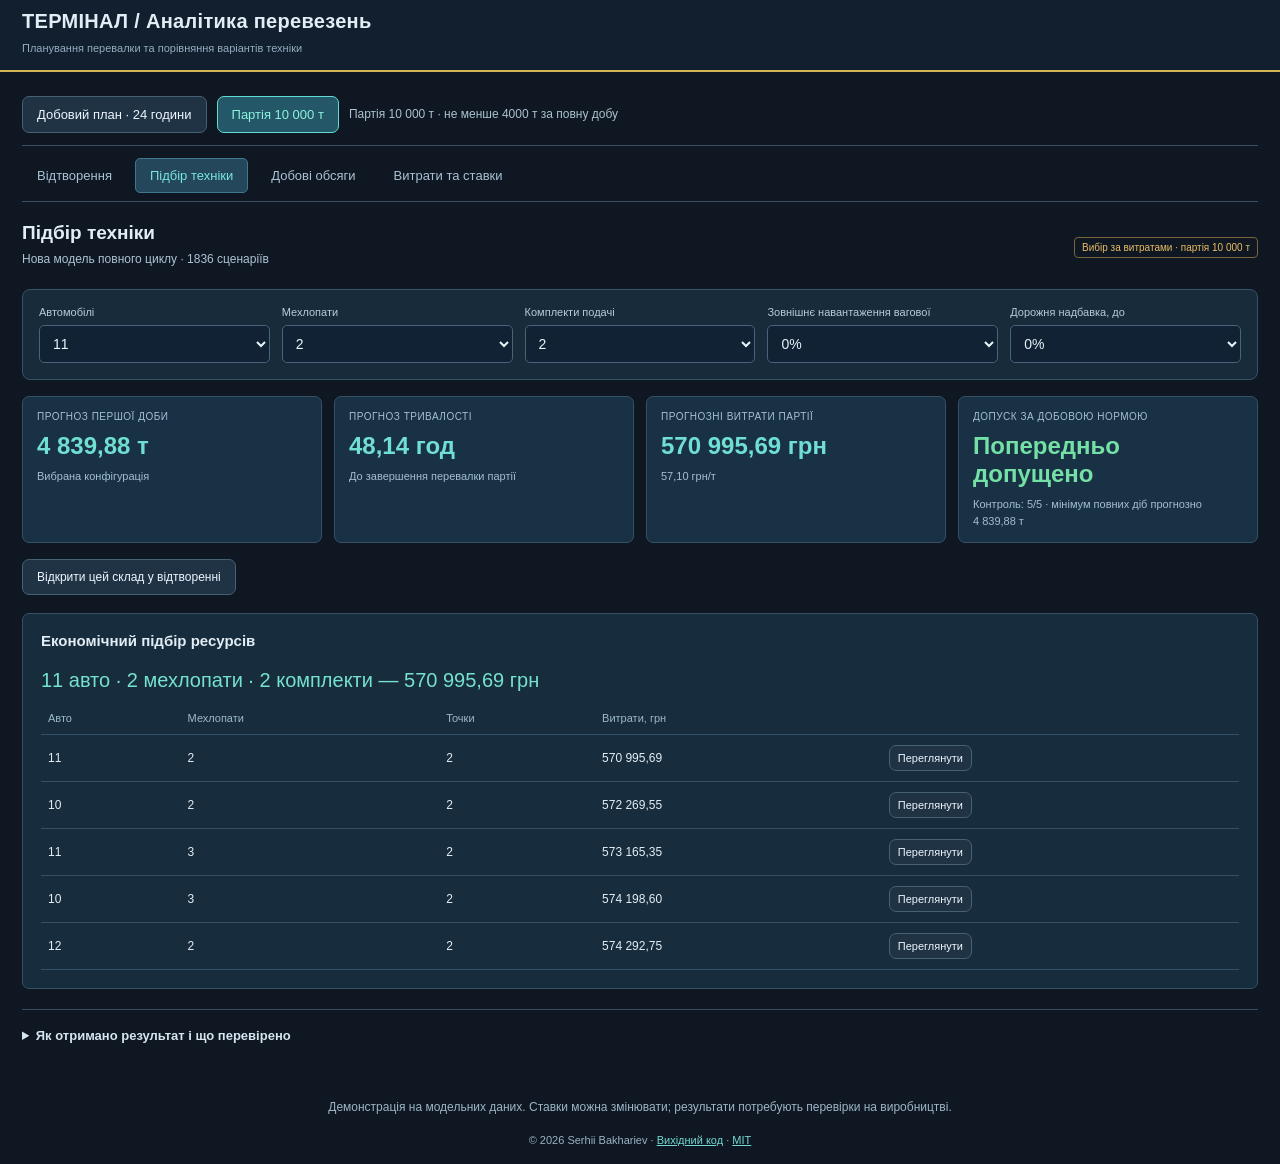
==== commit 20286db1: "Simplify planning interface and fold research details" ====
--- a/index.html
+++ b/index.html
@@ -25,7 +25,7 @@
 /* Copyright (c) 2026 Serhii Bakhariev. SPDX-License-Identifier: MIT */
 .model-switch{display:flex;gap:10px;align-items:center;flex-wrap:wrap;margin:0 0 15px;padding:12px 0;border-bottom:1px solid #385064}.model-switch button{font-size:13px}.model-switch button.active{background:#245869;border-color:#62dcd0;color:#8df2df}.model-switch span{font-size:12px;color:#abc2d0}.contract-milestones{display:grid;grid-template-columns:1fr 1fr;gap:12px;margin:0 0 16px}.contract-milestones>div{border:1px solid #365164;background:#193242;border-radius:7px;padding:12px;font-size:13px}.contract-milestones b{color:#78e6dc}.daily-table{width:100%;border-collapse:collapse;font-size:12px;margin-top:12px}.daily-table td,.daily-table th{text-align:left;padding:9px;border-bottom:1px solid #385064}.daily-table .passed{color:#74e1cb}.daily-table .failed{color:#f2b07a}.simple-footer{padding:18px;text-align:center;font-size:11px;color:#9bb3c4}.simple-footer a{color:#73d8d2}.resource-column .complete-fleet{font-size:11px;color:#92c8bd}#contract-forecast-note{font-size:12px;color:#c1d9e8;margin:12px 0}.economic-rules details p{font-size:12px}body.contract-mode .forecast-inputs label:has(#forecast-margin){display:none}body.contract-mode .forecast-inputs input:disabled{opacity:.75}body.contract-mode #forecast-view .view-note.contract-hide{display:none}#daily-results{padding:0 12px}body.contract-mode .tonnage-panel{margin-bottom:20px}@media(max-width:650px){.contract-milestones{grid-template-columns:1fr}.model-switch span{width:100%}}
 
-</style>
+</style><link rel="stylesheet" href="presentation.css">
 <header><div><h1>ТЕРМІНАЛ / Аналітика перевезень</h1><p>Відтворення збережених даних · добовий експеримент · початковий запас умовний</p></div><div><div id="clock">08:15 · доба 1</div><div id="break"></div></div></header>
 <main><div class="model-switch" aria-label="Модель дослідження"><button id="mode-baseline">Модель статті · 24 години</button><button id="mode-contract" class="active">Партія 10 000 т</button><span id="model-caption"></span></div><section class="kpi-grid" aria-label="Показники на поточний модельний час">
 <article class="kpi"><span class="kpi-label">ЗАЛИШОК НА СКЛАДІ</span><div><strong id="kpi-left">10 000</strong><span> т</span></div><small>Від умовного запасу 10 000 т</small><div class="kpi-track"><i id="stock-fill"></i></div></article>
@@ -42,7 +42,7 @@
 <p id="forecast-error" role="alert" hidden></p>
 <div class="forecast-cards"><article><span>ПРОГНОЗ ML ЗА 24 ГОД</span><strong id="forecast-q"></strong><small>Вибрана конфігурація</small></article><article><span>ЗБЕРЕЖЕНА СИМУЛЯЦІЯ</span><strong id="forecast-observed"></strong><small>Ті самі умови · підсумок округлено до 0,1 т</small></article><article><span>РІЗНИЦЯ ПРОГНОЗУ</span><strong id="forecast-delta"></strong><small id="forecast-delta-percent"></small></article><article><span>ВИКОНАННЯ ПОРОГА ПЛАНУ</span><strong id="forecast-status"></strong><small id="forecast-threshold"></small></article></div>
 <div class="forecast-compare"><div class="forecast-bars" id="forecast-bars"></div><div><b id="forecast-bottleneck"></b><p class="view-note">Мітка класифікатора — орієнтир найбільш завантаженого ресурсу. Вона залежить від способу обліку зайнятості й не визначає правило підбору.</p><button id="forecast-replay">Відкрити вибрану конфігурацію у відтворенні</button><p class="view-note">Детальний перегляд доступний для 4/2/2, 9/2/2 та 14/2/2 за нульових зовнішнього потоку й дорожньої затримки.</p></div></div>
-<div class="forecast-two"><section class="forecast-box"><h3>Підбір під добовий план</h3><p id="forecast-recommendation"></p><p id="forecast-eligible" class="view-note"></p><div class="forecast-table-wrap"><table><thead><tr><th>Авто</th><th>Мехлопати</th><th>Точки</th><th>Прогноз, т/добу</th><th></th></tr></thead><tbody id="forecast-candidates"></tbody></table></div><p class="view-note">Пріоритет: менше автомобілів → менше мехлопат → менше точок розвантаження. Це правило другого розділу, а не пошук мінімальної собівартості. Відбір — у межах 153 конфігурацій за вибраних зовнішніх умов. Запас до плану не є ймовірнісною гарантією.</p></section><section class="forecast-box"><h3>Оцінка партії за прогнозною продуктивністю</h3><div class="forecast-estimate"><span>Тривалість</span><strong id="forecast-hours"></strong><span>Враховані витрати</span><strong id="forecast-cost"></strong><span>Собівартість за врахованими статтями</span><strong id="forecast-unit"></strong></div><p id="forecast-cost-inputs" class="view-note"></p><p class="view-note">T̂ = 24 × партія / прогноз добового тоннажу. Кількість рейсів = ceil(партія / 27,5); активний час на рейс — 9 хв навантаження й 13,5 хв подачі. Останній неповний рейс має ті самі часові параметри. Ставки — з вкладки «Економіка».</p><p class="view-note">Це укрупнена оцінка за методикою розділу 3.2, без повної симуляції партії. Її не можна ототожнювати з добовими витратами вкладки «Економіка». Для нульових дорожніх затримок і зовнішнього потоку вона відповідає базовій постановці; для інших умов — розширений сценарний перерахунок.</p></section></div>
+<div class="forecast-two"><section class="forecast-box"><h3>Підбір під добовий план</h3><p id="forecast-recommendation"></p><p id="forecast-eligible" class="view-note"></p><div class="forecast-table-wrap"><table><thead><tr><th>Авто</th><th>Мехлопати</th><th>Точки</th><th>Прогноз, т/добу</th><th></th></tr></thead><tbody id="forecast-candidates"></tbody></table></div><p class="view-note">Пріоритет: менше автомобілів → менше мехлопат → менше точок розвантаження. Це правило другого розділу, а не пошук мінімальної собівартості. Відбір — у межах 153 конфігурацій за вибраних зовнішніх умов. Запас до плану не є ймовірнісною гарантією.</p></section><section class="forecast-box"><h3>Оцінка партії за прогнозною продуктивністю</h3><div class="forecast-estimate"><span>Тривалість</span><strong id="forecast-hours"></strong><span>Враховані витрати</span><strong id="forecast-cost"></strong><span>Витрати на тонну за врахованими статтями</span><strong id="forecast-unit"></strong></div><p id="forecast-cost-inputs" class="view-note"></p><p class="view-note">T̂ = 24 × партія / прогноз добового тоннажу. Кількість рейсів = ceil(партія / 27,5); активний час на рейс — 9 хв навантаження й 13,5 хв подачі. Останній неповний рейс має ті самі часові параметри. Ставки — з вкладки «Економіка».</p><p class="view-note">Це укрупнена оцінка за методикою розділу 3.2, без повної симуляції партії. Її не можна ототожнювати з добовими витратами вкладки «Економіка». Для нульових дорожніх затримок і зовнішнього потоку вона відповідає базовій постановці; для інших умов — розширений сценарний перерахунок.</p></section></div>
 <p class="view-note">Моделі навчено на синтетичних сценаріях. Фінальні моделі використовують повний набір; підсумкова таблиця симуляції містить тоннаж з округленням до 0,1 т; деталізоване відтворення може показувати соті тонни. Порівняння тут не є незалежною перевіркою та не є зіставленням із виробничим фактом. Прогнози заздалегідь обчислено з оригінальних збережених моделей для сітки 4–20 / 1–3 / 1–3, зовнішнього потоку 0/5/50% і дорожньої затримки 0/5/15/30%. Інтерполяція та нові прогони не виконуються.</p>
 </section>
 <section id="resource-view"><div id="contract-milestones" class="contract-milestones" hidden></div><div class="replay-mode"><strong>Відтворення збереженої симуляції</strong><p>На цьому екрані відтворюються готові дані імітаційного експерименту. Тривалості навантаження, зважування, переїздів, розвантаження, черг і календарних перерв збережені за записами симуляції.</p><span id="replay-rate"></span></div><div class="resource-intro"><span>Маленька позначка — автомобіль. У черзі перший рядок обслуговується наступним.</span><strong id="resource-selected">Вибрано А01</strong></div><div id="resource-columns" class="resource-columns"></div><div id="resource-detail" class="resource-detail"></div><p class="view-note">Черга вагової спільна для тари й брутто. Порядок — за часом подання запиту; однаковий округлений час уточнюється за початком обслуговування. Очікування перерви до запиту показано окремо. Видимі лише збережені завершені доставки.</p></section>
@@ -340,3 +340,5 @@
   renderForecast();
 })();
 </script><script src="data.js"></script><script src="replays.js"></script><script src="contract-math.js"></script><script src="contract.js"></script></html>
+
+<script src="presentation.js"></script>
--- a/presentation.css
+++ b/presentation.css
@@ -0,0 +1,27 @@
+/* Copyright (c) 2026 Serhii Bakhariev. SPDX-License-Identifier: MIT */
+body[data-screen="forecast"] .kpi-grid,
+body[data-screen="forecast"] .controls,
+body[data-screen="forecast"] #seek,
+body[data-screen="forecast"] header>div:last-child,
+body[data-screen="economics"] .kpi-grid{display:none}
+.view-tabs{margin:0 0 20px;gap:8px;flex-wrap:wrap}
+.model-switch{margin-bottom:12px}
+.supporting-details{border-top:1px solid #344c60;margin:20px 0 0;padding:14px 0;color:#acc3d4;font-size:13px}
+.supporting-details summary{cursor:pointer;color:#d6e5ef;font-weight:600;padding:4px 0}
+.supporting-details[open] summary{margin-bottom:14px}
+.supporting-details .forecast-compare{margin-top:10px}
+.forecast-two{grid-template-columns:minmax(0,1fr)}
+.forecast-inputs{grid-template-columns:repeat(5,minmax(0,1fr))}
+.forecast-inputs .fixed-condition{display:none}
+.forecast-box{min-width:0}
+.replay-action{margin:0 0 18px}
+.economic-content{grid-template-columns:1fr}
+.demo-scope{text-align:center;font-size:12px;margin:25px 18px 0;color:#9db5c7}
+.resource-intro>span{font-size:12px}
+.supporting-details .replay-mode{background:transparent;border:0;padding:0}
+.forecast-cards article{padding:14px}
+.forecast-cards strong{font-size:24px}
+#forecast-recommendation{font-size:20px;color:#75e2d0}
+button:focus-visible,summary:focus-visible,select:focus-visible{outline:2px solid #76e9d8;outline-offset:4px}
+@media(max-width:850px){.forecast-inputs{grid-template-columns:repeat(3,minmax(0,1fr))}.forecast-cards{grid-template-columns:repeat(2,minmax(0,1fr))}}
+@media(max-width:560px){.forecast-inputs{grid-template-columns:repeat(2,minmax(0,1fr))}.forecast-cards strong{font-size:20px}.view-tabs button{flex:1 1 42%;padding:10px 8px}.forecast-head .economic-tag{display:none}#forecast-recommendation{font-size:17px}}
